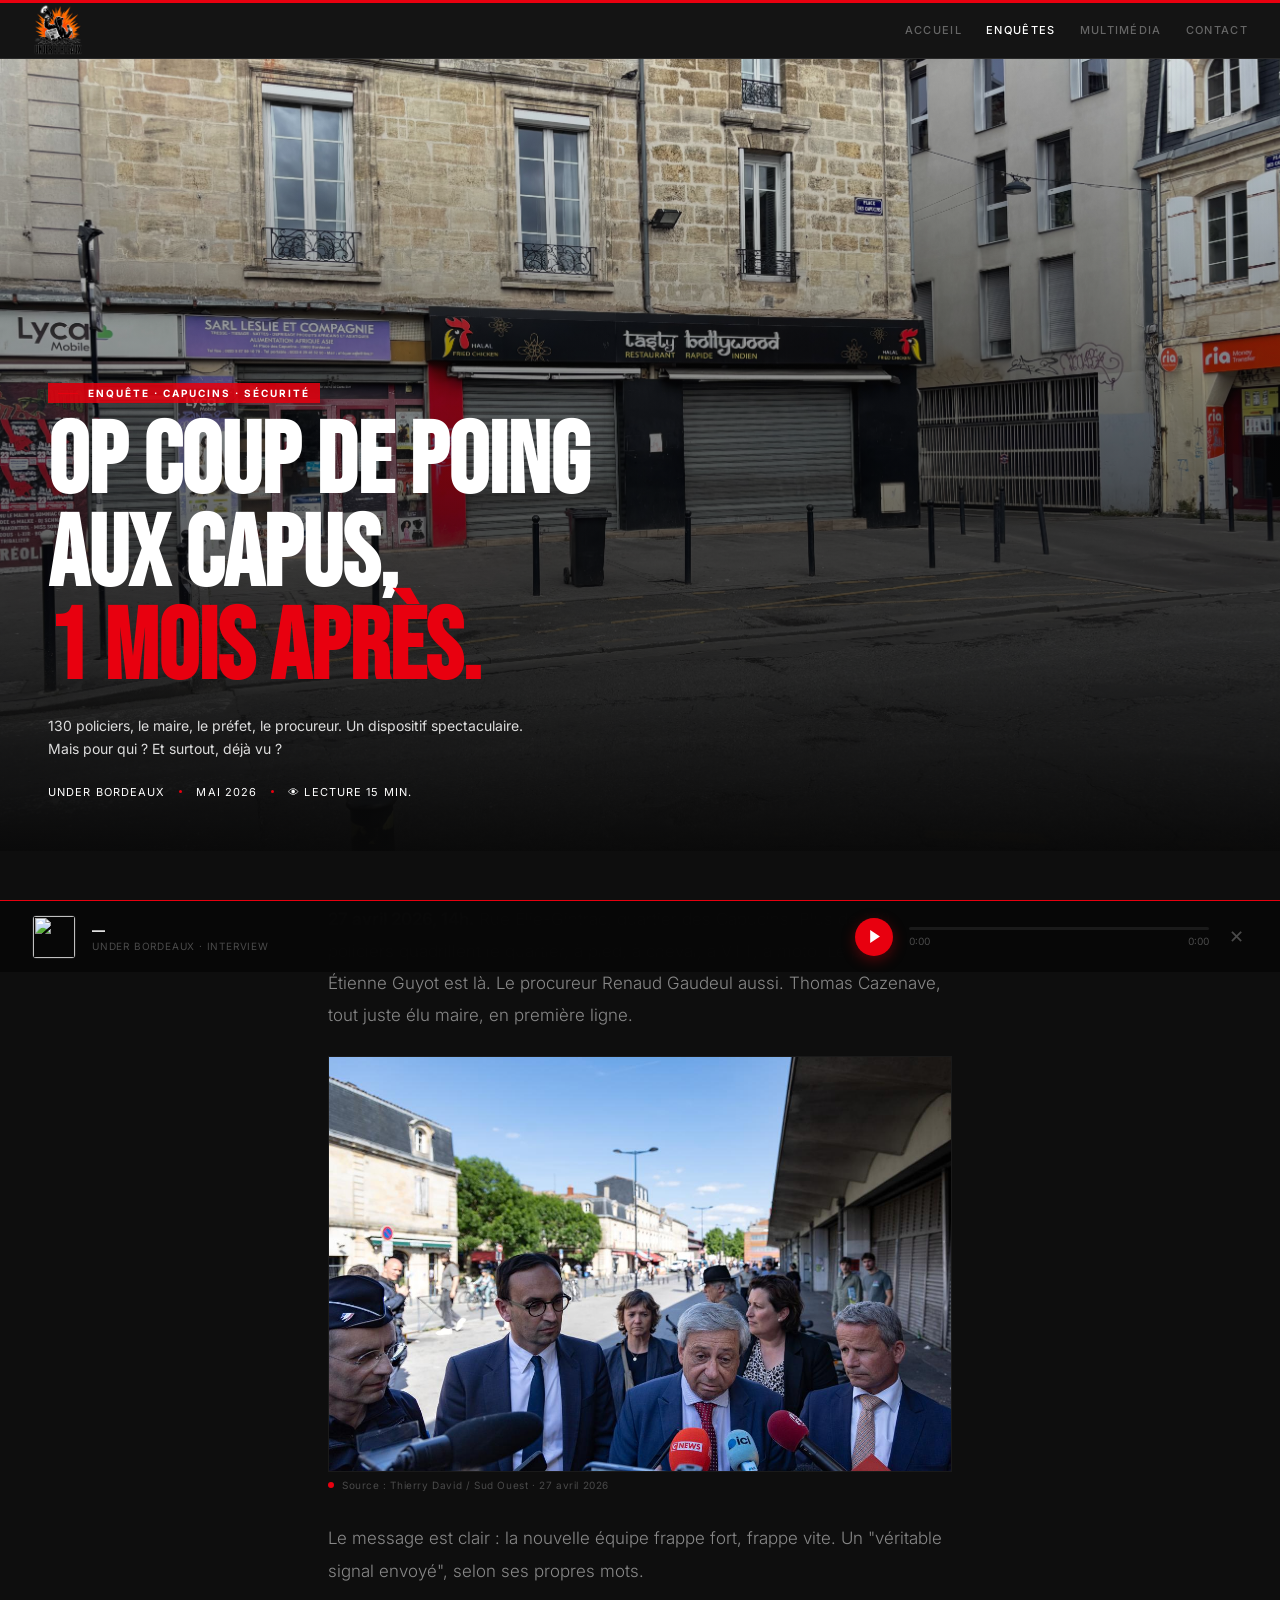
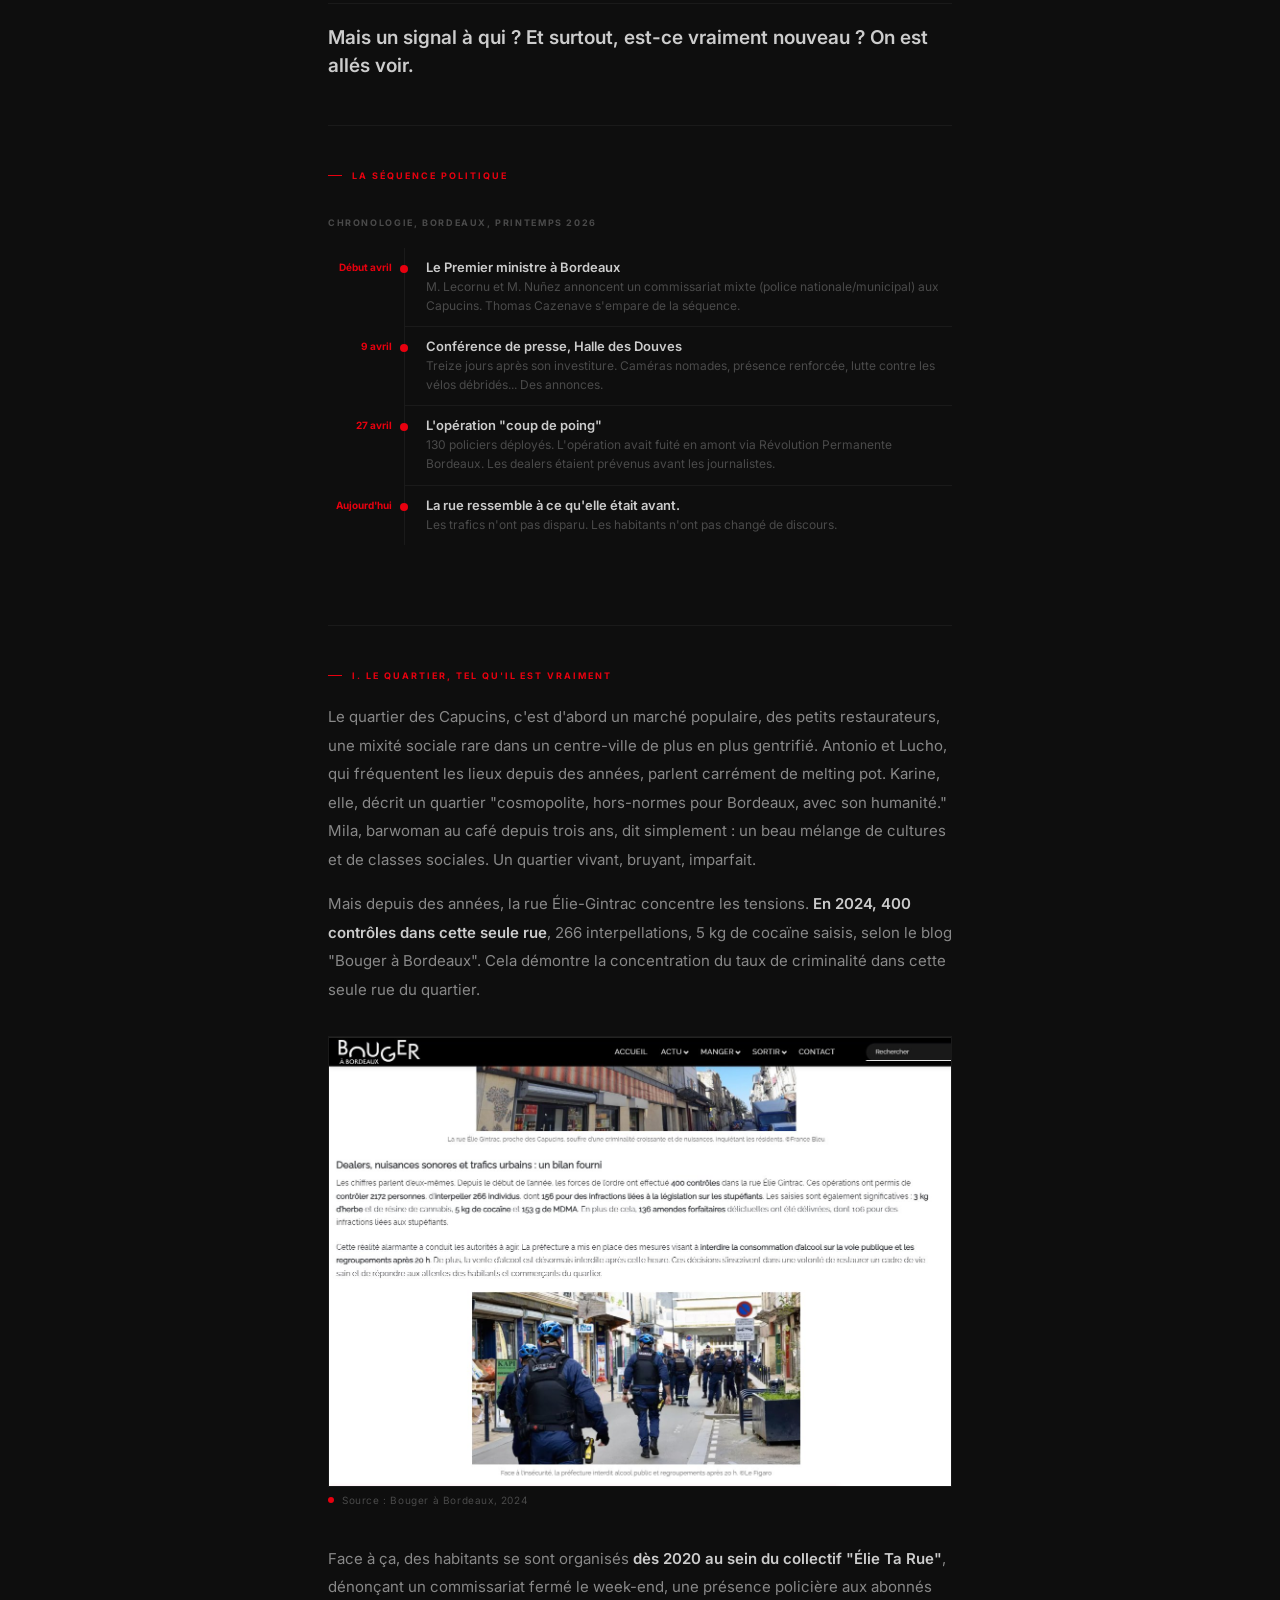
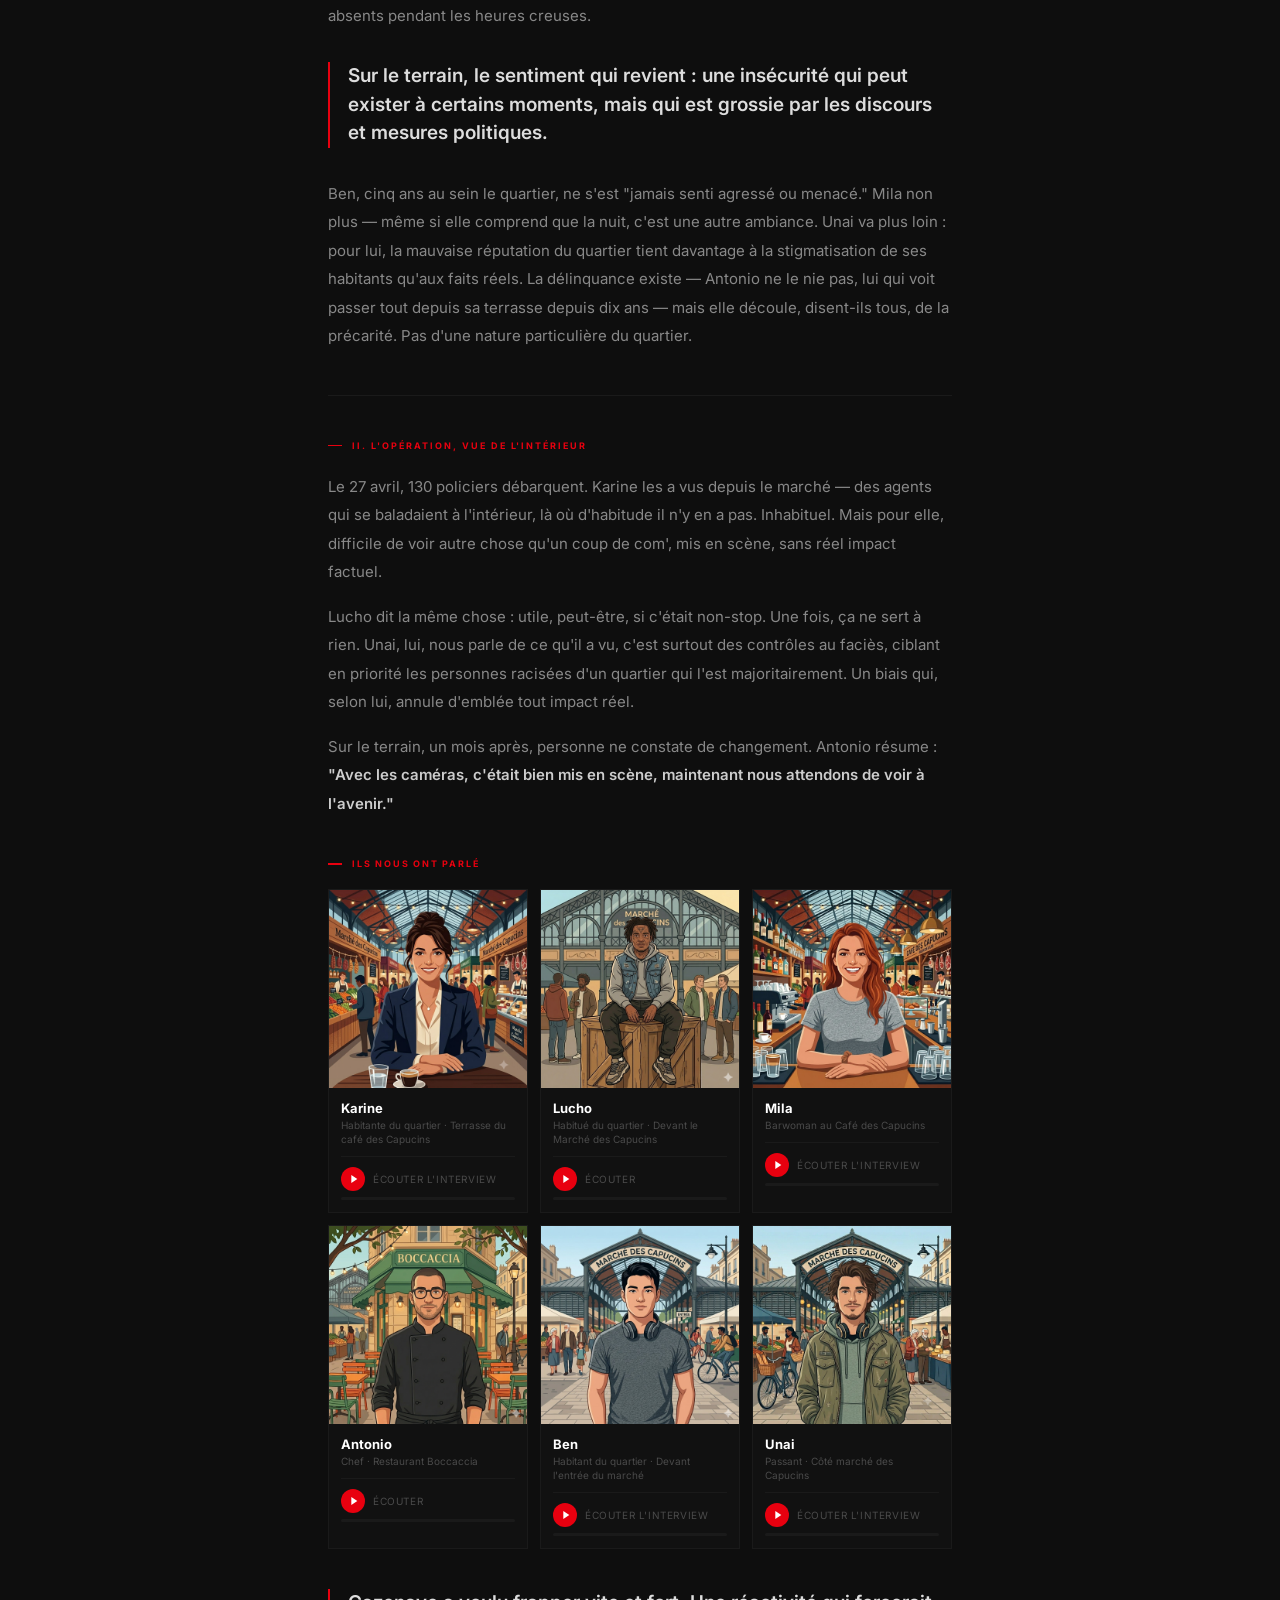
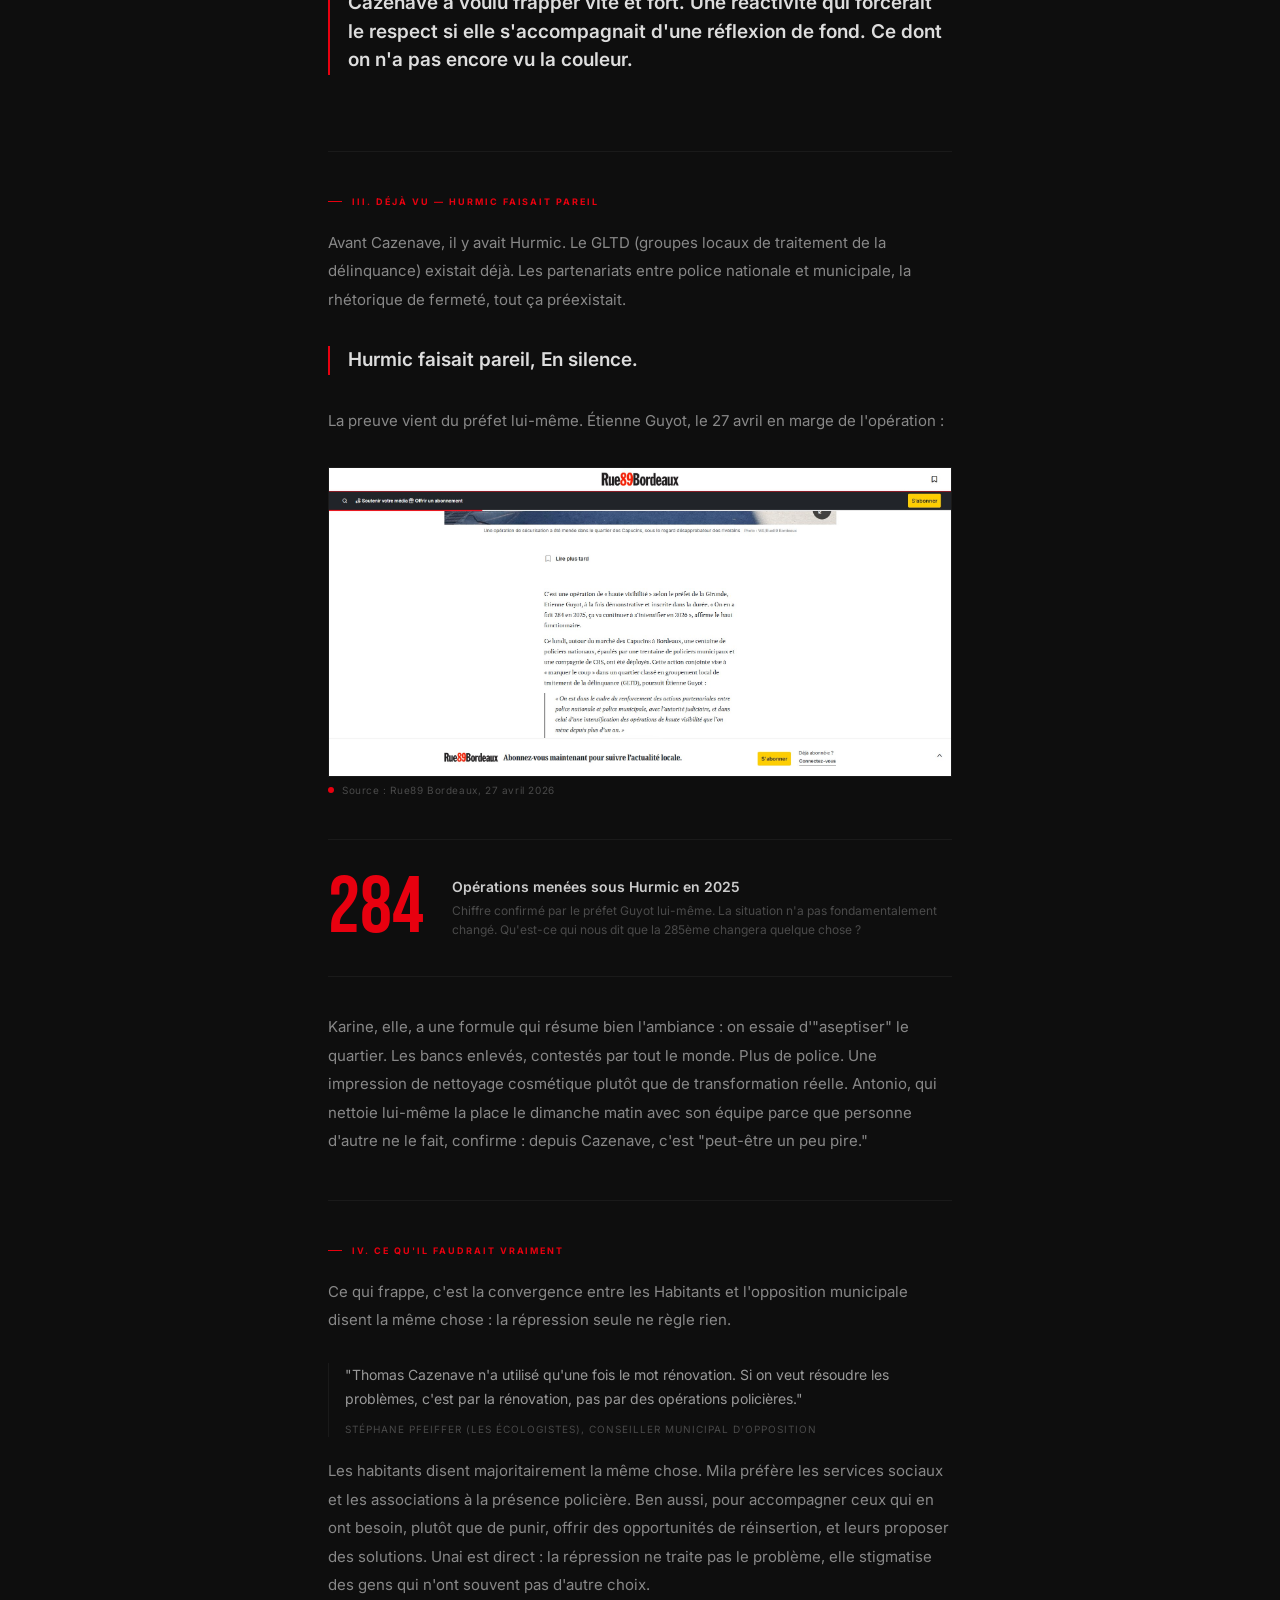
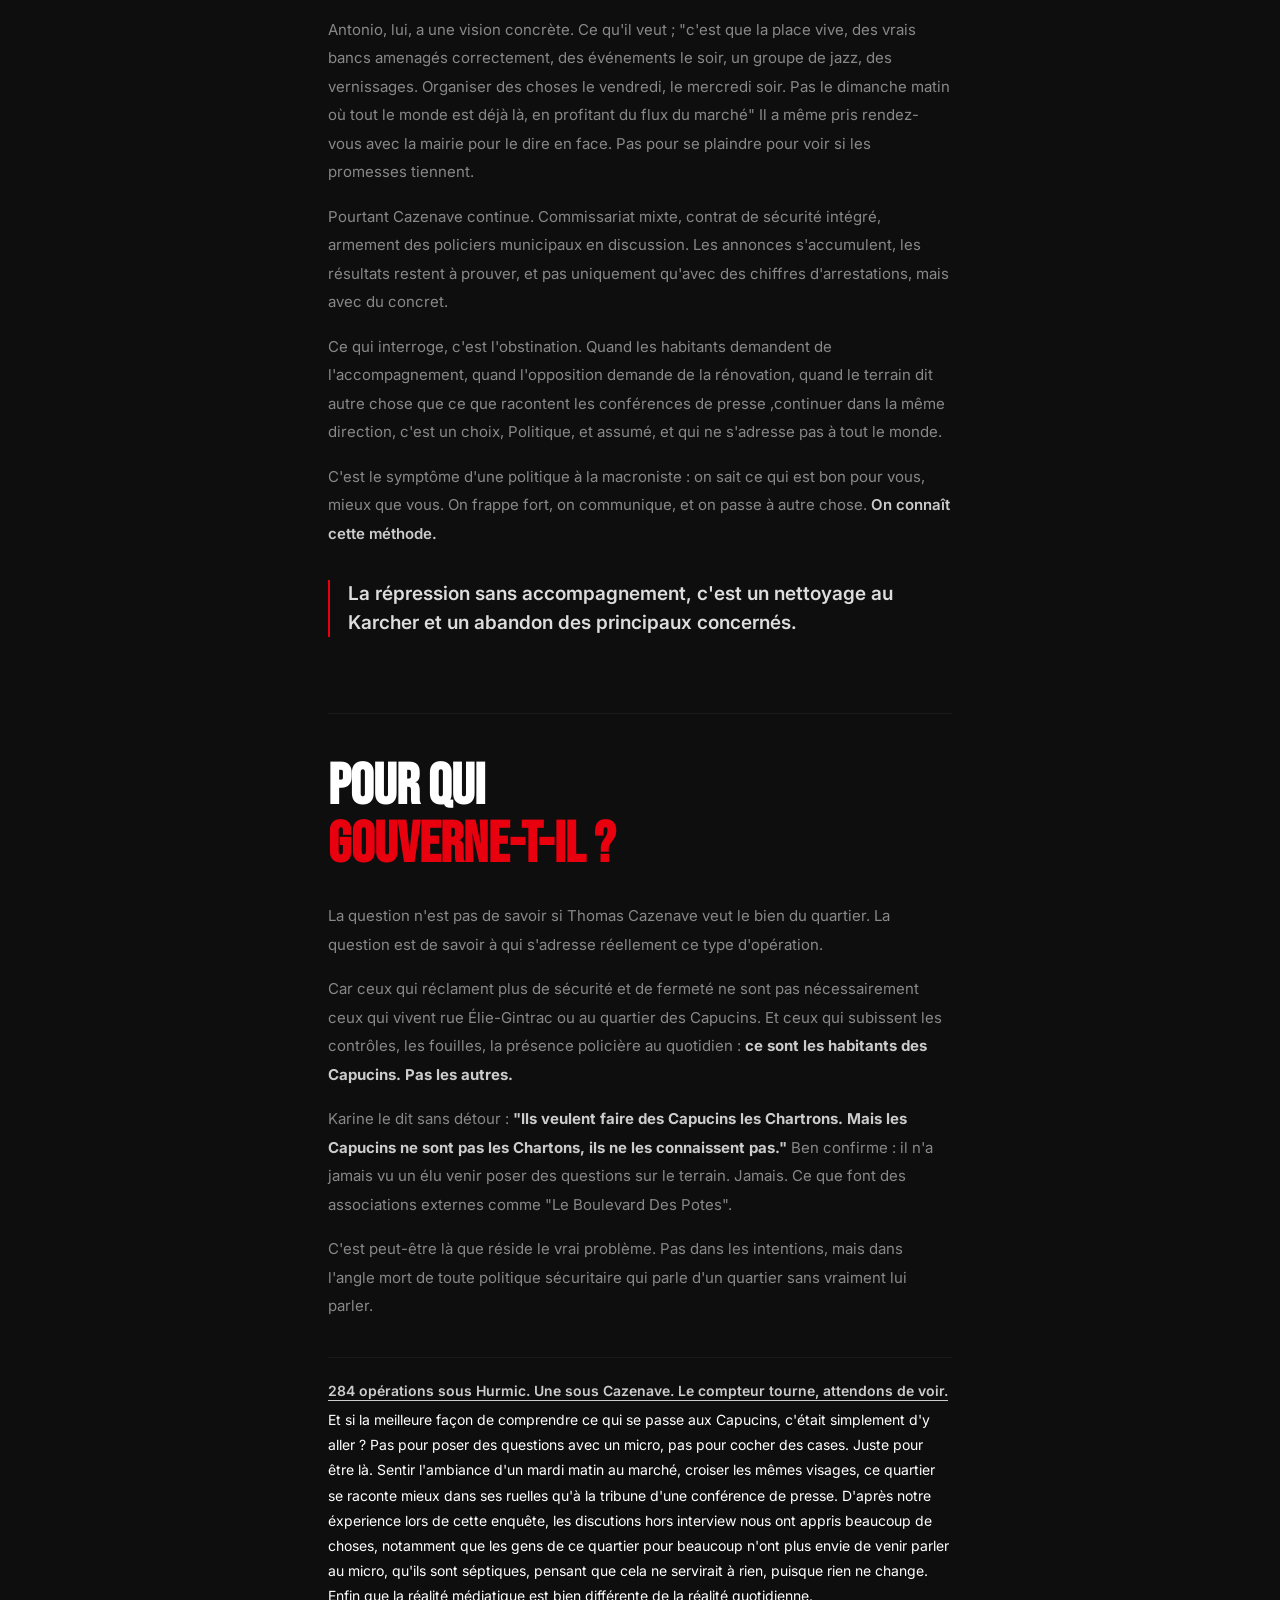
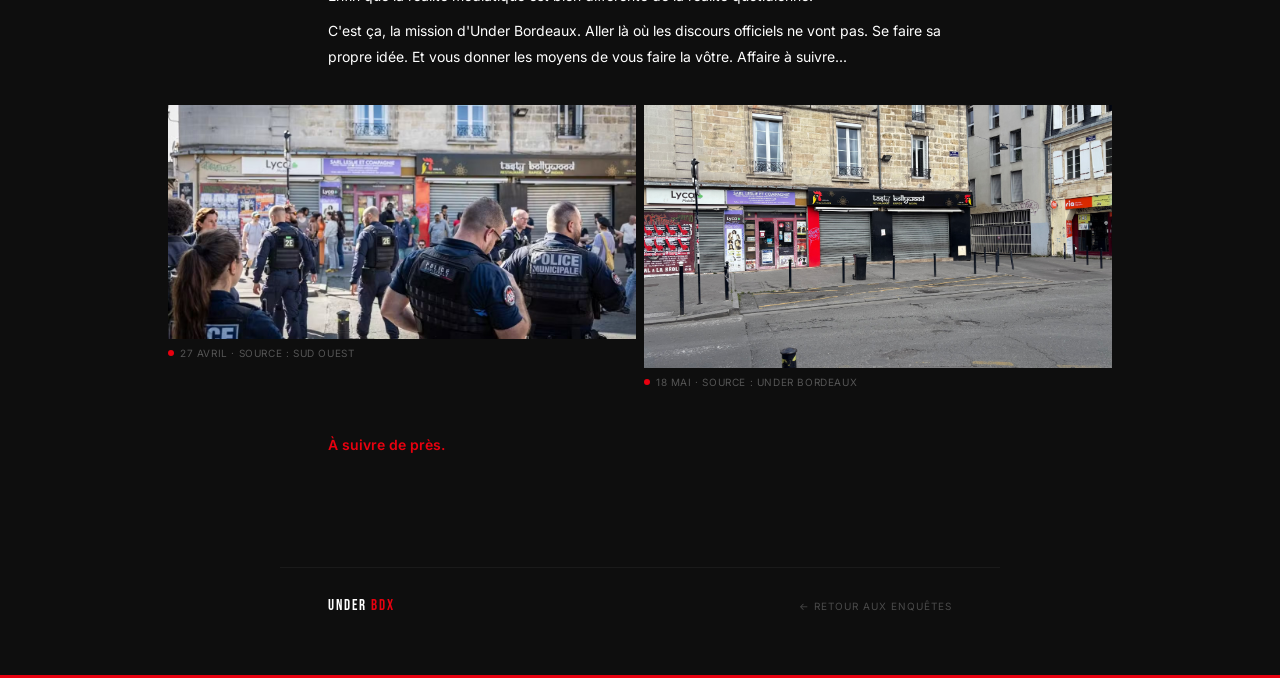
==== article1.html @ 9101a1bd "Update article1.html" ====
<!DOCTYPE html>
<html lang="fr">
<head>
<meta charset="utf-8"/>
<meta content="width=device-width, initial-scale=1.0" name="viewport"/>
<title>Op coup de poing aux Capus, 1 mois après, Under Bordeaux</title>
<link href="css/style.css" rel="stylesheet"/>
<link href="https://fonts.googleapis.com" rel="preconnect"/>
<link href="https://fonts.googleapis.com/css2?family=Bebas+Neue&family=Inter:wght@300;400;500;600;700&display=swap" rel="stylesheet"/>
<style>
    :root { --red: #E8000F; --bg: #0e0e0e; --border: #1a1a1a; --muted: #4a4a4a; --surface: #121212; }
    *, *::before, *::after { box-sizing: border-box; margin: 0; padding: 0; }
    body { background: var(--bg); color: #fff; font-family: 'Inter', sans-serif; }

    .hero { position: relative; height: 88vh; min-height: 520px; display: flex; align-items: flex-end; overflow: hidden; }
    .hero-bg { position: absolute; inset: 0; background: linear-gradient(to bottom, rgba(8,8,8,0.1) 0%, rgba(8,8,8,0.98) 100%), url('images/capucins-hero.jpg') center/cover no-repeat; }
    .hero-content { position: relative; z-index: 2; padding: 0 48px 52px; max-width: 860px; }
    .hero-tag { font-size: 10px; font-weight: 700; letter-spacing: 0.2em; text-transform: uppercase; color: #fff; margin-bottom: 14px; background: rgba(232,0,15,0.85); padding: 4px 10px; display: inline-flex; align-items: center; gap: 10px; }
    .hero-tag::before { content: ''; width: 20px; height: 1.5px; background: var(--red); display: block; }
    .hero-title { font-family: 'Bebas Neue', Impact, sans-serif; font-size: clamp(52px, 9vw, 100px); line-height: 0.93; color: #fff; margin-bottom: 18px; }
    .hero-title span { color: var(--red); }
    .hero-sub { font-size: 14px; color: #ddd; line-height: 1.65; max-width: 500px; margin-bottom: 24px; }
    .hero-meta { display: flex; align-items: center; gap: 14px; font-size: 11px; color: #fff; letter-spacing: 0.1em; text-transform: uppercase; }
    .dot { width: 3px; height: 3px; border-radius: 50%; background: var(--red); }

    .art { max-width: 720px; margin: 0 auto; padding: 0 48px 100px; }

    .art-intro { padding: 52px 0 44px; border-bottom: 0.5px solid var(--border); }
    .art-intro p { font-size: 17px; line-height: 1.9; color: #888; font-weight: 300; margin-bottom: 16px; }
    .art-intro p:last-child { margin: 0; }
    .art-intro strong { color: #ddd; font-weight: 600; }
    .art-intro .accroche { font-size: 19px; font-weight: 600; color: #ccc; line-height: 1.5; padding-top: 20px; margin-top: 4px; border-top: 0.5px solid var(--border); }

    .s { padding: 44px 0; border-bottom: 0.5px solid var(--border); }
    .s:last-child { border-bottom: none; }
    .s-label { font-size: 9px; font-weight: 700; letter-spacing: 0.22em; text-transform: uppercase; color: var(--red); margin-bottom: 22px; display: flex; align-items: center; gap: 10px; }
    .s-label::before { content: ''; width: 14px; height: 1.5px; background: var(--red); display: block; }
    .s p { font-size: 15px; line-height: 1.9; color: #888; margin-bottom: 16px; }
    .s p:last-child { margin: 0; }
    .s strong { color: #ccc; font-weight: 600; }

    .key { margin: 32px 0; padding-left: 18px; border-left: 2px solid var(--red); }
    .key p { font-size: 19px; font-weight: 600; color: #ddd; line-height: 1.5; margin: 0; }

    .timeline { margin: 36px 0; }
    .tl-head { font-size: 9px; font-weight: 700; letter-spacing: 0.18em; text-transform: uppercase; color: var(--muted); margin-bottom: 20px; }
    .tl-item { display: grid; grid-template-columns: 76px 1fr; position: relative; }
    .tl-item::after { content: ''; position: absolute; left: 75.5px; top: 0; bottom: 0; width: 0.5px; background: var(--border); }
    .tl-date { font-size: 10px; font-weight: 700; color: var(--red); padding: 13px 12px 13px 0; text-align: right; line-height: 1.3; }
    .tl-body { padding: 11px 0 11px 22px; border-bottom: 0.5px solid var(--border); position: relative; }
    .tl-body::before { content: ''; position: absolute; left: -4px; top: 17px; width: 8px; height: 8px; border-radius: 50%; background: var(--red); z-index: 1; }
    .tl-item:last-child .tl-body { border-bottom: none; }
    .tl-body strong { font-size: 13px; color: #ccc; display: block; margin-bottom: 3px; font-weight: 600; }
    .tl-body p { font-size: 12px; color: var(--muted); line-height: 1.55; margin: 0; }

    .src { margin: 32px 0; }
    .src img { width: 100%; display: block; border: 0.5px solid var(--border); }
    .src-cap { padding: 7px 0; font-size: 10px; color: var(--muted); letter-spacing: 0.06em; display: flex; align-items: center; gap: 8px; }
    .src-cap::before { content: ''; width: 6px; height: 6px; border-radius: 50%; background: var(--red); flex-shrink: 0; }

    .stat { margin: 36px 0; display: flex; align-items: center; gap: 28px; padding: 28px 0; border-top: 0.5px solid var(--border); border-bottom: 0.5px solid var(--border); }
    .stat-n { font-family: 'Bebas Neue', Impact, sans-serif; font-size: 80px; color: var(--red); line-height: 1; flex-shrink: 0; }
    .stat-t strong { font-size: 14px; color: #ccc; display: block; margin-bottom: 6px; font-weight: 600; }
    .stat-t p { font-size: 12px; color: var(--muted); line-height: 1.6; margin: 0; }

    .cite { margin: 28px 0 20px; padding-left: 16px; border-left: 0.5px solid var(--border); }
    .cite blockquote { font-size: 14px; color: #999; line-height: 1.7; margin-bottom: 7px; font-style: normal; }
    .cite cite { font-size: 10px; color: var(--muted); letter-spacing: 0.1em; text-transform: uppercase; font-style: normal; }

    .conclu { padding: 44px 0 0; }
    .conclu-title { font-family: 'Bebas Neue', Impact, sans-serif; font-size: clamp(38px, 6vw, 58px); line-height: 1; color: #fff; margin-bottom: 28px; }
    .conclu-title span { color: var(--red); }
    .conclu p { font-size: 15px; line-height: 1.9; color: #888; margin-bottom: 16px; }
    .conclu strong { color: #ccc; }
    .conclu-close { margin-top: 36px; padding-top: 24px; border-top: 0.5px solid var(--border); }
    .conclu-close strong { font-size: 14px; color: #ccc; display: block; margin-bottom: 8px; font-weight: 600; }
    .conclu-close p { font-size: 14px; color: #fff; line-height: 1.8; margin-bottom: 10px; }

    .profils { margin: 40px 0; }
    .profils-label { font-size: 9px; font-weight: 700; letter-spacing: 0.2em; text-transform: uppercase; color: var(--red); margin-bottom: 20px; display: flex; align-items: center; gap: 10px; }
    .profils-label::before { content: ''; width: 14px; height: 1.5px; background: var(--red); display: block; }
    .profils-grid { display: grid; grid-template-columns: repeat(3, 1fr); gap: 12px; }
    .profil-card { background: #111; border: 0.5px solid var(--border); cursor: pointer; transition: all 0.2s; overflow: hidden; }
    .profil-card:hover { border-color: var(--red); transform: translateY(-2px); }
    .profil-card.active { border-color: var(--red); }
    .profil-avatar { width: 100%; aspect-ratio: 1; overflow: hidden; position: relative; }
    .profil-avatar img { width: 100%; height: 100%; object-fit: cover; display: block; transition: transform 0.3s; }
    .profil-card:hover .profil-avatar img { transform: scale(1.04); }
    .profil-info { padding: 12px; }
    .profil-name { font-size: 13px; font-weight: 700; color: #fff; margin-bottom: 2px; }
    .profil-desc { font-size: 10px; color: var(--muted); line-height: 1.4; }
    .profil-play { display: flex; align-items: center; gap: 8px; margin-top: 10px; padding-top: 10px; border-top: 0.5px solid var(--border); }
    .profil-play-btn { width: 24px; height: 24px; border-radius: 50%; background: var(--red); border: none; display: flex; align-items: center; justify-content: center; cursor: pointer; flex-shrink: 0; transition: all 0.15s; }
    .profil-play-btn:hover { background: #c5000c; transform: scale(1.1); }
    .profil-play-btn svg { width: 8px; height: 8px; fill: #fff; margin-left: 1px; }
    .profil-play-label { font-size: 10px; color: var(--muted); letter-spacing: 0.06em; text-transform: uppercase; }
    .profil-card.active .profil-play-label { color: var(--red); }
    .profil-audio-bar { height: 3px; background: var(--border); margin-top: 6px; border-radius: 2px; overflow: hidden; display: block; cursor: pointer; }
    .profil-audio-bar:hover { height: 4px; }
    .profil-audio-fill { height: 100%; background: var(--red); width: 0%; transition: width 0.1s; border-radius: 2px; }
    @media (max-width: 640px) { .profils-grid { grid-template-columns: repeat(2, 1fr); } }

    .art-player { position: fixed; bottom: 0; left: 0; right: 0; height: 72px; background: rgba(8,8,8,0.98); backdrop-filter: blur(30px); border-top: 1px solid var(--red); display: flex; align-items: center; gap: 16px; padding: 0 32px; z-index: 100; transform: translateY(100%); transition: transform 0.3s cubic-bezier(0.4,0,0.2,1); }
    .art-player.visible { transform: translateY(0); }
    .art-player-avatar { width: 44px; height: 44px; border-radius: 4px; overflow: hidden; flex-shrink: 0; border: 0.5px solid var(--border); }
    .art-player-avatar img { width: 100%; height: 100%; object-fit: cover; display: block; }
    .art-player-info { flex: 1; min-width: 0; }
    .art-player-name { font-size: 13px; font-weight: 700; color: #fff; margin-bottom: 2px; white-space: nowrap; overflow: hidden; text-overflow: ellipsis; }
    .art-player-desc { font-size: 10px; color: var(--muted); text-transform: uppercase; letter-spacing: 0.08em; white-space: nowrap; overflow: hidden; text-overflow: ellipsis; }
    .art-player-btn { width: 38px; height: 38px; border-radius: 50%; background: var(--red); border: none; display: flex; align-items: center; justify-content: center; cursor: pointer; flex-shrink: 0; transition: all 0.18s; box-shadow: 0 4px 14px rgba(232,0,15,0.35); }
    .art-player-btn:hover { background: #c5000c; transform: scale(1.06); }
    .art-player-btn svg { width: 13px; height: 13px; fill: #fff; }
    .art-player-prog { flex: 1; max-width: 300px; }
    .art-player-bar { width: 100%; height: 3px; background: var(--border); cursor: pointer; border-radius: 2px; margin-bottom: 5px; }
    .art-player-bar:hover { height: 4px; }
    .art-player-fill { height: 100%; background: var(--red); border-radius: 2px; width: 0%; transition: width 0.1s; }
    .art-player-times { display: flex; justify-content: space-between; font-size: 10px; color: var(--muted); font-variant-numeric: tabular-nums; }
    .art-player-close { background: none; border: none; color: var(--muted); font-size: 18px; cursor: pointer; transition: color 0.15s; padding: 4px; flex-shrink: 0; }
    .art-player-close:hover { color: #fff; }

    .art-ft { max-width: 720px; margin: 0 auto; padding: 28px 48px 60px; border-top: 0.5px solid var(--border); display: flex; align-items: center; justify-content: space-between; }
    .art-ft-logo { font-family: 'Bebas Neue', Impact, sans-serif; font-size: 15px; letter-spacing: 2px; color: #fff; }
    .art-ft-logo span { color: var(--red); }
    .art-ft a { font-size: 10px; color: var(--muted); text-decoration: none; letter-spacing: 0.1em; text-transform: uppercase; transition: color 0.15s; }
    .art-ft a:hover { color: #fff; }

    @media (max-width: 640px) {
      .hero-content { padding: 0 20px 40px; }
      .art { padding: 0 20px 80px; }
      .stat { flex-direction: column; gap: 12px; align-items: flex-start; }
      .art-ft { padding: 24px 20px 40px; flex-direction: column; gap: 14px; align-items: flex-start; }
    }
</style>
</head>
<body>
<div class="ub-redline"></div>
<nav class="ub-nav">
<div class="ub-logo"><img alt="Under Bordeaux" src="images/logo.png" style="height:52px;width:auto;"/></div>
<div class="ub-nav-links">
<a href="index.html">Accueil</a>
<a href="enquetes.html" style="color:#fff;">Enquêtes</a>
<a href="podcasts.html">Multimédia</a>
<a href="index.html#contact">Contact</a>
</div>
<button aria-label="Menu" class="ub-hamburger"><span></span><span></span><span></span></button>
</nav>

<!-- HERO -->
<div class="hero">
<div class="hero-bg"></div>
<div class="hero-content">
<div class="hero-tag">Enquête · Capucins · Sécurité</div>
<h1 class="hero-title">Op coup de poing<br/>aux Capus,<br/><span>1 mois après.</span></h1>
<p class="hero-sub">130 policiers, le maire, le préfet, le procureur. Un dispositif spectaculaire. Mais pour qui ? Et surtout, déjà vu ?</p>
<div class="hero-meta">
<span>Under Bordeaux</span><div class="dot"></div>
<span>Mai 2026</span><div class="dot"></div>
<span>👁 Lecture 15 min.</span>
</div>
</div>
</div>

<div class="art">

<!-- INTRO -->
<div class="art-intro">
<p><strong>27 avril 2026, 14h.</strong> Rue Élie-Gintrac, quartier des Capucins. Plus de 130 policiers quadrillent le quartier, à pied, à cheval, à VTT, à moto. Le préfet Étienne Guyot est là. Le procureur Renaud Gaudeul aussi. Thomas Cazenave, tout juste élu maire, en première ligne.</p>
<div class="src" style="margin:24px 0;">
<img alt="Le préfet Guyot, le maire Cazenave et le procureur Gaudeul aux Capucins" src="images/3Antag.jpg" style="width:100%;display:block;border:0.5px solid var(--border);"/>
<div class="src-cap">Source : Thierry David / Sud Ouest · 27 avril 2026</div>
</div>
<p>Le message est clair : la nouvelle équipe frappe fort, frappe vite. Un "véritable signal envoyé", selon ses propres mots.</p>
<p class="accroche">Mais un signal à qui ? Et surtout, est-ce vraiment nouveau ? On est allés voir.</p>
</div>

<!-- SÉQUENCE POLITIQUE -->
<div class="s">
<div class="s-label">La séquence politique</div>
<div class="timeline">
<div class="tl-head">Chronologie, Bordeaux, printemps 2026</div>
<div class="tl-item">
<div class="tl-date">Début avril</div>
<div class="tl-body">
<strong>Le Premier ministre à Bordeaux</strong>
<p>M. Lecornu et M. Nuñez annoncent un commissariat mixte (police nationale/municipal) aux Capucins. Thomas Cazenave s'empare de la séquence.</p>
</div>
</div>
<div class="tl-item">
<div class="tl-date">9 avril</div>
<div class="tl-body">
<strong>Conférence de presse, Halle des Douves</strong>
<p>Treize jours après son investiture. Caméras nomades, présence renforcée, lutte contre les vélos débridés... Des annonces.</p>
</div>
</div>
<div class="tl-item">
<div class="tl-date">27 avril</div>
<div class="tl-body">
<strong>L'opération "coup de poing"</strong>
<p>130 policiers déployés. L'opération avait fuité en amont via Révolution Permanente Bordeaux. Les dealers étaient prévenus avant les journalistes.</p>
</div>
</div>
<div class="tl-item">
<div class="tl-date">Aujourd'hui</div>
<div class="tl-body">
<strong>La rue ressemble à ce qu'elle était avant.</strong>
<p>Les trafics n'ont pas disparu. Les habitants n'ont pas changé de discours.</p>
</div>
</div>
</div>
</div>

<!-- CHAPITRE I -->
<div class="s">
<div class="s-label">I. Le quartier, tel qu'il est vraiment</div>
<p>Le quartier des Capucins, c'est d'abord un marché populaire, des petits restaurateurs, une mixité sociale rare dans un centre-ville de plus en plus gentrifié. Antonio et Lucho, qui fréquentent les lieux depuis des années, parlent carrément de melting pot. Karine, elle, décrit un quartier "cosmopolite, hors-normes pour Bordeaux, avec son humanité." Mila, barwoman au café depuis trois ans, dit simplement : un beau mélange de cultures et de classes sociales. Un quartier vivant, bruyant, imparfait.</p>
<p>Mais depuis des années, la rue Élie-Gintrac concentre les tensions. <strong>En 2024, 400 contrôles dans cette seule rue</strong>, 266 interpellations, 5 kg de cocaïne saisis, selon le blog "Bouger à Bordeaux". Cela démontre la concentration du taux de criminalité dans cette seule rue du quartier.</p>
<div class="src">
<img alt="Chiffres Bouger à Bordeaux 2024" src="images/BougeraBDXchiffre.png"/>
<div class="src-cap">Source : Bouger à Bordeaux, 2024</div>
</div>
<p>Face à ça, des habitants se sont organisés <strong>dès 2020 au sein du collectif "Élie Ta Rue"</strong>, dénonçant un commissariat fermé le week-end, une présence policière aux abonnés absents pendant les heures creuses.</p>
<div class="key">
<p>Sur le terrain, le sentiment qui revient : une insécurité qui peut exister à certains moments, mais qui est grossie par les discours et mesures politiques.</p>
</div>
<p>Ben, cinq ans au sein le quartier, ne s'est "jamais senti agressé ou menacé." Mila non plus — même si elle comprend que la nuit, c'est une autre ambiance. Unai va plus loin : pour lui, la mauvaise réputation du quartier tient davantage à la stigmatisation de ses habitants qu'aux faits réels. La délinquance existe — Antonio ne le nie pas, lui qui voit passer tout depuis sa terrasse depuis dix ans — mais elle découle, disent-ils tous, de la précarité. Pas d'une nature particulière du quartier.</p>
</div>

<!-- CHAPITRE II -->
<div class="s">
<div class="s-label">II. L'opération, vue de l'intérieur</div>
<p>Le 27 avril, 130 policiers débarquent. Karine les a vus depuis le marché — des agents qui se baladaient à l'intérieur, là où d'habitude il n'y en a pas. Inhabituel. Mais pour elle, difficile de voir autre chose qu'un coup de com', mis en scène, sans réel impact factuel.</p>
<p>Lucho dit la même chose : utile, peut-être, si c'était non-stop. Une fois, ça ne sert à rien. Unai, lui, nous parle de ce qu'il a vu, c'est surtout des contrôles au faciès, ciblant en priorité les personnes racisées d'un quartier qui l'est majoritairement. Un biais qui, selon lui, annule d'emblée tout impact réel.</p>
<p>Sur le terrain, un mois après, personne ne constate de changement. Antonio résume : <strong>"Avec les caméras, c'était bien mis en scène, maintenant nous attendons de voir à l'avenir."</strong></p>

<div class="profils">
<div class="profils-label">Ils nous ont parlé</div>
<div class="profils-grid">
<div class="profil-card" id="profil-karine" onclick="toggleProfil('karine')">
<div class="profil-avatar"><img alt="Karine" src="images/interview-karine.jpg"/></div>
<div class="profil-info">
<div class="profil-name">Karine</div>
<div class="profil-desc">Habitante du quartier · Terrasse du café des Capucins</div>
<div class="profil-play">
<button class="profil-play-btn" id="btn-karine"><svg viewBox="0 0 10 12"><polygon points="1,0 10,6 1,12"></polygon></svg></button>
<div class="profil-play-label">Écouter l'interview</div>
</div>
<div class="profil-audio-bar" onclick="event.stopPropagation();seekProfil(event,'karine')"><div class="profil-audio-fill" id="fill-karine"></div></div>
</div>
</div>
<div class="profil-card" id="profil-lucho" onclick="toggleProfil('lucho')">
<div class="profil-avatar"><img alt="Lucho" src="images/interview-lucho.png"/></div>
<div class="profil-info">
<div class="profil-name">Lucho</div>
<div class="profil-desc">Habitué du quartier · Devant le Marché des Capucins</div>
<div class="profil-play">
<button class="profil-play-btn" id="btn-lucho" onclick="event.stopPropagation();toggleProfil('lucho')"><svg viewBox="0 0 10 12"><polygon points="1,0 10,6 1,12"></polygon></svg></button>
<span class="profil-play-label">Écouter</span>
</div>
<div class="profil-audio-bar" onclick="event.stopPropagation();seekProfil(event,'lucho')"><div class="profil-audio-fill" id="fill-lucho"></div></div>
</div>
</div>
<div class="profil-card" id="profil-mila" onclick="toggleProfil('mila')">
<div class="profil-avatar"><img alt="Mila" src="images/interview-mila.jpg"/></div>
<div class="profil-info">
<div class="profil-name">Mila</div>
<div class="profil-desc">Barwoman au Café des Capucins</div>
<div class="profil-play">
<button class="profil-play-btn" id="btn-mila"><svg viewBox="0 0 10 12"><polygon points="1,0 10,6 1,12"></polygon></svg></button>
<div class="profil-play-label">Écouter l'interview</div>
</div>
<div class="profil-audio-bar" onclick="event.stopPropagation();seekProfil(event,'mila')"><div class="profil-audio-fill" id="fill-mila"></div></div>
</div>
</div>
<div class="profil-card" id="profil-antonio" onclick="toggleProfil('antonio')">
<div class="profil-avatar"><img alt="Antonio" src="images/interview-antonio.png"/></div>
<div class="profil-info">
<div class="profil-name">Antonio</div>
<div class="profil-desc">Chef · Restaurant Boccaccia</div>
<div class="profil-play">
<button class="profil-play-btn" id="btn-antonio" onclick="event.stopPropagation();toggleProfil('antonio')"><svg viewBox="0 0 10 12"><polygon points="1,0 10,6 1,12"></polygon></svg></button>
<span class="profil-play-label">Écouter</span>
</div>
<div class="profil-audio-bar" onclick="event.stopPropagation();seekProfil(event,'antonio')"><div class="profil-audio-fill" id="fill-antonio"></div></div>
</div>
</div>
<div class="profil-card" id="profil-ben" onclick="toggleProfil('ben')">
<div class="profil-avatar"><img alt="Ben" src="images/interview-ben.jpg"/></div>
<div class="profil-info">
<div class="profil-name">Ben</div>
<div class="profil-desc">Habitant du quartier · Devant l'entrée du marché</div>
<div class="profil-play">
<button class="profil-play-btn" id="btn-ben"><svg viewBox="0 0 10 12"><polygon points="1,0 10,6 1,12"></polygon></svg></button>
<div class="profil-play-label">Écouter l'interview</div>
</div>
<div class="profil-audio-bar" onclick="event.stopPropagation();seekProfil(event,'ben')"><div class="profil-audio-fill" id="fill-ben"></div></div>
</div>
</div>
<div class="profil-card" id="profil-unai" onclick="toggleProfil('unai')">
<div class="profil-avatar"><img alt="Unai" src="images/interview-unai.jpg"/></div>
<div class="profil-info">
<div class="profil-name">Unai</div>
<div class="profil-desc">Passant · Côté marché des Capucins</div>
<div class="profil-play">
<button class="profil-play-btn" id="btn-unai"><svg viewBox="0 0 10 12"><polygon points="1,0 10,6 1,12"></polygon></svg></button>
<div class="profil-play-label">Écouter l'interview</div>
</div>
<div class="profil-audio-bar" onclick="event.stopPropagation();seekProfil(event,'unai')"><div class="profil-audio-fill" id="fill-unai"></div></div>
</div>
</div>
</div>
</div>

<div class="key">
<p>Cazenave a voulu frapper vite et fort. Une réactivité qui forcerait le respect si elle s'accompagnait d'une réflexion de fond. Ce dont on n'a pas encore vu la couleur.</p>
</div>
</div>

<!-- CHAPITRE III -->
<div class="s">
<div class="s-label">III. Déjà vu — Hurmic faisait pareil</div>
<p>Avant Cazenave, il y avait Hurmic. Le GLTD (groupes locaux de traitement de la délinquance) existait déjà. Les partenariats entre police nationale et municipale, la rhétorique de fermeté, tout ça préexistait.</p>
<div class="key">
<p>Hurmic faisait pareil, En silence.</p>
</div>
<p>La preuve vient du préfet lui-même. Étienne Guyot, le 27 avril en marge de l'opération :</p>
<div class="src">
<img alt="Citation Guyot, 284 opérations en 2025" src="images/284OPGUYOT.png"/>
<div class="src-cap">Source : Rue89 Bordeaux, 27 avril 2026</div>
</div>
<div class="stat">
<div class="stat-n">284</div>
<div class="stat-t">
<strong>Opérations menées sous Hurmic en 2025</strong>
<p>Chiffre confirmé par le préfet Guyot lui-même. La situation n'a pas fondamentalement changé. Qu'est-ce qui nous dit que la 285ème changera quelque chose ?</p>
</div>
</div>
<p>Karine, elle, a une formule qui résume bien l'ambiance : on essaie d'"aseptiser" le quartier. Les bancs enlevés, contestés par tout le monde. Plus de police. Une impression de nettoyage cosmétique plutôt que de transformation réelle. Antonio, qui nettoie lui-même la place le dimanche matin avec son équipe parce que personne d'autre ne le fait, confirme : depuis Cazenave, c'est "peut-être un peu pire."</p>
</div>

<!-- CHAPITRE IV -->
<div class="s">
<div class="s-label">IV. Ce qu'il faudrait vraiment</div>
<p>Ce qui frappe, c'est la convergence entre les Habitants et l'opposition municipale disent la même chose : la répression seule ne règle rien.</p>
<div class="cite">
<blockquote>"Thomas Cazenave n'a utilisé qu'une fois le mot rénovation. Si on veut résoudre les problèmes, c'est par la rénovation, pas par des opérations policières."</blockquote>
<cite>Stéphane Pfeiffer (Les écologistes), conseiller municipal d'opposition</cite>
</div>
<p>Les habitants disent majoritairement la même chose. Mila préfère les services sociaux et les associations à la présence policière. Ben aussi, pour accompagner ceux qui en ont besoin, plutôt que de punir, offrir des opportunités de réinsertion, et leurs proposer des solutions. Unai est direct : la répression ne traite pas le problème, elle stigmatise des gens qui n'ont souvent pas d'autre choix.</p>
<p>Antonio, lui, a une vision concrète. Ce qu'il veut ; "c'est que la place vive, des vrais bancs amenagés correctement, des événements le soir, un groupe de jazz, des vernissages. Organiser des choses le vendredi, le mercredi soir. Pas le dimanche matin où tout le monde est déjà là, en profitant du flux du marché" Il a même pris rendez-vous avec la mairie pour le dire en face. Pas pour se plaindre pour voir si les promesses tiennent.</p>
<p>Pourtant Cazenave continue. Commissariat mixte, contrat de sécurité intégré, armement des policiers municipaux en discussion. Les annonces s'accumulent, les résultats restent à prouver, et pas uniquement qu'avec des chiffres d'arrestations, mais avec du concret.</p>
<p>Ce qui interroge, c'est l'obstination. Quand les habitants demandent de l'accompagnement, quand l'opposition demande de la rénovation, quand le terrain dit autre chose que ce que racontent les conférences de presse ,continuer dans la même direction, c'est un choix, Politique, et assumé, et qui ne s'adresse pas à tout le monde.</p>
<p>C'est le symptôme d'une politique à la macroniste : on sait ce qui est bon pour vous, mieux que vous. On frappe fort, on communique, et on passe à autre chose. <strong>On connaît cette méthode.</strong></p>
<div class="key">
<p>La répression sans accompagnement, c'est un nettoyage au Karcher et un abandon des principaux concernés.  </p>
</div>
</div>

<!-- CONCLUSION -->
<div class="conclu">
<h2 class="conclu-title">Pour qui<br/><span>gouverne-t-il ?</span></h2>
<p>La question n'est pas de savoir si Thomas Cazenave veut le bien du quartier. La question est de savoir à qui s'adresse réellement ce type d'opération.</p>
<p>Car ceux qui réclament plus de sécurité et de fermeté ne sont pas nécessairement ceux qui vivent rue Élie-Gintrac ou au quartier des Capucins. Et ceux qui subissent les contrôles, les fouilles, la présence policière au quotidien : <strong>ce sont les habitants des Capucins. Pas les autres.</strong></p>
<p>Karine le dit sans détour : <strong>"Ils veulent faire des Capucins les Chartrons. Mais les Capucins ne sont pas les Chartons, ils ne les connaissent pas."</strong> Ben confirme : il n'a jamais vu un élu venir poser des questions sur le terrain. Jamais. Ce que font des associations externes comme "Le Boulevard Des Potes".</p>
<p>C'est peut-être là que réside le vrai problème. Pas dans les intentions, mais dans l'angle mort de toute politique sécuritaire qui parle d'un quartier sans vraiment lui parler.</p>
<div class="conclu-close">
<strong style="text-decoration:underline;text-underline-offset:4px;">284 opérations sous Hurmic. Une sous Cazenave. Le compteur tourne, attendons de voir.</strong>
<p>Et si la meilleure façon de comprendre ce qui se passe aux Capucins, c'était simplement d'y aller ? Pas pour poser des questions avec un micro, pas pour cocher des cases. Juste pour être là. Sentir l'ambiance d'un mardi matin au marché, croiser les mêmes visages, ce quartier se raconte mieux dans ses ruelles qu'à la tribune d'une conférence de presse. D'après notre éxperience lors de cette enquête, les discutions hors interview nous ont appris beaucoup de choses, notamment que les gens de ce quartier pour beaucoup n'ont plus envie de venir parler au micro, qu'ils sont séptiques, pensant que cela ne servirait à rien, puisque rien ne change. Enfin que la réalité médiatique est bien différente de la réalité quotidienne. </p>
<p>C'est ça, la mission d'Under Bordeaux. Aller là où les discours officiels ne vont pas. Se faire sa propre idée. Et vous donner les moyens de vous faire la vôtre. Affaire à suivre...</p>
<div style="margin:36px -160px;">
<div style="display:grid;grid-template-columns:1fr 1fr;gap:8px;">
<div>
<img alt="27 avril 2026" src="images/capucins-27avril.jpg" style="width:100%;display:block;"/>
<div style="padding:8px 0;font-size:10px;color:#555;letter-spacing:0.06em;text-transform:uppercase;display:flex;align-items:center;gap:6px;"><span style="display:block;width:6px;height:6px;border-radius:50%;background:#E8000F;flex-shrink:0;"></span>27 avril · Source : Sud Ouest</div>
</div>
<div>
<img alt="18 mai 2026" src="images/capucins-hero.jpg" style="width:100%;display:block;"/>
<div style="padding:8px 0;font-size:10px;color:#555;letter-spacing:0.06em;text-transform:uppercase;display:flex;align-items:center;gap:6px;"><span style="display:block;width:6px;height:6px;border-radius:50%;background:#E8000F;flex-shrink:0;"></span>18 mai · Source : Under Bordeaux</div>
</div>
</div>
</div>
<p style="margin-top:16px;color:#E8000F;font-weight:600;">À suivre de près.</p>
</div>
</div>
</div>

<!-- FOOTER -->
<div class="art-ft">
<div class="art-ft-logo">UNDER <span>BDX</span></div>
<a href="enquetes.html">← Retour aux enquêtes</a>
</div>
<div class="ub-redline"></div>

<!-- AUDIO HIDDEN -->
<audio id="aud-antonio"><source src="https://res.cloudinary.com/dvezrm3ds/video/upload/v1779972014/Interview-antonio_ljffy5.mp3" type="audio/mpeg"/></audio>
<audio id="aud-lucho"><source src="https://res.cloudinary.com/dvezrm3ds/video/upload/v1779972014/Interview-lucho_z4sm9v.mp3" type="audio/mpeg"/></audio>
<audio id="aud-karine"><source src="https://res.cloudinary.com/dvezrm3ds/video/upload/Interview_Karine.mp3.lnk_mmddtc" type="audio/mpeg"/></audio>
<audio id="aud-mila"><source src="https://res.cloudinary.com/dvezrm3ds/video/upload/Interview_Mila_xbaxbt" type="audio/mpeg"/></audio>
<audio id="aud-ben"><source src="https://res.cloudinary.com/dvezrm3ds/video/upload/Interview_Ben_vtupho" type="audio/mpeg"/></audio>
<audio id="aud-unai"><source src="https://res.cloudinary.com/dvezrm3ds/video/upload/Interview-unai_qqdc1w" type="audio/mpeg"/></audio>

<script src="js/main.js"></script>
<script>
    const profils = ['antonio', 'lucho', 'karine', 'mila', 'ben', 'unai'];
    let curProfil = null;

    function toggleProfil(id) {
      const aud = document.getElementById('aud-' + id);
      const card = document.getElementById('profil-' + id);
      const btn = document.getElementById('btn-' + id);
      const fill = document.getElementById('fill-' + id);

      if (curProfil && curProfil !== id) {
        const prevAud = document.getElementById('aud-' + curProfil);
        prevAud.pause(); prevAud.currentTime = 0;
        document.getElementById('profil-' + curProfil).classList.remove('active');
        document.getElementById('btn-' + curProfil).innerHTML = '<svg viewBox="0 0 10 12"><polygon points="1,0 10,6 1,12"/></svg>';
        document.getElementById('fill-' + curProfil).style.width = '0%';
      }

      if (curProfil === id && !aud.paused) {
        aud.pause();
        btn.innerHTML = '<svg viewBox="0 0 10 12"><polygon points="1,0 10,6 1,12"/></svg>';
        curProfil = null;
        card.classList.remove('active');
        updatePlayerIcon(false);
      } else {
        aud.play();
        btn.innerHTML = '<svg viewBox="0 0 8 10"><rect x="0" y="0" width="3" height="10"/><rect x="5" y="0" width="3" height="10"/></svg>';
        curProfil = id;
        card.classList.add('active');
        updatePlayer(id, true);

        aud.addEventListener('timeupdate', function() {
          if (!aud.duration) return;
          fill.style.width = (aud.currentTime / aud.duration * 100) + '%';
          document.getElementById('art-player-fill').style.width = (aud.currentTime / aud.duration * 100) + '%';
          document.getElementById('art-player-cur').textContent = fmtTime(aud.currentTime);
          document.getElementById('art-player-dur').textContent = fmtTime(aud.duration);
        });
        aud.addEventListener('ended', function() {
          btn.innerHTML = '<svg viewBox="0 0 10 12"><polygon points="1,0 10,6 1,12"/></svg>';
          fill.style.width = '0%';
          card.classList.remove('active');
          curProfil = null;
          updatePlayerIcon(false);
          document.getElementById('art-player-fill').style.width = '0%';
          document.getElementById('art-player-cur').textContent = '0:00';
        });
      }
    }

    const profilData = {
      antonio: { name: 'Antonio', desc: 'Chef · Restaurant Boccaccia' },
      lucho:   { name: 'Lucho',   desc: 'Habitué du quartier · Devant le Marché des Capucins' },
      karine:  { name: 'Karine',  desc: 'Habitante du quartier · Terrasse du café des Capucins' },
      mila:    { name: 'Mila',    desc: 'Barwoman · Café des Capucins' },
      ben:     { name: 'Ben',     desc: 'Habitué du marché · Devant l\'entrée' },
      unai:    { name: 'Unai',    desc: 'Passant · Côté marché des Capucins' },
    };

    function updatePlayer(id, playing) {
      const img = document.querySelector('#profil-' + id + ' .profil-avatar img');
      document.getElementById('art-player-img').src = img ? img.src : '';
      document.getElementById('art-player-name').textContent = profilData[id].name;
      document.getElementById('art-player-desc').textContent = profilData[id].desc;
      document.getElementById('art-player').classList.add('visible');
      updatePlayerIcon(playing);
    }

    function updatePlayerIcon(playing) {
      document.getElementById('art-player-icon').innerHTML = playing
        ? '<rect x="1" y="0" width="3" height="12"/><rect x="6" y="0" width="3" height="12"/>'
        : '<polygon points="1,0 10,6 1,12"/>';
    }

    function toggleFromPlayer() {
      if (!curProfil) return;
      const aud = document.getElementById('aud-' + curProfil);
      if (aud.paused) {
        aud.play(); updatePlayerIcon(true);
        document.getElementById('btn-' + curProfil).innerHTML = '<svg viewBox="0 0 8 10"><rect x="0" y="0" width="3" height="10"/><rect x="5" y="0" width="3" height="10"/></svg>';
      } else {
        aud.pause(); updatePlayerIcon(false);
        document.getElementById('btn-' + curProfil).innerHTML = '<svg viewBox="0 0 10 12"><polygon points="1,0 10,6 1,12"/></svg>';
      }
    }

    function seekPlayer(e) {
      if (!curProfil) return;
      const aud = document.getElementById('aud-' + curProfil);
      if (!aud.duration) return;
      const rect = e.currentTarget.getBoundingClientRect();
      const ratio = (e.clientX - rect.left) / rect.width;
      aud.currentTime = Math.max(0, Math.min(1, ratio)) * aud.duration;
    }

    function closePlayer() {
      if (curProfil) {
        const aud = document.getElementById('aud-' + curProfil);
        aud.pause(); aud.currentTime = 0;
        document.getElementById('profil-' + curProfil).classList.remove('active');
        document.getElementById('btn-' + curProfil).innerHTML = '<svg viewBox="0 0 10 12"><polygon points="1,0 10,6 1,12"/></svg>';
        document.getElementById('fill-' + curProfil).style.width = '0%';
        curProfil = null;
      }
      document.getElementById('art-player').classList.remove('visible');
    }

    function seekProfil(e, id) {
      const aud = document.getElementById('aud-' + id);
      if (!aud.duration) return;
      const rect = e.currentTarget.getBoundingClientRect();
      const ratio = (e.clientX - rect.left) / rect.width;
      aud.currentTime = Math.max(0, Math.min(1, ratio)) * aud.duration;
    }

    function fmtTime(s) { return Math.floor(s/60)+':'+String(Math.floor(s%60)).padStart(2,'0'); }
</script>

<!-- PLAYER FIXE -->
<div class="art-player" id="art-player">
<div class="art-player-avatar"><img alt="" id="art-player-img" src=""/></div>
<div class="art-player-info">
<div class="art-player-name" id="art-player-name">—</div>
<div class="art-player-desc" id="art-player-desc">Under Bordeaux · Interview</div>
</div>
<button class="art-player-btn" id="art-player-btn" onclick="toggleFromPlayer()">
<svg id="art-player-icon" viewBox="0 0 10 12"><polygon points="1,0 10,6 1,12"></polygon></svg>
</button>
<div class="art-player-prog">
<div class="art-player-bar" onclick="seekPlayer(event)">
<div class="art-player-fill" id="art-player-fill"></div>
</div>
<div class="art-player-times">
<span id="art-player-cur">0:00</span>
<span id="art-player-dur">0:00</span>
</div>
</div>
<button class="art-player-close" onclick="closePlayer()">✕</button>
</div>

</body>
</html>
---- css/style.css ----
/* ============================================
   UNDER BORDEAUX — Feuille de styles
   Couleurs : #E8000F (orange-rouge), #111111 (noir), #FFFFFF (blanc)
   ============================================ */

*, *::before, *::after { box-sizing: border-box; margin: 0; padding: 0; }

body {
  font-family: Arial, Helvetica, sans-serif;
  background: #141414;
  color: #fff;
}

/* ── NAV ── */
.ub-nav {
  position: sticky; top: 0; z-index: 100;
  background: #141414;
  border-bottom: 0.5px solid #2a2a2a;
  padding: 0 32px;
  display: flex; align-items: center; justify-content: space-between;
  height: 56px;
}
.ub-logo {
  font-family: Impact, Arial Black, sans-serif;
  font-size: 18px; letter-spacing: 2px; color: #fff;
}
.ub-logo b { color: #E8000F; }
.ub-logo img {
  height: 36px;
  width: auto;
  display: block;
}
.ub-nav-links { display: flex; gap: 24px; }
.ub-nav-links a {
  font-size: 11px; font-weight: 500; letter-spacing: 0.12em;
  text-transform: uppercase; color: #666; text-decoration: none;
  transition: color 0.15s;
}
.ub-nav-links a:hover { color: #fff; }
.ub-hamburger {
  display: none; flex-direction: column; gap: 5px;
  cursor: pointer; background: none; border: none; padding: 0;
}
.ub-hamburger span { display: block; width: 22px; height: 1.5px; background: #fff; }

/* ── HERO ── */
.ub-hero {
  padding: 72px 32px 64px;
  border-bottom: 0.5px solid #1e1e1e;
}
.ub-eyebrow { display: flex; align-items: center; gap: 10px; margin-bottom: 20px; }
.ub-eyebrow-dot { width: 7px; height: 7px; background: #E8000F; border-radius: 50%; }
.ub-eyebrow span {
  font-size: 11px; font-weight: 500; letter-spacing: 0.14em;
  text-transform: uppercase; color: #E8000F;
}
.ub-hero h1 {
  font-family: Impact, Arial Black, sans-serif;
  font-size: clamp(38px, 6vw, 72px);
  text-transform: uppercase; line-height: 1.0;
  color: #fff; margin-bottom: 24px;
}
.ub-hero h1 em { color: #E8000F; font-style: normal; display: block; }
.ub-hero-sub {
  font-size: 15px; color: #666; line-height: 1.75;
  max-width: 520px; margin-bottom: 36px;
}
.ub-hero-actions { display: flex; gap: 12px; flex-wrap: wrap; margin-bottom: 56px; }
.ub-btn-primary {
  font-size: 11px; font-weight: 700; letter-spacing: 0.12em;
  text-transform: uppercase; padding: 13px 24px;
  background: #E8000F; color: #fff; border: none; cursor: pointer;
  transition: background 0.15s;
}
.ub-btn-primary:hover { background: #c5000c; }
.ub-btn-secondary {
  font-size: 11px; font-weight: 700; letter-spacing: 0.12em;
  text-transform: uppercase; padding: 12px 24px;
  background: transparent; color: #666; border: 0.5px solid #333;
  cursor: pointer; transition: all 0.15s;
}
.ub-btn-secondary:hover { border-color: #666; color: #fff; }

/* ── ENCART ── */
.ub-encart {
  border-top: 0.5px solid #1e1e1e;
  padding-top: 40px;
  display: grid; grid-template-columns: 2px 1fr; gap: 24px; align-items: center;
}
.ub-encart-line { height: 100%; background: #E8000F; min-height: 60px; }
.ub-encart-content { display: flex; flex-direction: column; gap: 10px; }
.ub-encart-label {
  font-size: 10px; font-weight: 700; letter-spacing: 0.16em;
  text-transform: uppercase; color: #E8000F;
}
.ub-encart-text {
  font-family: Impact, Arial Black, sans-serif;
  font-size: clamp(18px, 3vw, 26px);
  text-transform: uppercase; color: #fff; line-height: 1.15;
}
.ub-encart-sub { font-size: 13px; color: #444; line-height: 1.6; max-width: 480px; }

/* ── SECTIONS ── */
.ub-section { padding: 56px 32px; border-bottom: 0.5px solid #1e1e1e; }
.ub-section-head {
  display: flex; align-items: center; justify-content: space-between;
  margin-bottom: 32px; padding-bottom: 16px; border-bottom: 0.5px solid #1e1e1e;
}
.ub-section-name {
  font-family: Impact, Arial Black, sans-serif;
  font-size: 13px; letter-spacing: 0.1em; text-transform: uppercase; color: #fff;
  display: flex; align-items: center; gap: 10px;
}
.ub-section-name::before { content: ''; display: block; width: 14px; height: 2px; background: #E8000F; }
.ub-section-all {
  font-size: 11px; color: #444; letter-spacing: 0.1em;
  text-transform: uppercase; cursor: pointer; transition: color 0.15s;
  text-decoration: none;
}
.ub-section-all:hover { color: #E8000F; }

/* ── ARTICLES ── */
.ub-articles-featured {
  display: grid; grid-template-columns: 3fr 2fr;
  gap: 1px; background: #1e1e1e; margin-bottom: 1px;
}
.ub-articles-row {
  display: grid; grid-template-columns: 1fr 1fr 1fr;
  gap: 1px; background: #1e1e1e;
}
.ub-art {
  background: #141414; padding: 24px;
  display: flex; flex-direction: column; gap: 8px;
  cursor: pointer; transition: background 0.12s;
  text-decoration: none;
}
.ub-art:hover { background: #141414; }
.ub-art-tag {
  font-size: 10px; font-weight: 700; letter-spacing: 0.14em;
  text-transform: uppercase; color: #E8000F;
}
.ub-art-title {
  font-family: Impact, Arial Black, sans-serif;
  font-size: 17px; text-transform: uppercase; color: #fff; line-height: 1.15;
}
.ub-art.big .ub-art-title { font-size: 24px; }
.ub-art-body { font-size: 13px; color: #555; line-height: 1.6; }
.ub-art-meta {
  font-size: 11px; color: #333; margin-top: auto;
  padding-top: 12px; border-top: 0.5px solid #1e1e1e;
}
.ub-art-bar { width: 32px; height: 2px; background: #E8000F; margin-bottom: 12px; }

/* ── PODCASTS ── */
.ub-pods { display: flex; flex-direction: column; gap: 1px; background: #1e1e1e; }
.ub-pod {
  background: #141414; padding: 20px 24px;
  display: flex; align-items: center; gap: 20px;
  cursor: pointer; transition: background 0.12s;
}
.ub-pod:hover { background: #141414; }
.ub-pod-index {
  font-family: Impact, Arial Black, sans-serif;
  font-size: 13px; color: #2a2a2a; min-width: 28px;
}
.ub-pod-info { flex: 1; }
.ub-pod-ep {
  font-size: 10px; font-weight: 700; letter-spacing: 0.12em;
  text-transform: uppercase; color: #E8000F; margin-bottom: 4px;
}
.ub-pod-title {
  font-family: Impact, Arial Black, sans-serif;
  font-size: 15px; text-transform: uppercase; color: #fff; margin-bottom: 3px;
}
.ub-pod-desc { font-size: 12px; color: #444; line-height: 1.5; }
.ub-pod-right { display: flex; align-items: center; gap: 16px; }
.ub-pod-dur { font-size: 11px; color: #333; }
.ub-play {
  width: 34px; height: 34px; border: 0.5px solid #2a2a2a;
  display: flex; align-items: center; justify-content: center;
  transition: border-color 0.15s; flex-shrink: 0; cursor: pointer;
  background: none;
}
.ub-play:hover { border-color: #E8000F; }
.ub-play svg { width: 10px; height: 10px; fill: #555; transition: fill 0.15s; }
.ub-play:hover svg { fill: #E8000F; }

/* ── CONTACT ── */
.ub-contact {
  padding: 56px 32px; background: #101010;
  border-bottom: 0.5px solid #1e1e1e;
  display: grid; grid-template-columns: 1fr 1fr; gap: 64px; align-items: start;
}
.ub-contact-l h2 {
  font-family: Impact, Arial Black, sans-serif;
  font-size: 28px; text-transform: uppercase; color: #fff;
  margin-bottom: 14px; line-height: 1.1;
}
.ub-contact-l h2 em { color: #E8000F; font-style: normal; }
.ub-contact-l p { font-size: 14px; color: #555; line-height: 1.75; margin-bottom: 28px; }
.ub-contact-socials { display: flex; flex-direction: column; gap: 12px; }
.ub-social {
  display: flex; align-items: center; gap: 12px;
  font-size: 12px; font-weight: 500; letter-spacing: 0.08em;
  text-transform: uppercase; color: #444; cursor: pointer;
  transition: color 0.15s; text-decoration: none;
}
.ub-social:hover { color: #fff; }
.ub-social::before {
  content: ''; display: block; width: 16px; height: 1.5px;
  background: #E8000F; transition: width 0.2s;
}
.ub-social:hover::before { width: 24px; }
.ub-form { display: flex; flex-direction: column; gap: 10px; }
.ub-field {
  background: #111; border: 0.5px solid #222; color: #fff;
  font-family: Arial, sans-serif; font-size: 13px;
  padding: 13px 16px; width: 100%; transition: border-color 0.15s;
}
.ub-field::placeholder { color: #333; }
.ub-field:focus { outline: none; border-color: #E8000F; }
textarea.ub-field { height: 110px; resize: none; }
.ub-submit {
  background: #E8000F; border: none; color: #fff;
  font-family: Arial, sans-serif; font-size: 11px; font-weight: 700;
  letter-spacing: 0.14em; text-transform: uppercase;
  padding: 15px; cursor: pointer; transition: background 0.15s;
}
.ub-submit:hover { background: #c5000c; }

/* ── FOOTER ── */
.ub-footer {
  padding: 24px 32px; background: #0e0e0e;
  display: flex; align-items: center; justify-content: space-between;
  flex-wrap: wrap; gap: 12px;
}
.ub-footer-logo {
  font-family: Impact, Arial Black, sans-serif;
  font-size: 14px; letter-spacing: 2px; color: #2a2a2a;
}
.ub-footer p { font-size: 11px; color: #2a2a2a; }
.ub-redline { height: 2.5px; background: #E8000F; width: 100%; }

/* ── RESPONSIVE MOBILE ── */
@media (max-width: 640px) {
  .ub-nav { padding: 0 20px; }
  .ub-nav-links { display: none; }
  .ub-hamburger { display: flex; }
  .ub-hero { padding: 48px 20px 40px; }
  .ub-section { padding: 40px 20px; }
  .ub-articles-featured { grid-template-columns: 1fr; }
  .ub-articles-row { grid-template-columns: 1fr; }
  .ub-pod-right { display: none; }
  .ub-contact { grid-template-columns: 1fr; gap: 40px; padding: 40px 20px; }
  .ub-footer { padding: 20px; flex-direction: column; align-items: flex-start; gap: 6px; }
}

/* ── CARTES ARTICLES À LA UNE ── */
.ub-cards-grid {
  display: grid;
  grid-template-columns: 2fr 1fr 1fr;
  gap: 16px;
}
.ub-card-art {
  display: flex; flex-direction: column;
  background: #1a1a1a; border: 0.5px solid #222;
  text-decoration: none; cursor: pointer;
  transition: all 0.2s; overflow: hidden;
}
.ub-card-art:hover { border-color: #333; transform: translateY(-2px); box-shadow: 0 8px 32px rgba(0,0,0,0.4); }
.ub-card-img { width: 100%; height: 200px; position: relative; overflow: hidden; background: #1a1a1a; }
.ub-card-img img { width: 100%; height: 100%; object-fit: cover; display: block; transition: transform 0.3s; }
.ub-card-art:hover .ub-card-img img { transform: scale(1.04); }
.ub-card-img.placeholder { height: 160px; background: #1a1a1a; }
.ub-card-overlay { position: absolute; inset: 0; background: linear-gradient(to top, rgba(0,0,0,0.7) 0%, transparent 60%); }
.ub-card-badge { position: absolute; top: 10px; left: 10px; background: #E8000F; font-size: 9px; font-weight: 700; letter-spacing: 0.12em; text-transform: uppercase; color: #fff; padding: 3px 8px; }
.ub-card-body { padding: 18px; display: flex; flex-direction: column; gap: 6px; flex: 1; }
.ub-card-tag { font-size: 9px; font-weight: 700; letter-spacing: 0.14em; text-transform: uppercase; color: #E8000F; }
.ub-card-title { font-family: Impact, Arial Black, sans-serif; font-size: 16px; text-transform: uppercase; color: #fff; line-height: 1.15; }
.ub-card-art.featured .ub-card-title { font-size: 20px; }
.ub-card-art:hover .ub-card-title { color: #E8000F; }
.ub-card-desc { font-size: 12px; color: #555; line-height: 1.6; }
.ub-card-meta { font-size: 10px; color: #333; margin-top: auto; padding-top: 10px; border-top: 0.5px solid #222; }

/* ── PODCASTS À LA UNE ── */
.ub-pods-grid { display: flex; flex-direction: column; gap: 1px; background: #1e1e1e; }
.ub-pod-card {
  display: flex; align-items: center; gap: 20px;
  background: #141414; padding: 18px 24px;
  text-decoration: none; transition: background 0.15s; cursor: pointer;
}
.ub-pod-card:hover { background: #1a1a1a; }
.ub-pod-card-left { display: flex; flex-direction: column; align-items: center; gap: 6px; flex-shrink: 0; width: 36px; }
.ub-pod-card-num { font-family: Impact, Arial Black, sans-serif; font-size: 11px; color: #2a2a2a; }
.ub-pod-card-icon { width: 36px; height: 36px; background: #1a1a1a; border: 0.5px solid #2a2a2a; display: flex; align-items: center; justify-content: center; border-radius: 4px; }
.ub-pod-card:hover .ub-pod-card-icon { border-color: #E8000F; }
.ub-pod-card-icon svg { width: 16px; height: 16px; fill: #333; }
.ub-pod-card:hover .ub-pod-card-icon svg { fill: #E8000F; }
.ub-pod-card-info { flex: 1; }
.ub-pod-card-tag { font-size: 9px; font-weight: 700; letter-spacing: 0.14em; text-transform: uppercase; color: #E8000F; margin-bottom: 4px; }
.ub-pod-card-title { font-family: Impact, Arial Black, sans-serif; font-size: 14px; text-transform: uppercase; color: #ccc; margin-bottom: 3px; }
.ub-pod-card:hover .ub-pod-card-title { color: #fff; }
.ub-pod-card-desc { font-size: 11px; color: #444; line-height: 1.5; }
.ub-pod-card-right { display: flex; align-items: center; gap: 14px; flex-shrink: 0; }
.ub-pod-card-dur { font-size: 11px; color: #333; }
.ub-pod-card-btn { width: 30px; height: 30px; border-radius: 50%; border: 0.5px solid #2a2a2a; display: flex; align-items: center; justify-content: center; transition: all 0.15s; }
.ub-pod-card:hover .ub-pod-card-btn { border-color: #E8000F; background: #E8000F; }
.ub-pod-card-btn svg { width: 9px; height: 9px; fill: #444; margin-left: 1px; }
.ub-pod-card:hover .ub-pod-card-btn svg { fill: #fff; }

@media (max-width: 640px) {
  .ub-cards-grid { grid-template-columns: 1fr; }
  .ub-pod-card-right { display: none; }
}
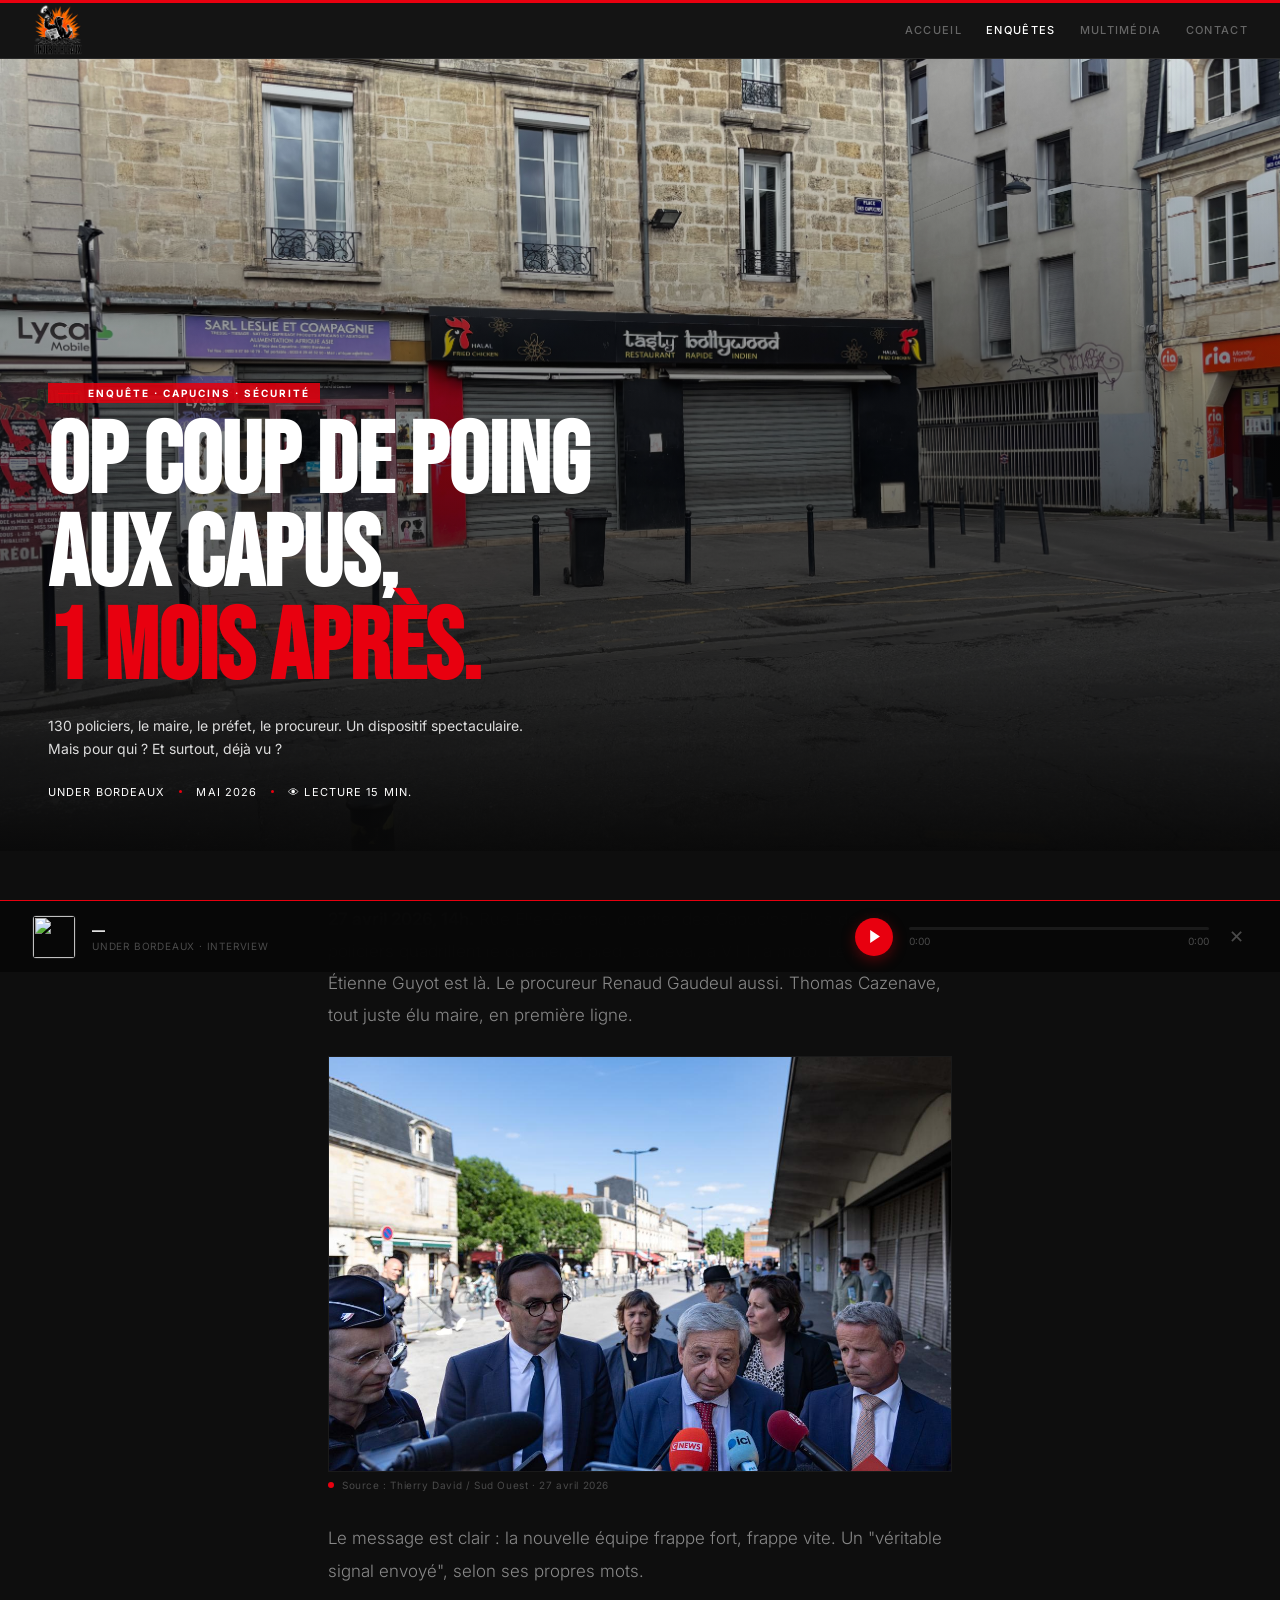
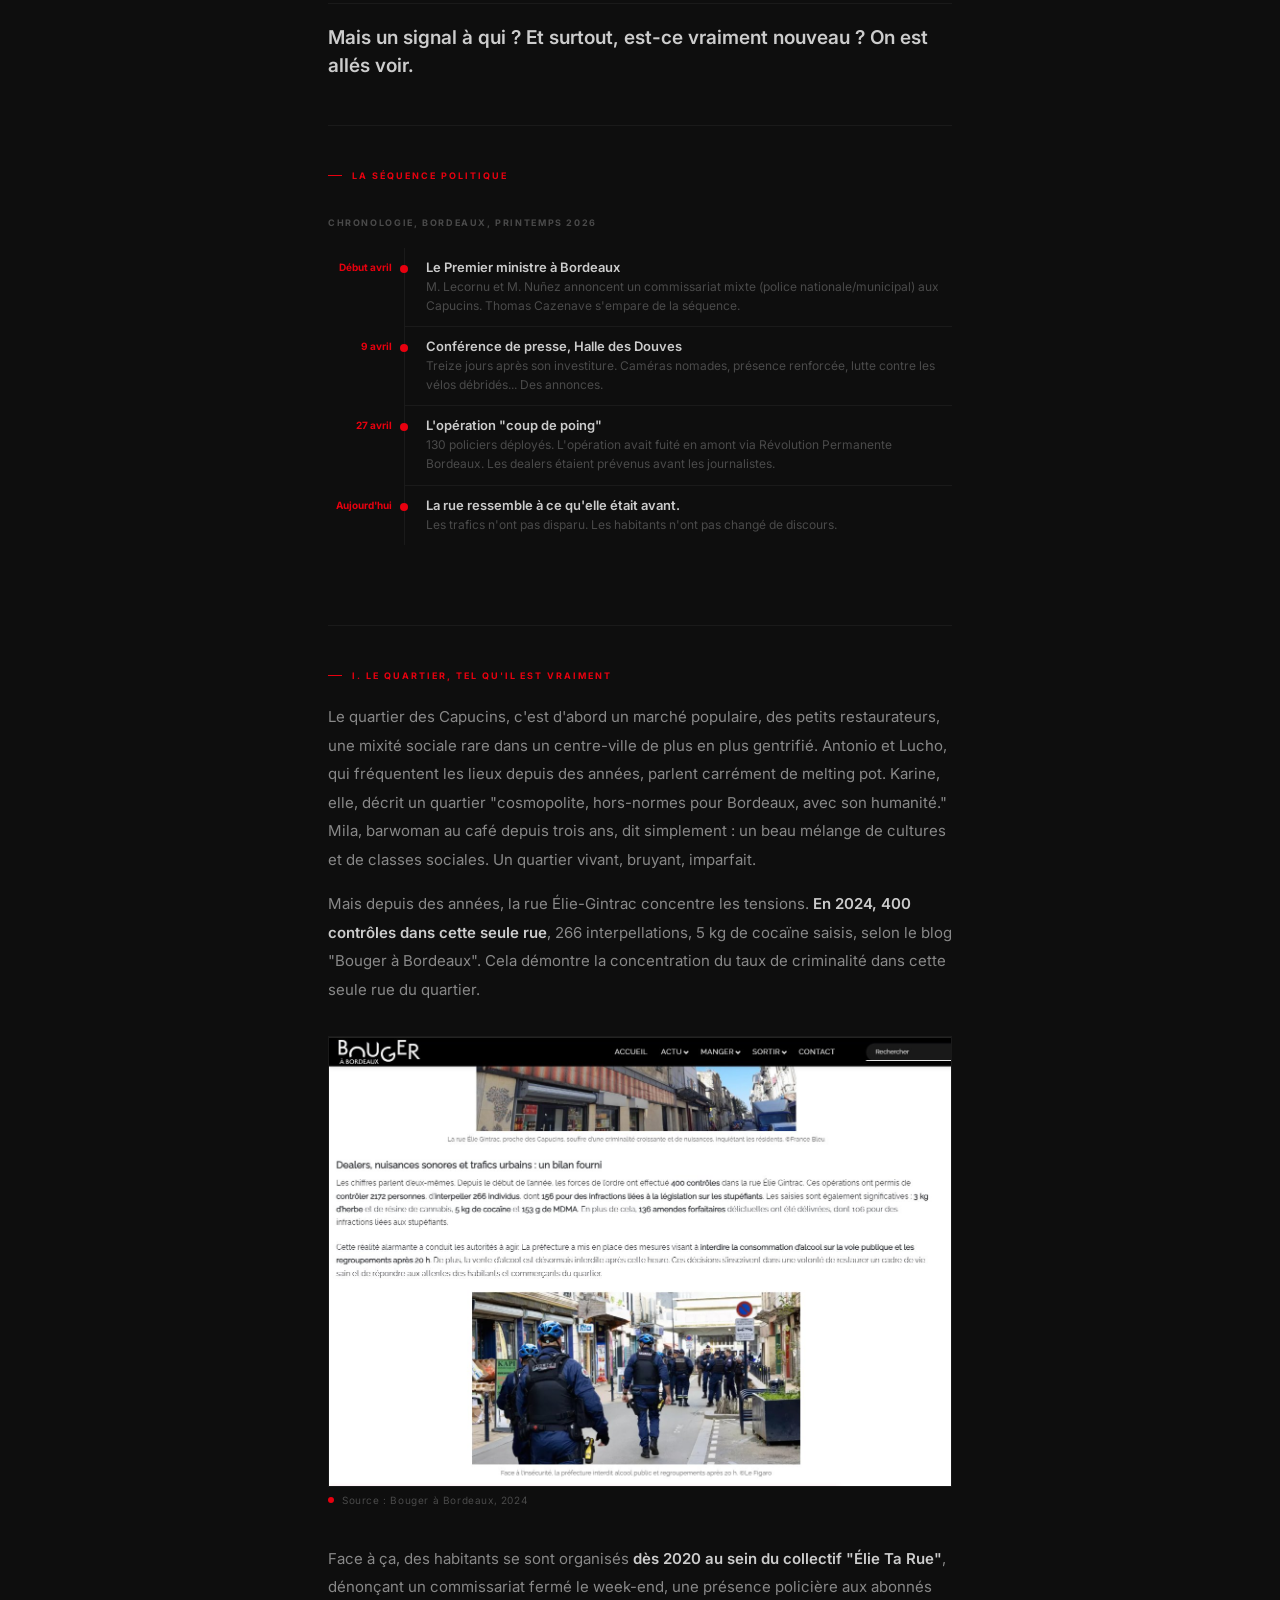
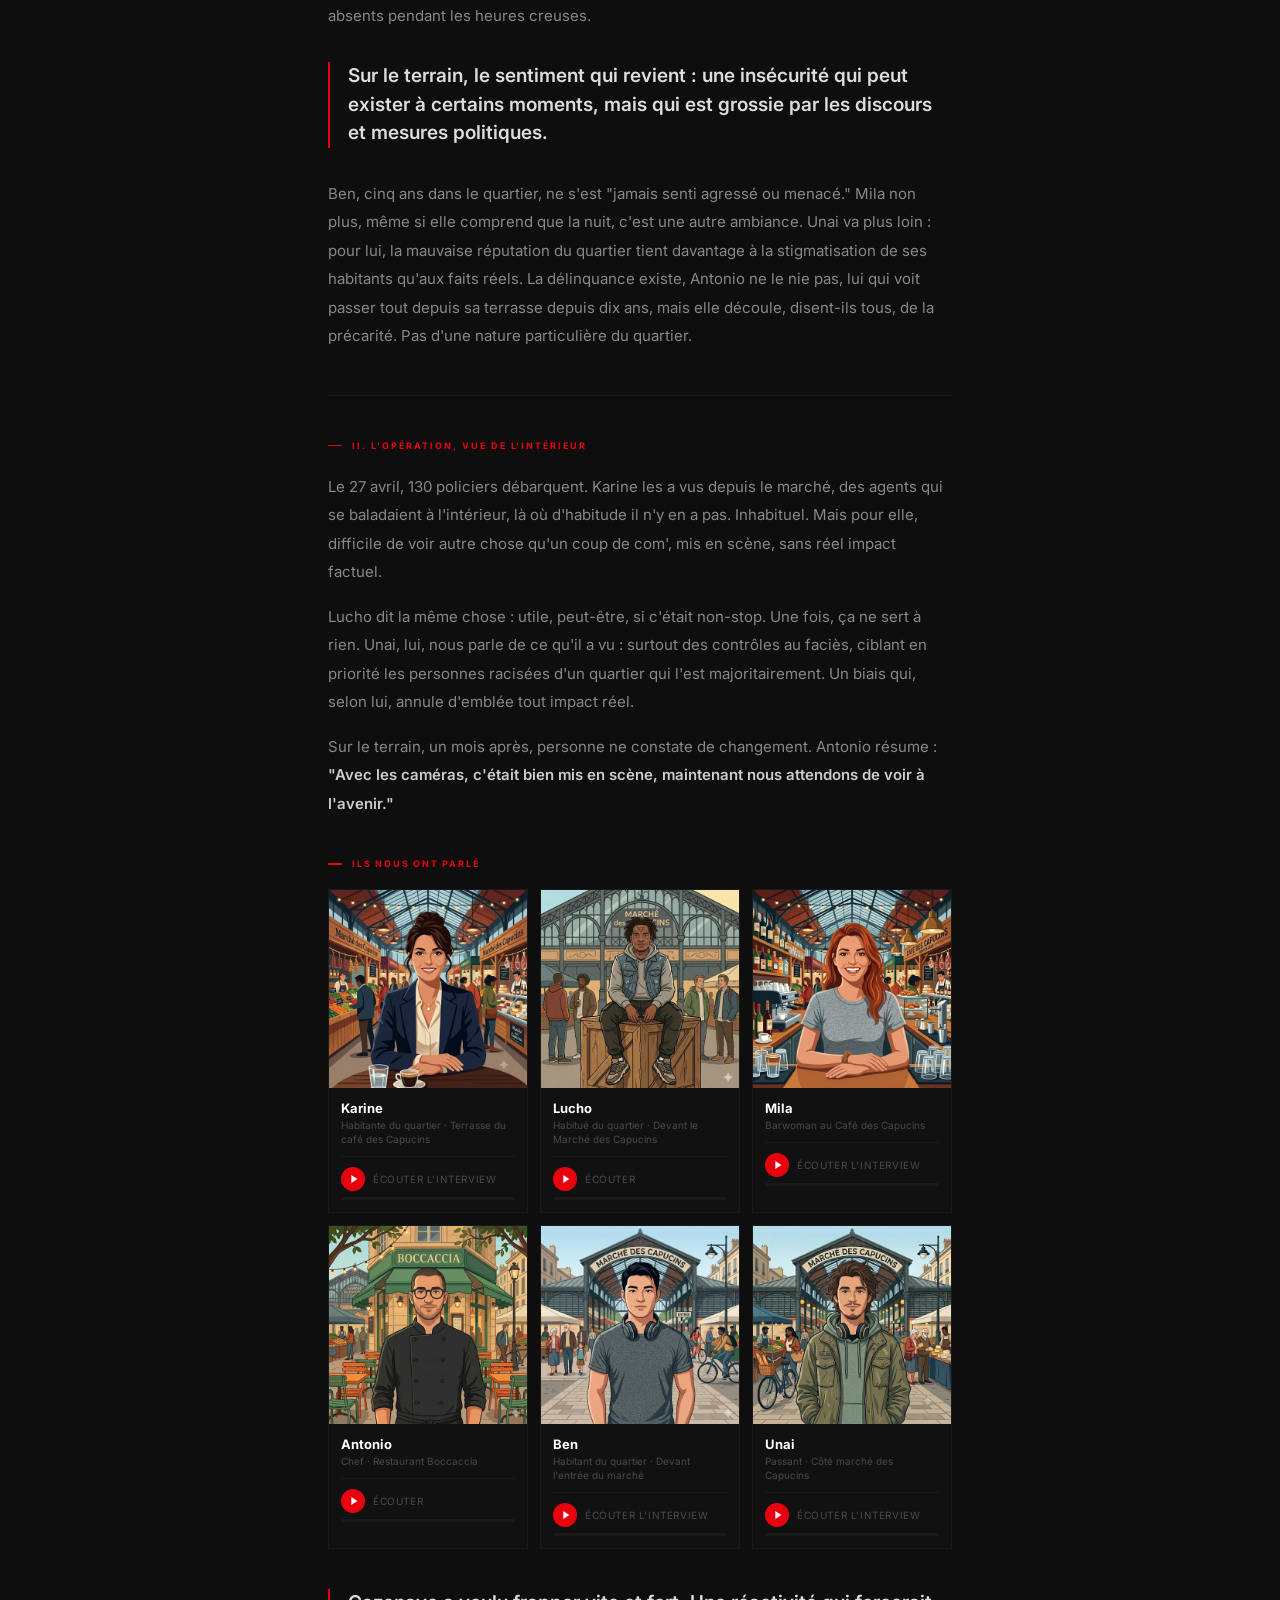
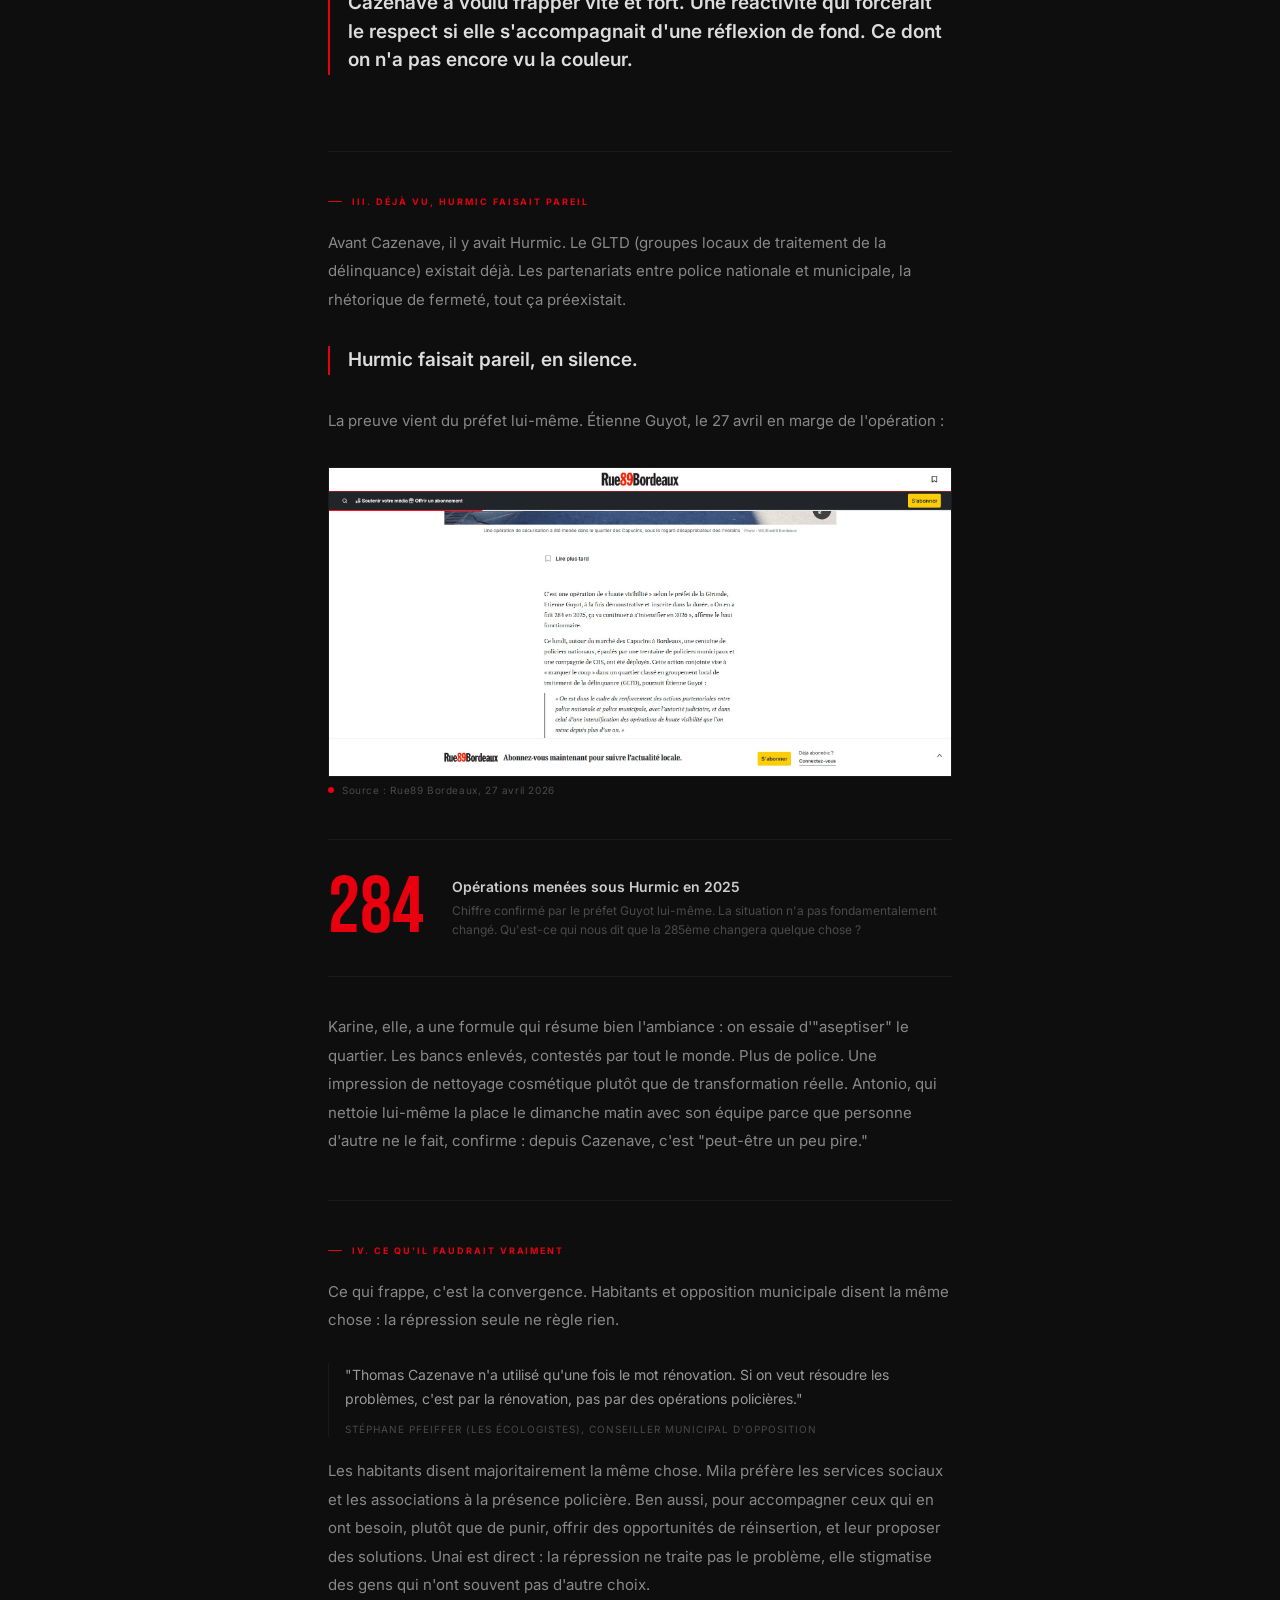
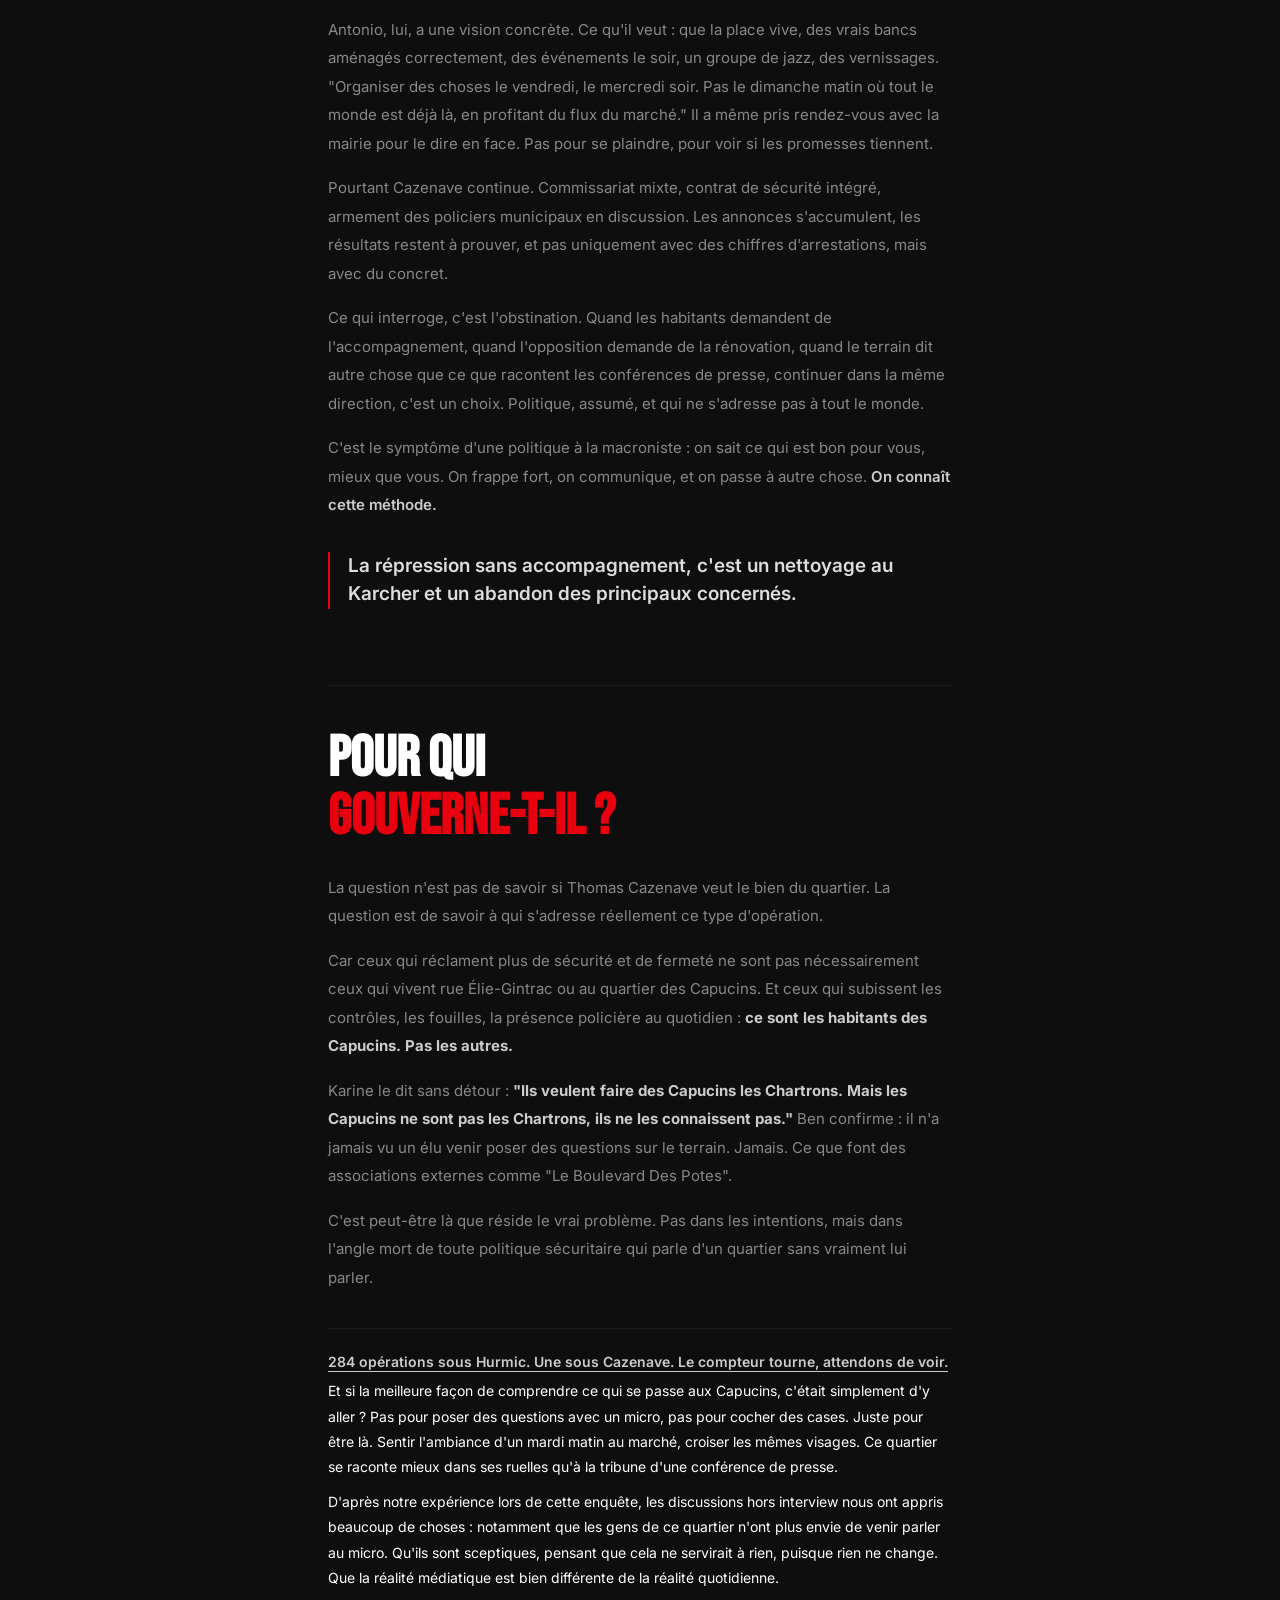
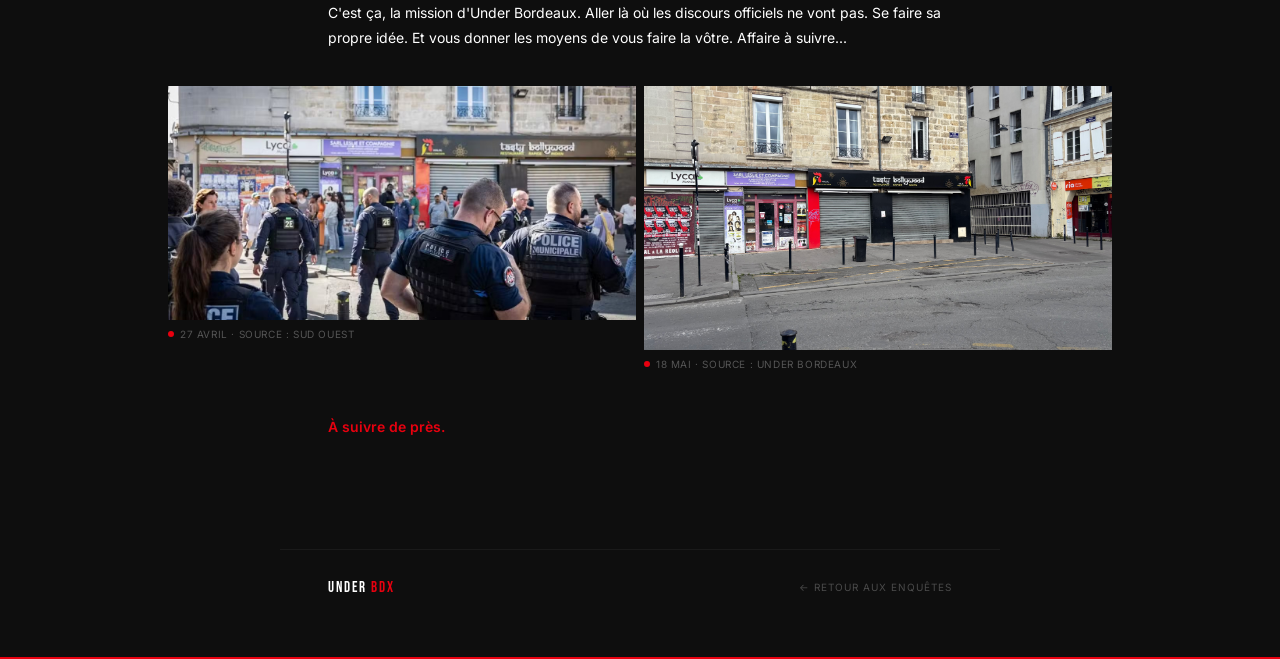
==== commit f7606959: "Update article1.html" ====
--- a/article1.html
+++ b/article1.html
@@ -222,14 +222,14 @@
 <div class="key">
 <p>Sur le terrain, le sentiment qui revient : une insécurité qui peut exister à certains moments, mais qui est grossie par les discours et mesures politiques.</p>
 </div>
-<p>Ben, cinq ans au sein le quartier, ne s'est "jamais senti agressé ou menacé." Mila non plus — même si elle comprend que la nuit, c'est une autre ambiance. Unai va plus loin : pour lui, la mauvaise réputation du quartier tient davantage à la stigmatisation de ses habitants qu'aux faits réels. La délinquance existe — Antonio ne le nie pas, lui qui voit passer tout depuis sa terrasse depuis dix ans — mais elle découle, disent-ils tous, de la précarité. Pas d'une nature particulière du quartier.</p>
+<p>Ben, cinq ans dans le quartier, ne s'est "jamais senti agressé ou menacé." Mila non plus, même si elle comprend que la nuit, c'est une autre ambiance. Unai va plus loin : pour lui, la mauvaise réputation du quartier tient davantage à la stigmatisation de ses habitants qu'aux faits réels. La délinquance existe, Antonio ne le nie pas, lui qui voit passer tout depuis sa terrasse depuis dix ans, mais elle découle, disent-ils tous, de la précarité. Pas d'une nature particulière du quartier.</p>
 </div>
 
 <!-- CHAPITRE II -->
 <div class="s">
 <div class="s-label">II. L'opération, vue de l'intérieur</div>
-<p>Le 27 avril, 130 policiers débarquent. Karine les a vus depuis le marché — des agents qui se baladaient à l'intérieur, là où d'habitude il n'y en a pas. Inhabituel. Mais pour elle, difficile de voir autre chose qu'un coup de com', mis en scène, sans réel impact factuel.</p>
-<p>Lucho dit la même chose : utile, peut-être, si c'était non-stop. Une fois, ça ne sert à rien. Unai, lui, nous parle de ce qu'il a vu, c'est surtout des contrôles au faciès, ciblant en priorité les personnes racisées d'un quartier qui l'est majoritairement. Un biais qui, selon lui, annule d'emblée tout impact réel.</p>
+<p>Le 27 avril, 130 policiers débarquent. Karine les a vus depuis le marché, des agents qui se baladaient à l'intérieur, là où d'habitude il n'y en a pas. Inhabituel. Mais pour elle, difficile de voir autre chose qu'un coup de com', mis en scène, sans réel impact factuel.</p>
+<p>Lucho dit la même chose : utile, peut-être, si c'était non-stop. Une fois, ça ne sert à rien. Unai, lui, nous parle de ce qu'il a vu : surtout des contrôles au faciès, ciblant en priorité les personnes racisées d'un quartier qui l'est majoritairement. Un biais qui, selon lui, annule d'emblée tout impact réel.</p>
 <p>Sur le terrain, un mois après, personne ne constate de changement. Antonio résume : <strong>"Avec les caméras, c'était bien mis en scène, maintenant nous attendons de voir à l'avenir."</strong></p>
 
 <div class="profils">
@@ -317,10 +317,10 @@
 
 <!-- CHAPITRE III -->
 <div class="s">
-<div class="s-label">III. Déjà vu — Hurmic faisait pareil</div>
+<div class="s-label">III. Déjà vu, Hurmic faisait pareil</div>
 <p>Avant Cazenave, il y avait Hurmic. Le GLTD (groupes locaux de traitement de la délinquance) existait déjà. Les partenariats entre police nationale et municipale, la rhétorique de fermeté, tout ça préexistait.</p>
 <div class="key">
-<p>Hurmic faisait pareil, En silence.</p>
+<p>Hurmic faisait pareil, en silence.</p>
 </div>
 <p>La preuve vient du préfet lui-même. Étienne Guyot, le 27 avril en marge de l'opération :</p>
 <div class="src">
@@ -340,18 +340,18 @@
 <!-- CHAPITRE IV -->
 <div class="s">
 <div class="s-label">IV. Ce qu'il faudrait vraiment</div>
-<p>Ce qui frappe, c'est la convergence entre les Habitants et l'opposition municipale disent la même chose : la répression seule ne règle rien.</p>
+<p>Ce qui frappe, c'est la convergence. Habitants et opposition municipale disent la même chose : la répression seule ne règle rien.</p>
 <div class="cite">
 <blockquote>"Thomas Cazenave n'a utilisé qu'une fois le mot rénovation. Si on veut résoudre les problèmes, c'est par la rénovation, pas par des opérations policières."</blockquote>
 <cite>Stéphane Pfeiffer (Les écologistes), conseiller municipal d'opposition</cite>
 </div>
-<p>Les habitants disent majoritairement la même chose. Mila préfère les services sociaux et les associations à la présence policière. Ben aussi, pour accompagner ceux qui en ont besoin, plutôt que de punir, offrir des opportunités de réinsertion, et leurs proposer des solutions. Unai est direct : la répression ne traite pas le problème, elle stigmatise des gens qui n'ont souvent pas d'autre choix.</p>
-<p>Antonio, lui, a une vision concrète. Ce qu'il veut ; "c'est que la place vive, des vrais bancs amenagés correctement, des événements le soir, un groupe de jazz, des vernissages. Organiser des choses le vendredi, le mercredi soir. Pas le dimanche matin où tout le monde est déjà là, en profitant du flux du marché" Il a même pris rendez-vous avec la mairie pour le dire en face. Pas pour se plaindre pour voir si les promesses tiennent.</p>
-<p>Pourtant Cazenave continue. Commissariat mixte, contrat de sécurité intégré, armement des policiers municipaux en discussion. Les annonces s'accumulent, les résultats restent à prouver, et pas uniquement qu'avec des chiffres d'arrestations, mais avec du concret.</p>
-<p>Ce qui interroge, c'est l'obstination. Quand les habitants demandent de l'accompagnement, quand l'opposition demande de la rénovation, quand le terrain dit autre chose que ce que racontent les conférences de presse ,continuer dans la même direction, c'est un choix, Politique, et assumé, et qui ne s'adresse pas à tout le monde.</p>
+<p>Les habitants disent majoritairement la même chose. Mila préfère les services sociaux et les associations à la présence policière. Ben aussi, pour accompagner ceux qui en ont besoin, plutôt que de punir, offrir des opportunités de réinsertion, et leur proposer des solutions. Unai est direct : la répression ne traite pas le problème, elle stigmatise des gens qui n'ont souvent pas d'autre choix.</p>
+<p>Antonio, lui, a une vision concrète. Ce qu'il veut : que la place vive, des vrais bancs aménagés correctement, des événements le soir, un groupe de jazz, des vernissages. "Organiser des choses le vendredi, le mercredi soir. Pas le dimanche matin où tout le monde est déjà là, en profitant du flux du marché." Il a même pris rendez-vous avec la mairie pour le dire en face. Pas pour se plaindre, pour voir si les promesses tiennent.</p>
+<p>Pourtant Cazenave continue. Commissariat mixte, contrat de sécurité intégré, armement des policiers municipaux en discussion. Les annonces s'accumulent, les résultats restent à prouver, et pas uniquement avec des chiffres d'arrestations, mais avec du concret.</p>
+<p>Ce qui interroge, c'est l'obstination. Quand les habitants demandent de l'accompagnement, quand l'opposition demande de la rénovation, quand le terrain dit autre chose que ce que racontent les conférences de presse, continuer dans la même direction, c'est un choix. Politique, assumé, et qui ne s'adresse pas à tout le monde.</p>
 <p>C'est le symptôme d'une politique à la macroniste : on sait ce qui est bon pour vous, mieux que vous. On frappe fort, on communique, et on passe à autre chose. <strong>On connaît cette méthode.</strong></p>
 <div class="key">
-<p>La répression sans accompagnement, c'est un nettoyage au Karcher et un abandon des principaux concernés.  </p>
+<p>La répression sans accompagnement, c'est un nettoyage au Karcher et un abandon des principaux concernés.</p>
 </div>
 </div>
 
@@ -360,11 +360,12 @@
 <h2 class="conclu-title">Pour qui<br/><span>gouverne-t-il ?</span></h2>
 <p>La question n'est pas de savoir si Thomas Cazenave veut le bien du quartier. La question est de savoir à qui s'adresse réellement ce type d'opération.</p>
 <p>Car ceux qui réclament plus de sécurité et de fermeté ne sont pas nécessairement ceux qui vivent rue Élie-Gintrac ou au quartier des Capucins. Et ceux qui subissent les contrôles, les fouilles, la présence policière au quotidien : <strong>ce sont les habitants des Capucins. Pas les autres.</strong></p>
-<p>Karine le dit sans détour : <strong>"Ils veulent faire des Capucins les Chartrons. Mais les Capucins ne sont pas les Chartons, ils ne les connaissent pas."</strong> Ben confirme : il n'a jamais vu un élu venir poser des questions sur le terrain. Jamais. Ce que font des associations externes comme "Le Boulevard Des Potes".</p>
+<p>Karine le dit sans détour : <strong>"Ils veulent faire des Capucins les Chartrons. Mais les Capucins ne sont pas les Chartrons, ils ne les connaissent pas."</strong> Ben confirme : il n'a jamais vu un élu venir poser des questions sur le terrain. Jamais. Ce que font des associations externes comme "Le Boulevard Des Potes".</p>
 <p>C'est peut-être là que réside le vrai problème. Pas dans les intentions, mais dans l'angle mort de toute politique sécuritaire qui parle d'un quartier sans vraiment lui parler.</p>
 <div class="conclu-close">
 <strong style="text-decoration:underline;text-underline-offset:4px;">284 opérations sous Hurmic. Une sous Cazenave. Le compteur tourne, attendons de voir.</strong>
-<p>Et si la meilleure façon de comprendre ce qui se passe aux Capucins, c'était simplement d'y aller ? Pas pour poser des questions avec un micro, pas pour cocher des cases. Juste pour être là. Sentir l'ambiance d'un mardi matin au marché, croiser les mêmes visages, ce quartier se raconte mieux dans ses ruelles qu'à la tribune d'une conférence de presse. D'après notre éxperience lors de cette enquête, les discutions hors interview nous ont appris beaucoup de choses, notamment que les gens de ce quartier pour beaucoup n'ont plus envie de venir parler au micro, qu'ils sont séptiques, pensant que cela ne servirait à rien, puisque rien ne change. Enfin que la réalité médiatique est bien différente de la réalité quotidienne. </p>
+<p>Et si la meilleure façon de comprendre ce qui se passe aux Capucins, c'était simplement d'y aller ? Pas pour poser des questions avec un micro, pas pour cocher des cases. Juste pour être là. Sentir l'ambiance d'un mardi matin au marché, croiser les mêmes visages. Ce quartier se raconte mieux dans ses ruelles qu'à la tribune d'une conférence de presse.</p>
+<p>D'après notre expérience lors de cette enquête, les discussions hors interview nous ont appris beaucoup de choses : notamment que les gens de ce quartier n'ont plus envie de venir parler au micro. Qu'ils sont sceptiques, pensant que cela ne servirait à rien, puisque rien ne change. Que la réalité médiatique est bien différente de la réalité quotidienne.</p>
 <p>C'est ça, la mission d'Under Bordeaux. Aller là où les discours officiels ne vont pas. Se faire sa propre idée. Et vous donner les moyens de vous faire la vôtre. Affaire à suivre...</p>
 <div style="margin:36px -160px;">
 <div style="display:grid;grid-template-columns:1fr 1fr;gap:8px;">
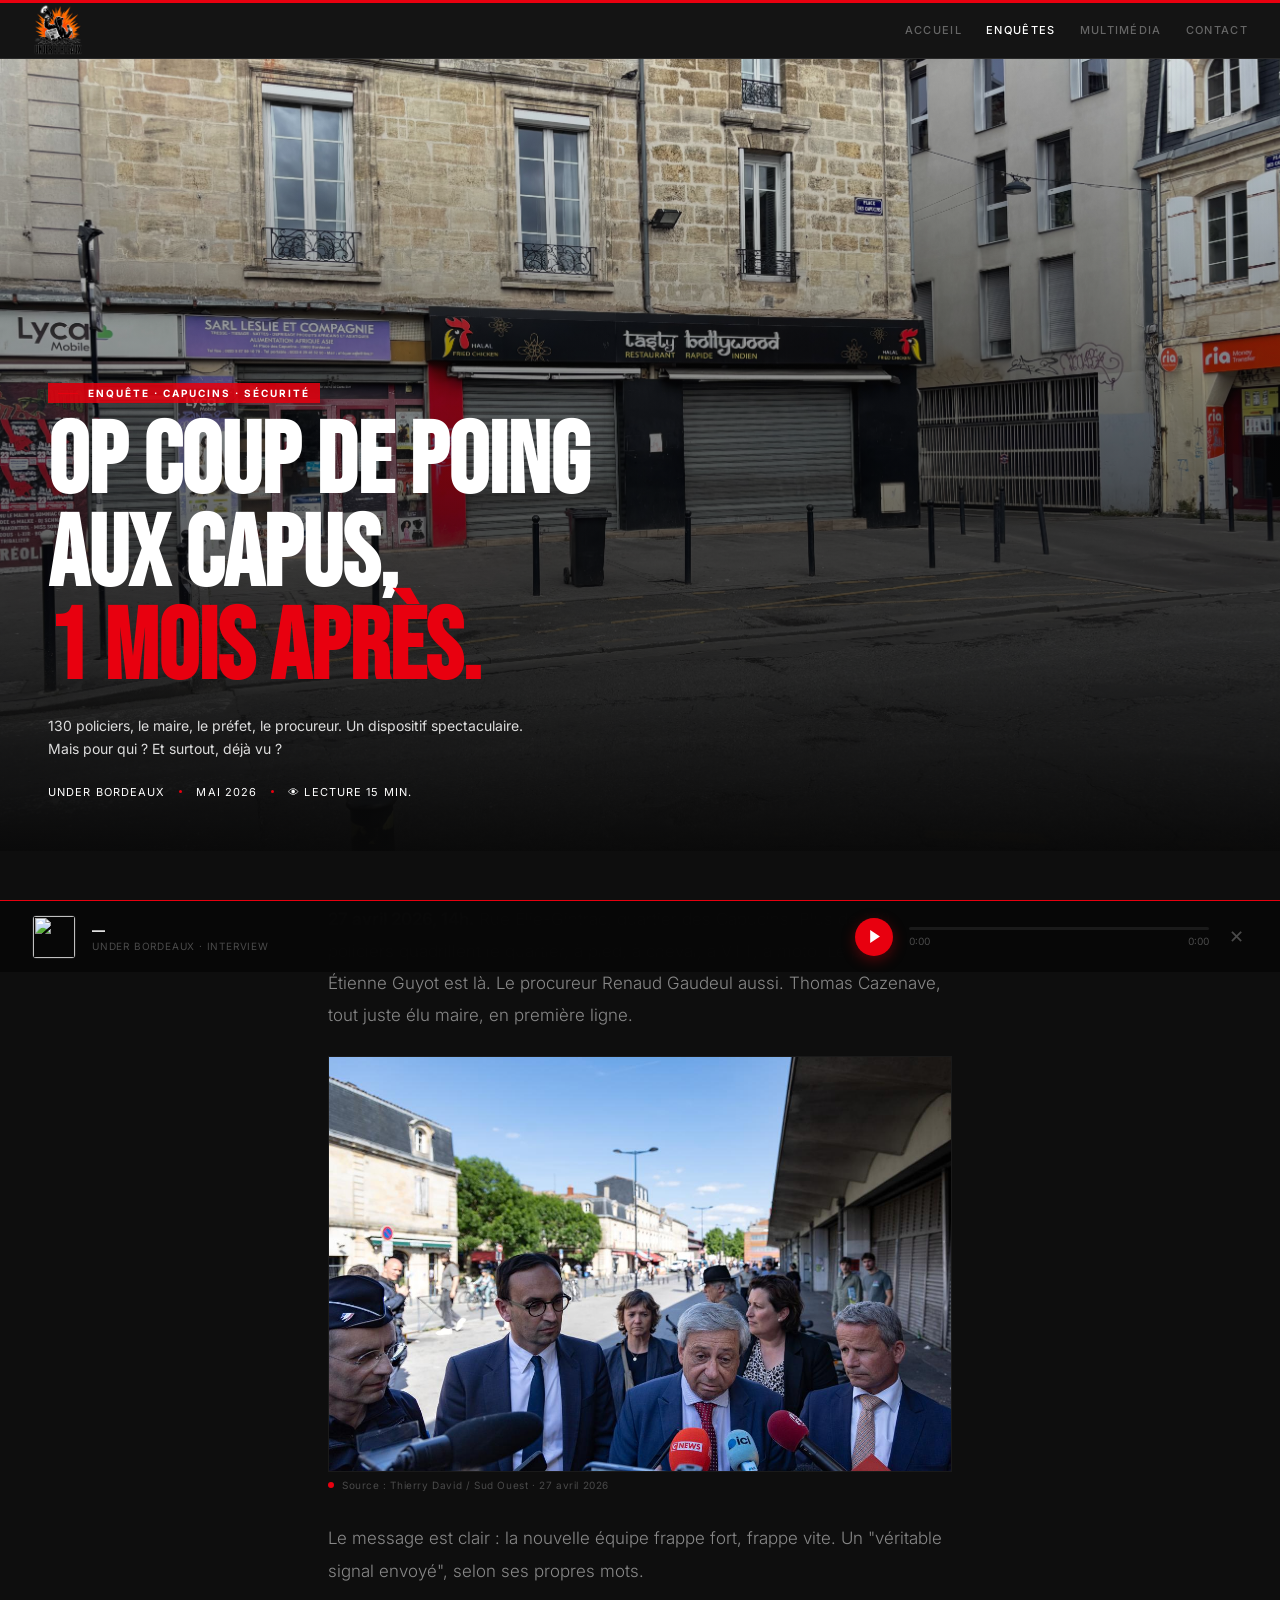
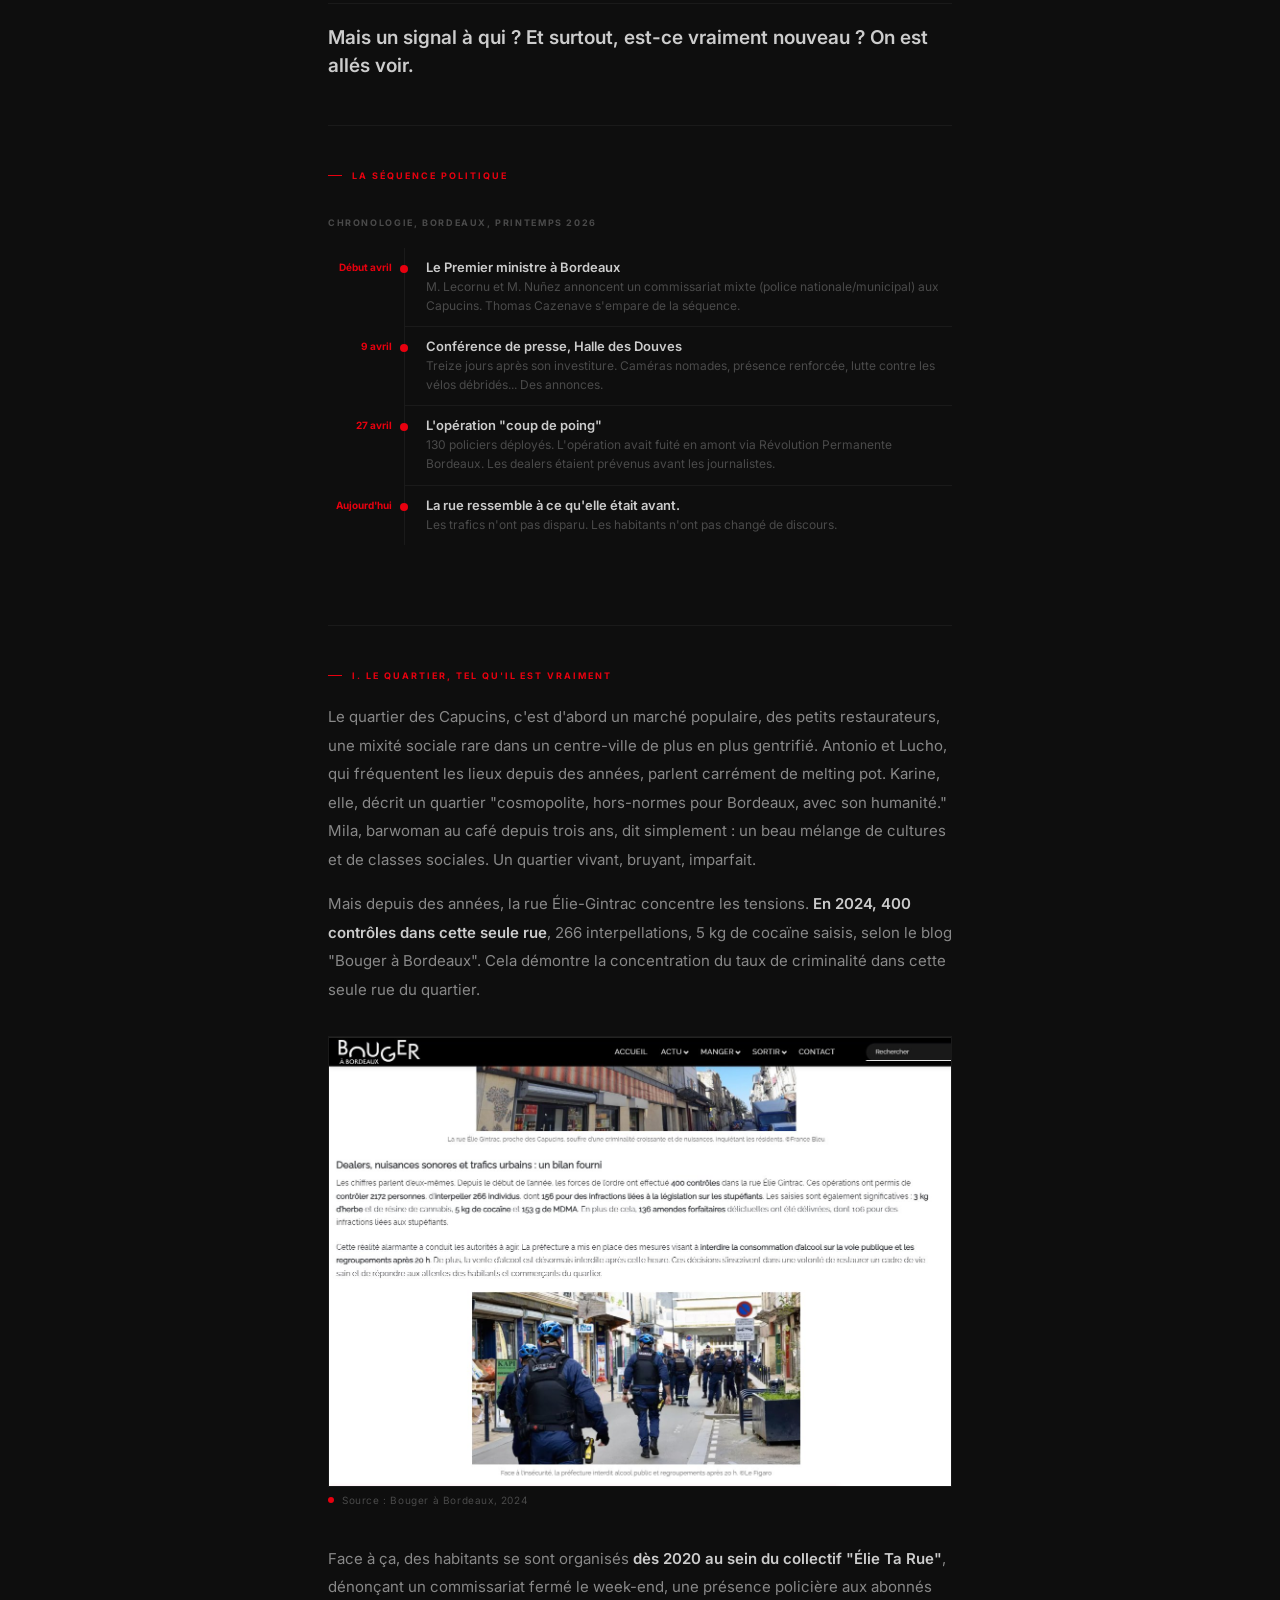
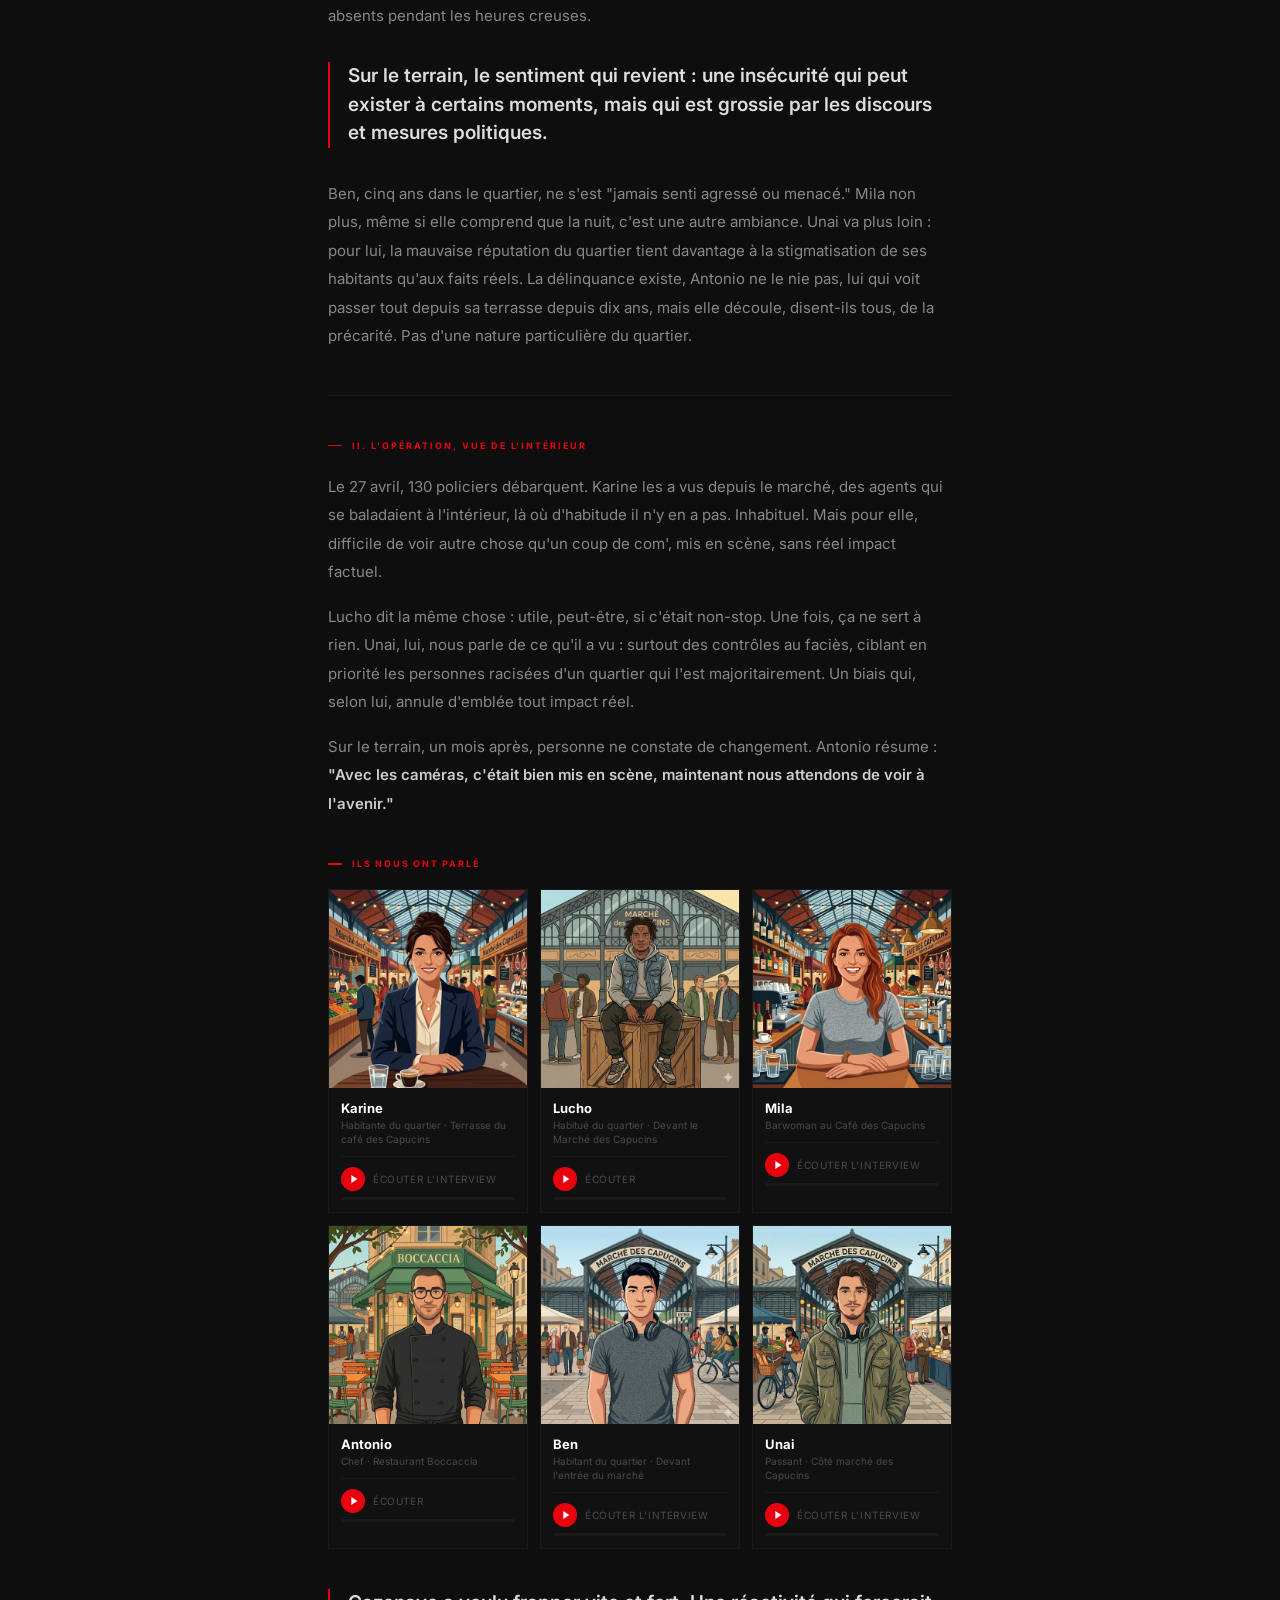
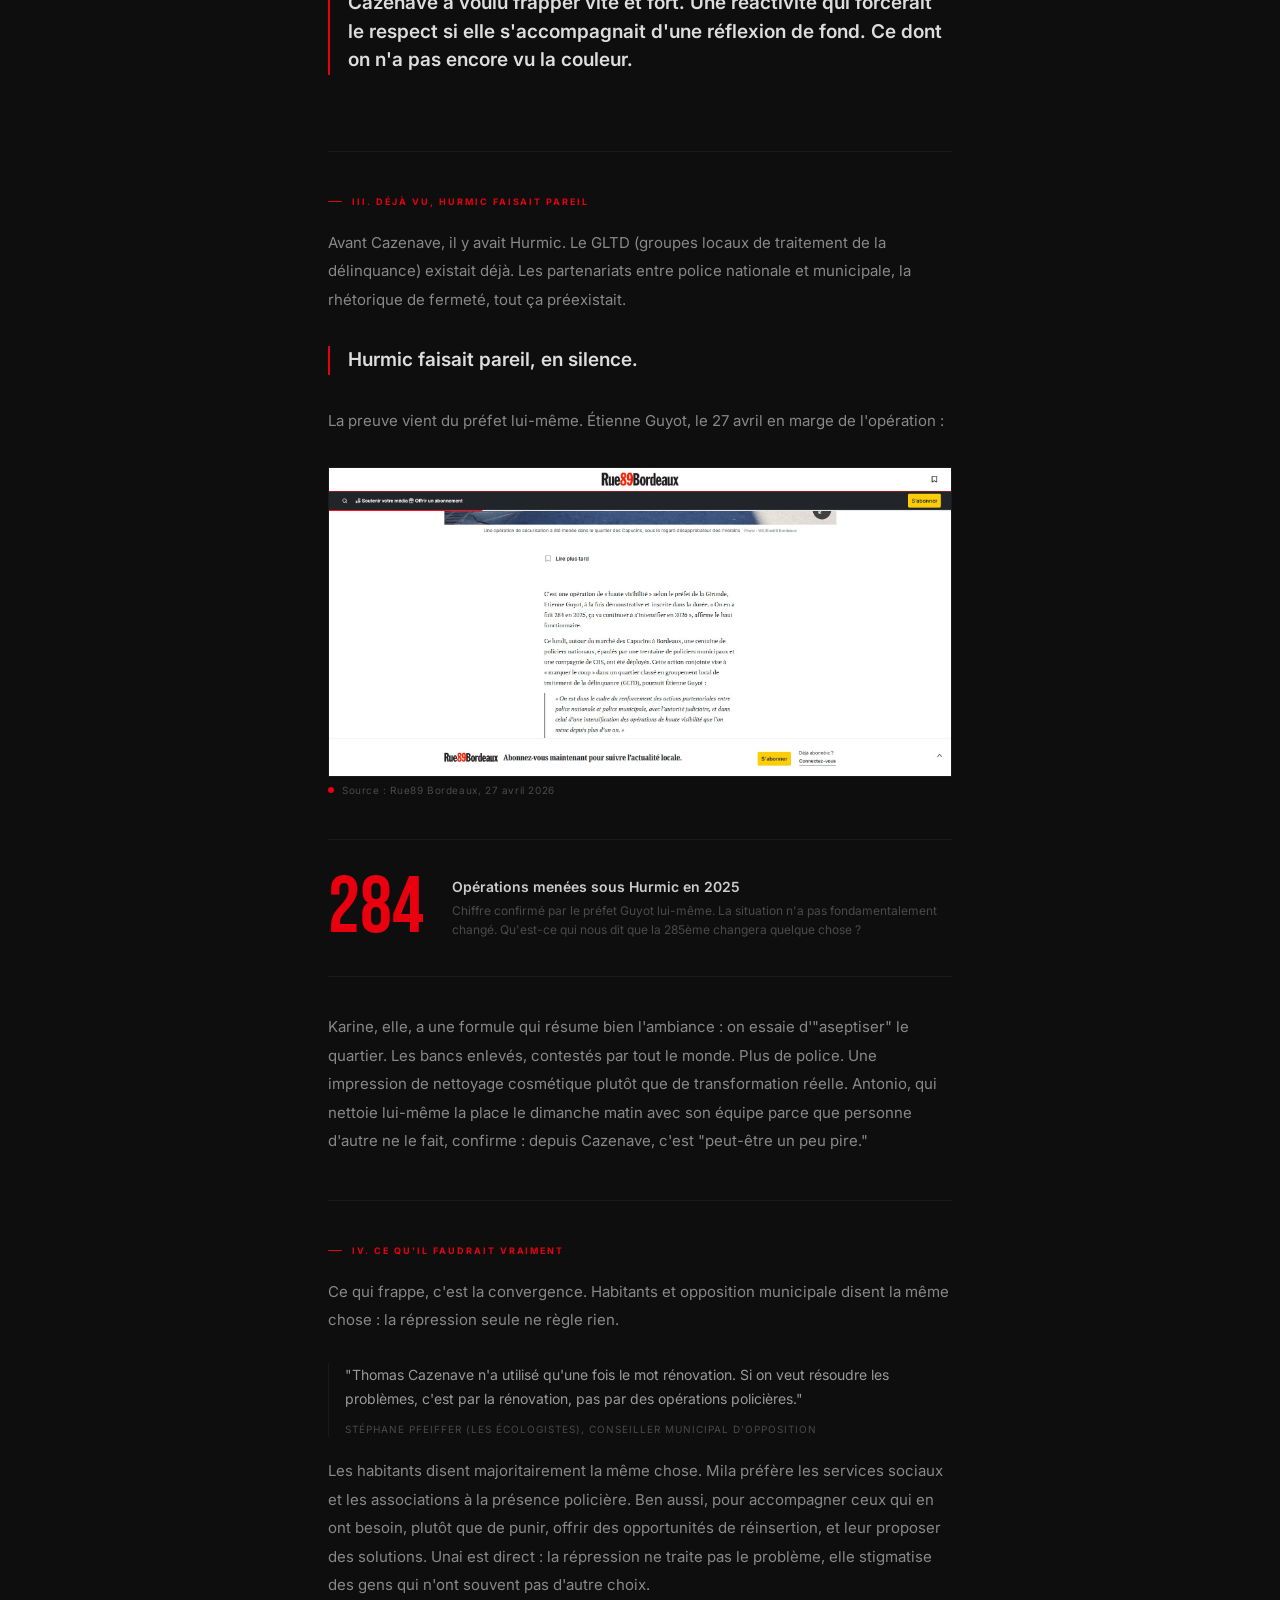
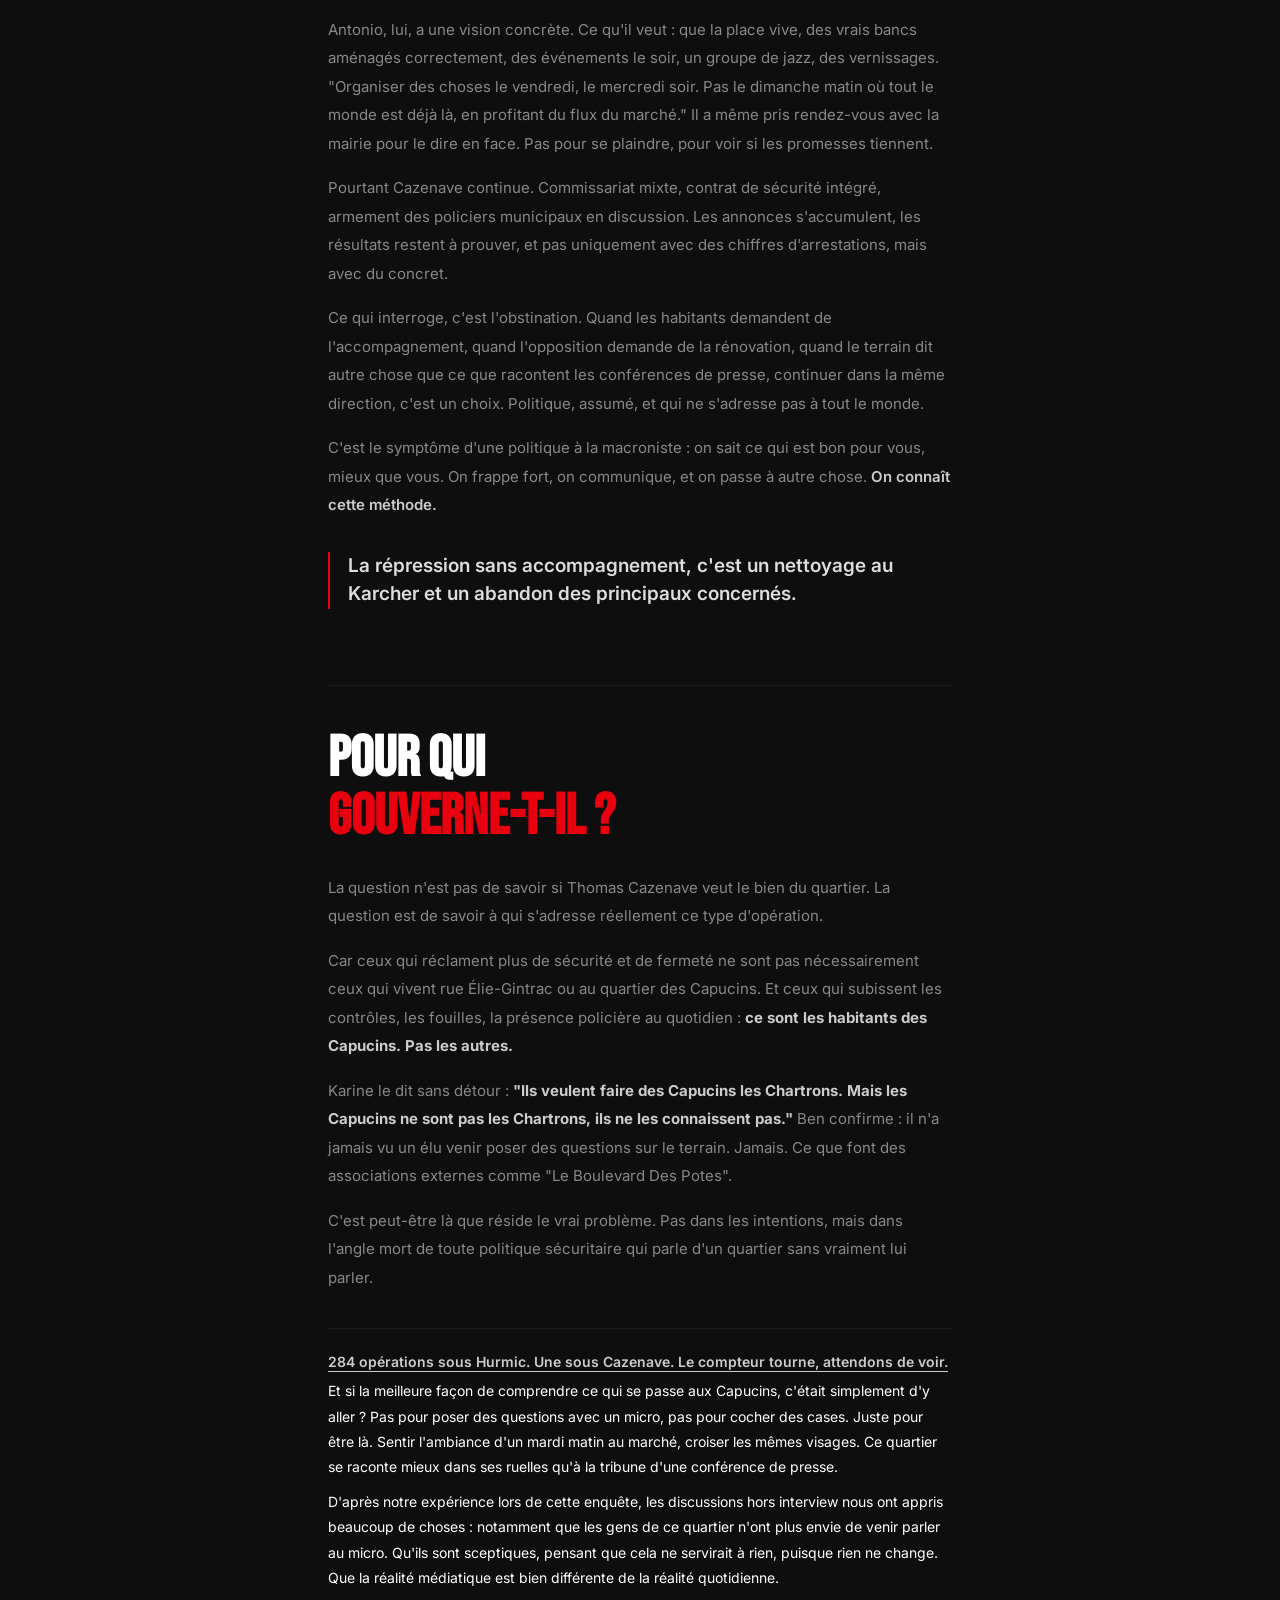
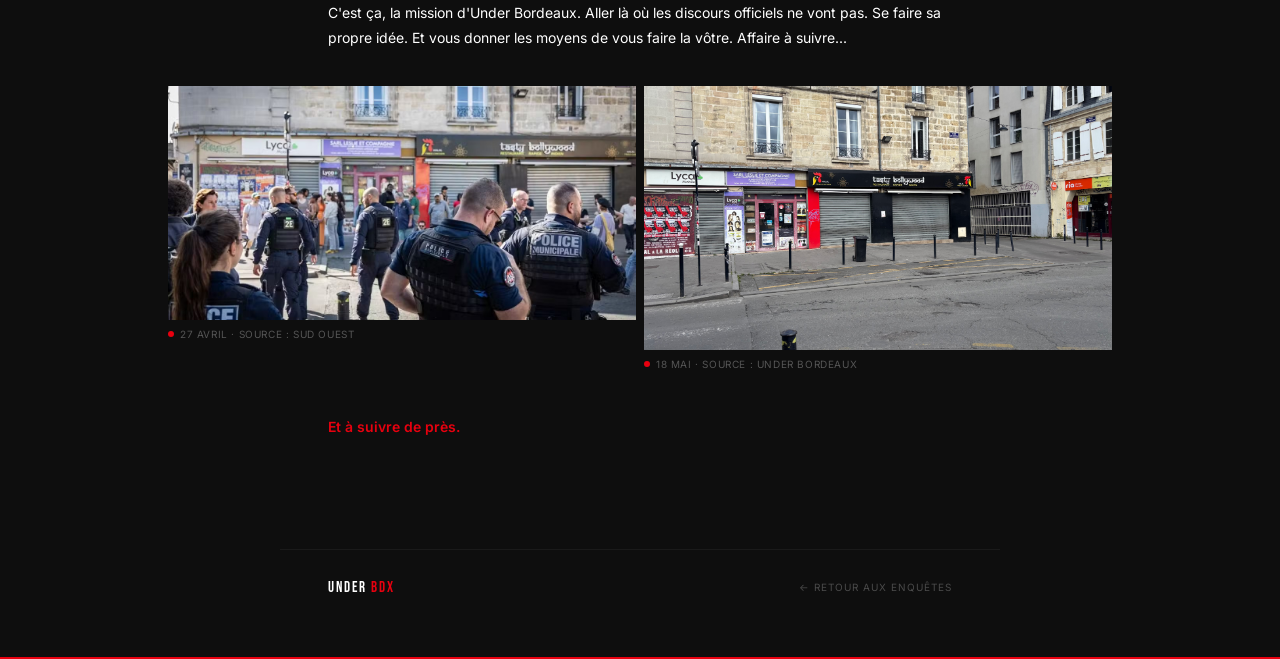
==== commit 7c8362c0: "Update article1.html" ====
--- a/article1.html
+++ b/article1.html
@@ -379,7 +379,7 @@
 </div>
 </div>
 </div>
-<p style="margin-top:16px;color:#E8000F;font-weight:600;">À suivre de près.</p>
+<p style="margin-top:16px;color:#E8000F;font-weight:600;">Et à suivre de près.</p>
 </div>
 </div>
 </div>
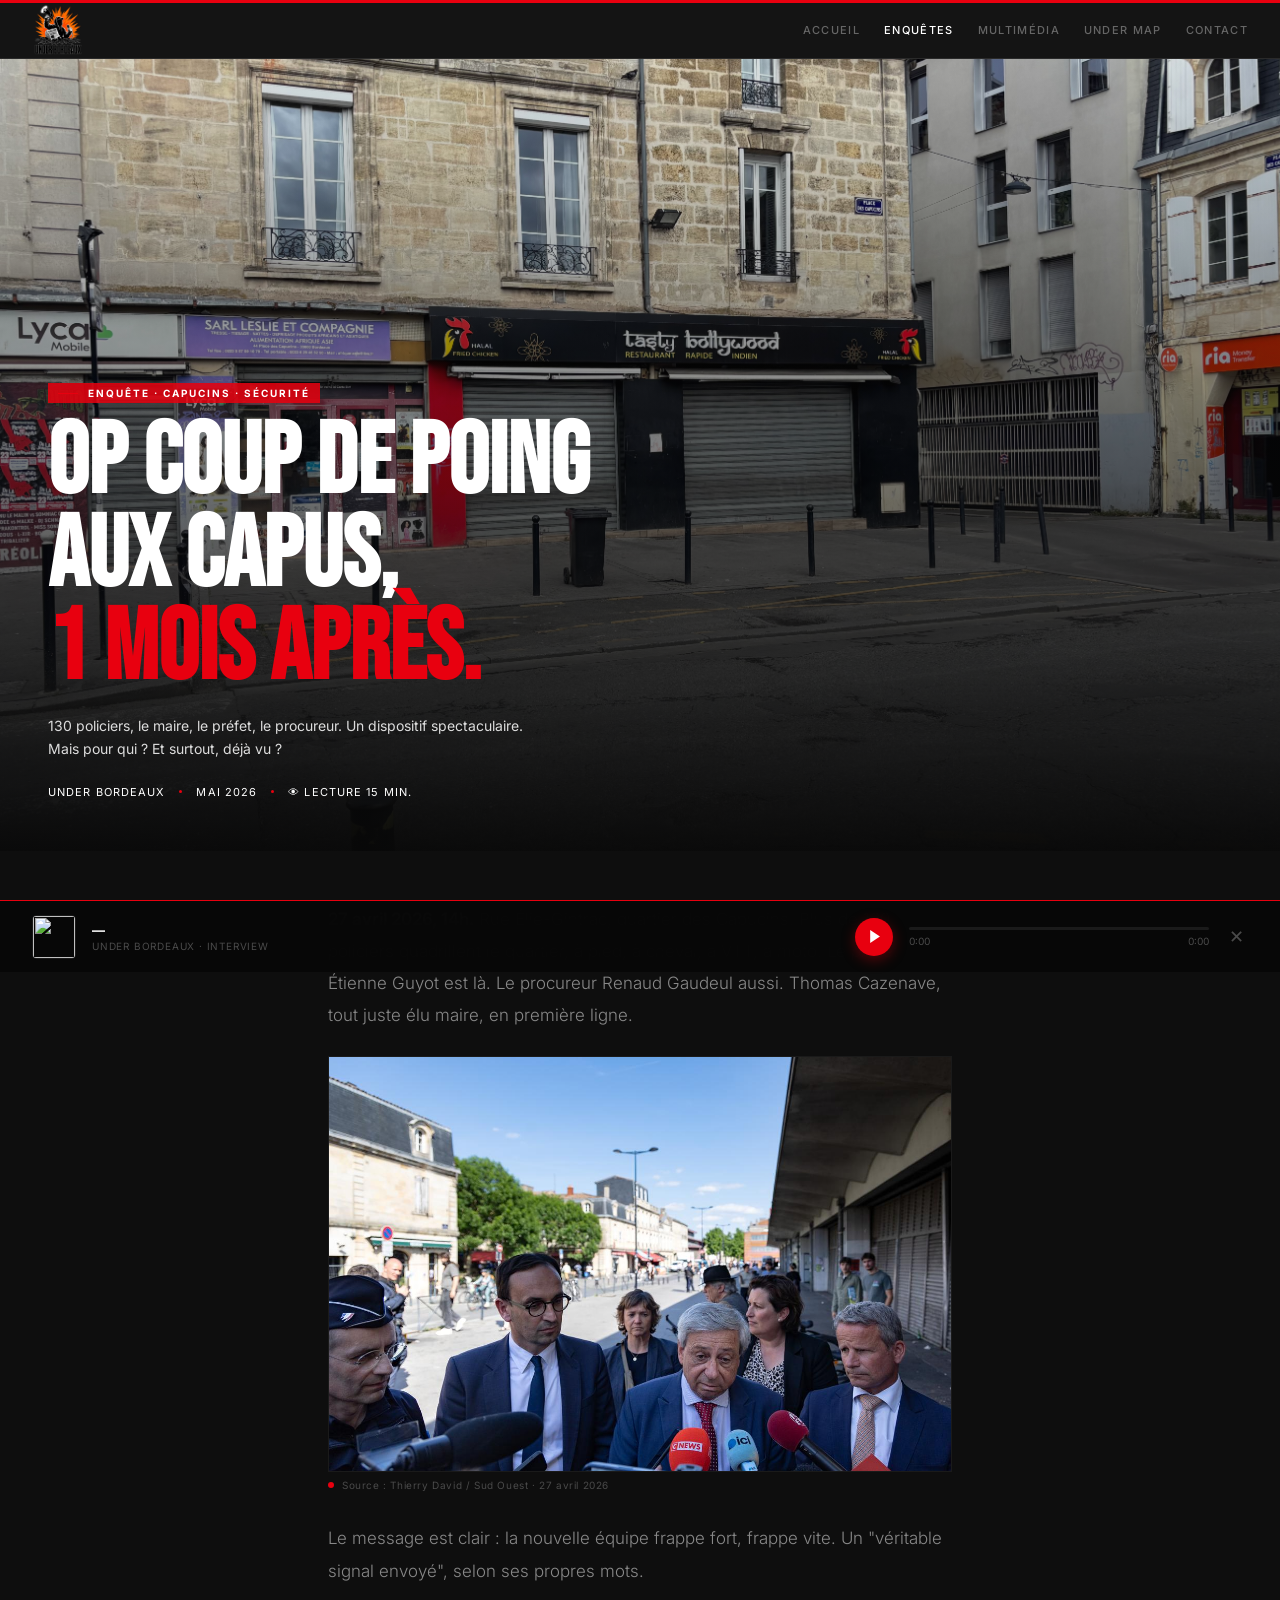
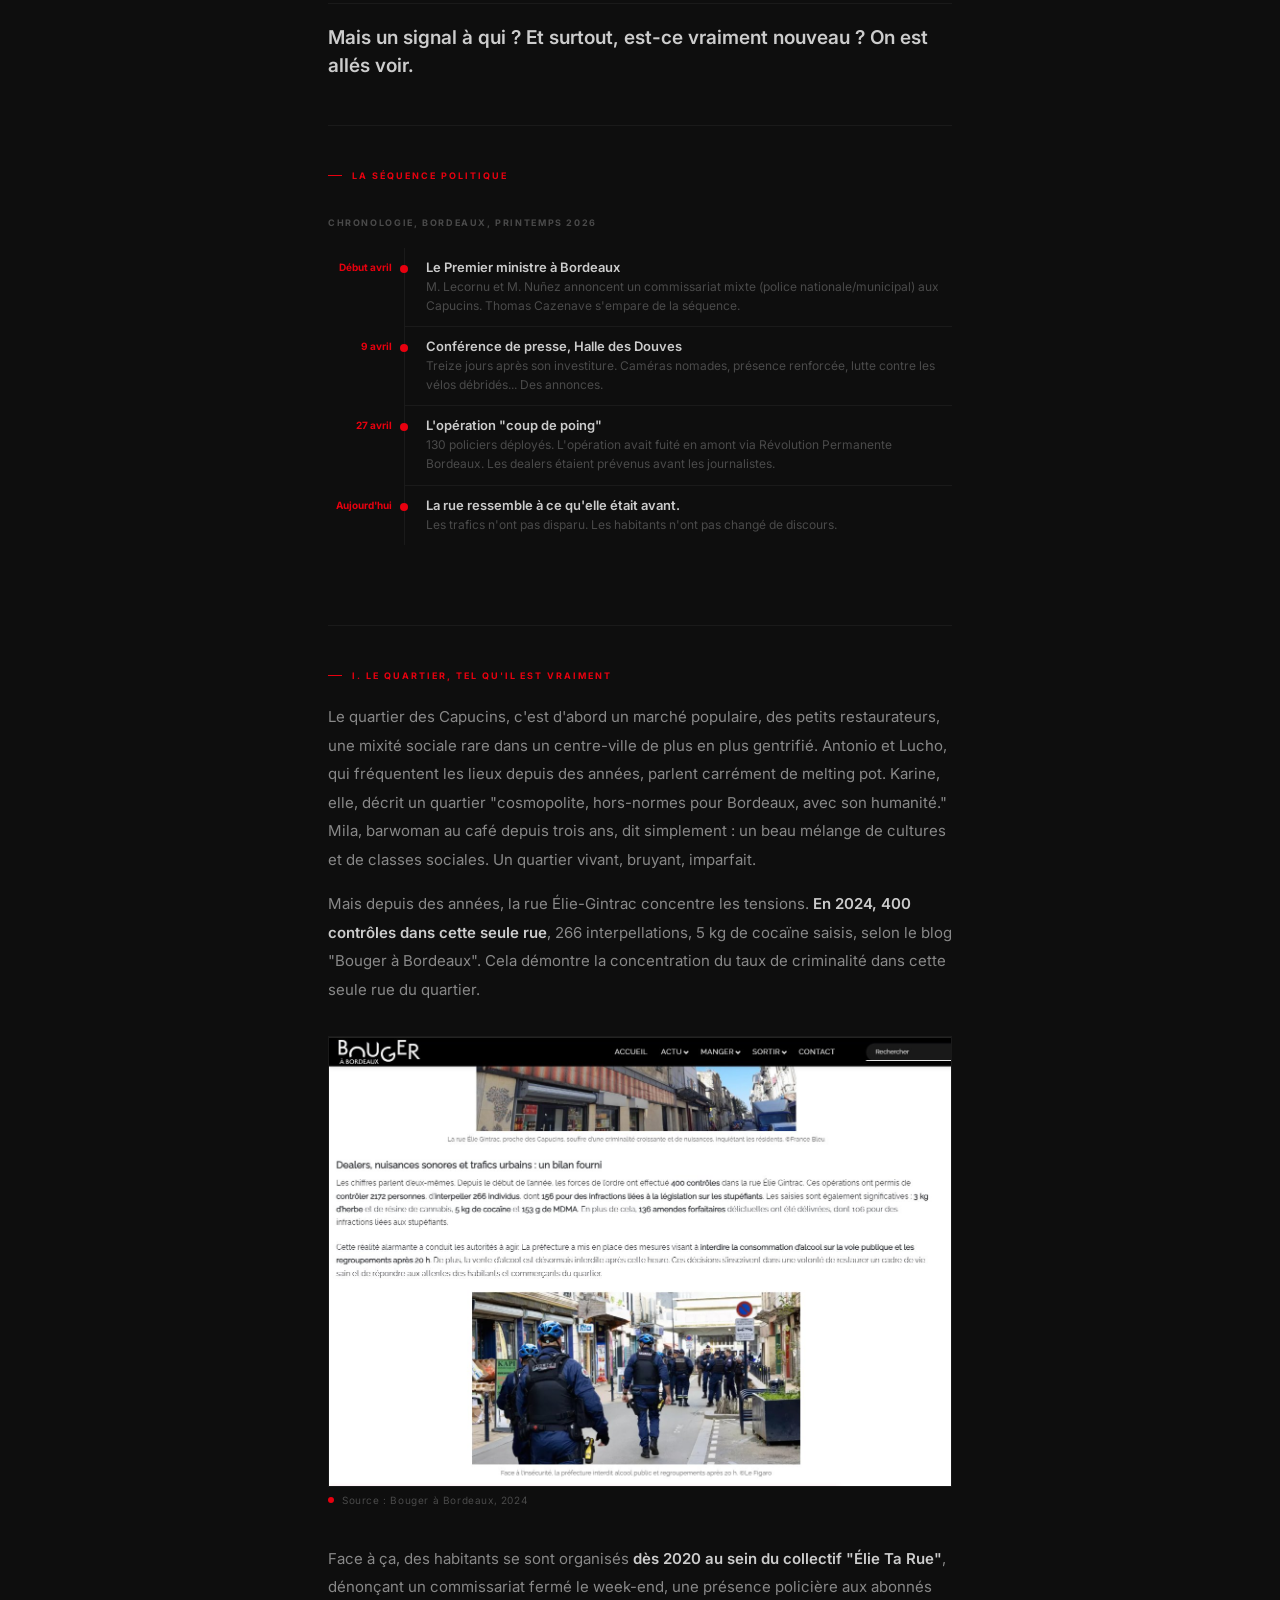
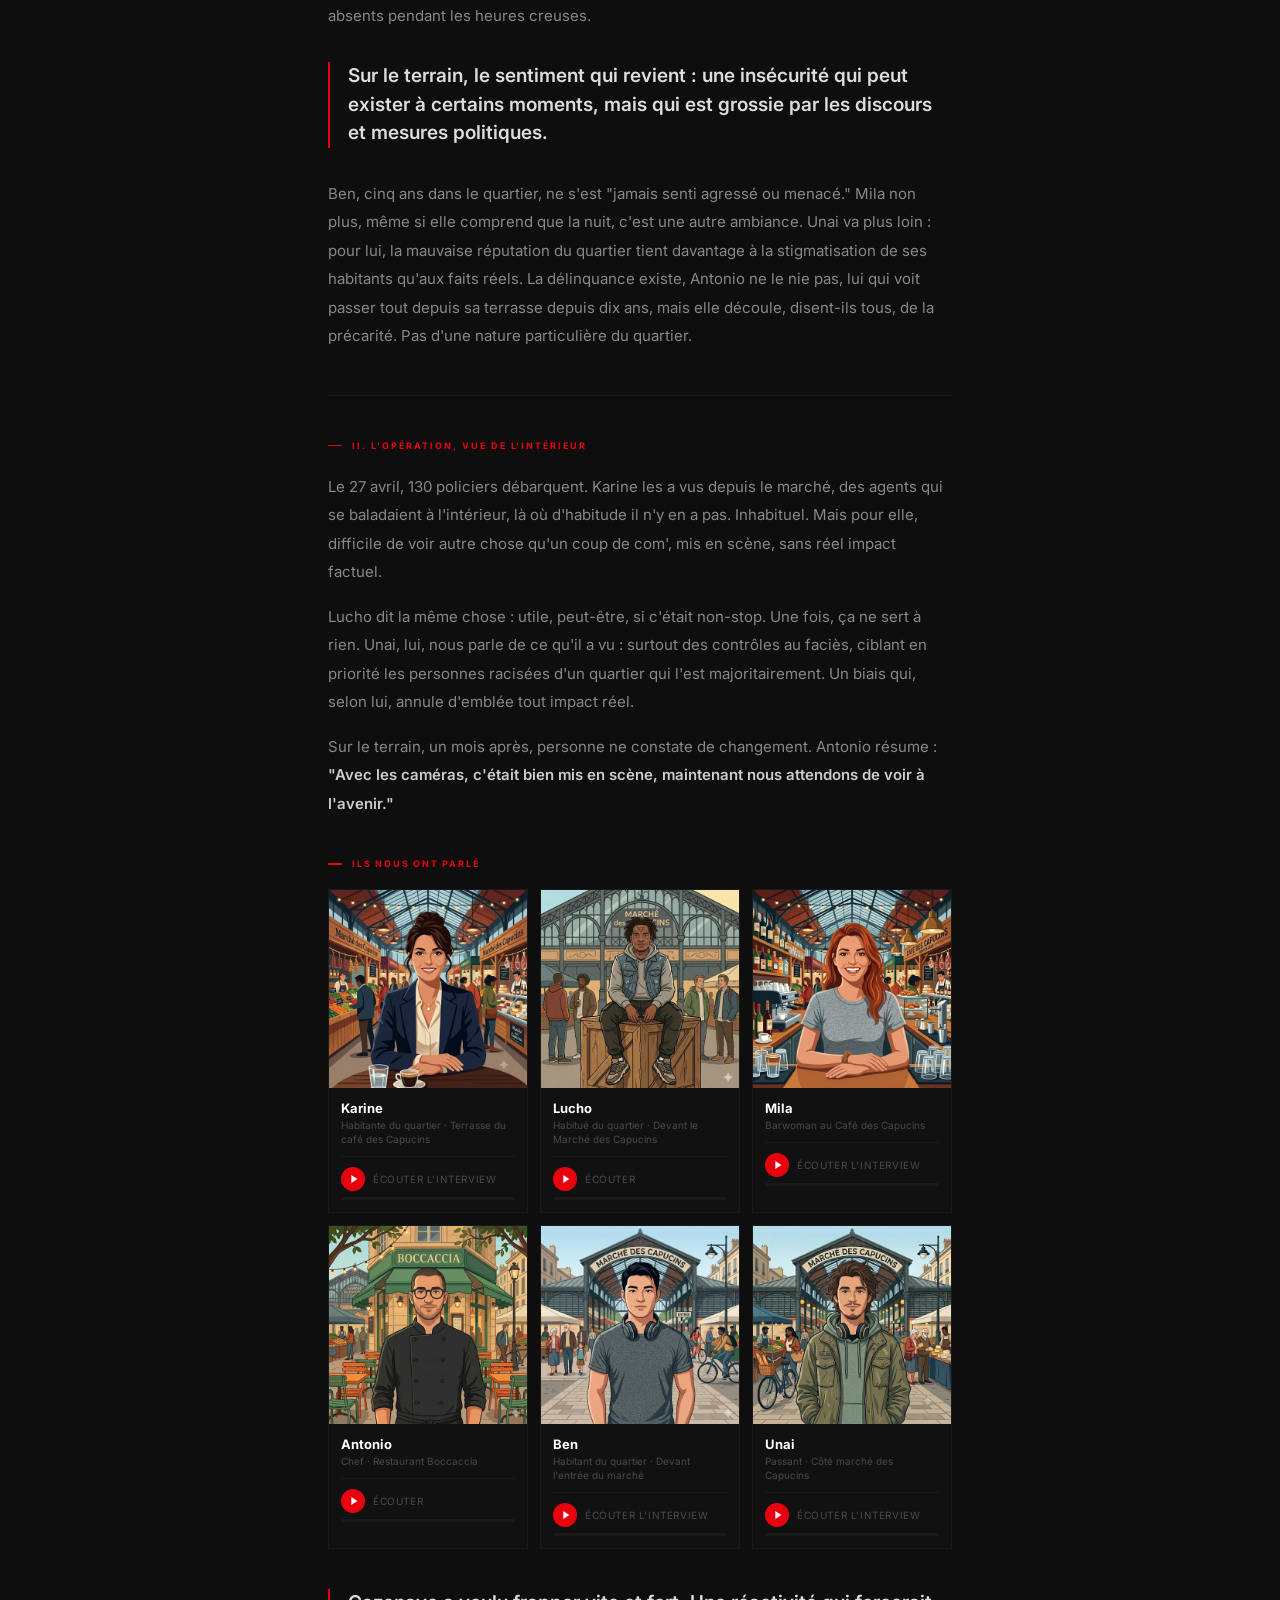
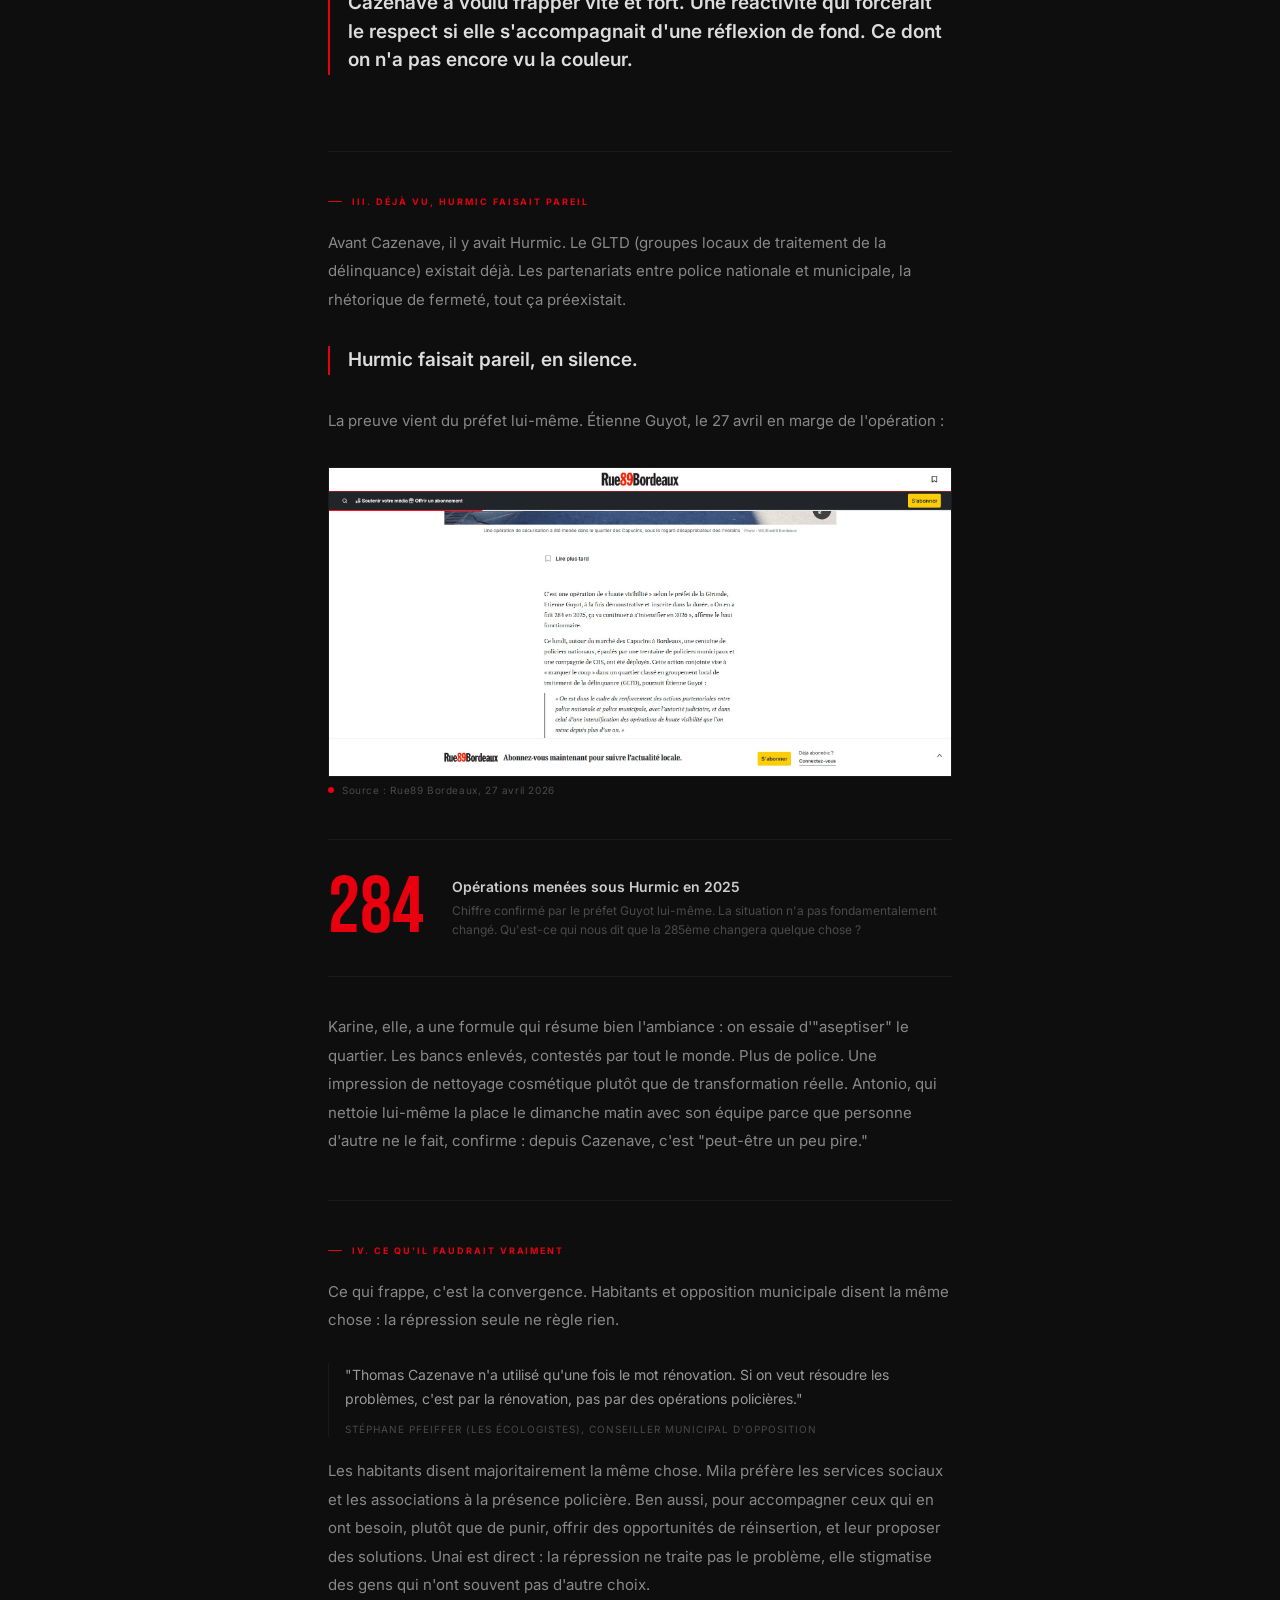
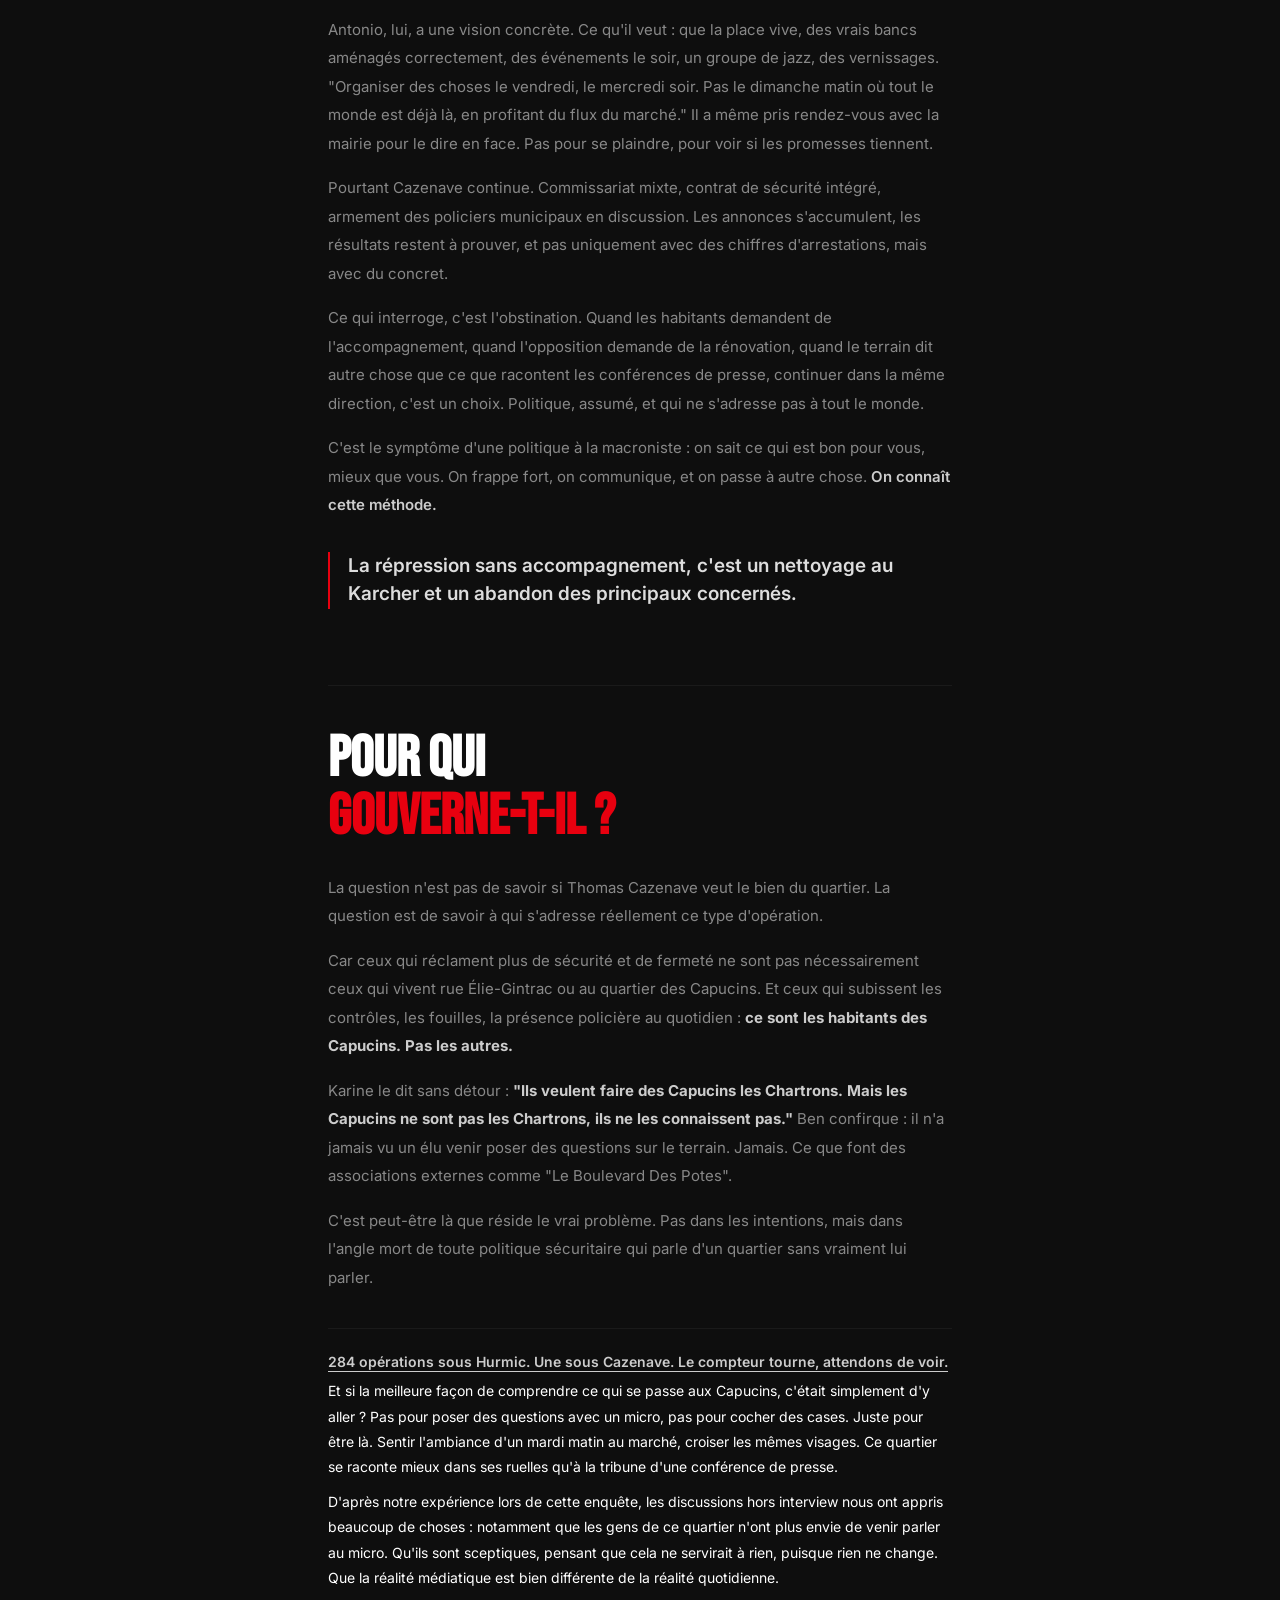
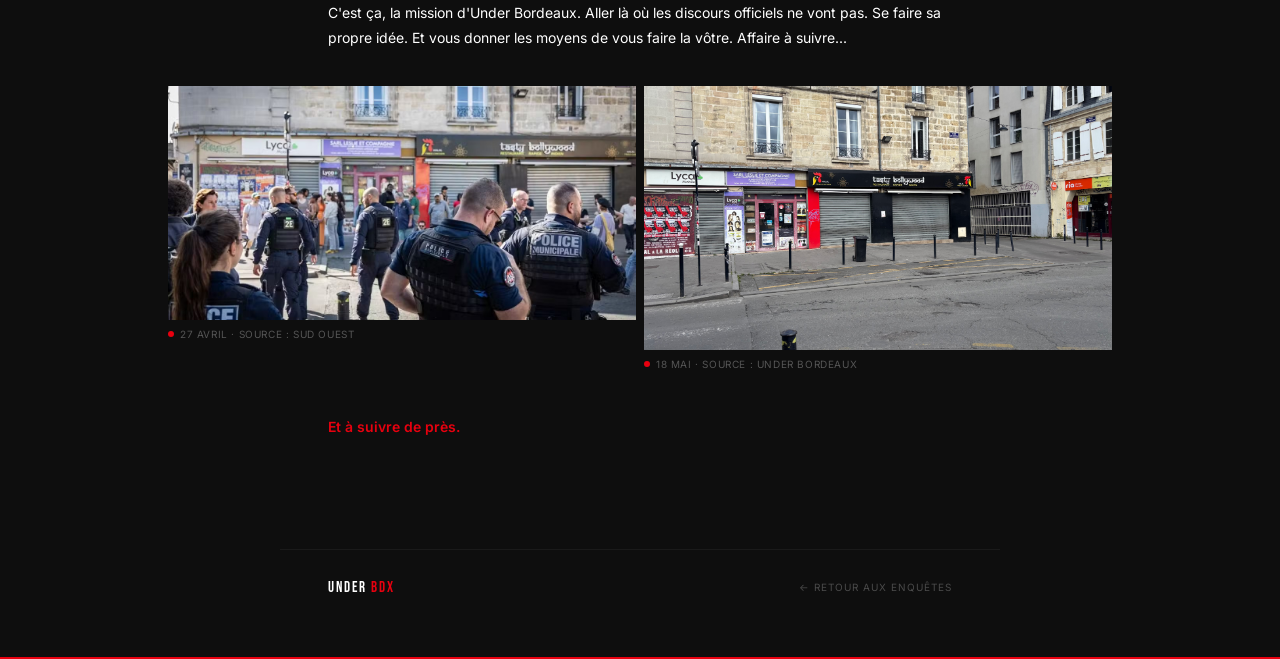
==== commit e771bb84: "Update article1.html" ====
--- a/article1.html
+++ b/article1.html
@@ -98,7 +98,6 @@
     .profil-audio-bar { height: 3px; background: var(--border); margin-top: 6px; border-radius: 2px; overflow: hidden; display: block; cursor: pointer; }
     .profil-audio-bar:hover { height: 4px; }
     .profil-audio-fill { height: 100%; background: var(--red); width: 0%; transition: width 0.1s; border-radius: 2px; }
-    @media (max-width: 640px) { .profils-grid { grid-template-columns: repeat(2, 1fr); } }
 
     .art-player { position: fixed; bottom: 0; left: 0; right: 0; height: 72px; background: rgba(8,8,8,0.98); backdrop-filter: blur(30px); border-top: 1px solid var(--red); display: flex; align-items: center; gap: 16px; padding: 0 32px; z-index: 100; transform: translateY(100%); transition: transform 0.3s cubic-bezier(0.4,0,0.2,1); }
     .art-player.visible { transform: translateY(0); }
@@ -124,11 +123,16 @@
     .art-ft a { font-size: 10px; color: var(--muted); text-decoration: none; letter-spacing: 0.1em; text-transform: uppercase; transition: color 0.15s; }
     .art-ft a:hover { color: #fff; }
 
+    /* Photo compare responsive */
+    .photo-compare { margin: 36px -160px; }
+
     @media (max-width: 640px) {
       .hero-content { padding: 0 20px 40px; }
       .art { padding: 0 20px 80px; }
       .stat { flex-direction: column; gap: 12px; align-items: flex-start; }
       .art-ft { padding: 24px 20px 40px; flex-direction: column; gap: 14px; align-items: flex-start; }
+      .profils-grid { grid-template-columns: repeat(2, 1fr); }
+      .photo-compare { margin: 32px 0; }
     }
 </style>
 </head>
@@ -140,6 +144,7 @@
 <a href="index.html">Accueil</a>
 <a href="enquetes.html" style="color:#fff;">Enquêtes</a>
 <a href="podcasts.html">Multimédia</a>
+<a href="undermap.html">Under Map</a>
 <a href="index.html#contact">Contact</a>
 </div>
 <button aria-label="Menu" class="ub-hamburger"><span></span><span></span><span></span></button>
@@ -360,14 +365,14 @@
 <h2 class="conclu-title">Pour qui<br/><span>gouverne-t-il ?</span></h2>
 <p>La question n'est pas de savoir si Thomas Cazenave veut le bien du quartier. La question est de savoir à qui s'adresse réellement ce type d'opération.</p>
 <p>Car ceux qui réclament plus de sécurité et de fermeté ne sont pas nécessairement ceux qui vivent rue Élie-Gintrac ou au quartier des Capucins. Et ceux qui subissent les contrôles, les fouilles, la présence policière au quotidien : <strong>ce sont les habitants des Capucins. Pas les autres.</strong></p>
-<p>Karine le dit sans détour : <strong>"Ils veulent faire des Capucins les Chartrons. Mais les Capucins ne sont pas les Chartrons, ils ne les connaissent pas."</strong> Ben confirme : il n'a jamais vu un élu venir poser des questions sur le terrain. Jamais. Ce que font des associations externes comme "Le Boulevard Des Potes".</p>
+<p>Karine le dit sans détour : <strong>"Ils veulent faire des Capucins les Chartrons. Mais les Capucins ne sont pas les Chartrons, ils ne les connaissent pas."</strong> Ben confirque : il n'a jamais vu un élu venir poser des questions sur le terrain. Jamais. Ce que font des associations externes comme "Le Boulevard Des Potes".</p>
 <p>C'est peut-être là que réside le vrai problème. Pas dans les intentions, mais dans l'angle mort de toute politique sécuritaire qui parle d'un quartier sans vraiment lui parler.</p>
 <div class="conclu-close">
 <strong style="text-decoration:underline;text-underline-offset:4px;">284 opérations sous Hurmic. Une sous Cazenave. Le compteur tourne, attendons de voir.</strong>
 <p>Et si la meilleure façon de comprendre ce qui se passe aux Capucins, c'était simplement d'y aller ? Pas pour poser des questions avec un micro, pas pour cocher des cases. Juste pour être là. Sentir l'ambiance d'un mardi matin au marché, croiser les mêmes visages. Ce quartier se raconte mieux dans ses ruelles qu'à la tribune d'une conférence de presse.</p>
 <p>D'après notre expérience lors de cette enquête, les discussions hors interview nous ont appris beaucoup de choses : notamment que les gens de ce quartier n'ont plus envie de venir parler au micro. Qu'ils sont sceptiques, pensant que cela ne servirait à rien, puisque rien ne change. Que la réalité médiatique est bien différente de la réalité quotidienne.</p>
 <p>C'est ça, la mission d'Under Bordeaux. Aller là où les discours officiels ne vont pas. Se faire sa propre idée. Et vous donner les moyens de vous faire la vôtre. Affaire à suivre...</p>
-<div style="margin:36px -160px;">
+<div class="photo-compare">
 <div style="display:grid;grid-template-columns:1fr 1fr;gap:8px;">
 <div>
 <img alt="27 avril 2026" src="images/capucins-27avril.jpg" style="width:100%;display:block;"/>
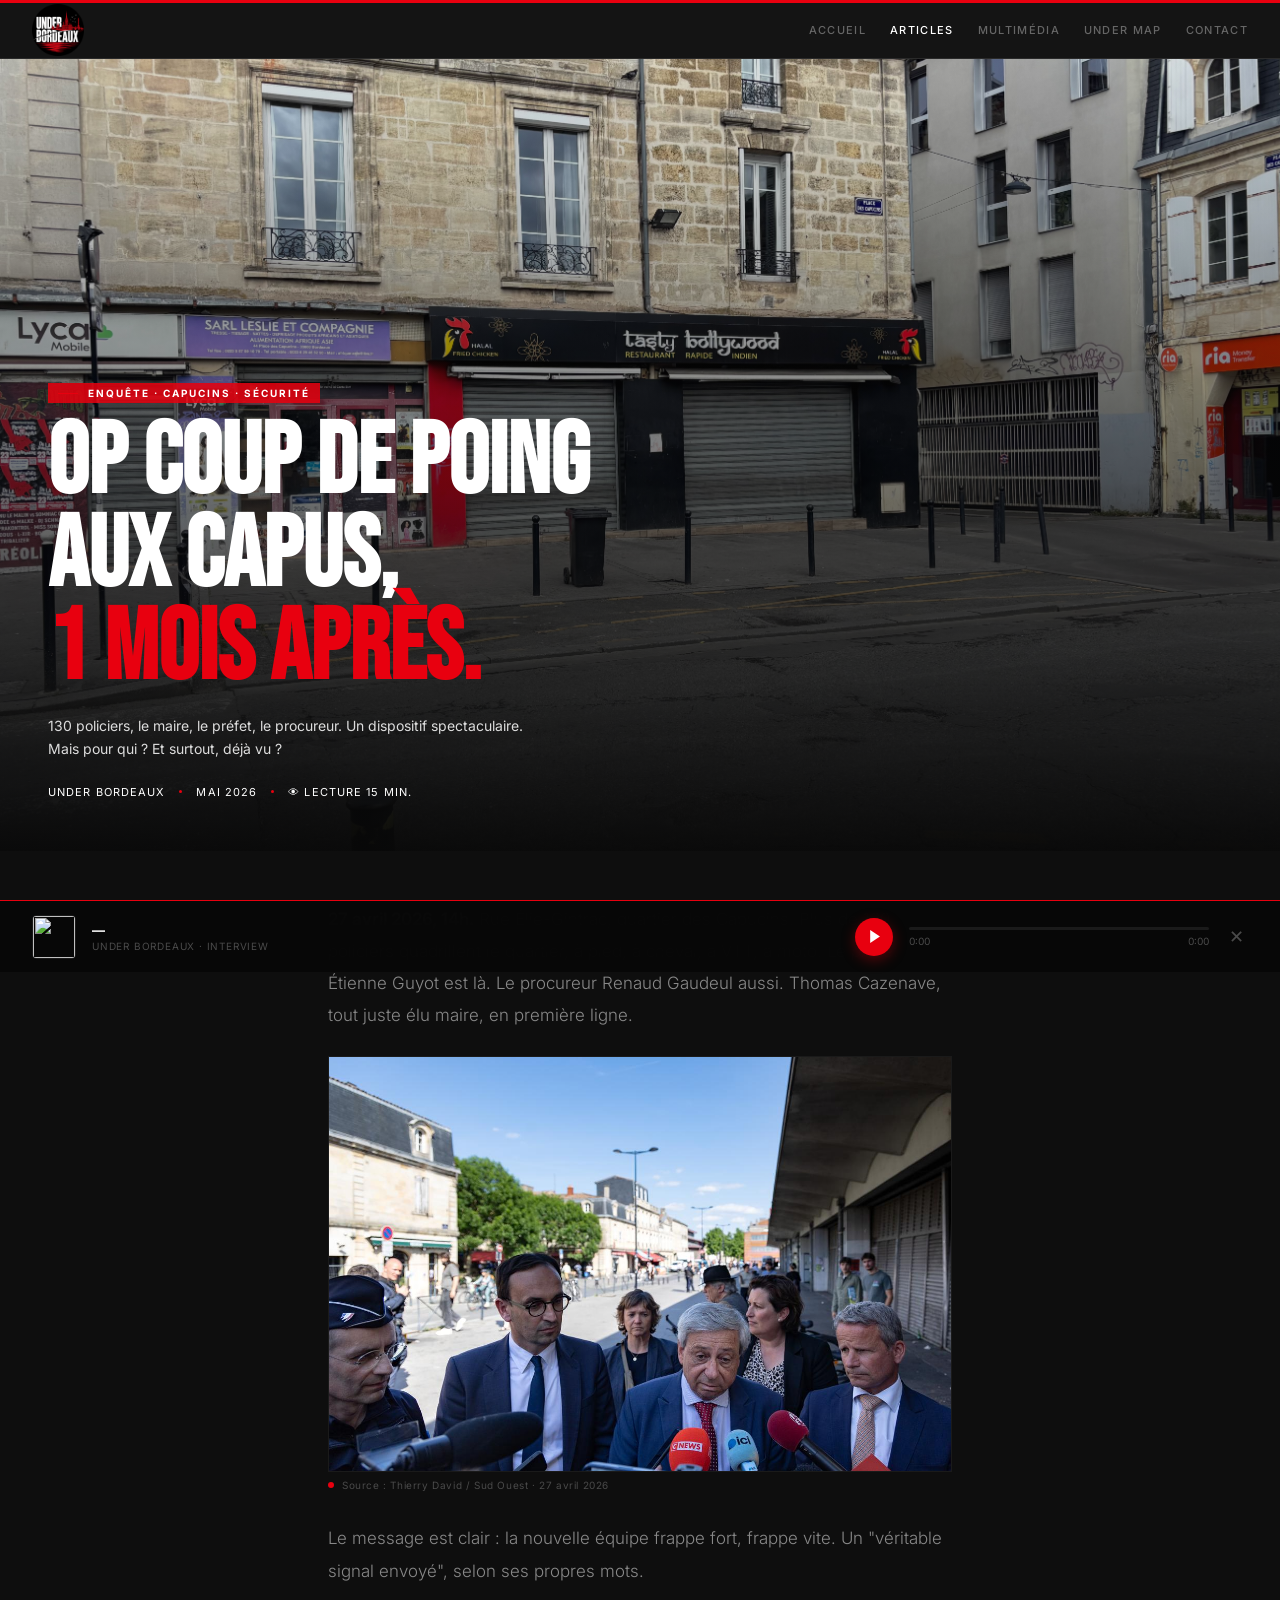
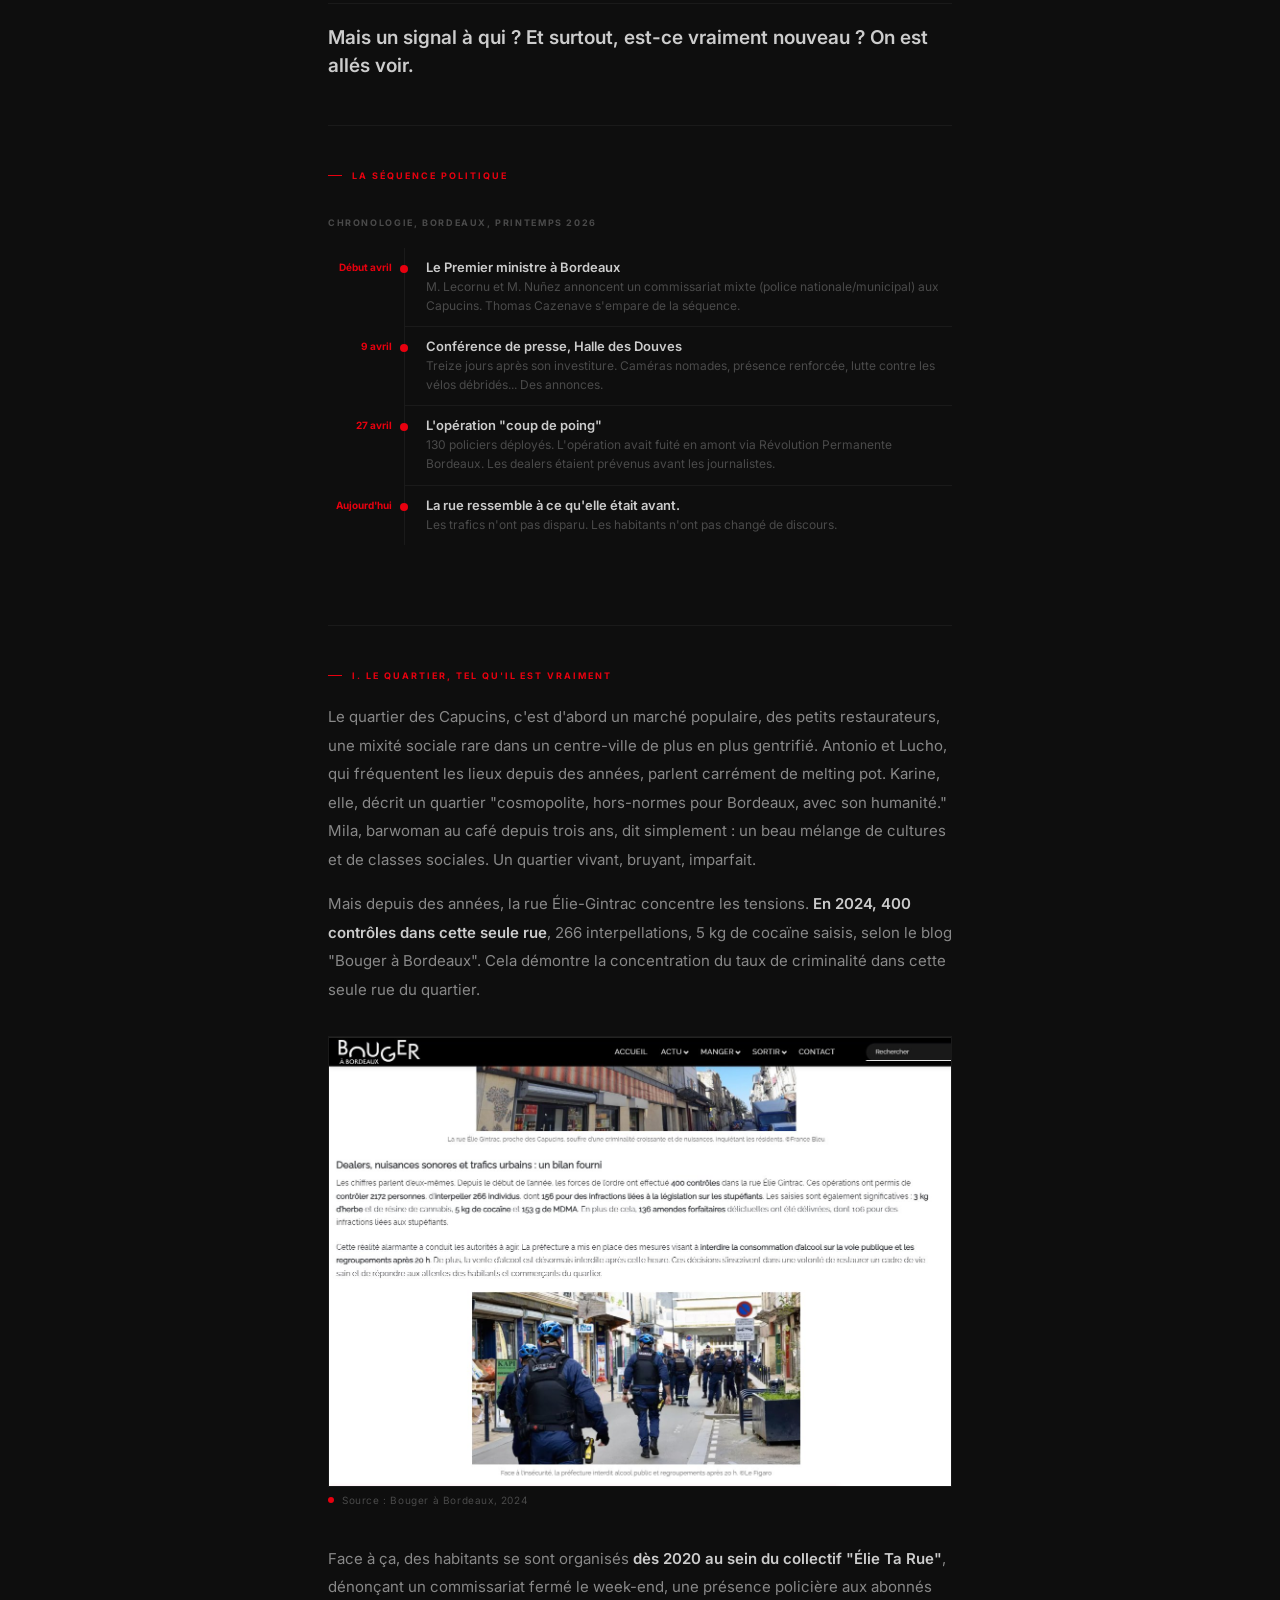
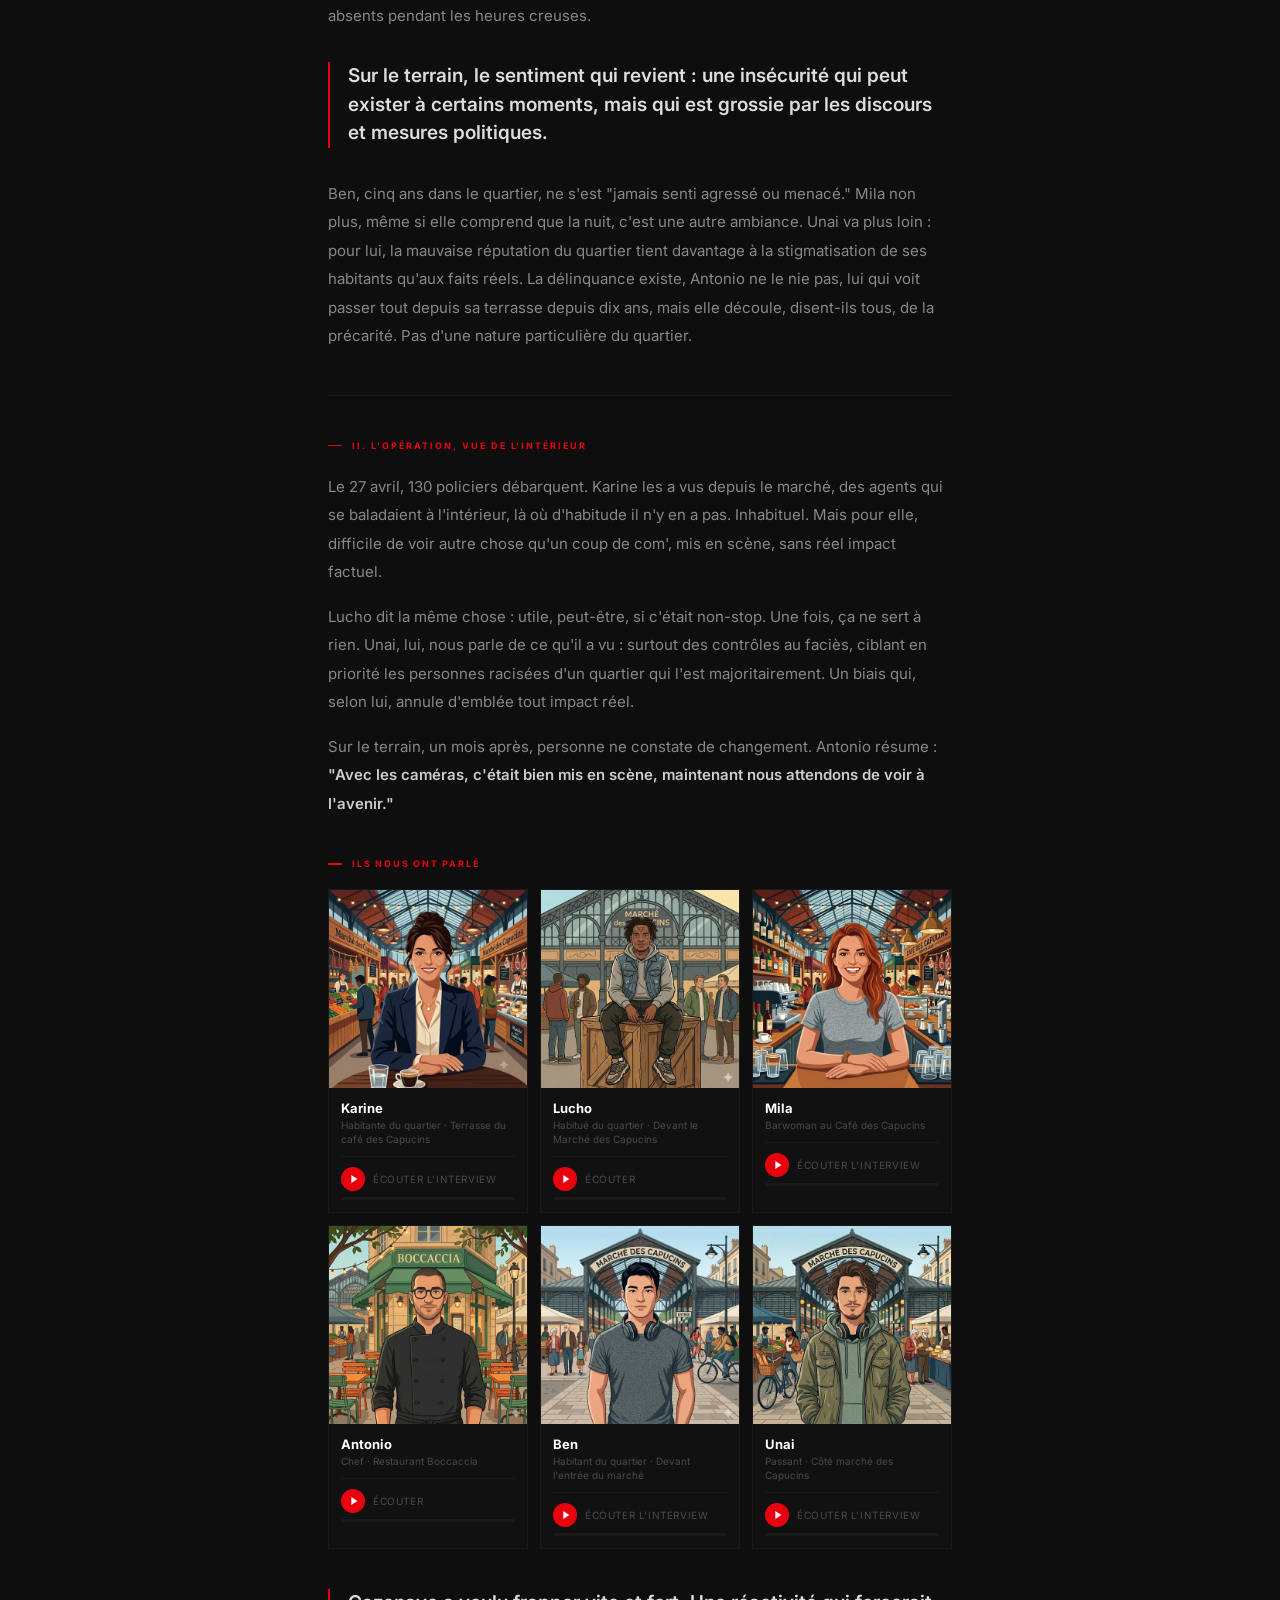
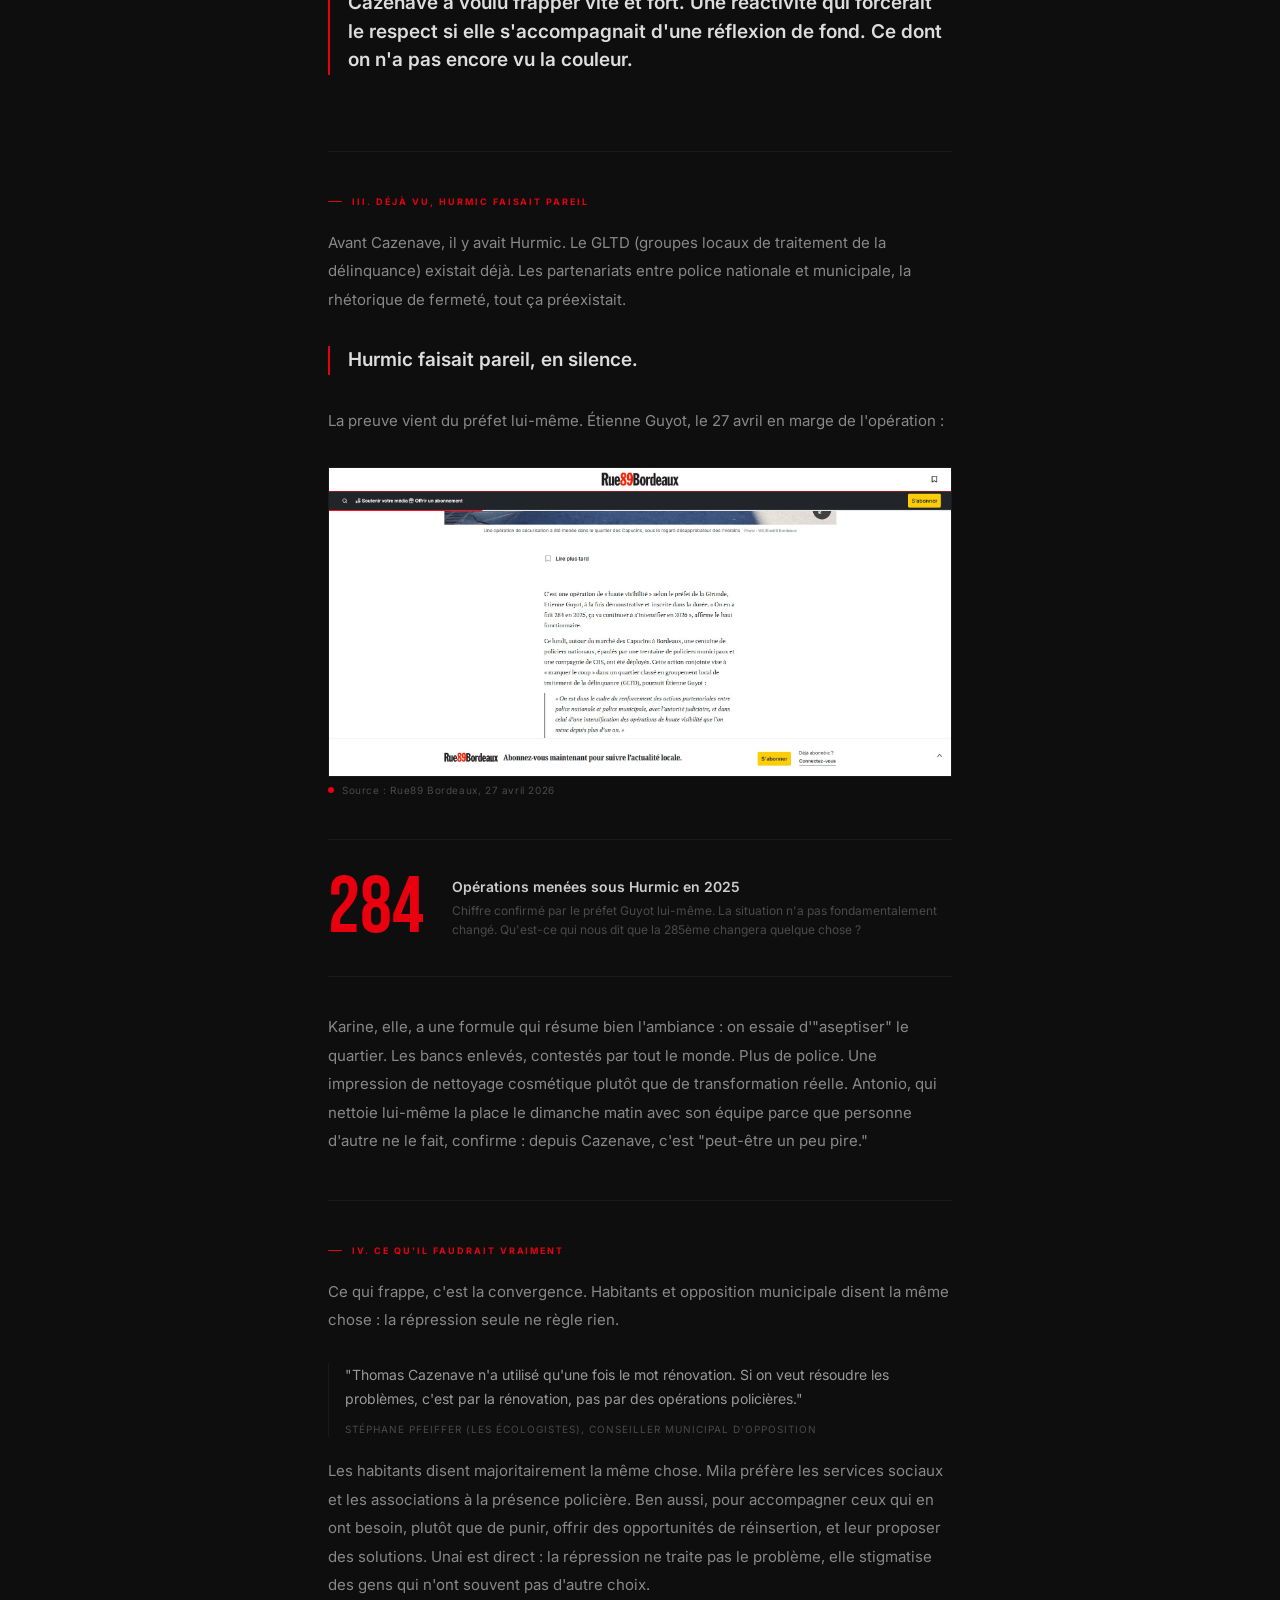
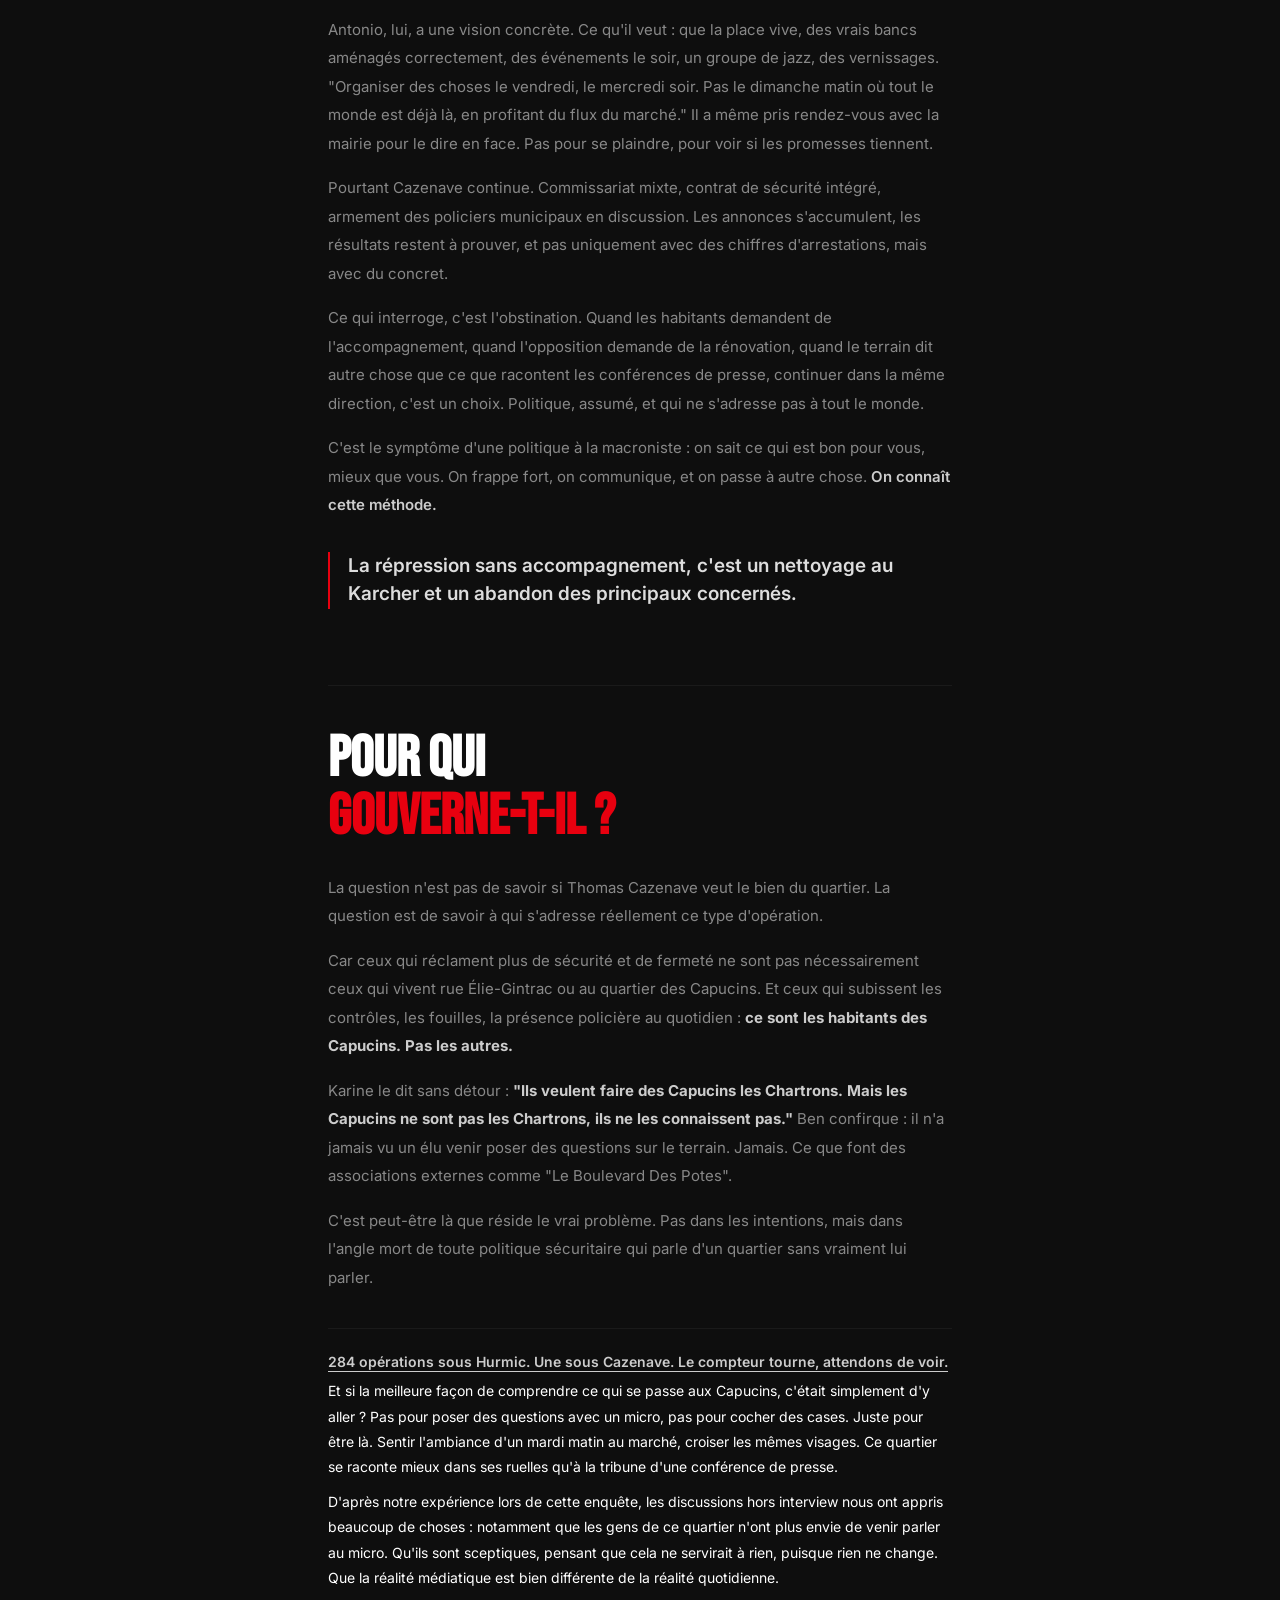
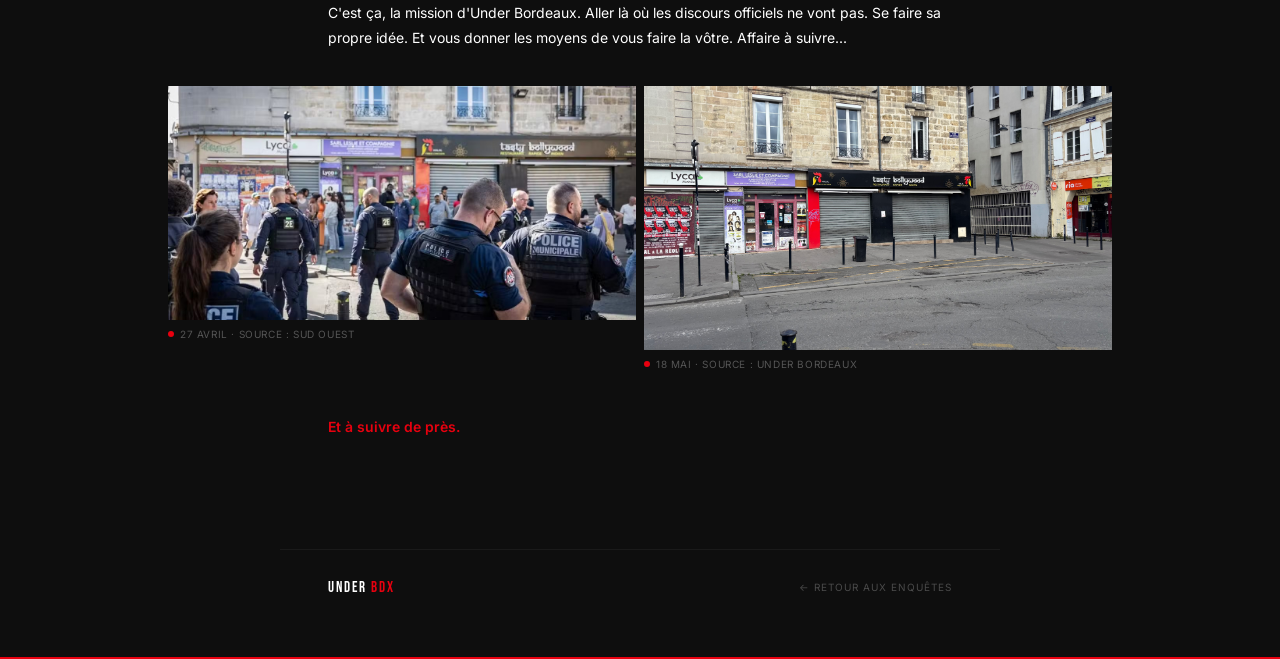
==== commit e7855e1f: "Update article1.html" ====
--- a/article1.html
+++ b/article1.html
@@ -142,7 +142,7 @@
 <div class="ub-logo"><img alt="Under Bordeaux" src="images/logo.png" style="height:52px;width:auto;"/></div>
 <div class="ub-nav-links">
 <a href="index.html">Accueil</a>
-<a href="enquetes.html" style="color:#fff;">Enquêtes</a>
+<a href="articles.html" style="color:#fff;">Articles</a>
 <a href="podcasts.html">Multimédia</a>
 <a href="undermap.html">Under Map</a>
 <a href="index.html#contact">Contact</a>
@@ -392,7 +392,7 @@
 <!-- FOOTER -->
 <div class="art-ft">
 <div class="art-ft-logo">UNDER <span>BDX</span></div>
-<a href="enquetes.html">← Retour aux enquêtes</a>
+<a href="articles.html">← Retour aux enquêtes</a>
 </div>
 <div class="ub-redline"></div>
 
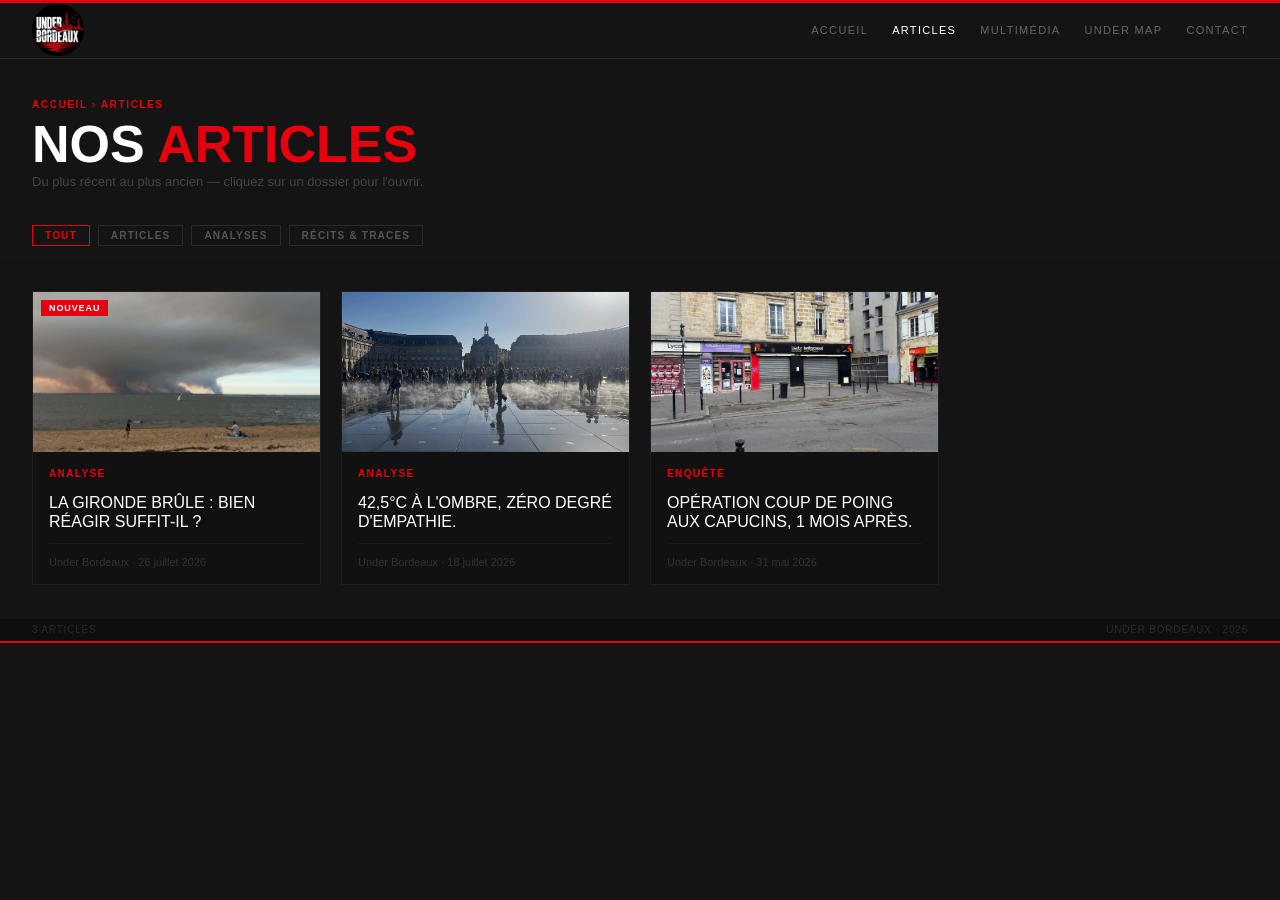
==== commit 50556026: "Update article1.html" ====
--- a/article1.html
+++ b/article1.html
@@ -1,549 +1,192 @@
 <!DOCTYPE html>
 <html lang="fr">
 <head>
-<meta charset="utf-8"/>
-<meta content="width=device-width, initial-scale=1.0" name="viewport"/>
-<title>Op coup de poing aux Capus, 1 mois après, Under Bordeaux</title>
-<link href="css/style.css" rel="stylesheet"/>
-<link href="https://fonts.googleapis.com" rel="preconnect"/>
-<link href="https://fonts.googleapis.com/css2?family=Bebas+Neue&family=Inter:wght@300;400;500;600;700&display=swap" rel="stylesheet"/>
-<style>
-    :root { --red: #E8000F; --bg: #0e0e0e; --border: #1a1a1a; --muted: #4a4a4a; --surface: #121212; }
-    *, *::before, *::after { box-sizing: border-box; margin: 0; padding: 0; }
-    body { background: var(--bg); color: #fff; font-family: 'Inter', sans-serif; }
+  <meta charset="UTF-8" />
+  <meta name="viewport" content="width=device-width, initial-scale=1.0" />
+  <title>Articles — Under Bordeaux</title>
+  <link rel="stylesheet" href="css/style.css" />
+  <style>
+    .ub-lib-filters { display: flex; gap: 8px; padding: 12px 32px; border-bottom: 0.5px solid #1a1a1a; }
+    .ub-filter { background: none; border: 0.5px solid #2a2a2a; color: #555; font-size: 10px; font-weight: 700; letter-spacing: 0.12em; text-transform: uppercase; padding: 4px 12px; cursor: pointer; transition: all 0.15s; }
+    .ub-filter:hover, .ub-filter.active { border-color: #E8000F; color: #E8000F; }
+    .ub-lib-grid { display: grid; grid-template-columns: repeat(auto-fill, minmax(260px, 1fr)); gap: 20px; padding: 32px; }
+    .ub-card { background: #111; border: 0.5px solid #1e1e1e; cursor: pointer; transition: all 0.15s; }
+    .ub-card:hover { border-color: #333; transform: translateY(-2px); }
+    .ub-card:hover .ub-card-title { color: #E8000F; }
+    .ub-card-img { width: 100%; height: 160px; object-fit: cover; display: block; background: #1a1a1a; position: relative; overflow: hidden; }
+    .ub-card-img img { width: 100%; height: 100%; object-fit: cover; display: block; }
+    .ub-card-img-placeholder { width: 100%; height: 160px; background: #1a1a1a; display: flex; align-items: center; justify-content: center; position: relative; }
+    .ub-card-badge { position: absolute; top: 8px; left: 8px; background: #E8000F; font-size: 9px; font-weight: 700; letter-spacing: 0.1em; text-transform: uppercase; color: #fff; padding: 3px 8px; }
+    .ub-card-body { padding: 16px; }
+    .ub-card-tag { font-size: 10px; font-weight: 700; letter-spacing: 0.14em; text-transform: uppercase; color: #E8000F; margin-bottom: 8px; }
+    .ub-card-title { font-family: Impact, Arial Black, sans-serif; font-size: 16px; text-transform: uppercase; color: #fff; line-height: 1.2; margin-bottom: 6px; transition: color 0.15s; }
+    .ub-card-meta { font-size: 11px; color: #333; padding-top: 12px; border-top: 0.5px solid #1a1a1a; }
+    .ub-statusbar { background: #0e0e0e; border-top: 0.5px solid #1a1a1a; padding: 6px 32px; display: flex; justify-content: space-between; font-size: 10px; color: #2a2a2a; letter-spacing: 0.08em; text-transform: uppercase; }
+    .ub-overlay { position: fixed; inset: 0; background: rgba(0,0,0,0.88); display: flex; align-items: center; justify-content: center; z-index: 100; padding: 20px; }
+    .ub-overlay.hidden { display: none; }
+    .ub-modal { background: #111; border: 0.5px solid #333; width: 420px; max-width: 100%; }
+    .ub-modal-head { background: #121212; border-bottom: 0.5px solid #222; padding: 10px 14px; display: flex; align-items: center; justify-content: space-between; }
+    .ub-modal-head-title { font-size: 10px; font-weight: 700; letter-spacing: 0.14em; text-transform: uppercase; color: #E8000F; }
+    .ub-modal-close { background: none; border: none; color: #555; font-size: 16px; cursor: pointer; }
+    .ub-modal-close:hover { color: #fff; }
+    .ub-modal-body { padding: 16px; }
+    .ub-modal-title { font-family: Impact, Arial Black, sans-serif; font-size: 18px; text-transform: uppercase; color: #fff; line-height: 1.15; margin-bottom: 6px; }
+    .ub-modal-meta { font-size: 11px; color: #444; margin-bottom: 10px; }
+    .ub-modal-desc { font-size: 13px; color: #666; line-height: 1.65; }
+    .ub-modal-foot { display: flex; gap: 8px; padding: 12px 16px; border-top: 0.5px solid #1e1e1e; }
+    .ub-modal-open { flex: 1; background: #E8000F; border: none; color: #fff; font-size: 11px; font-weight: 700; letter-spacing: 0.12em; text-transform: uppercase; padding: 10px; cursor: pointer; transition: background 0.15s; }
+    .ub-modal-open:hover { background: #c5000c; }
+    .ub-modal-cancel { background: none; border: 0.5px solid #2a2a2a; color: #555; font-size: 11px; font-weight: 700; letter-spacing: 0.12em; text-transform: uppercase; padding: 10px 14px; cursor: pointer; transition: all 0.15s; }
+    .ub-modal-cancel:hover { border-color: #555; color: #fff; }
+    .ub-lib-empty { padding: 60px 32px; text-align: center; color: #333; font-size: 13px; }
+    @media (max-width: 640px) {
+      .ub-lib-filters { padding: 12px 20px; flex-wrap: wrap; }
+      .ub-lib-grid { grid-template-columns: 1fr; padding: 20px; gap: 16px; }
+      .ub-lib-header { padding: 32px 20px 0 !important; }
+    }
+  </style>
+</head>
+<body style="background:#141414;color:#fff;margin:0;">
 
-    .hero { position: relative; height: 88vh; min-height: 520px; display: flex; align-items: flex-end; overflow: hidden; }
-    .hero-bg { position: absolute; inset: 0; background: linear-gradient(to bottom, rgba(8,8,8,0.1) 0%, rgba(8,8,8,0.98) 100%), url('images/capucins-hero.jpg') center/cover no-repeat; }
-    .hero-content { position: relative; z-index: 2; padding: 0 48px 52px; max-width: 860px; }
-    .hero-tag { font-size: 10px; font-weight: 700; letter-spacing: 0.2em; text-transform: uppercase; color: #fff; margin-bottom: 14px; background: rgba(232,0,15,0.85); padding: 4px 10px; display: inline-flex; align-items: center; gap: 10px; }
-    .hero-tag::before { content: ''; width: 20px; height: 1.5px; background: var(--red); display: block; }
-    .hero-title { font-family: 'Bebas Neue', Impact, sans-serif; font-size: clamp(52px, 9vw, 100px); line-height: 0.93; color: #fff; margin-bottom: 18px; }
-    .hero-title span { color: var(--red); }
-    .hero-sub { font-size: 14px; color: #ddd; line-height: 1.65; max-width: 500px; margin-bottom: 24px; }
-    .hero-meta { display: flex; align-items: center; gap: 14px; font-size: 11px; color: #fff; letter-spacing: 0.1em; text-transform: uppercase; }
-    .dot { width: 3px; height: 3px; border-radius: 50%; background: var(--red); }
+  <div class="ub-redline"></div>
 
-    .art { max-width: 720px; margin: 0 auto; padding: 0 48px 100px; }
+  <nav class="ub-nav">
+    <div class="ub-logo"><img src="images/logo.png" alt="Under Bordeaux" style="height:52px;width:auto;" /></div>
+    <div class="ub-nav-links">
+      <a href="index.html">Accueil</a>
+      <a href="articles.html" style="color:#fff;">Articles</a>
+      <a href="podcasts.html">Multimédia</a>
+       <a href="undermap.html">Under Map</a>
+      <a href="index.html#contact">Contact</a>
+    </div>
+    <button class="ub-hamburger" aria-label="Menu">
+      <span></span><span></span><span></span>
+    </button>
+  </nav>
 
-    .art-intro { padding: 52px 0 44px; border-bottom: 0.5px solid var(--border); }
-    .art-intro p { font-size: 17px; line-height: 1.9; color: #888; font-weight: 300; margin-bottom: 16px; }
-    .art-intro p:last-child { margin: 0; }
-    .art-intro strong { color: #ddd; font-weight: 600; }
-    .art-intro .accroche { font-size: 19px; font-weight: 600; color: #ccc; line-height: 1.5; padding-top: 20px; margin-top: 4px; border-top: 0.5px solid var(--border); }
+  <!-- EN-TÊTE PAGE -->
+  <div class="ub-lib-header" style="padding:40px 32px 0;">
+    <div style="font-size:10px;font-weight:700;letter-spacing:0.16em;text-transform:uppercase;color:#E8000F;margin-bottom:8px;">Accueil › Articles</div>
+    <h1 style="font-family:Impact,Arial Black,sans-serif;font-size:clamp(28px,5vw,52px);text-transform:uppercase;line-height:1;color:#fff;margin-bottom:4px;">Nos <span style="color:#E8000F;">Articles</span></h1>
+    <p style="font-size:13px;color:#444;margin-bottom:0;">Du plus récent au plus ancien — cliquez sur un dossier pour l'ouvrir.</p>
+  </div>
 
-    .s { padding: 44px 0; border-bottom: 0.5px solid var(--border); }
-    .s:last-child { border-bottom: none; }
-    .s-label { font-size: 9px; font-weight: 700; letter-spacing: 0.22em; text-transform: uppercase; color: var(--red); margin-bottom: 22px; display: flex; align-items: center; gap: 10px; }
-    .s-label::before { content: ''; width: 14px; height: 1.5px; background: var(--red); display: block; }
-    .s p { font-size: 15px; line-height: 1.9; color: #888; margin-bottom: 16px; }
-    .s p:last-child { margin: 0; }
-    .s strong { color: #ccc; font-weight: 600; }
+  <!-- FILTRES -->
+  <div class="ub-lib-filters" style="margin-top:24px;">
+    <button class="ub-filter active" onclick="filter('all',this)">Tout</button>
+    <button class="ub-filter" onclick="filter('enquete',this)">Articles</button>
+    <button class="ub-filter" onclick="filter('analyse',this)">Analyses</button>
+    <button class="ub-filter" onclick="filter('article',this)">Récits & Traces</button>
+  </div>
 
-    .key { margin: 32px 0; padding-left: 18px; border-left: 2px solid var(--red); }
-    .key p { font-size: 19px; font-weight: 600; color: #ddd; line-height: 1.5; margin: 0; }
+  <!-- GRILLE -->
+  <div class="ub-lib-grid" id="grid"></div>
 
-    .timeline { margin: 36px 0; }
-    .tl-head { font-size: 9px; font-weight: 700; letter-spacing: 0.18em; text-transform: uppercase; color: var(--muted); margin-bottom: 20px; }
-    .tl-item { display: grid; grid-template-columns: 76px 1fr; position: relative; }
-    .tl-item::after { content: ''; position: absolute; left: 75.5px; top: 0; bottom: 0; width: 0.5px; background: var(--border); }
-    .tl-date { font-size: 10px; font-weight: 700; color: var(--red); padding: 13px 12px 13px 0; text-align: right; line-height: 1.3; }
-    .tl-body { padding: 11px 0 11px 22px; border-bottom: 0.5px solid var(--border); position: relative; }
-    .tl-body::before { content: ''; position: absolute; left: -4px; top: 17px; width: 8px; height: 8px; border-radius: 50%; background: var(--red); z-index: 1; }
-    .tl-item:last-child .tl-body { border-bottom: none; }
-    .tl-body strong { font-size: 13px; color: #ccc; display: block; margin-bottom: 3px; font-weight: 600; }
-    .tl-body p { font-size: 12px; color: var(--muted); line-height: 1.55; margin: 0; }
+  <!-- STATUSBAR -->
+  <div class="ub-statusbar">
+    <span id="count">0 articles</span>
+    <span>Under Bordeaux · 2026</span>
+  </div>
 
-    .src { margin: 32px 0; }
-    .src img { width: 100%; display: block; border: 0.5px solid var(--border); }
-    .src-cap { padding: 7px 0; font-size: 10px; color: var(--muted); letter-spacing: 0.06em; display: flex; align-items: center; gap: 8px; }
-    .src-cap::before { content: ''; width: 6px; height: 6px; border-radius: 50%; background: var(--red); flex-shrink: 0; }
+  <div class="ub-redline"></div>
 
-    .stat { margin: 36px 0; display: flex; align-items: center; gap: 28px; padding: 28px 0; border-top: 0.5px solid var(--border); border-bottom: 0.5px solid var(--border); }
-    .stat-n { font-family: 'Bebas Neue', Impact, sans-serif; font-size: 80px; color: var(--red); line-height: 1; flex-shrink: 0; }
-    .stat-t strong { font-size: 14px; color: #ccc; display: block; margin-bottom: 6px; font-weight: 600; }
-    .stat-t p { font-size: 12px; color: var(--muted); line-height: 1.6; margin: 0; }
+  <!-- MODAL -->
+  <div class="ub-overlay hidden" id="overlay">
+    <div class="ub-modal">
+      <div class="ub-modal-head">
+        <div class="ub-modal-head-title" id="m-tag">—</div>
+        <button class="ub-modal-close" onclick="closeModal()">✕</button>
+      </div>
+      <div id="m-img" style="width:100%;height:180px;background:#1a1a1a;display:flex;align-items:center;justify-content:center;font-size:48px;">📁</div>
+      <div class="ub-modal-body">
+        <div class="ub-modal-title" id="m-title">—</div>
+        <div class="ub-modal-meta" id="m-meta">—</div>
+        <div class="ub-modal-desc" id="m-desc">—</div>
+      </div>
+      <div class="ub-modal-foot">
+        <button class="ub-modal-open" id="m-open-btn">Ouvrir l'article →</button>
+        <button class="ub-modal-cancel" onclick="closeModal()">Fermer</button>
+      </div>
+    </div>
+  </div>
 
-    .cite { margin: 28px 0 20px; padding-left: 16px; border-left: 0.5px solid var(--border); }
-    .cite blockquote { font-size: 14px; color: #999; line-height: 1.7; margin-bottom: 7px; font-style: normal; }
-    .cite cite { font-size: 10px; color: var(--muted); letter-spacing: 0.1em; text-transform: uppercase; font-style: normal; }
+  <script src="js/main.js"></script>
+  <script>
+    /*
+    ✏️ AJOUTER VOS ARTICLES ICI
+    Copiez-collez un bloc { } pour chaque nouvel article.
+    Les champs :
+      - id      : numéro unique (1, 2, 3...)
+      - tag     : 'enquete', 'analyse' ou 'microtrottoir'
+      - label   : texte affiché ('Enquête', 'Analyse', 'Micro-trottoir')
+      - title   : titre de l'article
+      - date    : date de publication
+      - auteur  : nom(s) de l'auteur
+      - desc    : courte description
+      - nouveau : true si récent, false sinon
+      - img     : chemin vers la photo (ex: 'images/enquete1.jpg') ou null
+      - href    : lien vers la page de l'article (ex: 'article1.html')
+    */
+    const articles = [
+      { id:1, tag:'analyse', label:'Analyse', title:'La Gironde brûle : bien réagir suffit-il ?', date:'26 juillet 2026', auteur:'Under Bordeaux', desc:'Face aux incendies, Bordeaux a ouvert ses portes aux sinistrés. Une réaction à saluer. Mais les moyens de secours ont-ils été à la hauteur des choix passés ?', nouveau:true, img:'images/incendie-hero.jpeg', href:'incendie.html' },
+      { id:2, tag:'analyse', label:'Analyse', title:'42,5°C à l\'ombre, zéro degré d\'empathie.', date:'18 juillet 2026', auteur:'Under Bordeaux', desc:'Chronique d\'une canicule à deux vitesses. Records de chaleur, transports à l\'arrêt et discours déconnectés : à Bordeaux, tout le monde n\'a pas chaud de la même manière.', nouveau:false, img:'images/canicule-miroir-eau.webp', href:'canicule.html' },
+      { id:3, tag:'enquete', label:'Enquête', title:'Opération coup de poing aux Capucins, 1 mois après.', date:'31 mai 2026', auteur:'Under Bordeaux', desc:'Investigations sur les méthodes répressives des équipes municipales à Bordeaux, au sein du quartier des Capucins.', nouveau:false, img:'images/capucins.jpg', href:'article1.html' },
+    ];
 
-    .conclu { padding: 44px 0 0; }
-    .conclu-title { font-family: 'Bebas Neue', Impact, sans-serif; font-size: clamp(38px, 6vw, 58px); line-height: 1; color: #fff; margin-bottom: 28px; }
-    .conclu-title span { color: var(--red); }
-    .conclu p { font-size: 15px; line-height: 1.9; color: #888; margin-bottom: 16px; }
-    .conclu strong { color: #ccc; }
-    .conclu-close { margin-top: 36px; padding-top: 24px; border-top: 0.5px solid var(--border); }
-    .conclu-close strong { font-size: 14px; color: #ccc; display: block; margin-bottom: 8px; font-weight: 600; }
-    .conclu-close p { font-size: 14px; color: #fff; line-height: 1.8; margin-bottom: 10px; }
+    let current = null;
 
-    .profils { margin: 40px 0; }
-    .profils-label { font-size: 9px; font-weight: 700; letter-spacing: 0.2em; text-transform: uppercase; color: var(--red); margin-bottom: 20px; display: flex; align-items: center; gap: 10px; }
-    .profils-label::before { content: ''; width: 14px; height: 1.5px; background: var(--red); display: block; }
-    .profils-grid { display: grid; grid-template-columns: repeat(3, 1fr); gap: 12px; }
-    .profil-card { background: #111; border: 0.5px solid var(--border); cursor: pointer; transition: all 0.2s; overflow: hidden; }
-    .profil-card:hover { border-color: var(--red); transform: translateY(-2px); }
-    .profil-card.active { border-color: var(--red); }
-    .profil-avatar { width: 100%; aspect-ratio: 1; overflow: hidden; position: relative; }
-    .profil-avatar img { width: 100%; height: 100%; object-fit: cover; display: block; transition: transform 0.3s; }
-    .profil-card:hover .profil-avatar img { transform: scale(1.04); }
-    .profil-info { padding: 12px; }
-    .profil-name { font-size: 13px; font-weight: 700; color: #fff; margin-bottom: 2px; }
-    .profil-desc { font-size: 10px; color: var(--muted); line-height: 1.4; }
-    .profil-play { display: flex; align-items: center; gap: 8px; margin-top: 10px; padding-top: 10px; border-top: 0.5px solid var(--border); }
-    .profil-play-btn { width: 24px; height: 24px; border-radius: 50%; background: var(--red); border: none; display: flex; align-items: center; justify-content: center; cursor: pointer; flex-shrink: 0; transition: all 0.15s; }
-    .profil-play-btn:hover { background: #c5000c; transform: scale(1.1); }
-    .profil-play-btn svg { width: 8px; height: 8px; fill: #fff; margin-left: 1px; }
-    .profil-play-label { font-size: 10px; color: var(--muted); letter-spacing: 0.06em; text-transform: uppercase; }
-    .profil-card.active .profil-play-label { color: var(--red); }
-    .profil-audio-bar { height: 3px; background: var(--border); margin-top: 6px; border-radius: 2px; overflow: hidden; display: block; cursor: pointer; }
-    .profil-audio-bar:hover { height: 4px; }
-    .profil-audio-fill { height: 100%; background: var(--red); width: 0%; transition: width 0.1s; border-radius: 2px; }
-
-    .art-player { position: fixed; bottom: 0; left: 0; right: 0; height: 72px; background: rgba(8,8,8,0.98); backdrop-filter: blur(30px); border-top: 1px solid var(--red); display: flex; align-items: center; gap: 16px; padding: 0 32px; z-index: 100; transform: translateY(100%); transition: transform 0.3s cubic-bezier(0.4,0,0.2,1); }
-    .art-player.visible { transform: translateY(0); }
-    .art-player-avatar { width: 44px; height: 44px; border-radius: 4px; overflow: hidden; flex-shrink: 0; border: 0.5px solid var(--border); }
-    .art-player-avatar img { width: 100%; height: 100%; object-fit: cover; display: block; }
-    .art-player-info { flex: 1; min-width: 0; }
-    .art-player-name { font-size: 13px; font-weight: 700; color: #fff; margin-bottom: 2px; white-space: nowrap; overflow: hidden; text-overflow: ellipsis; }
-    .art-player-desc { font-size: 10px; color: var(--muted); text-transform: uppercase; letter-spacing: 0.08em; white-space: nowrap; overflow: hidden; text-overflow: ellipsis; }
-    .art-player-btn { width: 38px; height: 38px; border-radius: 50%; background: var(--red); border: none; display: flex; align-items: center; justify-content: center; cursor: pointer; flex-shrink: 0; transition: all 0.18s; box-shadow: 0 4px 14px rgba(232,0,15,0.35); }
-    .art-player-btn:hover { background: #c5000c; transform: scale(1.06); }
-    .art-player-btn svg { width: 13px; height: 13px; fill: #fff; }
-    .art-player-prog { flex: 1; max-width: 300px; }
-    .art-player-bar { width: 100%; height: 3px; background: var(--border); cursor: pointer; border-radius: 2px; margin-bottom: 5px; }
-    .art-player-bar:hover { height: 4px; }
-    .art-player-fill { height: 100%; background: var(--red); border-radius: 2px; width: 0%; transition: width 0.1s; }
-    .art-player-times { display: flex; justify-content: space-between; font-size: 10px; color: var(--muted); font-variant-numeric: tabular-nums; }
-    .art-player-close { background: none; border: none; color: var(--muted); font-size: 18px; cursor: pointer; transition: color 0.15s; padding: 4px; flex-shrink: 0; }
-    .art-player-close:hover { color: #fff; }
-
-    .art-ft { max-width: 720px; margin: 0 auto; padding: 28px 48px 60px; border-top: 0.5px solid var(--border); display: flex; align-items: center; justify-content: space-between; }
-    .art-ft-logo { font-family: 'Bebas Neue', Impact, sans-serif; font-size: 15px; letter-spacing: 2px; color: #fff; }
-    .art-ft-logo span { color: var(--red); }
-    .art-ft a { font-size: 10px; color: var(--muted); text-decoration: none; letter-spacing: 0.1em; text-transform: uppercase; transition: color 0.15s; }
-    .art-ft a:hover { color: #fff; }
-
-    /* Photo compare responsive */
-    .photo-compare { margin: 36px -160px; }
-
-    @media (max-width: 640px) {
-      .hero-content { padding: 0 20px 40px; }
-      .art { padding: 0 20px 80px; }
-      .stat { flex-direction: column; gap: 12px; align-items: flex-start; }
-      .art-ft { padding: 24px 20px 40px; flex-direction: column; gap: 14px; align-items: flex-start; }
-      .profils-grid { grid-template-columns: repeat(2, 1fr); }
-      .photo-compare { margin: 32px 0; }
-    }
-</style>
-</head>
-<body>
-<div class="ub-redline"></div>
-<nav class="ub-nav">
-<div class="ub-logo"><img alt="Under Bordeaux" src="images/logo.png" style="height:52px;width:auto;"/></div>
-<div class="ub-nav-links">
-<a href="index.html">Accueil</a>
-<a href="articles.html" style="color:#fff;">Articles</a>
-<a href="podcasts.html">Multimédia</a>
-<a href="undermap.html">Under Map</a>
-<a href="index.html#contact">Contact</a>
-</div>
-<button aria-label="Menu" class="ub-hamburger"><span></span><span></span><span></span></button>
-</nav>
-
-<!-- HERO -->
-<div class="hero">
-<div class="hero-bg"></div>
-<div class="hero-content">
-<div class="hero-tag">Enquête · Capucins · Sécurité</div>
-<h1 class="hero-title">Op coup de poing<br/>aux Capus,<br/><span>1 mois après.</span></h1>
-<p class="hero-sub">130 policiers, le maire, le préfet, le procureur. Un dispositif spectaculaire. Mais pour qui ? Et surtout, déjà vu ?</p>
-<div class="hero-meta">
-<span>Under Bordeaux</span><div class="dot"></div>
-<span>Mai 2026</span><div class="dot"></div>
-<span>👁 Lecture 15 min.</span>
-</div>
-</div>
-</div>
-
-<div class="art">
-
-<!-- INTRO -->
-<div class="art-intro">
-<p><strong>27 avril 2026, 14h.</strong> Rue Élie-Gintrac, quartier des Capucins. Plus de 130 policiers quadrillent le quartier, à pied, à cheval, à VTT, à moto. Le préfet Étienne Guyot est là. Le procureur Renaud Gaudeul aussi. Thomas Cazenave, tout juste élu maire, en première ligne.</p>
-<div class="src" style="margin:24px 0;">
-<img alt="Le préfet Guyot, le maire Cazenave et le procureur Gaudeul aux Capucins" src="images/3Antag.jpg" style="width:100%;display:block;border:0.5px solid var(--border);"/>
-<div class="src-cap">Source : Thierry David / Sud Ouest · 27 avril 2026</div>
-</div>
-<p>Le message est clair : la nouvelle équipe frappe fort, frappe vite. Un "véritable signal envoyé", selon ses propres mots.</p>
-<p class="accroche">Mais un signal à qui ? Et surtout, est-ce vraiment nouveau ? On est allés voir.</p>
-</div>
-
-<!-- SÉQUENCE POLITIQUE -->
-<div class="s">
-<div class="s-label">La séquence politique</div>
-<div class="timeline">
-<div class="tl-head">Chronologie, Bordeaux, printemps 2026</div>
-<div class="tl-item">
-<div class="tl-date">Début avril</div>
-<div class="tl-body">
-<strong>Le Premier ministre à Bordeaux</strong>
-<p>M. Lecornu et M. Nuñez annoncent un commissariat mixte (police nationale/municipal) aux Capucins. Thomas Cazenave s'empare de la séquence.</p>
-</div>
-</div>
-<div class="tl-item">
-<div class="tl-date">9 avril</div>
-<div class="tl-body">
-<strong>Conférence de presse, Halle des Douves</strong>
-<p>Treize jours après son investiture. Caméras nomades, présence renforcée, lutte contre les vélos débridés... Des annonces.</p>
-</div>
-</div>
-<div class="tl-item">
-<div class="tl-date">27 avril</div>
-<div class="tl-body">
-<strong>L'opération "coup de poing"</strong>
-<p>130 policiers déployés. L'opération avait fuité en amont via Révolution Permanente Bordeaux. Les dealers étaient prévenus avant les journalistes.</p>
-</div>
-</div>
-<div class="tl-item">
-<div class="tl-date">Aujourd'hui</div>
-<div class="tl-body">
-<strong>La rue ressemble à ce qu'elle était avant.</strong>
-<p>Les trafics n'ont pas disparu. Les habitants n'ont pas changé de discours.</p>
-</div>
-</div>
-</div>
-</div>
-
-<!-- CHAPITRE I -->
-<div class="s">
-<div class="s-label">I. Le quartier, tel qu'il est vraiment</div>
-<p>Le quartier des Capucins, c'est d'abord un marché populaire, des petits restaurateurs, une mixité sociale rare dans un centre-ville de plus en plus gentrifié. Antonio et Lucho, qui fréquentent les lieux depuis des années, parlent carrément de melting pot. Karine, elle, décrit un quartier "cosmopolite, hors-normes pour Bordeaux, avec son humanité." Mila, barwoman au café depuis trois ans, dit simplement : un beau mélange de cultures et de classes sociales. Un quartier vivant, bruyant, imparfait.</p>
-<p>Mais depuis des années, la rue Élie-Gintrac concentre les tensions. <strong>En 2024, 400 contrôles dans cette seule rue</strong>, 266 interpellations, 5 kg de cocaïne saisis, selon le blog "Bouger à Bordeaux". Cela démontre la concentration du taux de criminalité dans cette seule rue du quartier.</p>
-<div class="src">
-<img alt="Chiffres Bouger à Bordeaux 2024" src="images/BougeraBDXchiffre.png"/>
-<div class="src-cap">Source : Bouger à Bordeaux, 2024</div>
-</div>
-<p>Face à ça, des habitants se sont organisés <strong>dès 2020 au sein du collectif "Élie Ta Rue"</strong>, dénonçant un commissariat fermé le week-end, une présence policière aux abonnés absents pendant les heures creuses.</p>
-<div class="key">
-<p>Sur le terrain, le sentiment qui revient : une insécurité qui peut exister à certains moments, mais qui est grossie par les discours et mesures politiques.</p>
-</div>
-<p>Ben, cinq ans dans le quartier, ne s'est "jamais senti agressé ou menacé." Mila non plus, même si elle comprend que la nuit, c'est une autre ambiance. Unai va plus loin : pour lui, la mauvaise réputation du quartier tient davantage à la stigmatisation de ses habitants qu'aux faits réels. La délinquance existe, Antonio ne le nie pas, lui qui voit passer tout depuis sa terrasse depuis dix ans, mais elle découle, disent-ils tous, de la précarité. Pas d'une nature particulière du quartier.</p>
-</div>
-
-<!-- CHAPITRE II -->
-<div class="s">
-<div class="s-label">II. L'opération, vue de l'intérieur</div>
-<p>Le 27 avril, 130 policiers débarquent. Karine les a vus depuis le marché, des agents qui se baladaient à l'intérieur, là où d'habitude il n'y en a pas. Inhabituel. Mais pour elle, difficile de voir autre chose qu'un coup de com', mis en scène, sans réel impact factuel.</p>
-<p>Lucho dit la même chose : utile, peut-être, si c'était non-stop. Une fois, ça ne sert à rien. Unai, lui, nous parle de ce qu'il a vu : surtout des contrôles au faciès, ciblant en priorité les personnes racisées d'un quartier qui l'est majoritairement. Un biais qui, selon lui, annule d'emblée tout impact réel.</p>
-<p>Sur le terrain, un mois après, personne ne constate de changement. Antonio résume : <strong>"Avec les caméras, c'était bien mis en scène, maintenant nous attendons de voir à l'avenir."</strong></p>
-
-<div class="profils">
-<div class="profils-label">Ils nous ont parlé</div>
-<div class="profils-grid">
-<div class="profil-card" id="profil-karine" onclick="toggleProfil('karine')">
-<div class="profil-avatar"><img alt="Karine" src="images/interview-karine.jpg"/></div>
-<div class="profil-info">
-<div class="profil-name">Karine</div>
-<div class="profil-desc">Habitante du quartier · Terrasse du café des Capucins</div>
-<div class="profil-play">
-<button class="profil-play-btn" id="btn-karine"><svg viewBox="0 0 10 12"><polygon points="1,0 10,6 1,12"></polygon></svg></button>
-<div class="profil-play-label">Écouter l'interview</div>
-</div>
-<div class="profil-audio-bar" onclick="event.stopPropagation();seekProfil(event,'karine')"><div class="profil-audio-fill" id="fill-karine"></div></div>
-</div>
-</div>
-<div class="profil-card" id="profil-lucho" onclick="toggleProfil('lucho')">
-<div class="profil-avatar"><img alt="Lucho" src="images/interview-lucho.png"/></div>
-<div class="profil-info">
-<div class="profil-name">Lucho</div>
-<div class="profil-desc">Habitué du quartier · Devant le Marché des Capucins</div>
-<div class="profil-play">
-<button class="profil-play-btn" id="btn-lucho" onclick="event.stopPropagation();toggleProfil('lucho')"><svg viewBox="0 0 10 12"><polygon points="1,0 10,6 1,12"></polygon></svg></button>
-<span class="profil-play-label">Écouter</span>
-</div>
-<div class="profil-audio-bar" onclick="event.stopPropagation();seekProfil(event,'lucho')"><div class="profil-audio-fill" id="fill-lucho"></div></div>
-</div>
-</div>
-<div class="profil-card" id="profil-mila" onclick="toggleProfil('mila')">
-<div class="profil-avatar"><img alt="Mila" src="images/interview-mila.jpg"/></div>
-<div class="profil-info">
-<div class="profil-name">Mila</div>
-<div class="profil-desc">Barwoman au Café des Capucins</div>
-<div class="profil-play">
-<button class="profil-play-btn" id="btn-mila"><svg viewBox="0 0 10 12"><polygon points="1,0 10,6 1,12"></polygon></svg></button>
-<div class="profil-play-label">Écouter l'interview</div>
-</div>
-<div class="profil-audio-bar" onclick="event.stopPropagation();seekProfil(event,'mila')"><div class="profil-audio-fill" id="fill-mila"></div></div>
-</div>
-</div>
-<div class="profil-card" id="profil-antonio" onclick="toggleProfil('antonio')">
-<div class="profil-avatar"><img alt="Antonio" src="images/interview-antonio.png"/></div>
-<div class="profil-info">
-<div class="profil-name">Antonio</div>
-<div class="profil-desc">Chef · Restaurant Boccaccia</div>
-<div class="profil-play">
-<button class="profil-play-btn" id="btn-antonio" onclick="event.stopPropagation();toggleProfil('antonio')"><svg viewBox="0 0 10 12"><polygon points="1,0 10,6 1,12"></polygon></svg></button>
-<span class="profil-play-label">Écouter</span>
-</div>
-<div class="profil-audio-bar" onclick="event.stopPropagation();seekProfil(event,'antonio')"><div class="profil-audio-fill" id="fill-antonio"></div></div>
-</div>
-</div>
-<div class="profil-card" id="profil-ben" onclick="toggleProfil('ben')">
-<div class="profil-avatar"><img alt="Ben" src="images/interview-ben.jpg"/></div>
-<div class="profil-info">
-<div class="profil-name">Ben</div>
-<div class="profil-desc">Habitant du quartier · Devant l'entrée du marché</div>
-<div class="profil-play">
-<button class="profil-play-btn" id="btn-ben"><svg viewBox="0 0 10 12"><polygon points="1,0 10,6 1,12"></polygon></svg></button>
-<div class="profil-play-label">Écouter l'interview</div>
-</div>
-<div class="profil-audio-bar" onclick="event.stopPropagation();seekProfil(event,'ben')"><div class="profil-audio-fill" id="fill-ben"></div></div>
-</div>
-</div>
-<div class="profil-card" id="profil-unai" onclick="toggleProfil('unai')">
-<div class="profil-avatar"><img alt="Unai" src="images/interview-unai.jpg"/></div>
-<div class="profil-info">
-<div class="profil-name">Unai</div>
-<div class="profil-desc">Passant · Côté marché des Capucins</div>
-<div class="profil-play">
-<button class="profil-play-btn" id="btn-unai"><svg viewBox="0 0 10 12"><polygon points="1,0 10,6 1,12"></polygon></svg></button>
-<div class="profil-play-label">Écouter l'interview</div>
-</div>
-<div class="profil-audio-bar" onclick="event.stopPropagation();seekProfil(event,'unai')"><div class="profil-audio-fill" id="fill-unai"></div></div>
-</div>
-</div>
-</div>
-</div>
-
-<div class="key">
-<p>Cazenave a voulu frapper vite et fort. Une réactivité qui forcerait le respect si elle s'accompagnait d'une réflexion de fond. Ce dont on n'a pas encore vu la couleur.</p>
-</div>
-</div>
-
-<!-- CHAPITRE III -->
-<div class="s">
-<div class="s-label">III. Déjà vu, Hurmic faisait pareil</div>
-<p>Avant Cazenave, il y avait Hurmic. Le GLTD (groupes locaux de traitement de la délinquance) existait déjà. Les partenariats entre police nationale et municipale, la rhétorique de fermeté, tout ça préexistait.</p>
-<div class="key">
-<p>Hurmic faisait pareil, en silence.</p>
-</div>
-<p>La preuve vient du préfet lui-même. Étienne Guyot, le 27 avril en marge de l'opération :</p>
-<div class="src">
-<img alt="Citation Guyot, 284 opérations en 2025" src="images/284OPGUYOT.png"/>
-<div class="src-cap">Source : Rue89 Bordeaux, 27 avril 2026</div>
-</div>
-<div class="stat">
-<div class="stat-n">284</div>
-<div class="stat-t">
-<strong>Opérations menées sous Hurmic en 2025</strong>
-<p>Chiffre confirmé par le préfet Guyot lui-même. La situation n'a pas fondamentalement changé. Qu'est-ce qui nous dit que la 285ème changera quelque chose ?</p>
-</div>
-</div>
-<p>Karine, elle, a une formule qui résume bien l'ambiance : on essaie d'"aseptiser" le quartier. Les bancs enlevés, contestés par tout le monde. Plus de police. Une impression de nettoyage cosmétique plutôt que de transformation réelle. Antonio, qui nettoie lui-même la place le dimanche matin avec son équipe parce que personne d'autre ne le fait, confirme : depuis Cazenave, c'est "peut-être un peu pire."</p>
-</div>
-
-<!-- CHAPITRE IV -->
-<div class="s">
-<div class="s-label">IV. Ce qu'il faudrait vraiment</div>
-<p>Ce qui frappe, c'est la convergence. Habitants et opposition municipale disent la même chose : la répression seule ne règle rien.</p>
-<div class="cite">
-<blockquote>"Thomas Cazenave n'a utilisé qu'une fois le mot rénovation. Si on veut résoudre les problèmes, c'est par la rénovation, pas par des opérations policières."</blockquote>
-<cite>Stéphane Pfeiffer (Les écologistes), conseiller municipal d'opposition</cite>
-</div>
-<p>Les habitants disent majoritairement la même chose. Mila préfère les services sociaux et les associations à la présence policière. Ben aussi, pour accompagner ceux qui en ont besoin, plutôt que de punir, offrir des opportunités de réinsertion, et leur proposer des solutions. Unai est direct : la répression ne traite pas le problème, elle stigmatise des gens qui n'ont souvent pas d'autre choix.</p>
-<p>Antonio, lui, a une vision concrète. Ce qu'il veut : que la place vive, des vrais bancs aménagés correctement, des événements le soir, un groupe de jazz, des vernissages. "Organiser des choses le vendredi, le mercredi soir. Pas le dimanche matin où tout le monde est déjà là, en profitant du flux du marché." Il a même pris rendez-vous avec la mairie pour le dire en face. Pas pour se plaindre, pour voir si les promesses tiennent.</p>
-<p>Pourtant Cazenave continue. Commissariat mixte, contrat de sécurité intégré, armement des policiers municipaux en discussion. Les annonces s'accumulent, les résultats restent à prouver, et pas uniquement avec des chiffres d'arrestations, mais avec du concret.</p>
-<p>Ce qui interroge, c'est l'obstination. Quand les habitants demandent de l'accompagnement, quand l'opposition demande de la rénovation, quand le terrain dit autre chose que ce que racontent les conférences de presse, continuer dans la même direction, c'est un choix. Politique, assumé, et qui ne s'adresse pas à tout le monde.</p>
-<p>C'est le symptôme d'une politique à la macroniste : on sait ce qui est bon pour vous, mieux que vous. On frappe fort, on communique, et on passe à autre chose. <strong>On connaît cette méthode.</strong></p>
-<div class="key">
-<p>La répression sans accompagnement, c'est un nettoyage au Karcher et un abandon des principaux concernés.</p>
-</div>
-</div>
-
-<!-- CONCLUSION -->
-<div class="conclu">
-<h2 class="conclu-title">Pour qui<br/><span>gouverne-t-il ?</span></h2>
-<p>La question n'est pas de savoir si Thomas Cazenave veut le bien du quartier. La question est de savoir à qui s'adresse réellement ce type d'opération.</p>
-<p>Car ceux qui réclament plus de sécurité et de fermeté ne sont pas nécessairement ceux qui vivent rue Élie-Gintrac ou au quartier des Capucins. Et ceux qui subissent les contrôles, les fouilles, la présence policière au quotidien : <strong>ce sont les habitants des Capucins. Pas les autres.</strong></p>
-<p>Karine le dit sans détour : <strong>"Ils veulent faire des Capucins les Chartrons. Mais les Capucins ne sont pas les Chartrons, ils ne les connaissent pas."</strong> Ben confirque : il n'a jamais vu un élu venir poser des questions sur le terrain. Jamais. Ce que font des associations externes comme "Le Boulevard Des Potes".</p>
-<p>C'est peut-être là que réside le vrai problème. Pas dans les intentions, mais dans l'angle mort de toute politique sécuritaire qui parle d'un quartier sans vraiment lui parler.</p>
-<div class="conclu-close">
-<strong style="text-decoration:underline;text-underline-offset:4px;">284 opérations sous Hurmic. Une sous Cazenave. Le compteur tourne, attendons de voir.</strong>
-<p>Et si la meilleure façon de comprendre ce qui se passe aux Capucins, c'était simplement d'y aller ? Pas pour poser des questions avec un micro, pas pour cocher des cases. Juste pour être là. Sentir l'ambiance d'un mardi matin au marché, croiser les mêmes visages. Ce quartier se raconte mieux dans ses ruelles qu'à la tribune d'une conférence de presse.</p>
-<p>D'après notre expérience lors de cette enquête, les discussions hors interview nous ont appris beaucoup de choses : notamment que les gens de ce quartier n'ont plus envie de venir parler au micro. Qu'ils sont sceptiques, pensant que cela ne servirait à rien, puisque rien ne change. Que la réalité médiatique est bien différente de la réalité quotidienne.</p>
-<p>C'est ça, la mission d'Under Bordeaux. Aller là où les discours officiels ne vont pas. Se faire sa propre idée. Et vous donner les moyens de vous faire la vôtre. Affaire à suivre...</p>
-<div class="photo-compare">
-<div style="display:grid;grid-template-columns:1fr 1fr;gap:8px;">
-<div>
-<img alt="27 avril 2026" src="images/capucins-27avril.jpg" style="width:100%;display:block;"/>
-<div style="padding:8px 0;font-size:10px;color:#555;letter-spacing:0.06em;text-transform:uppercase;display:flex;align-items:center;gap:6px;"><span style="display:block;width:6px;height:6px;border-radius:50%;background:#E8000F;flex-shrink:0;"></span>27 avril · Source : Sud Ouest</div>
-</div>
-<div>
-<img alt="18 mai 2026" src="images/capucins-hero.jpg" style="width:100%;display:block;"/>
-<div style="padding:8px 0;font-size:10px;color:#555;letter-spacing:0.06em;text-transform:uppercase;display:flex;align-items:center;gap:6px;"><span style="display:block;width:6px;height:6px;border-radius:50%;background:#E8000F;flex-shrink:0;"></span>18 mai · Source : Under Bordeaux</div>
-</div>
-</div>
-</div>
-<p style="margin-top:16px;color:#E8000F;font-weight:600;">Et à suivre de près.</p>
-</div>
-</div>
-</div>
-
-<!-- FOOTER -->
-<div class="art-ft">
-<div class="art-ft-logo">UNDER <span>BDX</span></div>
-<a href="articles.html">← Retour aux enquêtes</a>
-</div>
-<div class="ub-redline"></div>
-
-<!-- AUDIO HIDDEN -->
-<audio id="aud-antonio"><source src="https://res.cloudinary.com/dvezrm3ds/video/upload/v1779972014/Interview-antonio_ljffy5.mp3" type="audio/mpeg"/></audio>
-<audio id="aud-lucho"><source src="https://res.cloudinary.com/dvezrm3ds/video/upload/v1779972014/Interview-lucho_z4sm9v.mp3" type="audio/mpeg"/></audio>
-<audio id="aud-karine"><source src="https://res.cloudinary.com/dvezrm3ds/video/upload/Interview_Karine.mp3.lnk_mmddtc" type="audio/mpeg"/></audio>
-<audio id="aud-mila"><source src="https://res.cloudinary.com/dvezrm3ds/video/upload/Interview_Mila_xbaxbt" type="audio/mpeg"/></audio>
-<audio id="aud-ben"><source src="https://res.cloudinary.com/dvezrm3ds/video/upload/Interview_Ben_vtupho" type="audio/mpeg"/></audio>
-<audio id="aud-unai"><source src="https://res.cloudinary.com/dvezrm3ds/video/upload/Interview-unai_qqdc1w" type="audio/mpeg"/></audio>
-
-<script src="js/main.js"></script>
-<script>
-    const profils = ['antonio', 'lucho', 'karine', 'mila', 'ben', 'unai'];
-    let curProfil = null;
-
-    function toggleProfil(id) {
-      const aud = document.getElementById('aud-' + id);
-      const card = document.getElementById('profil-' + id);
-      const btn = document.getElementById('btn-' + id);
-      const fill = document.getElementById('fill-' + id);
-
-      if (curProfil && curProfil !== id) {
-        const prevAud = document.getElementById('aud-' + curProfil);
-        prevAud.pause(); prevAud.currentTime = 0;
-        document.getElementById('profil-' + curProfil).classList.remove('active');
-        document.getElementById('btn-' + curProfil).innerHTML = '<svg viewBox="0 0 10 12"><polygon points="1,0 10,6 1,12"/></svg>';
-        document.getElementById('fill-' + curProfil).style.width = '0%';
+    function renderGrid(items) {
+      const grid = document.getElementById('grid');
+      document.getElementById('count').textContent = items.length + ' article' + (items.length > 1 ? 's' : '');
+      if (items.length === 0) {
+        grid.innerHTML = '<div class="ub-lib-empty">Aucun article dans cette catégorie pour l\'instant.</div>';
+        return;
       }
-
-      if (curProfil === id && !aud.paused) {
-        aud.pause();
-        btn.innerHTML = '<svg viewBox="0 0 10 12"><polygon points="1,0 10,6 1,12"/></svg>';
-        curProfil = null;
-        card.classList.remove('active');
-        updatePlayerIcon(false);
-      } else {
-        aud.play();
-        btn.innerHTML = '<svg viewBox="0 0 8 10"><rect x="0" y="0" width="3" height="10"/><rect x="5" y="0" width="3" height="10"/></svg>';
-        curProfil = id;
-        card.classList.add('active');
-        updatePlayer(id, true);
-
-        aud.addEventListener('timeupdate', function() {
-          if (!aud.duration) return;
-          fill.style.width = (aud.currentTime / aud.duration * 100) + '%';
-          document.getElementById('art-player-fill').style.width = (aud.currentTime / aud.duration * 100) + '%';
-          document.getElementById('art-player-cur').textContent = fmtTime(aud.currentTime);
-          document.getElementById('art-player-dur').textContent = fmtTime(aud.duration);
-        });
-        aud.addEventListener('ended', function() {
-          btn.innerHTML = '<svg viewBox="0 0 10 12"><polygon points="1,0 10,6 1,12"/></svg>';
-          fill.style.width = '0%';
-          card.classList.remove('active');
-          curProfil = null;
-          updatePlayerIcon(false);
-          document.getElementById('art-player-fill').style.width = '0%';
-          document.getElementById('art-player-cur').textContent = '0:00';
-        });
-      }
+      grid.innerHTML = items.map(a => `
+        <div class="ub-card" onclick="openModal(${a.id})">
+          ${a.img
+            ? `<div class="ub-card-img" style="position:relative;"><img src="${a.img}" alt="${a.title}" />${a.nouveau ? '<div class="ub-card-badge">Nouveau</div>' : ''}</div>`
+            : `<div class="ub-card-img-placeholder">${a.nouveau ? '<div class="ub-card-badge">Nouveau</div>' : ''}<span style="font-size:28px;color:#2a2a2a;">📁</span></div>`}
+          <div class="ub-card-body">
+            <div class="ub-card-tag">${a.label}</div>
+            <div class="ub-card-title">${a.title}</div>
+            <div class="ub-card-meta">${a.auteur} · ${a.date}</div>
+          </div>
+        </div>
+      `).join('');
     }
 
-    const profilData = {
-      antonio: { name: 'Antonio', desc: 'Chef · Restaurant Boccaccia' },
-      lucho:   { name: 'Lucho',   desc: 'Habitué du quartier · Devant le Marché des Capucins' },
-      karine:  { name: 'Karine',  desc: 'Habitante du quartier · Terrasse du café des Capucins' },
-      mila:    { name: 'Mila',    desc: 'Barwoman · Café des Capucins' },
-      ben:     { name: 'Ben',     desc: 'Habitué du marché · Devant l\'entrée' },
-      unai:    { name: 'Unai',    desc: 'Passant · Côté marché des Capucins' },
-    };
-
-    function updatePlayer(id, playing) {
-      const img = document.querySelector('#profil-' + id + ' .profil-avatar img');
-      document.getElementById('art-player-img').src = img ? img.src : '';
-      document.getElementById('art-player-name').textContent = profilData[id].name;
-      document.getElementById('art-player-desc').textContent = profilData[id].desc;
-      document.getElementById('art-player').classList.add('visible');
-      updatePlayerIcon(playing);
+    function filter(tag, btn) {
+      document.querySelectorAll('.ub-filter').forEach(b => b.classList.remove('active'));
+      btn.classList.add('active');
+      renderGrid(tag === 'all' ? articles : articles.filter(a => a.tag === tag));
     }
 
-    function updatePlayerIcon(playing) {
-      document.getElementById('art-player-icon').innerHTML = playing
-        ? '<rect x="1" y="0" width="3" height="12"/><rect x="6" y="0" width="3" height="12"/>'
-        : '<polygon points="1,0 10,6 1,12"/>';
+    function openModal(id) {
+      const a = articles.find(x => x.id === id);
+      current = a;
+      document.getElementById('m-tag').textContent = a.label;
+      document.getElementById('m-title').textContent = a.title;
+      document.getElementById('m-meta').textContent = a.date + ' · ' + a.auteur;
+      document.getElementById('m-desc').textContent = a.desc;
+      document.getElementById('m-img').innerHTML = a.img
+        ? `<img src="${a.img}" alt="${a.title}" style="width:100%;height:180px;object-fit:cover;display:block;" />`
+        : `<div style="width:100%;height:180px;background:#1a1a1a;display:flex;align-items:center;justify-content:center;font-size:48px;">📁</div>`;
+      document.getElementById('m-open-btn').onclick = () => { window.location.href = a.href; };
+      document.getElementById('overlay').classList.remove('hidden');
     }
 
-    function toggleFromPlayer() {
-      if (!curProfil) return;
-      const aud = document.getElementById('aud-' + curProfil);
-      if (aud.paused) {
-        aud.play(); updatePlayerIcon(true);
-        document.getElementById('btn-' + curProfil).innerHTML = '<svg viewBox="0 0 8 10"><rect x="0" y="0" width="3" height="10"/><rect x="5" y="0" width="3" height="10"/></svg>';
-      } else {
-        aud.pause(); updatePlayerIcon(false);
-        document.getElementById('btn-' + curProfil).innerHTML = '<svg viewBox="0 0 10 12"><polygon points="1,0 10,6 1,12"/></svg>';
-      }
+    function closeModal() {
+      document.getElementById('overlay').classList.add('hidden');
+      current = null;
     }
 
-    function seekPlayer(e) {
-      if (!curProfil) return;
-      const aud = document.getElementById('aud-' + curProfil);
-      if (!aud.duration) return;
-      const rect = e.currentTarget.getBoundingClientRect();
-      const ratio = (e.clientX - rect.left) / rect.width;
-      aud.currentTime = Math.max(0, Math.min(1, ratio)) * aud.duration;
-    }
+    document.getElementById('overlay').addEventListener('click', e => {
+      if (e.target.id === 'overlay') closeModal();
+    });
 
-    function closePlayer() {
-      if (curProfil) {
-        const aud = document.getElementById('aud-' + curProfil);
-        aud.pause(); aud.currentTime = 0;
-        document.getElementById('profil-' + curProfil).classList.remove('active');
-        document.getElementById('btn-' + curProfil).innerHTML = '<svg viewBox="0 0 10 12"><polygon points="1,0 10,6 1,12"/></svg>';
-        document.getElementById('fill-' + curProfil).style.width = '0%';
-        curProfil = null;
-      }
-      document.getElementById('art-player').classList.remove('visible');
-    }
-
-    function seekProfil(e, id) {
-      const aud = document.getElementById('aud-' + id);
-      if (!aud.duration) return;
-      const rect = e.currentTarget.getBoundingClientRect();
-      const ratio = (e.clientX - rect.left) / rect.width;
-      aud.currentTime = Math.max(0, Math.min(1, ratio)) * aud.duration;
-    }
-
-    function fmtTime(s) { return Math.floor(s/60)+':'+String(Math.floor(s%60)).padStart(2,'0'); }
-</script>
-
-<!-- PLAYER FIXE -->
-<div class="art-player" id="art-player">
-<div class="art-player-avatar"><img alt="" id="art-player-img" src=""/></div>
-<div class="art-player-info">
-<div class="art-player-name" id="art-player-name">—</div>
-<div class="art-player-desc" id="art-player-desc">Under Bordeaux · Interview</div>
-</div>
-<button class="art-player-btn" id="art-player-btn" onclick="toggleFromPlayer()">
-<svg id="art-player-icon" viewBox="0 0 10 12"><polygon points="1,0 10,6 1,12"></polygon></svg>
-</button>
-<div class="art-player-prog">
-<div class="art-player-bar" onclick="seekPlayer(event)">
-<div class="art-player-fill" id="art-player-fill"></div>
-</div>
-<div class="art-player-times">
-<span id="art-player-cur">0:00</span>
-<span id="art-player-dur">0:00</span>
-</div>
-</div>
-<button class="art-player-close" onclick="closePlayer()">✕</button>
-</div>
+    renderGrid(articles);
+  </script>
 
 </body>
 </html>
--- a/css/style.css
+++ b/css/style.css
@@ -241,18 +241,38 @@
 .ub-footer p { font-size: 11px; color: #2a2a2a; }
 .ub-redline { height: 2.5px; background: #E8000F; width: 100%; }
 
+/* ── RESPONSIVE TABLETTE ── */
+@media (max-width: 900px) {
+  .ub-nav-links { display: none; }
+  .ub-hamburger { display: flex; }
+  .ub-contact { grid-template-columns: 1fr; gap: 40px; }
+  .ub-articles-featured { grid-template-columns: 1fr; }
+  .ub-articles-row { grid-template-columns: 1fr 1fr; }
+}
+
 /* ── RESPONSIVE MOBILE ── */
 @media (max-width: 640px) {
   .ub-nav { padding: 0 20px; }
   .ub-nav-links { display: none; }
   .ub-hamburger { display: flex; }
   .ub-hero { padding: 48px 20px 40px; }
+  .ub-hero h1 { font-size: clamp(32px, 11vw, 48px); margin-bottom: 18px; }
+  .ub-hero-sub { font-size: 14px; margin-bottom: 28px; }
   .ub-section { padding: 40px 20px; }
+  .ub-section-head { margin-bottom: 24px; }
   .ub-articles-featured { grid-template-columns: 1fr; }
   .ub-articles-row { grid-template-columns: 1fr; }
   .ub-pod-right { display: none; }
   .ub-contact { grid-template-columns: 1fr; gap: 40px; padding: 40px 20px; }
+  .ub-contact-l h2 { font-size: 24px; }
   .ub-footer { padding: 20px; flex-direction: column; align-items: flex-start; gap: 6px; }
+}
+
+/* ── TRÈS PETITS ÉCRANS ── */
+@media (max-width: 400px) {
+  .ub-hero { padding: 40px 16px 32px; }
+  .ub-section { padding: 32px 16px; }
+  .ub-hero h1 { font-size: clamp(28px, 10vw, 40px); }
 }
 
 /* ── CARTES ARTICLES À LA UNE ── */
@@ -308,7 +328,13 @@
 .ub-pod-card-btn svg { width: 9px; height: 9px; fill: #444; margin-left: 1px; }
 .ub-pod-card:hover .ub-pod-card-btn svg { fill: #fff; }
 
+@media (max-width: 900px) {
+  .ub-cards-grid { grid-template-columns: 1fr 1fr; }
+}
 @media (max-width: 640px) {
   .ub-cards-grid { grid-template-columns: 1fr; }
   .ub-pod-card-right { display: none; }
-}
+  .ub-card-img { height: 180px; }
+  .ub-card-art.featured .ub-card-title { font-size: 18px; }
+  .ub-pod-card { padding: 16px 18px; gap: 14px; }
+}
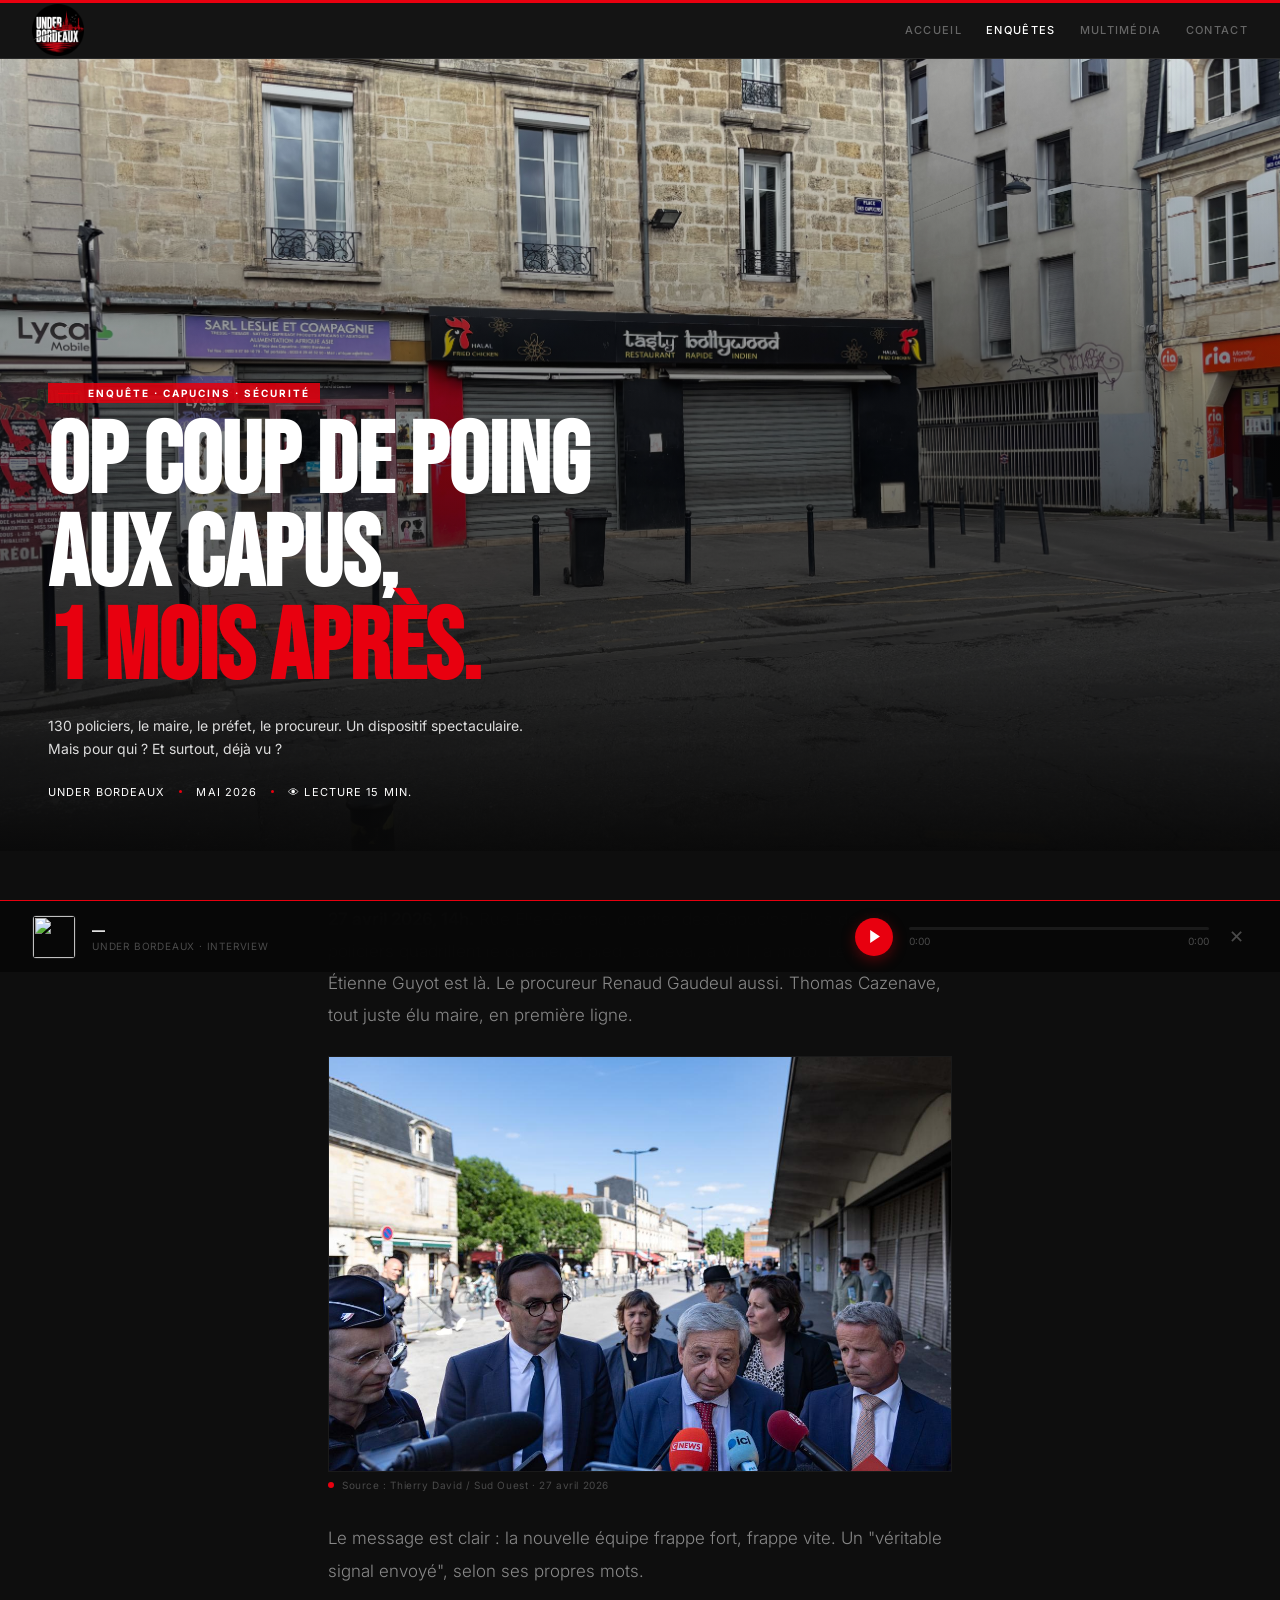
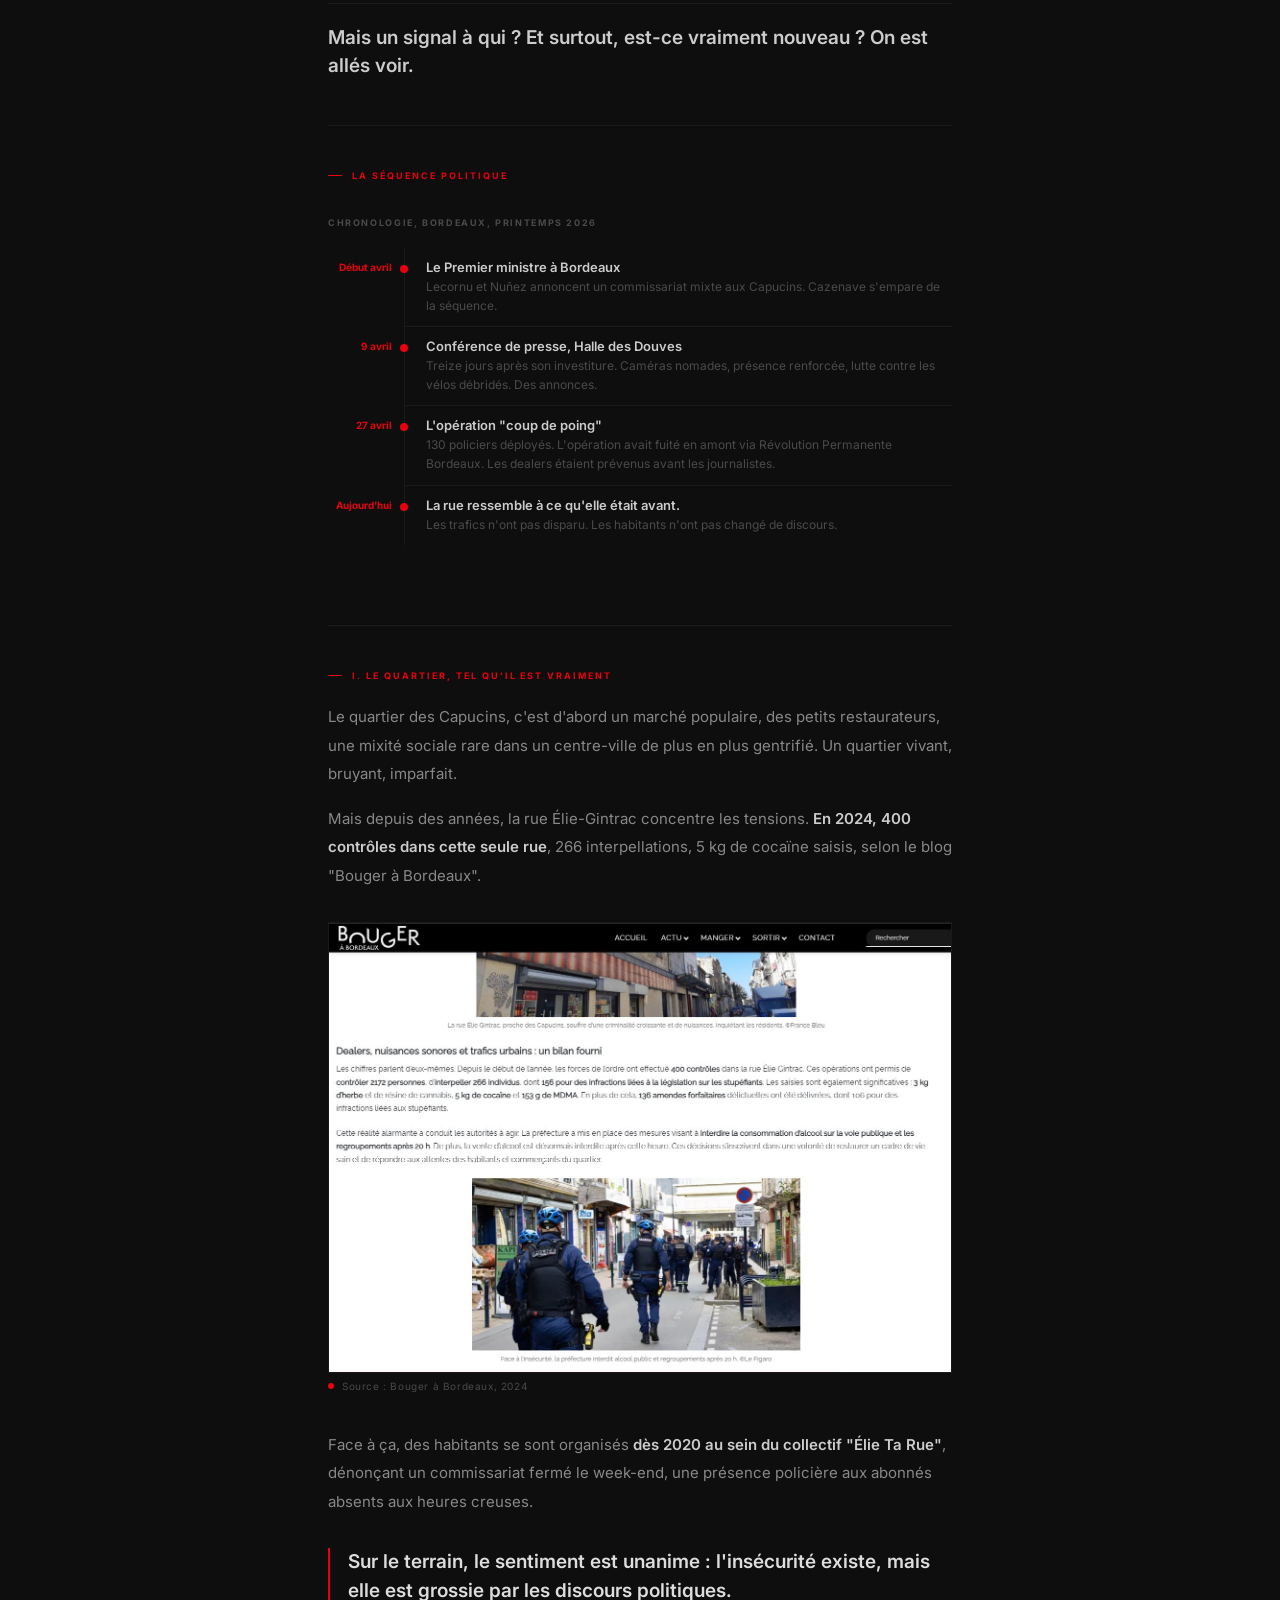
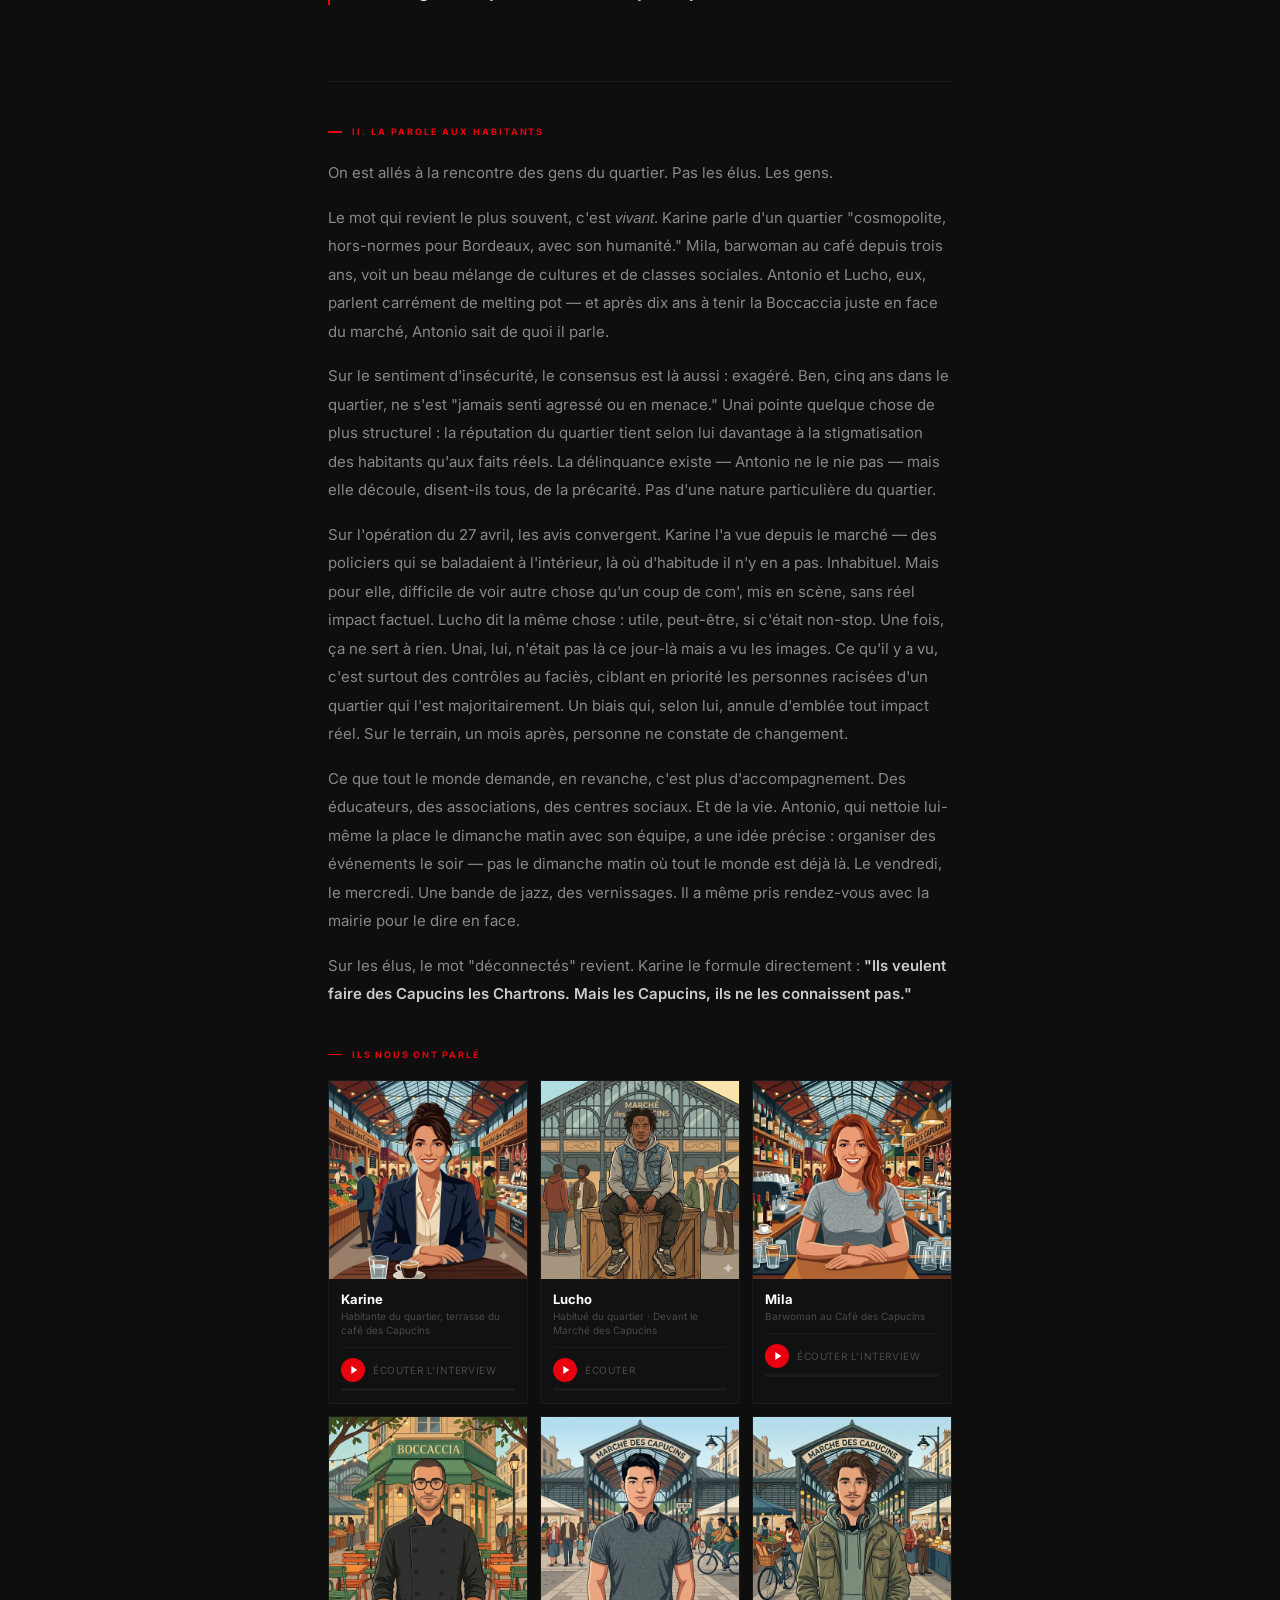
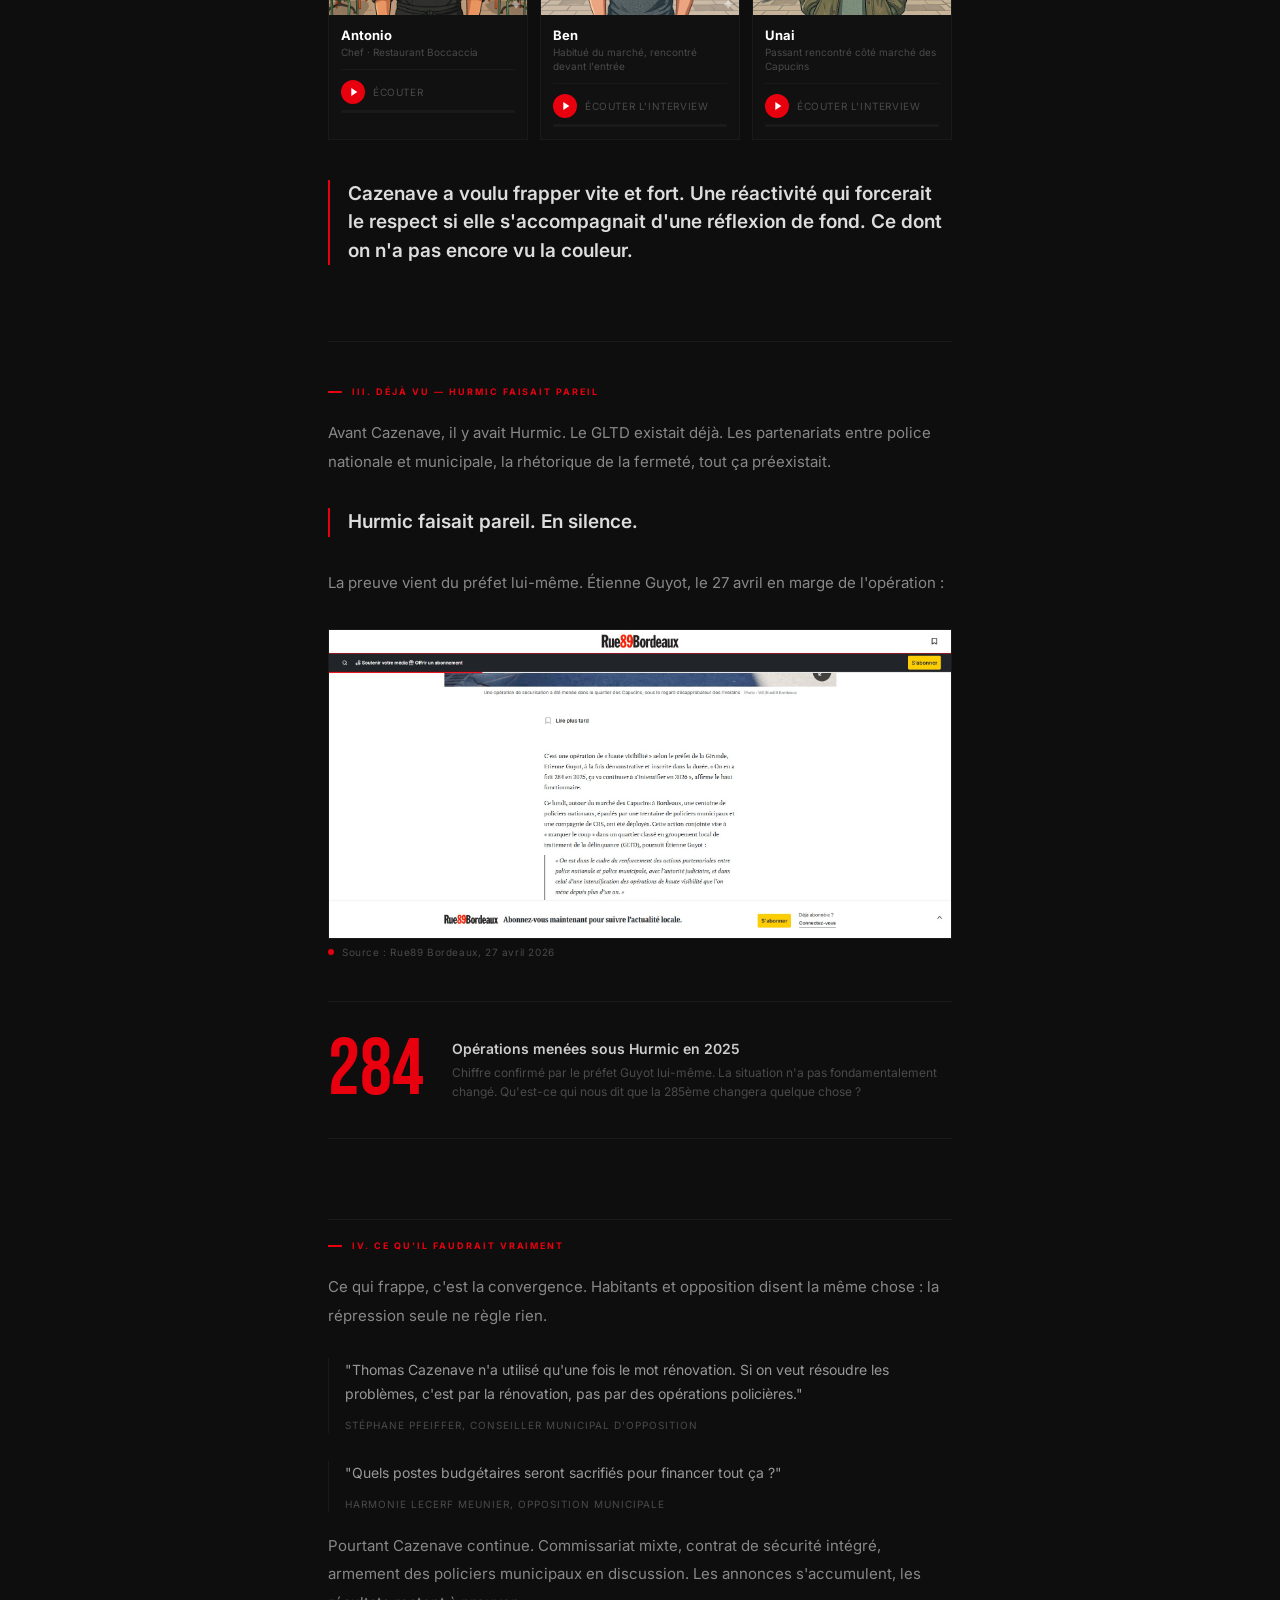
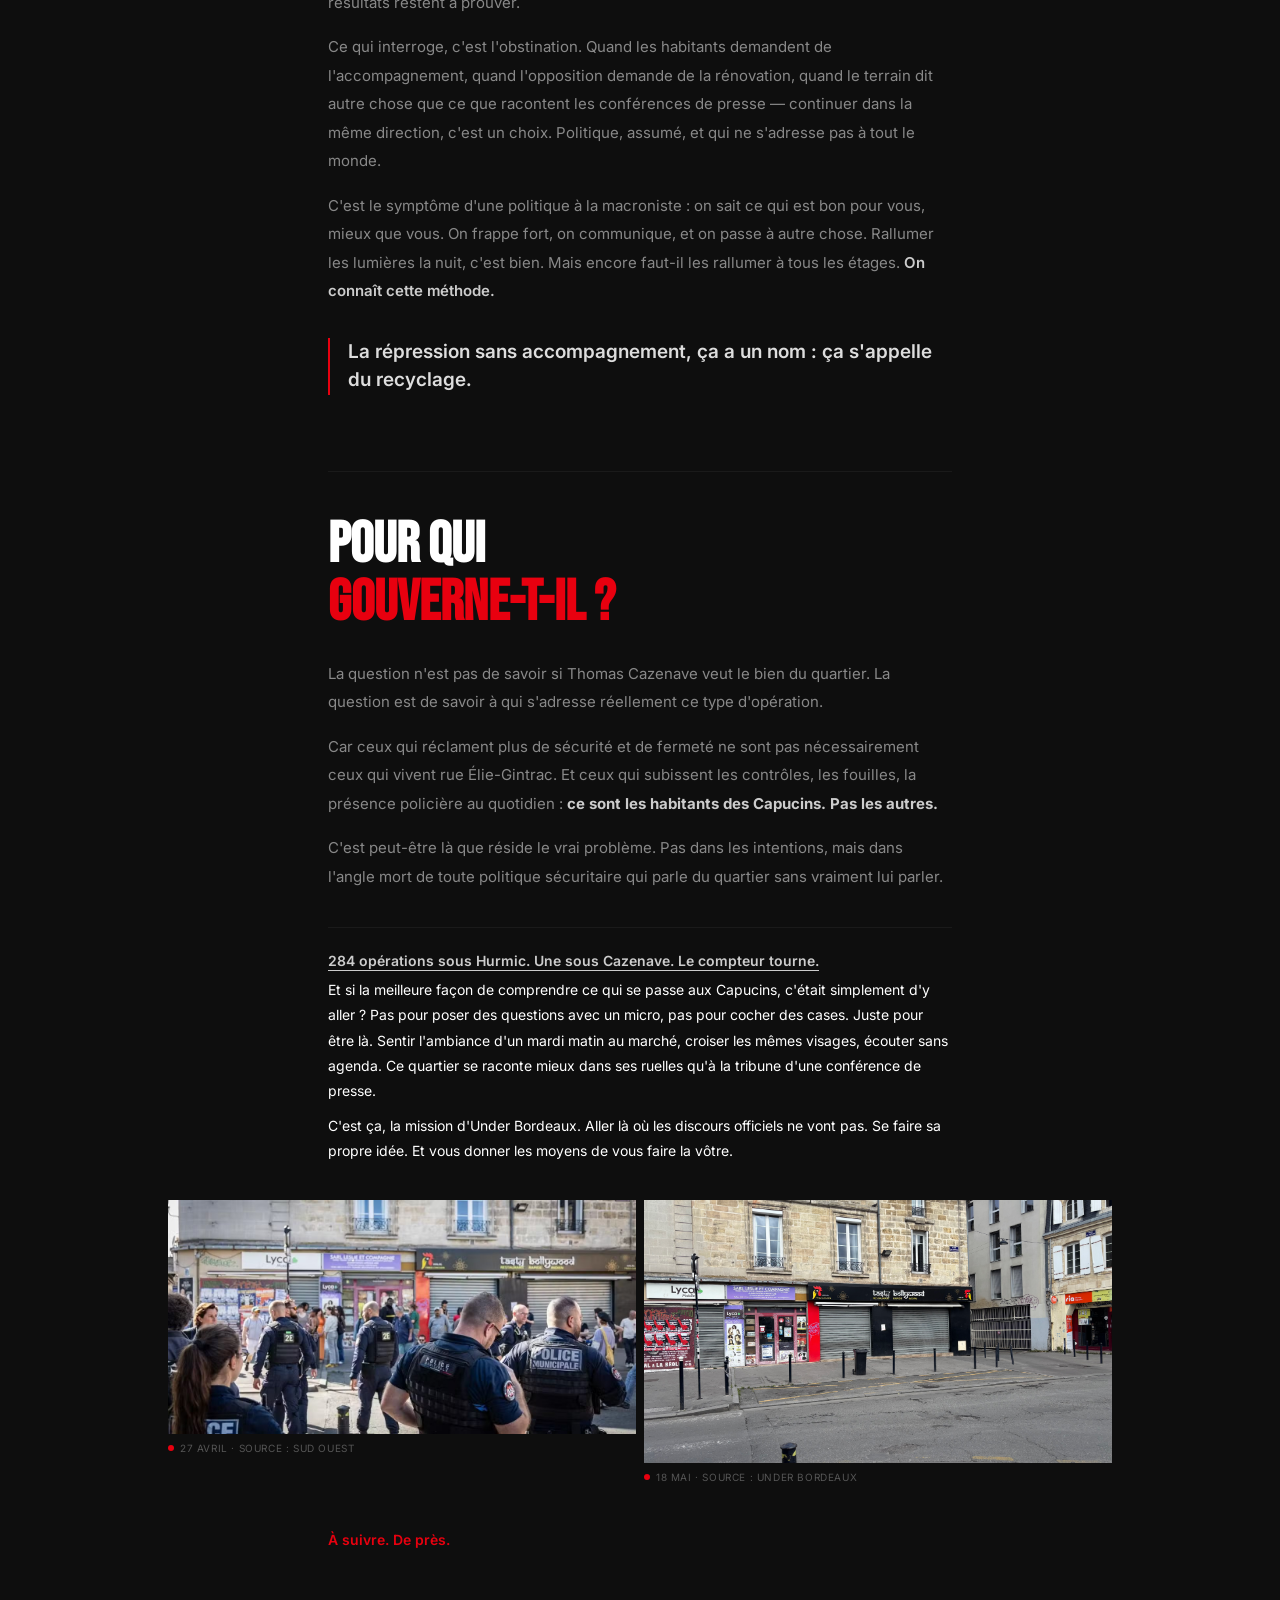
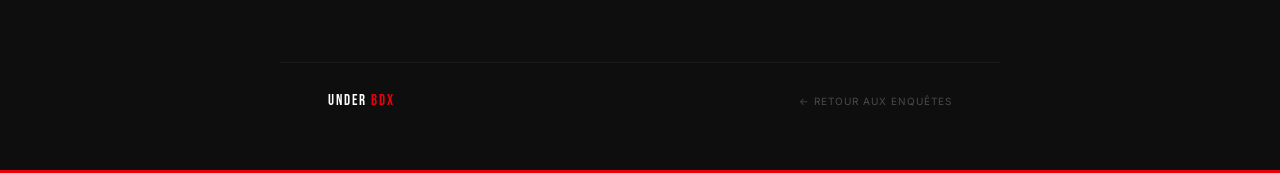
==== commit 01bfd9cd: "Update article1.html" ====
--- a/article1.html
+++ b/article1.html
@@ -1,192 +1,567 @@
 <!DOCTYPE html>
 <html lang="fr">
 <head>
-  <meta charset="UTF-8" />
-  <meta name="viewport" content="width=device-width, initial-scale=1.0" />
-  <title>Articles — Under Bordeaux</title>
-  <link rel="stylesheet" href="css/style.css" />
-  <style>
-    .ub-lib-filters { display: flex; gap: 8px; padding: 12px 32px; border-bottom: 0.5px solid #1a1a1a; }
-    .ub-filter { background: none; border: 0.5px solid #2a2a2a; color: #555; font-size: 10px; font-weight: 700; letter-spacing: 0.12em; text-transform: uppercase; padding: 4px 12px; cursor: pointer; transition: all 0.15s; }
-    .ub-filter:hover, .ub-filter.active { border-color: #E8000F; color: #E8000F; }
-    .ub-lib-grid { display: grid; grid-template-columns: repeat(auto-fill, minmax(260px, 1fr)); gap: 20px; padding: 32px; }
-    .ub-card { background: #111; border: 0.5px solid #1e1e1e; cursor: pointer; transition: all 0.15s; }
-    .ub-card:hover { border-color: #333; transform: translateY(-2px); }
-    .ub-card:hover .ub-card-title { color: #E8000F; }
-    .ub-card-img { width: 100%; height: 160px; object-fit: cover; display: block; background: #1a1a1a; position: relative; overflow: hidden; }
-    .ub-card-img img { width: 100%; height: 100%; object-fit: cover; display: block; }
-    .ub-card-img-placeholder { width: 100%; height: 160px; background: #1a1a1a; display: flex; align-items: center; justify-content: center; position: relative; }
-    .ub-card-badge { position: absolute; top: 8px; left: 8px; background: #E8000F; font-size: 9px; font-weight: 700; letter-spacing: 0.1em; text-transform: uppercase; color: #fff; padding: 3px 8px; }
-    .ub-card-body { padding: 16px; }
-    .ub-card-tag { font-size: 10px; font-weight: 700; letter-spacing: 0.14em; text-transform: uppercase; color: #E8000F; margin-bottom: 8px; }
-    .ub-card-title { font-family: Impact, Arial Black, sans-serif; font-size: 16px; text-transform: uppercase; color: #fff; line-height: 1.2; margin-bottom: 6px; transition: color 0.15s; }
-    .ub-card-meta { font-size: 11px; color: #333; padding-top: 12px; border-top: 0.5px solid #1a1a1a; }
-    .ub-statusbar { background: #0e0e0e; border-top: 0.5px solid #1a1a1a; padding: 6px 32px; display: flex; justify-content: space-between; font-size: 10px; color: #2a2a2a; letter-spacing: 0.08em; text-transform: uppercase; }
-    .ub-overlay { position: fixed; inset: 0; background: rgba(0,0,0,0.88); display: flex; align-items: center; justify-content: center; z-index: 100; padding: 20px; }
-    .ub-overlay.hidden { display: none; }
-    .ub-modal { background: #111; border: 0.5px solid #333; width: 420px; max-width: 100%; }
-    .ub-modal-head { background: #121212; border-bottom: 0.5px solid #222; padding: 10px 14px; display: flex; align-items: center; justify-content: space-between; }
-    .ub-modal-head-title { font-size: 10px; font-weight: 700; letter-spacing: 0.14em; text-transform: uppercase; color: #E8000F; }
-    .ub-modal-close { background: none; border: none; color: #555; font-size: 16px; cursor: pointer; }
-    .ub-modal-close:hover { color: #fff; }
-    .ub-modal-body { padding: 16px; }
-    .ub-modal-title { font-family: Impact, Arial Black, sans-serif; font-size: 18px; text-transform: uppercase; color: #fff; line-height: 1.15; margin-bottom: 6px; }
-    .ub-modal-meta { font-size: 11px; color: #444; margin-bottom: 10px; }
-    .ub-modal-desc { font-size: 13px; color: #666; line-height: 1.65; }
-    .ub-modal-foot { display: flex; gap: 8px; padding: 12px 16px; border-top: 0.5px solid #1e1e1e; }
-    .ub-modal-open { flex: 1; background: #E8000F; border: none; color: #fff; font-size: 11px; font-weight: 700; letter-spacing: 0.12em; text-transform: uppercase; padding: 10px; cursor: pointer; transition: background 0.15s; }
-    .ub-modal-open:hover { background: #c5000c; }
-    .ub-modal-cancel { background: none; border: 0.5px solid #2a2a2a; color: #555; font-size: 11px; font-weight: 700; letter-spacing: 0.12em; text-transform: uppercase; padding: 10px 14px; cursor: pointer; transition: all 0.15s; }
-    .ub-modal-cancel:hover { border-color: #555; color: #fff; }
-    .ub-lib-empty { padding: 60px 32px; text-align: center; color: #333; font-size: 13px; }
+<meta charset="utf-8"/>
+<meta content="width=device-width, initial-scale=1.0" name="viewport"/>
+<title>Op coup de poing aux Capus, 1 mois après, Under Bordeaux</title>
+<link href="css/style.css" rel="stylesheet"/>
+<link href="https://fonts.googleapis.com" rel="preconnect"/>
+<link href="https://fonts.googleapis.com/css2?family=Bebas+Neue&family=Inter:wght@300;400;500;600;700&display=swap" rel="stylesheet"/>
+<style>
+    :root { --red: #E8000F; --bg: #0e0e0e; --border: #1a1a1a; --muted: #4a4a4a; --surface: #121212; }
+    *, *::before, *::after { box-sizing: border-box; margin: 0; padding: 0; }
+    body { background: var(--bg); color: #fff; font-family: 'Inter', sans-serif; }
+
+    /* HERO */
+    .hero { position: relative; height: 88vh; min-height: 520px; display: flex; align-items: flex-end; overflow: hidden; }
+    .hero-bg { position: absolute; inset: 0; background: linear-gradient(to bottom, rgba(8,8,8,0.1) 0%, rgba(8,8,8,0.98) 100%), url('images/capucins-hero.jpg') center/cover no-repeat; }
+    .hero-content { position: relative; z-index: 2; padding: 0 48px 52px; max-width: 860px; }
+    .hero-tag { font-size: 10px; font-weight: 700; letter-spacing: 0.2em; text-transform: uppercase; color: #fff; margin-bottom: 14px; display: flex; align-items: center; gap: 10px; background: rgba(232,0,15,0.85); padding: 4px 10px; display: inline-flex; }
+    .hero-tag::before { content: ''; width: 20px; height: 1.5px; background: var(--red); display: block; }
+    .hero-title { font-family: 'Bebas Neue', Impact, sans-serif; font-size: clamp(52px, 9vw, 100px); line-height: 0.93; color: #fff; margin-bottom: 18px; }
+    .hero-title span { color: var(--red); }
+    .hero-sub { font-size: 14px; color: #ddd; line-height: 1.65; max-width: 500px; margin-bottom: 24px; }
+    .hero-meta { display: flex; align-items: center; gap: 14px; font-size: 11px; color: #fff; letter-spacing: 0.1em; text-transform: uppercase; }
+    .dot { width: 3px; height: 3px; border-radius: 50%; background: var(--red); }
+
+    /* ARTICLE BODY */
+    .art { max-width: 720px; margin: 0 auto; padding: 0 48px 100px; }
+
+    /* INTRO */
+    .art-intro { padding: 52px 0 44px; border-bottom: 0.5px solid var(--border); }
+    .art-intro p { font-size: 17px; line-height: 1.9; color: #888; font-weight: 300; margin-bottom: 16px; }
+    .art-intro p:last-child { margin: 0; }
+    .art-intro strong { color: #ddd; font-weight: 600; }
+    .art-intro .accroche { font-size: 19px; font-weight: 600; color: #ccc; line-height: 1.5; padding-top: 20px; margin-top: 4px; border-top: 0.5px solid var(--border); }
+
+    /* SECTION */
+    .s { padding: 44px 0; border-bottom: 0.5px solid var(--border); }
+    .s:last-child { border-bottom: none; }
+    .s-label { font-size: 9px; font-weight: 700; letter-spacing: 0.22em; text-transform: uppercase; color: var(--red); margin-bottom: 22px; display: flex; align-items: center; gap: 10px; }
+    .s-label::before { content: ''; width: 14px; height: 1.5px; background: var(--red); display: block; }
+    .s p { font-size: 15px; line-height: 1.9; color: #888; margin-bottom: 16px; }
+    .s p:last-child { margin: 0; }
+    .s strong { color: #ccc; font-weight: 600; }
+
+    /* PHRASE CLÉ */
+    .key { margin: 32px 0; padding-left: 18px; border-left: 2px solid var(--red); }
+    .key p { font-size: 19px; font-weight: 600; color: #ddd; line-height: 1.5; margin: 0; }
+
+    /* FRISE CHRONOLOGIQUE */
+    .timeline { margin: 36px 0; }
+    .tl-head { font-size: 9px; font-weight: 700; letter-spacing: 0.18em; text-transform: uppercase; color: var(--muted); margin-bottom: 20px; }
+    .tl-item { display: grid; grid-template-columns: 76px 1fr; position: relative; }
+    .tl-item::after { content: ''; position: absolute; left: 75.5px; top: 0; bottom: 0; width: 0.5px; background: var(--border); }
+    .tl-date { font-size: 10px; font-weight: 700; color: var(--red); padding: 13px 12px 13px 0; text-align: right; line-height: 1.3; }
+    .tl-body { padding: 11px 0 11px 22px; border-bottom: 0.5px solid var(--border); position: relative; }
+    .tl-body::before { content: ''; position: absolute; left: -4px; top: 17px; width: 8px; height: 8px; border-radius: 50%; background: var(--red); z-index: 1; }
+    .tl-item:last-child .tl-body { border-bottom: none; }
+    .tl-body strong { font-size: 13px; color: #ccc; display: block; margin-bottom: 3px; font-weight: 600; }
+    .tl-body p { font-size: 12px; color: var(--muted); line-height: 1.55; margin: 0; }
+
+    /* SCREENSHOT */
+    .src { margin: 32px 0; }
+    .src img { width: 100%; display: block; border: 0.5px solid var(--border); }
+    .src-cap { padding: 7px 0; font-size: 10px; color: var(--muted); letter-spacing: 0.06em; display: flex; align-items: center; gap: 8px; }
+    .src-cap::before { content: ''; width: 6px; height: 6px; border-radius: 50%; background: var(--red); flex-shrink: 0; }
+
+    /* STAT */
+    .stat { margin: 36px 0; display: flex; align-items: center; gap: 28px; padding: 28px 0; border-top: 0.5px solid var(--border); border-bottom: 0.5px solid var(--border); }
+    .stat-n { font-family: 'Bebas Neue', Impact, sans-serif; font-size: 80px; color: var(--red); line-height: 1; flex-shrink: 0; }
+    .stat-t strong { font-size: 14px; color: #ccc; display: block; margin-bottom: 6px; font-weight: 600; }
+    .stat-t p { font-size: 12px; color: var(--muted); line-height: 1.6; margin: 0; }
+
+    /* CITATIONS */
+    .cite { margin: 28px 0 20px; padding-left: 16px; border-left: 0.5px solid var(--border); }
+    .cite blockquote { font-size: 14px; color: #999; line-height: 1.7; margin-bottom: 7px; font-style: normal; }
+    .cite cite { font-size: 10px; color: var(--muted); letter-spacing: 0.1em; text-transform: uppercase; font-style: normal; }
+
+    /* CONCLUSION */
+    .conclu { padding: 44px 0 0; }
+    .conclu-title { font-family: 'Bebas Neue', Impact, sans-serif; font-size: clamp(38px, 6vw, 58px); line-height: 1; color: #fff; margin-bottom: 28px; }
+    .conclu-title span { color: var(--red); }
+    .conclu p { font-size: 15px; line-height: 1.9; color: #888; margin-bottom: 16px; }
+    .conclu strong { color: #ccc; }
+    .conclu-close { margin-top: 36px; padding-top: 24px; border-top: 0.5px solid var(--border); }
+    .conclu-close strong { font-size: 14px; color: #ccc; display: block; margin-bottom: 8px; font-weight: 600; }
+    .conclu-close p { font-size: 14px; color: #fff; line-height: 1.8; margin-bottom: 10px; }
+
+    /* BLOC PROFILS */
+    .profils { margin: 40px 0; }
+    .profils-label { font-size: 9px; font-weight: 700; letter-spacing: 0.2em; text-transform: uppercase; color: var(--red); margin-bottom: 20px; display: flex; align-items: center; gap: 10px; }
+    .profils-label::before { content: ''; width: 14px; height: 1.5px; background: var(--red); display: block; }
+    .profils-grid { display: grid; grid-template-columns: repeat(3, 1fr); gap: 12px; }
+    .profil-card { background: #111; border: 0.5px solid var(--border); cursor: pointer; transition: all 0.2s; overflow: hidden; }
+    .profil-card:hover { border-color: var(--red); transform: translateY(-2px); }
+    .profil-card.active { border-color: var(--red); }
+    .profil-avatar { width: 100%; aspect-ratio: 1; overflow: hidden; position: relative; }
+    .profil-avatar img { width: 100%; height: 100%; object-fit: cover; display: block; transition: transform 0.3s; }
+    .profil-card:hover .profil-avatar img { transform: scale(1.04); }
+    .profil-info { padding: 12px; }
+    .profil-name { font-size: 13px; font-weight: 700; color: #fff; margin-bottom: 2px; }
+    .profil-desc { font-size: 10px; color: var(--muted); line-height: 1.4; }
+    .profil-play { display: flex; align-items: center; gap: 8px; margin-top: 10px; padding-top: 10px; border-top: 0.5px solid var(--border); }
+    .profil-play-btn { width: 24px; height: 24px; border-radius: 50%; background: var(--red); border: none; display: flex; align-items: center; justify-content: center; cursor: pointer; flex-shrink: 0; transition: all 0.15s; }
+    .profil-play-btn:hover { background: #c5000c; transform: scale(1.1); }
+    .profil-play-btn svg { width: 8px; height: 8px; fill: #fff; margin-left: 1px; }
+    .profil-play-label { font-size: 10px; color: var(--muted); letter-spacing: 0.06em; text-transform: uppercase; }
+    .profil-card.active .profil-play-label { color: var(--red); }
+    .profil-audio-bar { height: 3px; background: var(--border); margin-top: 6px; border-radius: 2px; overflow: hidden; display: block; cursor: pointer; }
+    .profil-audio-bar:hover { height: 4px; }
+    .profil-audio-fill { height: 100%; background: var(--red); width: 0%; transition: width 0.1s; border-radius: 2px; }
+    @media (max-width: 640px) { .profils-grid { grid-template-columns: repeat(2, 1fr); } }
+
+    /* PLAYER FIXE */
+    .art-player { position: fixed; bottom: 0; left: 0; right: 0; height: 72px; background: rgba(8,8,8,0.98); backdrop-filter: blur(30px); border-top: 1px solid var(--red); display: flex; align-items: center; gap: 16px; padding: 0 32px; z-index: 100; transform: translateY(100%); transition: transform 0.3s cubic-bezier(0.4,0,0.2,1); }
+    .art-player.visible { transform: translateY(0); }
+    .art-player-avatar { width: 44px; height: 44px; border-radius: 4px; overflow: hidden; flex-shrink: 0; border: 0.5px solid var(--border); }
+    .art-player-avatar img { width: 100%; height: 100%; object-fit: cover; display: block; }
+    .art-player-info { flex: 1; min-width: 0; }
+    .art-player-name { font-size: 13px; font-weight: 700; color: #fff; margin-bottom: 2px; white-space: nowrap; overflow: hidden; text-overflow: ellipsis; }
+    .art-player-desc { font-size: 10px; color: var(--muted); text-transform: uppercase; letter-spacing: 0.08em; white-space: nowrap; overflow: hidden; text-overflow: ellipsis; }
+    .art-player-btn { width: 38px; height: 38px; border-radius: 50%; background: var(--red); border: none; display: flex; align-items: center; justify-content: center; cursor: pointer; flex-shrink: 0; transition: all 0.18s; box-shadow: 0 4px 14px rgba(232,0,15,0.35); }
+    .art-player-btn:hover { background: #c5000c; transform: scale(1.06); }
+    .art-player-btn svg { width: 13px; height: 13px; fill: #fff; }
+    .art-player-prog { flex: 1; max-width: 300px; }
+    .art-player-bar { width: 100%; height: 3px; background: var(--border); cursor: pointer; border-radius: 2px; margin-bottom: 5px; }
+    .art-player-bar:hover { height: 4px; }
+    .art-player-fill { height: 100%; background: var(--red); border-radius: 2px; width: 0%; transition: width 0.1s; }
+    .art-player-times { display: flex; justify-content: space-between; font-size: 10px; color: var(--muted); font-variant-numeric: tabular-nums; }
+    .art-player-close { background: none; border: none; color: var(--muted); font-size: 18px; cursor: pointer; transition: color 0.15s; padding: 4px; flex-shrink: 0; }
+    .art-player-close:hover { color: #fff; }
+
+    /* FOOTER */
+    .art-ft { max-width: 720px; margin: 0 auto; padding: 28px 48px 60px; border-top: 0.5px solid var(--border); display: flex; align-items: center; justify-content: space-between; }
+    .art-ft-logo { font-family: 'Bebas Neue', Impact, sans-serif; font-size: 15px; letter-spacing: 2px; color: #fff; }
+    .art-ft-logo span { color: var(--red); }
+    .art-ft a { font-size: 10px; color: var(--muted); text-decoration: none; letter-spacing: 0.1em; text-transform: uppercase; transition: color 0.15s; }
+    .art-ft a:hover { color: #fff; }
+
     @media (max-width: 640px) {
-      .ub-lib-filters { padding: 12px 20px; flex-wrap: wrap; }
-      .ub-lib-grid { grid-template-columns: 1fr; padding: 20px; gap: 16px; }
-      .ub-lib-header { padding: 32px 20px 0 !important; }
+      .hero-content { padding: 0 20px 40px; }
+      .art { padding: 0 20px 80px; }
+      .stat { flex-direction: column; gap: 12px; align-items: flex-start; }
+      .art-ft { padding: 24px 20px 40px; flex-direction: column; gap: 14px; align-items: flex-start; }
     }
   </style>
 </head>
-<body style="background:#141414;color:#fff;margin:0;">
-
-  <div class="ub-redline"></div>
-
-  <nav class="ub-nav">
-    <div class="ub-logo"><img src="images/logo.png" alt="Under Bordeaux" style="height:52px;width:auto;" /></div>
-    <div class="ub-nav-links">
-      <a href="index.html">Accueil</a>
-      <a href="articles.html" style="color:#fff;">Articles</a>
-      <a href="podcasts.html">Multimédia</a>
-       <a href="undermap.html">Under Map</a>
-      <a href="index.html#contact">Contact</a>
-    </div>
-    <button class="ub-hamburger" aria-label="Menu">
-      <span></span><span></span><span></span>
-    </button>
-  </nav>
-
-  <!-- EN-TÊTE PAGE -->
-  <div class="ub-lib-header" style="padding:40px 32px 0;">
-    <div style="font-size:10px;font-weight:700;letter-spacing:0.16em;text-transform:uppercase;color:#E8000F;margin-bottom:8px;">Accueil › Articles</div>
-    <h1 style="font-family:Impact,Arial Black,sans-serif;font-size:clamp(28px,5vw,52px);text-transform:uppercase;line-height:1;color:#fff;margin-bottom:4px;">Nos <span style="color:#E8000F;">Articles</span></h1>
-    <p style="font-size:13px;color:#444;margin-bottom:0;">Du plus récent au plus ancien — cliquez sur un dossier pour l'ouvrir.</p>
-  </div>
-
-  <!-- FILTRES -->
-  <div class="ub-lib-filters" style="margin-top:24px;">
-    <button class="ub-filter active" onclick="filter('all',this)">Tout</button>
-    <button class="ub-filter" onclick="filter('enquete',this)">Articles</button>
-    <button class="ub-filter" onclick="filter('analyse',this)">Analyses</button>
-    <button class="ub-filter" onclick="filter('article',this)">Récits & Traces</button>
-  </div>
-
-  <!-- GRILLE -->
-  <div class="ub-lib-grid" id="grid"></div>
-
-  <!-- STATUSBAR -->
-  <div class="ub-statusbar">
-    <span id="count">0 articles</span>
-    <span>Under Bordeaux · 2026</span>
-  </div>
-
-  <div class="ub-redline"></div>
-
-  <!-- MODAL -->
-  <div class="ub-overlay hidden" id="overlay">
-    <div class="ub-modal">
-      <div class="ub-modal-head">
-        <div class="ub-modal-head-title" id="m-tag">—</div>
-        <button class="ub-modal-close" onclick="closeModal()">✕</button>
-      </div>
-      <div id="m-img" style="width:100%;height:180px;background:#1a1a1a;display:flex;align-items:center;justify-content:center;font-size:48px;">📁</div>
-      <div class="ub-modal-body">
-        <div class="ub-modal-title" id="m-title">—</div>
-        <div class="ub-modal-meta" id="m-meta">—</div>
-        <div class="ub-modal-desc" id="m-desc">—</div>
-      </div>
-      <div class="ub-modal-foot">
-        <button class="ub-modal-open" id="m-open-btn">Ouvrir l'article →</button>
-        <button class="ub-modal-cancel" onclick="closeModal()">Fermer</button>
-      </div>
-    </div>
-  </div>
-
-  <script src="js/main.js"></script>
-  <script>
-    /*
-    ✏️ AJOUTER VOS ARTICLES ICI
-    Copiez-collez un bloc { } pour chaque nouvel article.
-    Les champs :
-      - id      : numéro unique (1, 2, 3...)
-      - tag     : 'enquete', 'analyse' ou 'microtrottoir'
-      - label   : texte affiché ('Enquête', 'Analyse', 'Micro-trottoir')
-      - title   : titre de l'article
-      - date    : date de publication
-      - auteur  : nom(s) de l'auteur
-      - desc    : courte description
-      - nouveau : true si récent, false sinon
-      - img     : chemin vers la photo (ex: 'images/enquete1.jpg') ou null
-      - href    : lien vers la page de l'article (ex: 'article1.html')
-    */
-    const articles = [
-      { id:1, tag:'analyse', label:'Analyse', title:'La Gironde brûle : bien réagir suffit-il ?', date:'26 juillet 2026', auteur:'Under Bordeaux', desc:'Face aux incendies, Bordeaux a ouvert ses portes aux sinistrés. Une réaction à saluer. Mais les moyens de secours ont-ils été à la hauteur des choix passés ?', nouveau:true, img:'images/incendie-hero.jpeg', href:'incendie.html' },
-      { id:2, tag:'analyse', label:'Analyse', title:'42,5°C à l\'ombre, zéro degré d\'empathie.', date:'18 juillet 2026', auteur:'Under Bordeaux', desc:'Chronique d\'une canicule à deux vitesses. Records de chaleur, transports à l\'arrêt et discours déconnectés : à Bordeaux, tout le monde n\'a pas chaud de la même manière.', nouveau:false, img:'images/canicule-miroir-eau.webp', href:'canicule.html' },
-      { id:3, tag:'enquete', label:'Enquête', title:'Opération coup de poing aux Capucins, 1 mois après.', date:'31 mai 2026', auteur:'Under Bordeaux', desc:'Investigations sur les méthodes répressives des équipes municipales à Bordeaux, au sein du quartier des Capucins.', nouveau:false, img:'images/capucins.jpg', href:'article1.html' },
-    ];
-
-    let current = null;
-
-    function renderGrid(items) {
-      const grid = document.getElementById('grid');
-      document.getElementById('count').textContent = items.length + ' article' + (items.length > 1 ? 's' : '');
-      if (items.length === 0) {
-        grid.innerHTML = '<div class="ub-lib-empty">Aucun article dans cette catégorie pour l\'instant.</div>';
-        return;
+<body>
+<div class="ub-redline"></div>
+<nav class="ub-nav">
+<div class="ub-logo"><img alt="Under Bordeaux" src="images/logo.png" style="height:52px;width:auto;"/></div>
+<div class="ub-nav-links">
+<a href="index.html">Accueil</a>
+<a href="enquetes.html" style="color:#fff;">Enquêtes</a>
+<a href="podcasts.html">Multimédia</a>
+<a href="index.html#contact">Contact</a>
+</div>
+<button aria-label="Menu" class="ub-hamburger"><span></span><span></span><span></span></button>
+</nav>
+
+<!-- HERO -->
+<div class="hero">
+<div class="hero-bg"></div>
+<div class="hero-content">
+<div class="hero-tag">Enquête · Capucins · Sécurité</div>
+<h1 class="hero-title">Op coup de poing<br/>aux Capus,<br/><span>1 mois après.</span></h1>
+<p class="hero-sub">130 policiers, le maire, le préfet, le procureur. Un dispositif spectaculaire. Mais pour qui ? Et surtout, déjà vu ?</p>
+<div class="hero-meta">
+<span>Under Bordeaux</span><div class="dot"></div>
+<span>Mai 2026</span><div class="dot"></div>
+<span>👁 Lecture 15 min.</span>
+</div>
+</div>
+</div>
+
+<div class="art">
+<!-- INTRO -->
+<div class="art-intro">
+<p><strong>27 avril 2026, 14h.</strong> Rue Élie-Gintrac, quartier des Capucins. Plus de 130 policiers quadrillent le quartier, à pied, à cheval, à VTT, à moto. Le préfet Étienne Guyot est là. Le procureur Renaud Gaudeul aussi. Thomas Cazenave, tout juste élu maire, en première ligne.</p>
+<div class="src" style="margin:24px 0;">
+<img alt="Le préfet Guyot, le maire Cazenave et le procureur Gaudeul aux Capucins" src="images/3Antag.jpg" style="width:100%;display:block;border:0.5px solid var(--border);"/>
+<div class="src-cap">Source : Thierry David / Sud Ouest · 27 avril 2026</div>
+</div>
+<p>Le message est clair : la nouvelle équipe frappe fort, frappe vite. Un "véritable signal envoyé", selon ses propres mots.</p>
+<p class="accroche">Mais un signal à qui ? Et surtout, est-ce vraiment nouveau ? On est allés voir.</p>
+</div>
+
+<!-- SÉQUENCE POLITIQUE -->
+<div class="s">
+<div class="s-label">La séquence politique</div>
+<div class="timeline">
+<div class="tl-head">Chronologie, Bordeaux, printemps 2026</div>
+<div class="tl-item">
+<div class="tl-date">Début avril</div>
+<div class="tl-body">
+<strong>Le Premier ministre à Bordeaux</strong>
+<p>Lecornu et Nuñez annoncent un commissariat mixte aux Capucins. Cazenave s'empare de la séquence.</p>
+</div>
+</div>
+<div class="tl-item">
+<div class="tl-date">9 avril</div>
+<div class="tl-body">
+<strong>Conférence de presse, Halle des Douves</strong>
+<p>Treize jours après son investiture. Caméras nomades, présence renforcée, lutte contre les vélos débridés. Des annonces.</p>
+</div>
+</div>
+<div class="tl-item">
+<div class="tl-date">27 avril</div>
+<div class="tl-body">
+<strong>L'opération "coup de poing"</strong>
+<p>130 policiers déployés. L'opération avait fuité en amont via Révolution Permanente Bordeaux. Les dealers étaient prévenus avant les journalistes.</p>
+</div>
+</div>
+<div class="tl-item">
+<div class="tl-date">Aujourd'hui</div>
+<div class="tl-body">
+<strong>La rue ressemble à ce qu'elle était avant.</strong>
+<p>Les trafics n'ont pas disparu. Les habitants n'ont pas changé de discours.</p>
+</div>
+</div>
+</div>
+</div>
+
+<!-- CHAPITRE I -->
+<div class="s">
+<div class="s-label">I. Le quartier, tel qu'il est vraiment</div>
+<p>Le quartier des Capucins, c'est d'abord un marché populaire, des petits restaurateurs, une mixité sociale rare dans un centre-ville de plus en plus gentrifié. Un quartier vivant, bruyant, imparfait.</p>
+<p>Mais depuis des années, la rue Élie-Gintrac concentre les tensions. <strong>En 2024, 400 contrôles dans cette seule rue</strong>, 266 interpellations, 5 kg de cocaïne saisis, selon le blog "Bouger à Bordeaux".</p>
+<div class="src">
+<img alt="Chiffres Bouger à Bordeaux 2024" src="images/BougeraBDXchiffre.png"/>
+<div class="src-cap">Source : Bouger à Bordeaux, 2024</div>
+</div>
+<p>Face à ça, des habitants se sont organisés <strong>dès 2020 au sein du collectif "Élie Ta Rue"</strong>, dénonçant un commissariat fermé le week-end, une présence policière aux abonnés absents aux heures creuses.</p>
+<div class="key">
+<p>Sur le terrain, le sentiment est unanime : l'insécurité existe, mais elle est grossie par les discours politiques.</p>
+</div>
+</div>
+
+<!-- CHAPITRE II -->
+<div class="s">
+<div class="s-label">II. La parole aux habitants</div>
+<p>On est allés à la rencontre des gens du quartier. Pas les élus. Les gens.</p>
+
+<p>Le mot qui revient le plus souvent, c'est <em>vivant</em>. Karine parle d'un quartier "cosmopolite, hors-normes pour Bordeaux, avec son humanité." Mila, barwoman au café depuis trois ans, voit un beau mélange de cultures et de classes sociales. Antonio et Lucho, eux, parlent carrément de melting pot — et après dix ans à tenir la Boccaccia juste en face du marché, Antonio sait de quoi il parle.</p>
+
+<p>Sur le sentiment d'insécurité, le consensus est là aussi : exagéré. Ben, cinq ans dans le quartier, ne s'est "jamais senti agressé ou en menace." Unai pointe quelque chose de plus structurel : la réputation du quartier tient selon lui davantage à la stigmatisation des habitants qu'aux faits réels. La délinquance existe — Antonio ne le nie pas — mais elle découle, disent-ils tous, de la précarité. Pas d'une nature particulière du quartier.</p>
+
+<p>Sur l'opération du 27 avril, les avis convergent. Karine l'a vue depuis le marché — des policiers qui se baladaient à l'intérieur, là où d'habitude il n'y en a pas. Inhabituel. Mais pour elle, difficile de voir autre chose qu'un coup de com', mis en scène, sans réel impact factuel. Lucho dit la même chose : utile, peut-être, si c'était non-stop. Une fois, ça ne sert à rien. Unai, lui, n'était pas là ce jour-là mais a vu les images. Ce qu'il y a vu, c'est surtout des contrôles au faciès, ciblant en priorité les personnes racisées d'un quartier qui l'est majoritairement. Un biais qui, selon lui, annule d'emblée tout impact réel. Sur le terrain, un mois après, personne ne constate de changement.</p>
+
+<p>Ce que tout le monde demande, en revanche, c'est plus d'accompagnement. Des éducateurs, des associations, des centres sociaux. Et de la vie. Antonio, qui nettoie lui-même la place le dimanche matin avec son équipe, a une idée précise : organiser des événements le soir — pas le dimanche matin où tout le monde est déjà là. Le vendredi, le mercredi. Une bande de jazz, des vernissages. Il a même pris rendez-vous avec la mairie pour le dire en face.</p>
+
+<p>Sur les élus, le mot "déconnectés" revient. Karine le formule directement : <strong>"Ils veulent faire des Capucins les Chartrons. Mais les Capucins, ils ne les connaissent pas."</strong></p>
+
+<div class="profils">
+<div class="profils-label">Ils nous ont parlé</div>
+<div class="profils-grid"><div class="profil-card" id="profil-karine" onclick="toggleProfil('karine')">
+<div class="profil-avatar"><img alt="Karine" src="images/interview-karine.jpg"/></div>
+<div class="profil-info">
+<div class="profil-name">Karine</div>
+<div class="profil-desc">Habitante du quartier, terrasse du café des Capucins</div>
+<div class="profil-play">
+<button class="profil-play-btn" id="btn-karine"><svg viewBox="0 0 10 12"><polygon points="1,0 10,6 1,12"></polygon></svg></button>
+<div class="profil-play-label">Écouter l'interview</div>
+</div>
+<div class="profil-audio-bar" onclick="event.stopPropagation();seekProfil(event,'karine')"><div class="profil-audio-fill" id="fill-karine"></div></div>
+</div>
+</div><div class="profil-card" id="profil-lucho" onclick="toggleProfil('lucho')">
+<div class="profil-avatar">
+<img alt="Lucho" src="images/interview-lucho.png"/>
+</div>
+<div class="profil-info">
+<div class="profil-name">Lucho</div>
+<div class="profil-desc">Habitué du quartier · Devant le Marché des Capucins</div>
+<div class="profil-play">
+<button class="profil-play-btn" id="btn-lucho" onclick="event.stopPropagation();toggleProfil('lucho')">
+<svg viewBox="0 0 10 12"><polygon points="1,0 10,6 1,12"></polygon></svg>
+</button>
+<span class="profil-play-label">Écouter</span>
+</div>
+<div class="profil-audio-bar" onclick="event.stopPropagation();seekProfil(event,'lucho')"><div class="profil-audio-fill" id="fill-lucho"></div></div>
+</div>
+</div><div class="profil-card" id="profil-mila" onclick="toggleProfil('mila')">
+<div class="profil-avatar"><img alt="Mila" src="images/interview-mila.jpg"/></div>
+<div class="profil-info">
+<div class="profil-name">Mila</div>
+<div class="profil-desc">Barwoman au Café des Capucins</div>
+<div class="profil-play">
+<button class="profil-play-btn" id="btn-mila"><svg viewBox="0 0 10 12"><polygon points="1,0 10,6 1,12"></polygon></svg></button>
+<div class="profil-play-label">Écouter l'interview</div>
+</div>
+<div class="profil-audio-bar" onclick="event.stopPropagation();seekProfil(event,'mila')"><div class="profil-audio-fill" id="fill-mila"></div></div>
+</div>
+</div><div class="profil-card" id="profil-antonio" onclick="toggleProfil('antonio')">
+<div class="profil-avatar">
+<img alt="Antonio" src="images/interview-antonio.png"/>
+</div>
+<div class="profil-info">
+<div class="profil-name">Antonio</div>
+<div class="profil-desc">Chef · Restaurant Boccaccia</div>
+<div class="profil-play">
+<button class="profil-play-btn" id="btn-antonio" onclick="event.stopPropagation();toggleProfil('antonio')">
+<svg viewBox="0 0 10 12"><polygon points="1,0 10,6 1,12"></polygon></svg>
+</button>
+<span class="profil-play-label">Écouter</span>
+</div>
+<div class="profil-audio-bar" onclick="event.stopPropagation();seekProfil(event,'antonio')"><div class="profil-audio-fill" id="fill-antonio"></div></div>
+</div>
+</div><div class="profil-card" id="profil-ben" onclick="toggleProfil('ben')">
+<div class="profil-avatar"><img alt="Ben" src="images/interview-ben.jpg"/></div>
+<div class="profil-info">
+<div class="profil-name">Ben</div>
+<div class="profil-desc">Habitué du marché, rencontré devant l'entrée</div>
+<div class="profil-play">
+<button class="profil-play-btn" id="btn-ben"><svg viewBox="0 0 10 12"><polygon points="1,0 10,6 1,12"></polygon></svg></button>
+<div class="profil-play-label">Écouter l'interview</div>
+</div>
+<div class="profil-audio-bar" onclick="event.stopPropagation();seekProfil(event,'ben')"><div class="profil-audio-fill" id="fill-ben"></div></div>
+</div>
+</div><div class="profil-card" id="profil-unai" onclick="toggleProfil('unai')">
+<div class="profil-avatar"><img alt="Unai" src="images/interview-unai.jpg"/></div>
+<div class="profil-info">
+<div class="profil-name">Unai</div>
+<div class="profil-desc">Passant rencontré côté marché des Capucins</div>
+<div class="profil-play">
+<button class="profil-play-btn" id="btn-unai"><svg viewBox="0 0 10 12"><polygon points="1,0 10,6 1,12"></polygon></svg></button>
+<div class="profil-play-label">Écouter l'interview</div>
+</div>
+<div class="profil-audio-bar" onclick="event.stopPropagation();seekProfil(event,'unai')"><div class="profil-audio-fill" id="fill-unai"></div></div>
+</div>
+</div></div>
+</div>
+
+<!-- AUDIO HIDDEN -->
+<audio id="aud-antonio"><source src="https://res.cloudinary.com/dvezrm3ds/video/upload/v1779972014/Interview-antonio_ljffy5.mp3" type="audio/mpeg"/></audio>
+<audio id="aud-lucho"><source src="https://res.cloudinary.com/dvezrm3ds/video/upload/v1779972014/Interview-lucho_z4sm9v.mp3" type="audio/mpeg"/></audio>
+<audio id="aud-karine"><source src="https://res.cloudinary.com/dvezrm3ds/video/upload/Interview_Karine.mp3.lnk_mmddtc" type="audio/mpeg"/></audio>
+<audio id="aud-mila"><source src="https://res.cloudinary.com/dvezrm3ds/video/upload/Interview_Mila_xbaxbt" type="audio/mpeg"/></audio>
+<audio id="aud-ben"><source src="https://res.cloudinary.com/dvezrm3ds/video/upload/Interview_Ben_vtupho" type="audio/mpeg"/></audio>
+<audio id="aud-unai"><source src="https://res.cloudinary.com/dvezrm3ds/video/upload/Interview-unai_qqdc1w" type="audio/mpeg"/></audio>
+
+<div class="key">
+<p>Cazenave a voulu frapper vite et fort. Une réactivité qui forcerait le respect si elle s'accompagnait d'une réflexion de fond. Ce dont on n'a pas encore vu la couleur.</p>
+</div>
+</div>
+
+<!-- CHAPITRE III -->
+<div class="s">
+<div class="s-label">III. Déjà vu — Hurmic faisait pareil</div>
+<p>Avant Cazenave, il y avait Hurmic. Le GLTD existait déjà. Les partenariats entre police nationale et municipale, la rhétorique de la fermeté, tout ça préexistait.</p>
+<div class="key">
+<p>Hurmic faisait pareil. En silence.</p>
+</div>
+<p>La preuve vient du préfet lui-même. Étienne Guyot, le 27 avril en marge de l'opération :</p>
+<div class="src">
+<img alt="Citation Guyot, 284 opérations en 2025" src="images/284OPGUYOT.png"/>
+<div class="src-cap">Source : Rue89 Bordeaux, 27 avril 2026</div>
+</div>
+<div class="stat">
+<div class="stat-n">284</div>
+<div class="stat-t">
+<strong>Opérations menées sous Hurmic en 2025</strong>
+<p>Chiffre confirmé par le préfet Guyot lui-même. La situation n'a pas fondamentalement changé. Qu'est-ce qui nous dit que la 285ème changera quelque chose ?</p>
+</div>
+</div>
+</div>
+
+<!-- CHAPITRE IV -->
+<div class="s" style="padding-top:20px;">
+<div class="s-label">IV. Ce qu'il faudrait vraiment</div>
+<p>Ce qui frappe, c'est la convergence. Habitants et opposition disent la même chose : la répression seule ne règle rien.</p>
+<div class="cite">
+<blockquote>"Thomas Cazenave n'a utilisé qu'une fois le mot rénovation. Si on veut résoudre les problèmes, c'est par la rénovation, pas par des opérations policières."</blockquote>
+<cite>Stéphane Pfeiffer, conseiller municipal d'opposition</cite>
+</div>
+<div class="cite">
+<blockquote>"Quels postes budgétaires seront sacrifiés pour financer tout ça ?"</blockquote>
+<cite>Harmonie Lecerf Meunier, opposition municipale</cite>
+</div>
+<p>Pourtant Cazenave continue. Commissariat mixte, contrat de sécurité intégré, armement des policiers municipaux en discussion. Les annonces s'accumulent, les résultats restent à prouver.</p>
+<p>Ce qui interroge, c'est l'obstination. Quand les habitants demandent de l'accompagnement, quand l'opposition demande de la rénovation, quand le terrain dit autre chose que ce que racontent les conférences de presse — continuer dans la même direction, c'est un choix. Politique, assumé, et qui ne s'adresse pas à tout le monde.</p>
+<p>C'est le symptôme d'une politique à la macroniste : on sait ce qui est bon pour vous, mieux que vous. On frappe fort, on communique, et on passe à autre chose. Rallumer les lumières la nuit, c'est bien. Mais encore faut-il les rallumer à tous les étages. <strong>On connaît cette méthode.</strong></p>
+<div class="key">
+<p>La répression sans accompagnement, ça a un nom : ça s'appelle du recyclage.</p>
+</div>
+</div>
+
+<!-- CONCLUSION -->
+<div class="conclu">
+<h2 class="conclu-title">Pour qui<br/><span>gouverne-t-il ?</span></h2>
+<p>La question n'est pas de savoir si Thomas Cazenave veut le bien du quartier. La question est de savoir à qui s'adresse réellement ce type d'opération.</p>
+<p>Car ceux qui réclament plus de sécurité et de fermeté ne sont pas nécessairement ceux qui vivent rue Élie-Gintrac. Et ceux qui subissent les contrôles, les fouilles, la présence policière au quotidien : <strong>ce sont les habitants des Capucins. Pas les autres.</strong></p>
+<p>C'est peut-être là que réside le vrai problème. Pas dans les intentions, mais dans l'angle mort de toute politique sécuritaire qui parle du quartier sans vraiment lui parler.</p>
+<div class="conclu-close">
+<strong style="text-decoration:underline;text-underline-offset:4px;">284 opérations sous Hurmic. Une sous Cazenave. Le compteur tourne.</strong>
+<p>Et si la meilleure façon de comprendre ce qui se passe aux Capucins, c'était simplement d'y aller ? Pas pour poser des questions avec un micro, pas pour cocher des cases. Juste pour être là. Sentir l'ambiance d'un mardi matin au marché, croiser les mêmes visages, écouter sans agenda. Ce quartier se raconte mieux dans ses ruelles qu'à la tribune d'une conférence de presse.</p>
+<p>C'est ça, la mission d'Under Bordeaux. Aller là où les discours officiels ne vont pas. Se faire sa propre idée. Et vous donner les moyens de vous faire la vôtre.</p>
+<!-- COMPARAISON PHOTOS -->
+<div style="margin:36px -160px;">
+<div style="display:grid;grid-template-columns:1fr 1fr;gap:8px;">
+<div>
+<img alt="27 avril 2026" src="images/capucins-27avril.jpg" style="width:100%;display:block;"/>
+<div style="padding:8px 0;font-size:10px;color:#555;letter-spacing:0.06em;text-transform:uppercase;display:flex;align-items:center;gap:6px;"><span style="display:block;width:6px;height:6px;border-radius:50%;background:#E8000F;flex-shrink:0;"></span>27 avril · Source : Sud Ouest</div>
+</div>
+<div>
+<img alt="18 mai 2026" src="images/capucins-hero.jpg" style="width:100%;display:block;"/>
+<div style="padding:8px 0;font-size:10px;color:#555;letter-spacing:0.06em;text-transform:uppercase;display:flex;align-items:center;gap:6px;"><span style="display:block;width:6px;height:6px;border-radius:50%;background:#E8000F;flex-shrink:0;"></span>18 mai · Source : Under Bordeaux</div>
+</div>
+</div>
+</div>
+<p style="margin-top:16px;color:#E8000F;font-weight:600;">À suivre. De près.</p>
+</div>
+</div>
+</div>
+
+<!-- FOOTER -->
+<div class="art-ft">
+<div class="art-ft-logo">UNDER <span>BDX</span></div>
+<a href="enquetes.html">← Retour aux enquêtes</a>
+</div>
+<div class="ub-redline"></div>
+<script src="js/main.js"></script>
+<script>
+    const profils = ['antonio', 'lucho', 'karine', 'mila', 'ben', 'unai'];
+    let curProfil = null;
+
+    function toggleProfil(id) {
+      const aud = document.getElementById('aud-' + id);
+      const card = document.getElementById('profil-' + id);
+      const btn = document.getElementById('btn-' + id);
+      const fill = document.getElementById('fill-' + id);
+
+      if (curProfil && curProfil !== id) {
+        const prevAud = document.getElementById('aud-' + curProfil);
+        prevAud.pause();
+        prevAud.currentTime = 0;
+        document.getElementById('profil-' + curProfil).classList.remove('active');
+        document.getElementById('btn-' + curProfil).innerHTML = '<svg viewBox="0 0 10 12"><polygon points="1,0 10,6 1,12"/></svg>';
+        document.getElementById('fill-' + curProfil).style.width = '0%';
       }
-      grid.innerHTML = items.map(a => `
-        <div class="ub-card" onclick="openModal(${a.id})">
-          ${a.img
-            ? `<div class="ub-card-img" style="position:relative;"><img src="${a.img}" alt="${a.title}" />${a.nouveau ? '<div class="ub-card-badge">Nouveau</div>' : ''}</div>`
-            : `<div class="ub-card-img-placeholder">${a.nouveau ? '<div class="ub-card-badge">Nouveau</div>' : ''}<span style="font-size:28px;color:#2a2a2a;">📁</span></div>`}
-          <div class="ub-card-body">
-            <div class="ub-card-tag">${a.label}</div>
-            <div class="ub-card-title">${a.title}</div>
-            <div class="ub-card-meta">${a.auteur} · ${a.date}</div>
-          </div>
-        </div>
-      `).join('');
-    }
-
-    function filter(tag, btn) {
-      document.querySelectorAll('.ub-filter').forEach(b => b.classList.remove('active'));
-      btn.classList.add('active');
-      renderGrid(tag === 'all' ? articles : articles.filter(a => a.tag === tag));
-    }
-
-    function openModal(id) {
-      const a = articles.find(x => x.id === id);
-      current = a;
-      document.getElementById('m-tag').textContent = a.label;
-      document.getElementById('m-title').textContent = a.title;
-      document.getElementById('m-meta').textContent = a.date + ' · ' + a.auteur;
-      document.getElementById('m-desc').textContent = a.desc;
-      document.getElementById('m-img').innerHTML = a.img
-        ? `<img src="${a.img}" alt="${a.title}" style="width:100%;height:180px;object-fit:cover;display:block;" />`
-        : `<div style="width:100%;height:180px;background:#1a1a1a;display:flex;align-items:center;justify-content:center;font-size:48px;">📁</div>`;
-      document.getElementById('m-open-btn').onclick = () => { window.location.href = a.href; };
-      document.getElementById('overlay').classList.remove('hidden');
-    }
-
-    function closeModal() {
-      document.getElementById('overlay').classList.add('hidden');
-      current = null;
-    }
-
-    document.getElementById('overlay').addEventListener('click', e => {
-      if (e.target.id === 'overlay') closeModal();
-    });
-
-    renderGrid(articles);
-  </script>
-
+
+      if (curProfil === id && !aud.paused) {
+        aud.pause();
+        btn.innerHTML = '<svg viewBox="0 0 10 12"><polygon points="1,0 10,6 1,12"/></svg>';
+        curProfil = null;
+        card.classList.remove('active');
+        updatePlayerIcon(false);
+      } else {
+        aud.play();
+        btn.innerHTML = '<svg viewBox="0 0 8 10"><rect x="0" y="0" width="3" height="10"/><rect x="5" y="0" width="3" height="10"/></svg>';
+        curProfil = id;
+        card.classList.add('active');
+        updatePlayer(id, true);
+
+        aud.addEventListener('timeupdate', function() {
+          if (!aud.duration) return;
+          fill.style.width = (aud.currentTime / aud.duration * 100) + '%';
+          document.getElementById('art-player-fill').style.width = (aud.currentTime / aud.duration * 100) + '%';
+          document.getElementById('art-player-cur').textContent = fmtTime(aud.currentTime);
+          document.getElementById('art-player-dur').textContent = fmtTime(aud.duration);
+        });
+        aud.addEventListener('ended', function() {
+          btn.innerHTML = '<svg viewBox="0 0 10 12"><polygon points="1,0 10,6 1,12"/></svg>';
+          fill.style.width = '0%';
+          card.classList.remove('active');
+          curProfil = null;
+          updatePlayerIcon(false);
+          document.getElementById('art-player-fill').style.width = '0%';
+          document.getElementById('art-player-cur').textContent = '0:00';
+        });
+      }
+    }
+</script>
+
+<!-- PLAYER FIXE -->
+<div class="art-player" id="art-player">
+<div class="art-player-avatar">
+<img alt="" id="art-player-img" src=""/>
+</div>
+<div class="art-player-info">
+<div class="art-player-name" id="art-player-name">—</div>
+<div class="art-player-desc" id="art-player-desc">Under Bordeaux · Interview</div>
+</div>
+<button class="art-player-btn" id="art-player-btn" onclick="toggleFromPlayer()">
+<svg id="art-player-icon" viewBox="0 0 10 12"><polygon points="1,0 10,6 1,12"></polygon></svg>
+</button>
+<div class="art-player-prog">
+<div class="art-player-bar" onclick="seekPlayer(event)">
+<div class="art-player-fill" id="art-player-fill"></div>
+</div>
+<div class="art-player-times">
+<span id="art-player-cur">0:00</span>
+<span id="art-player-dur">0:00</span>
+</div>
+</div>
+<button class="art-player-close" onclick="closePlayer()">✕</button>
+</div>
+
+<script>
+    const profilData = {
+      antonio: { name: 'Antonio', desc: 'Chef · Restaurant Boccaccia' },
+      lucho:   { name: 'Lucho',   desc: 'Habitué du quartier · Devant le Marché des Capucins' },
+      karine: { name: 'Karine', desc: 'Habitante du quartier · Terrasse du café des Capucins' },
+      mila:   { name: 'Mila',   desc: 'Barwoman · Café des Capucins' },
+      ben:    { name: 'Ben',    desc: 'Habitué du marché · Devant l\'entrée' },
+      unai:   { name: 'Unai',   desc: 'Passant · Côté marché des Capucins' },
+    };
+
+    function updatePlayer(id, playing) {
+      const img = document.querySelector('#profil-' + id + ' .profil-avatar img');
+      document.getElementById('art-player-img').src = img ? img.src : '';
+      document.getElementById('art-player-name').textContent = profilData[id].name;
+      document.getElementById('art-player-desc').textContent = profilData[id].desc;
+      document.getElementById('art-player').classList.add('visible');
+      updatePlayerIcon(playing);
+    }
+
+    function updatePlayerIcon(playing) {
+      document.getElementById('art-player-icon').innerHTML = playing
+        ? '<rect x="1" y="0" width="3" height="12"/><rect x="6" y="0" width="3" height="12"/>'
+        : '<polygon points="1,0 10,6 1,12"/>';
+    }
+
+    function toggleFromPlayer() {
+      if (!curProfil) return;
+      const aud = document.getElementById('aud-' + curProfil);
+      if (aud.paused) {
+        aud.play(); updatePlayerIcon(true);
+        document.getElementById('btn-' + curProfil).innerHTML = '<svg viewBox="0 0 8 10"><rect x="0" y="0" width="3" height="10"/><rect x="5" y="0" width="3" height="10"/></svg>';
+      } else {
+        aud.pause(); updatePlayerIcon(false);
+        document.getElementById('btn-' + curProfil).innerHTML = '<svg viewBox="0 0 10 12"><polygon points="1,0 10,6 1,12"/></svg>';
+      }
+    }
+
+    function seekPlayer(e) {
+      if (!curProfil) return;
+      const aud = document.getElementById('aud-' + curProfil);
+      if (!aud.duration) return;
+      const rect = e.currentTarget.getBoundingClientRect();
+      const ratio = (e.clientX - rect.left) / rect.width;
+      aud.currentTime = Math.max(0, Math.min(1, ratio)) * aud.duration;
+    }
+
+    function closePlayer() {
+      if (curProfil) {
+        const aud = document.getElementById('aud-' + curProfil);
+        aud.pause(); aud.currentTime = 0;
+        document.getElementById('profil-' + curProfil).classList.remove('active');
+        document.getElementById('btn-' + curProfil).innerHTML = '<svg viewBox="0 0 10 12"><polygon points="1,0 10,6 1,12"/></svg>';
+        document.getElementById('fill-' + curProfil).style.width = '0%';
+        curProfil = null;
+      }
+      document.getElementById('art-player').classList.remove('visible');
+    }
+
+    function seekProfil(e, id) {
+      const aud = document.getElementById('aud-' + id);
+      if (!aud.duration) return;
+      const rect = e.currentTarget.getBoundingClientRect();
+      const ratio = (e.clientX - rect.left) / rect.width;
+      aud.currentTime = Math.max(0, Math.min(1, ratio)) * aud.duration;
+    }
+    function fmtTime(s) { return Math.floor(s/60)+':'+String(Math.floor(s%60)).padStart(2,'0'); }
+</script>
 </body>
 </html>
+
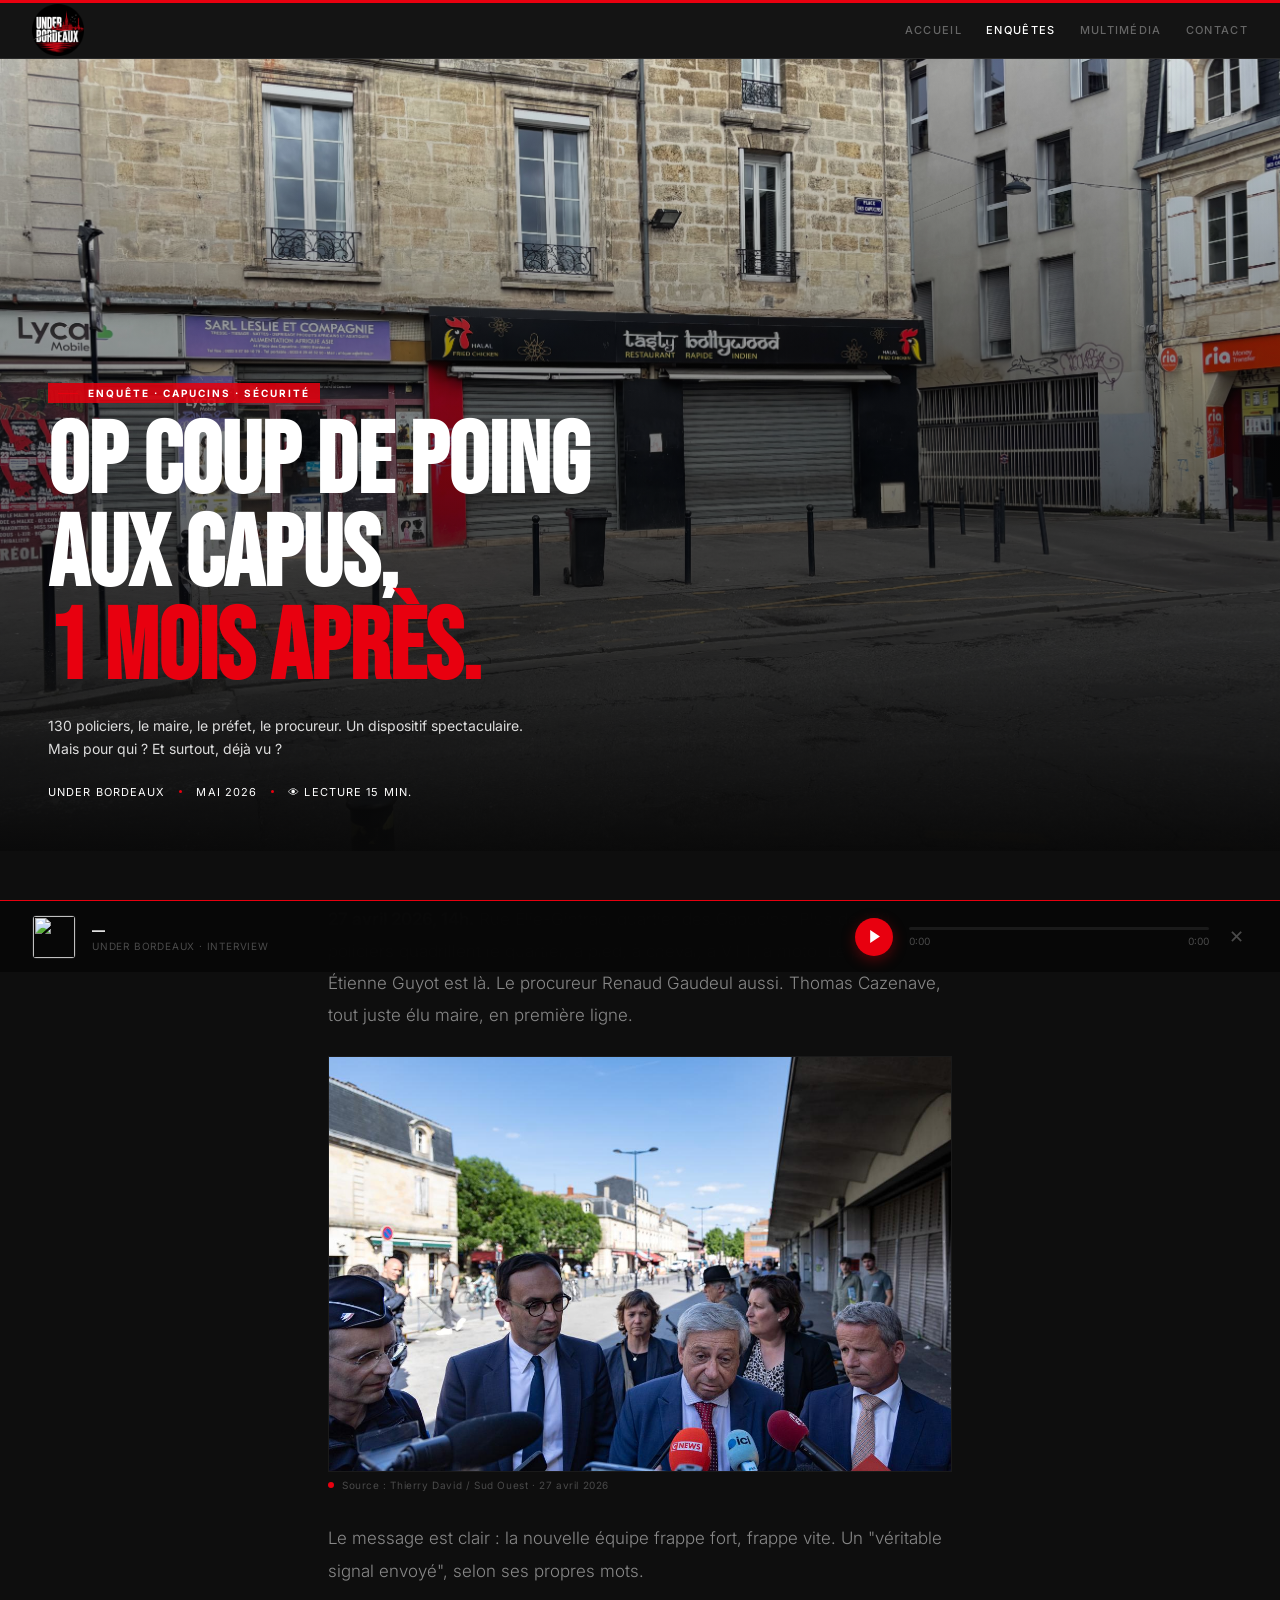
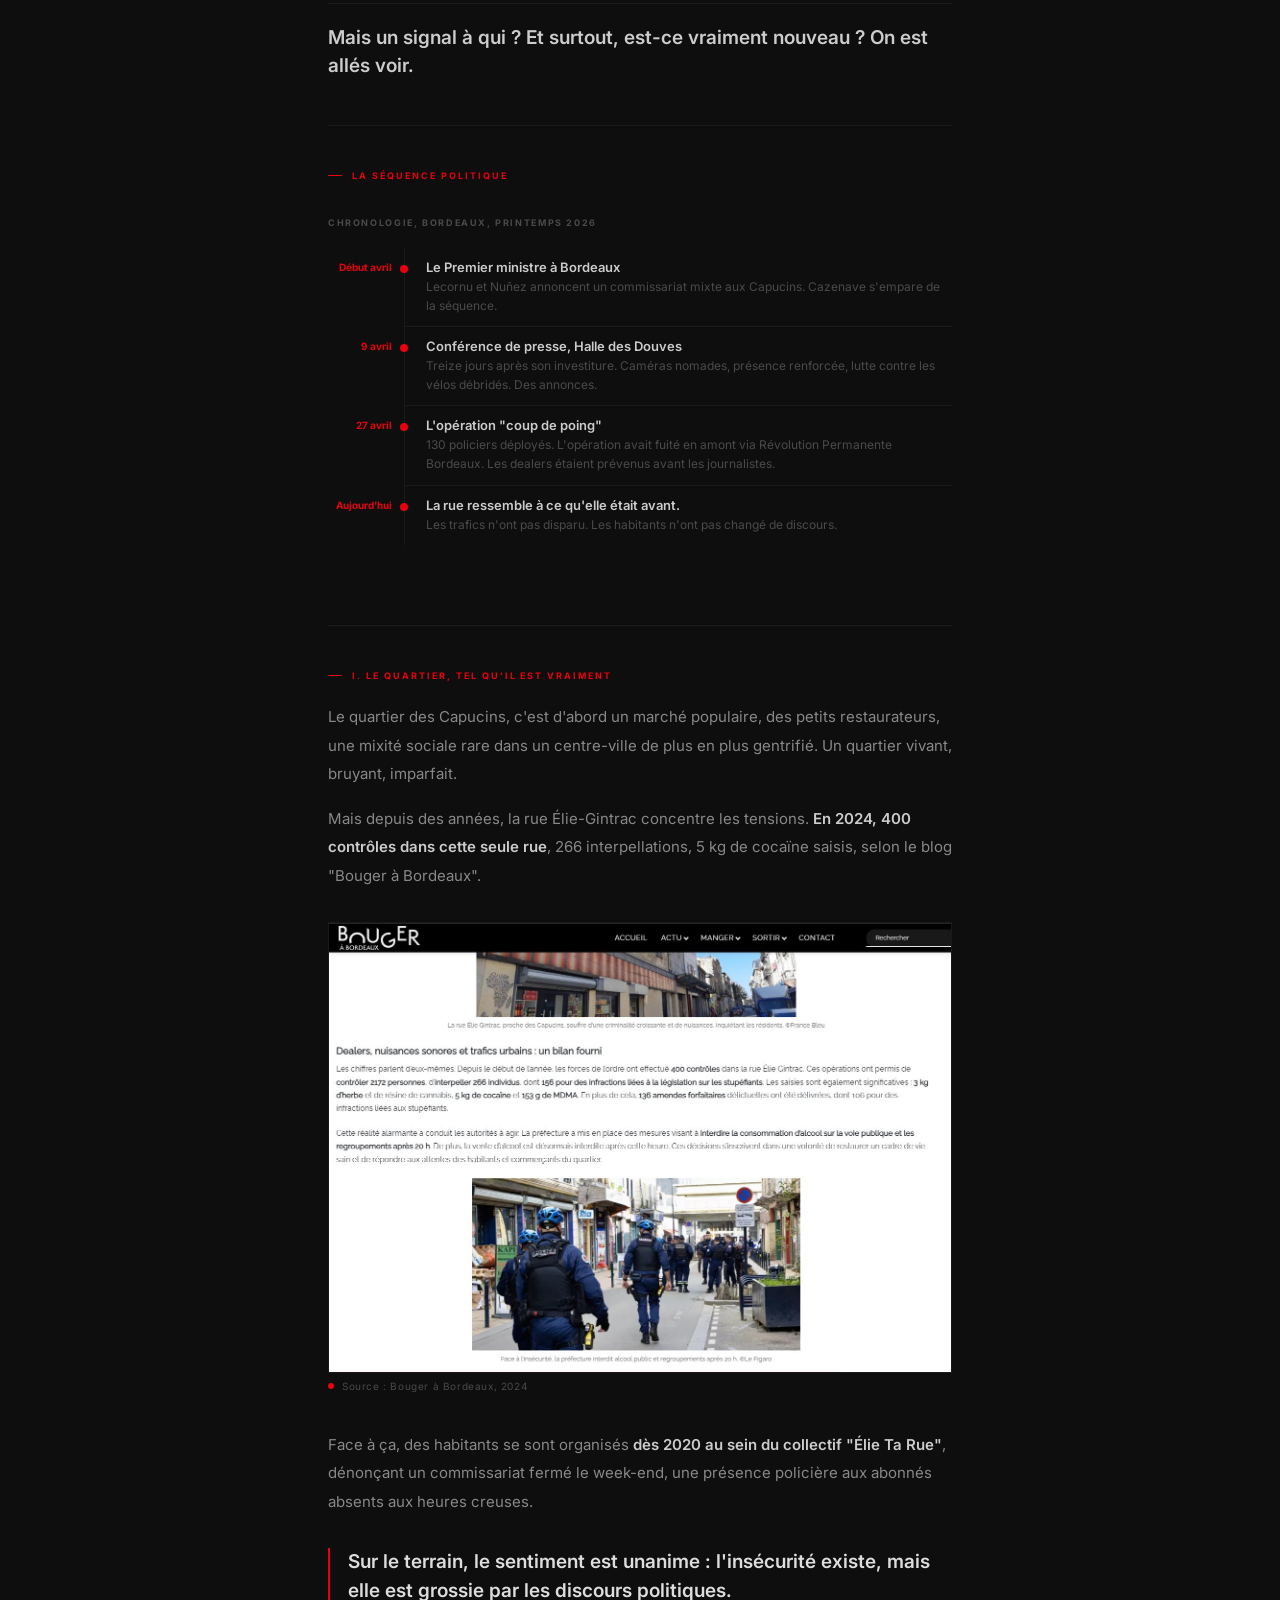
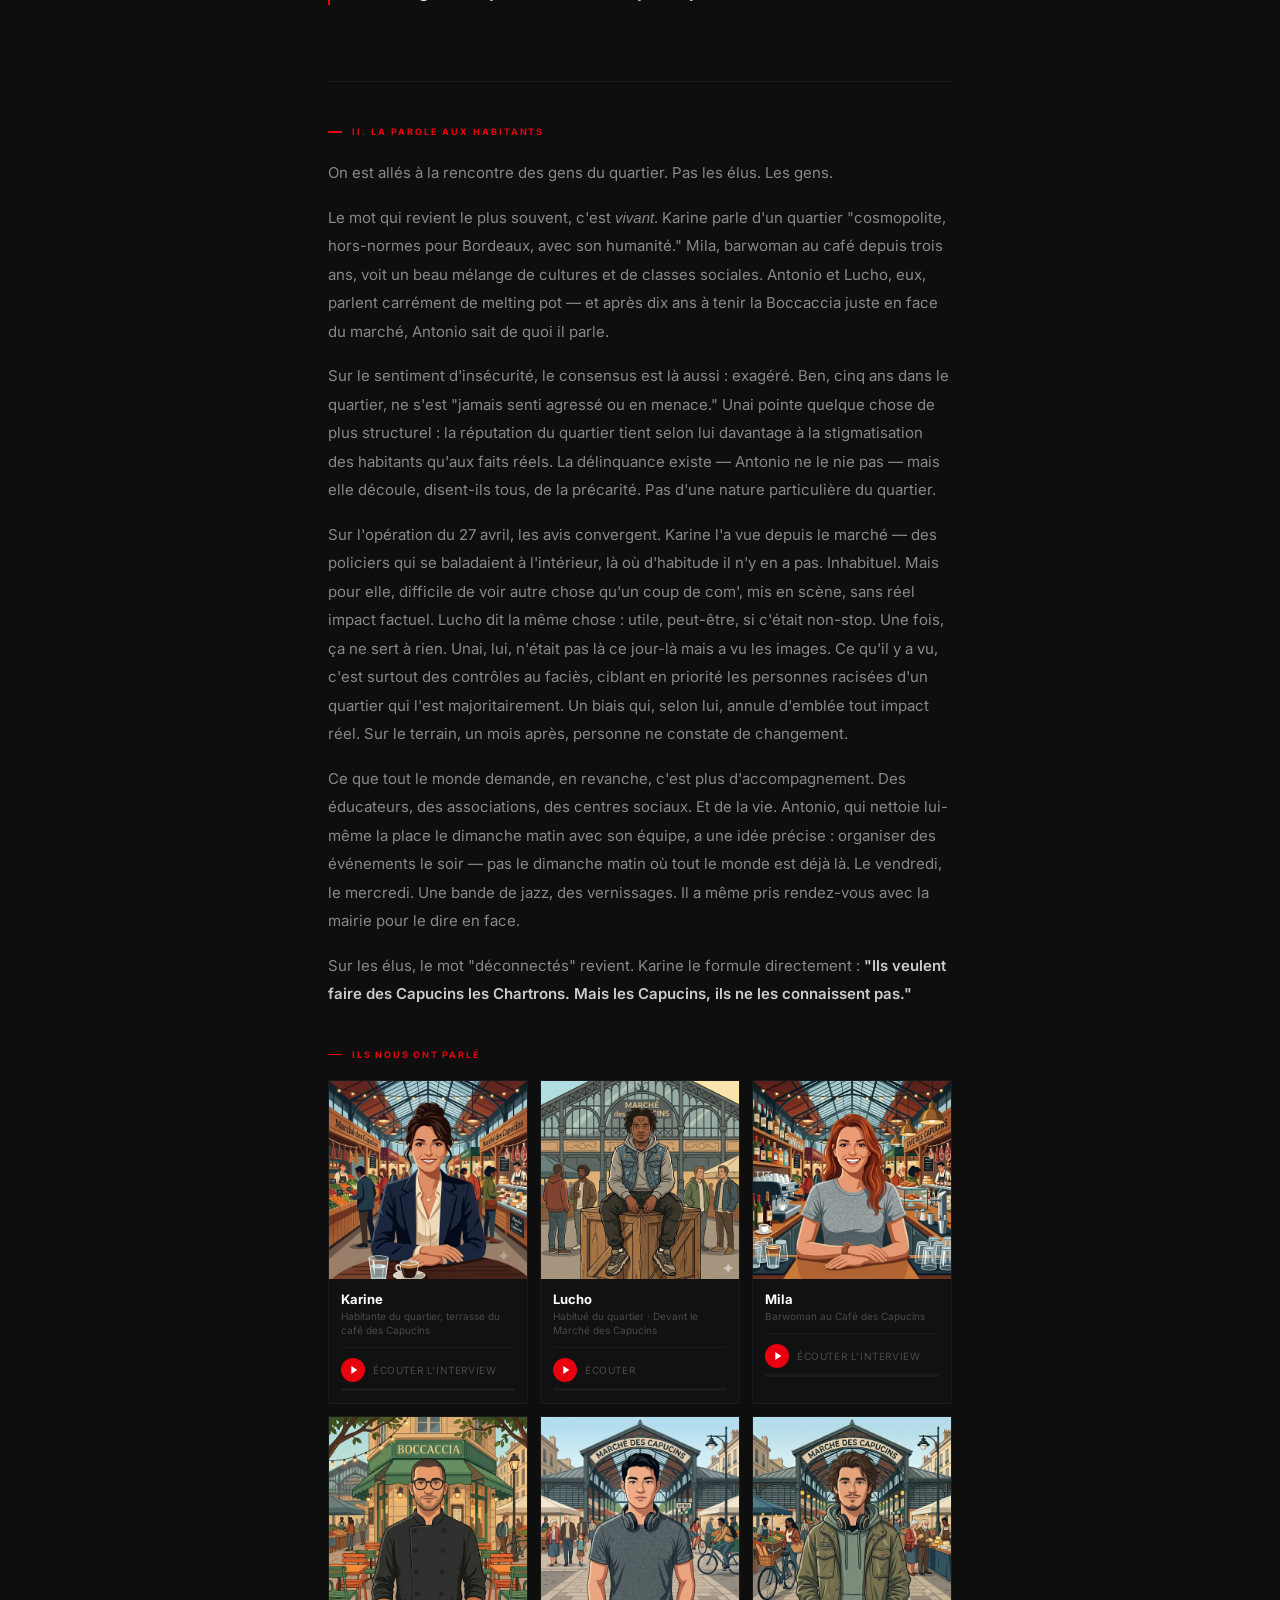
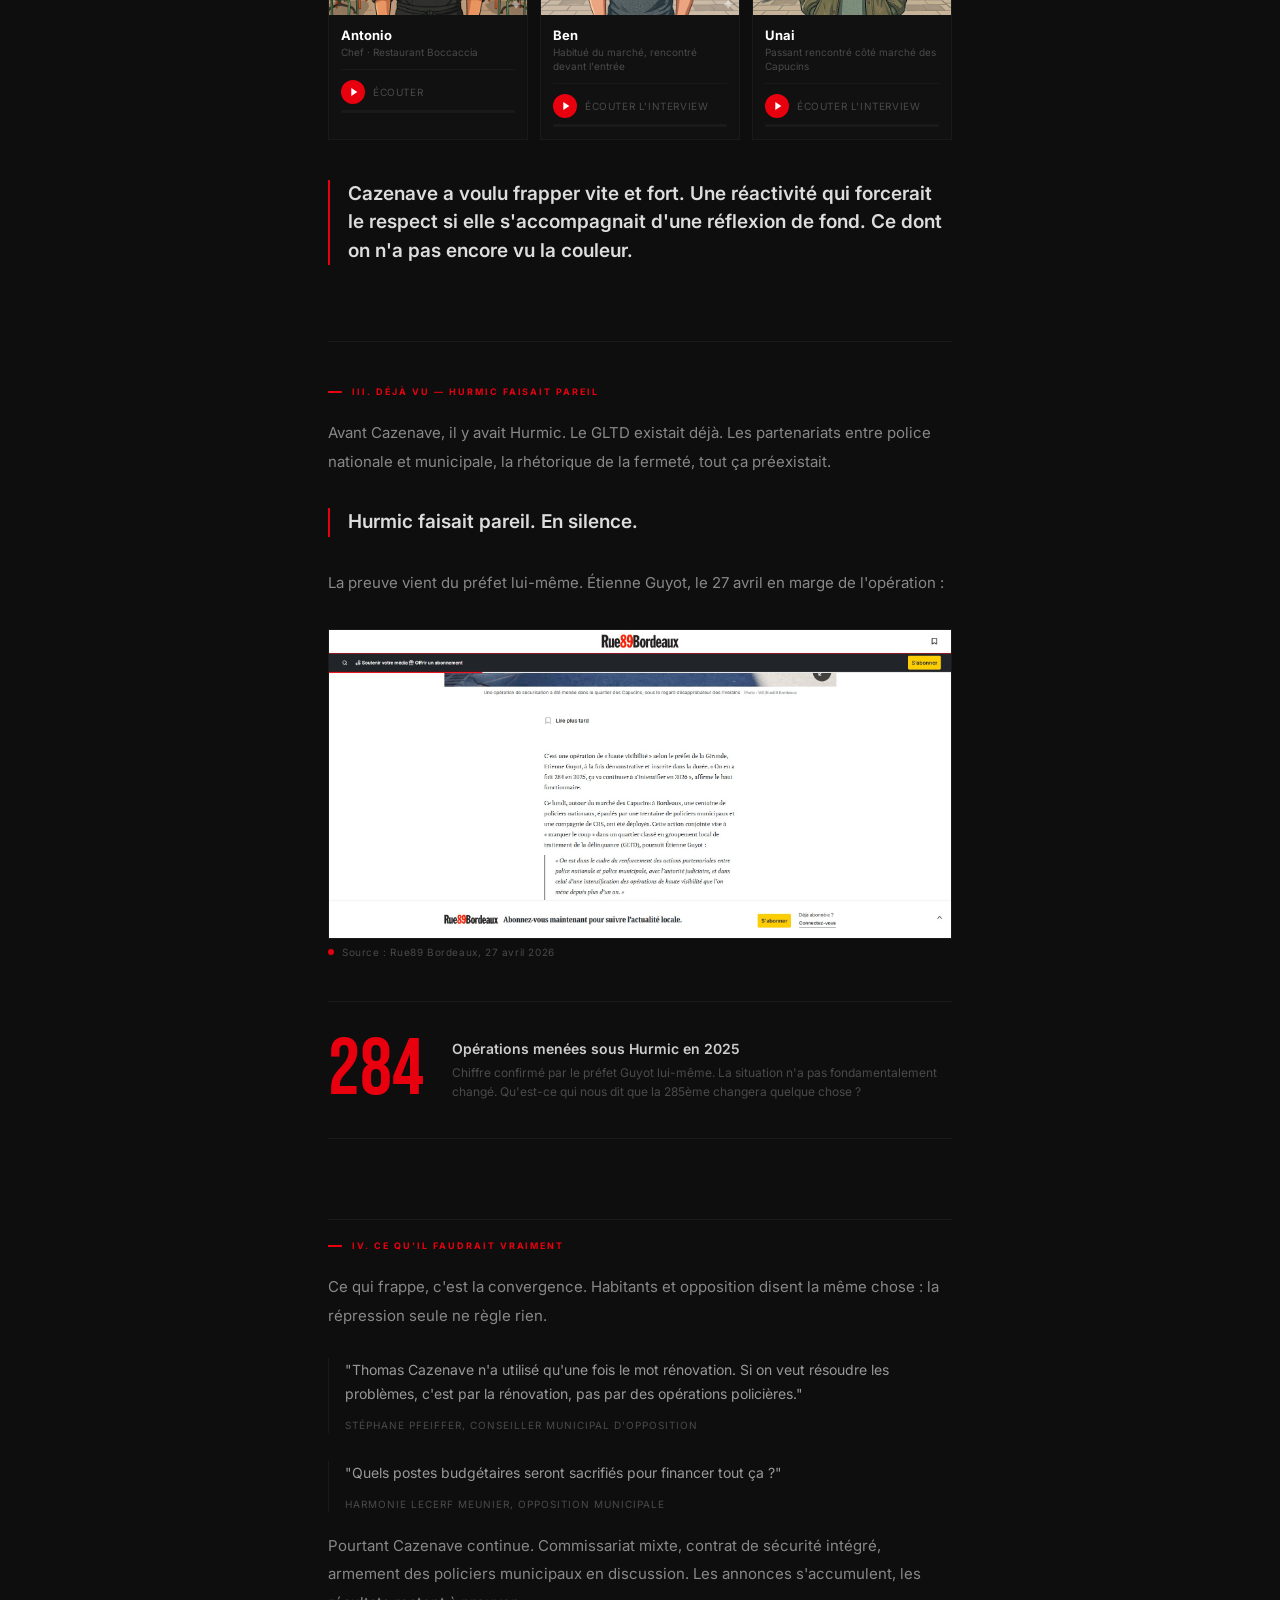
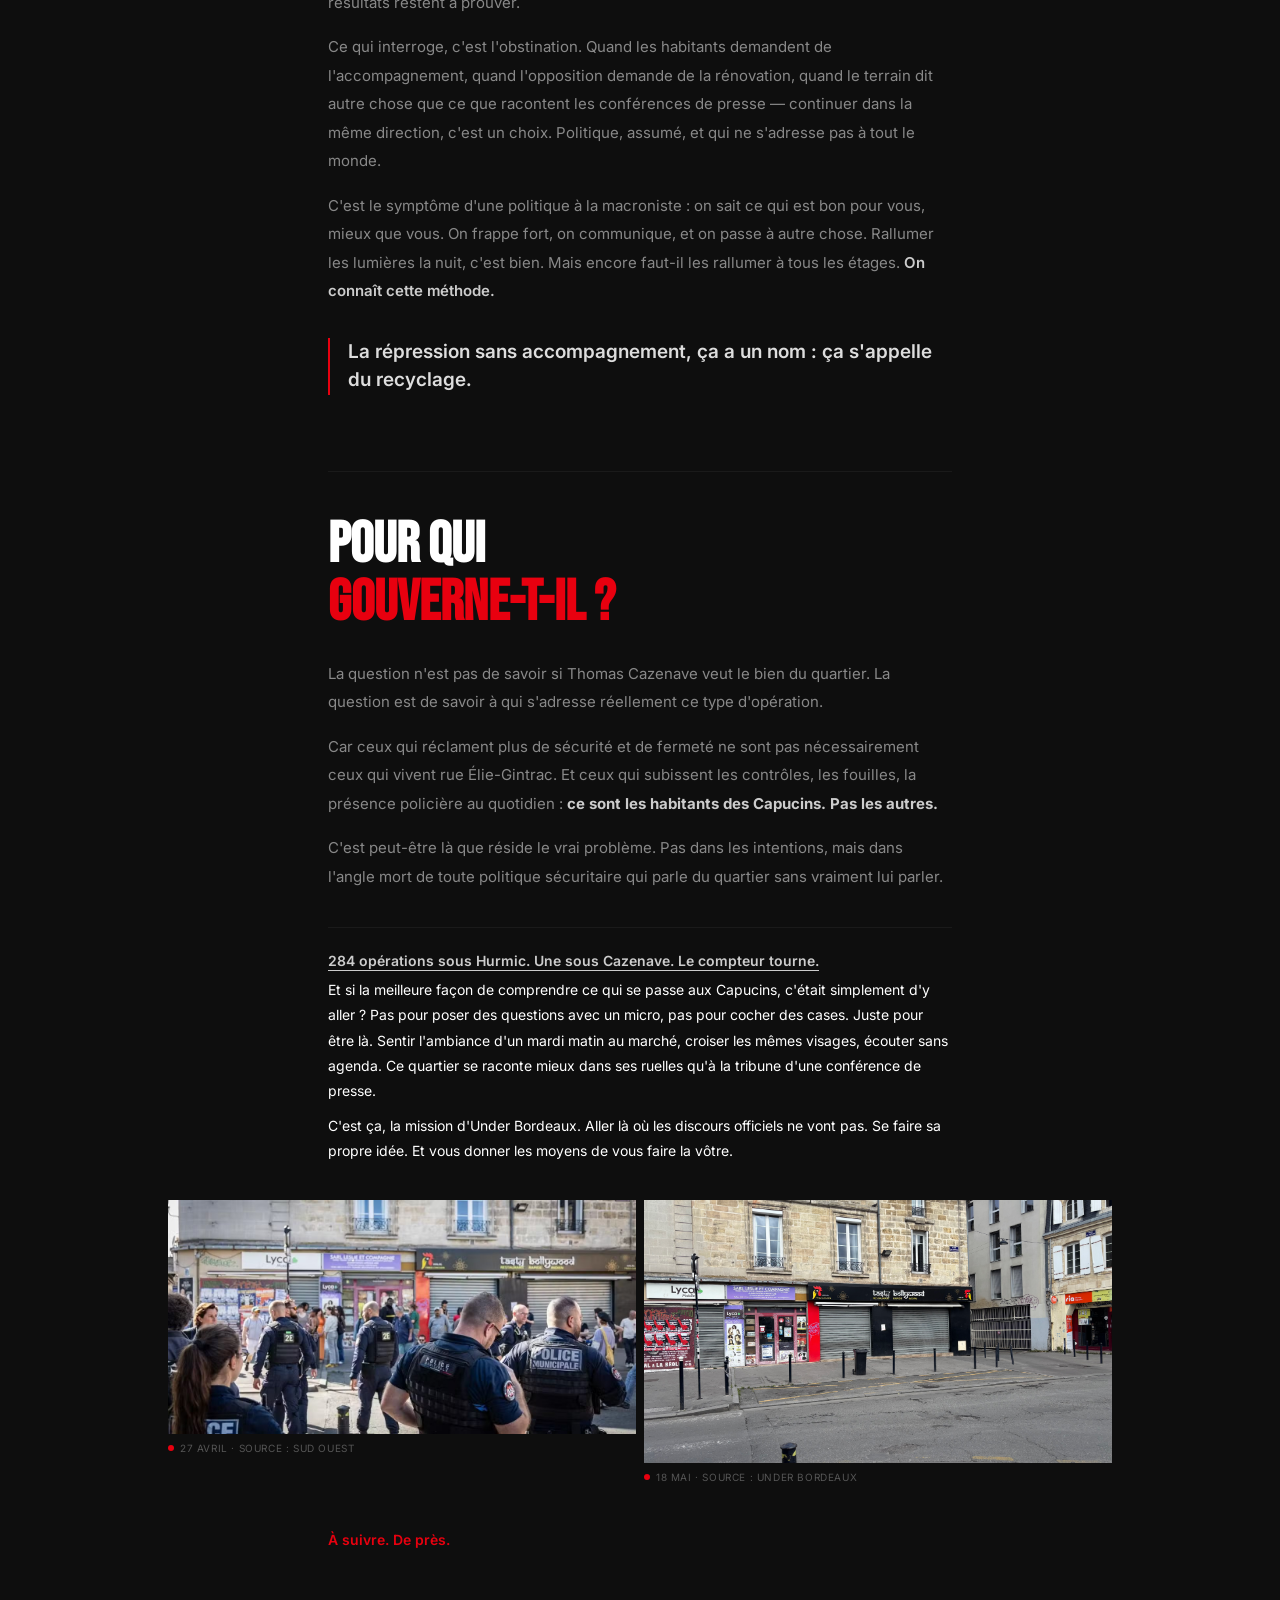
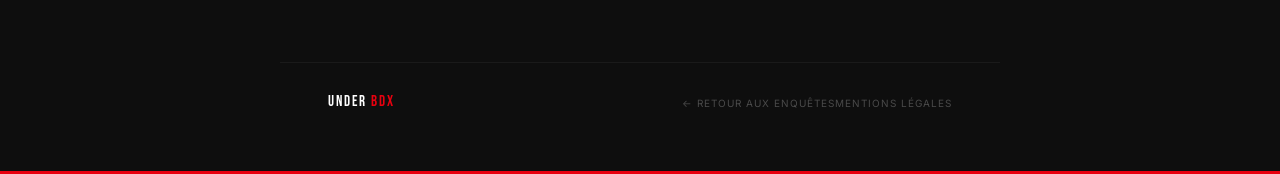
==== commit 11b586f9: "Add files via upload" ====
--- a/article1.html
+++ b/article1.html
@@ -1,567 +1,567 @@
-<!DOCTYPE html>
-<html lang="fr">
-<head>
-<meta charset="utf-8"/>
-<meta content="width=device-width, initial-scale=1.0" name="viewport"/>
-<title>Op coup de poing aux Capus, 1 mois après, Under Bordeaux</title>
-<link href="css/style.css" rel="stylesheet"/>
-<link href="https://fonts.googleapis.com" rel="preconnect"/>
-<link href="https://fonts.googleapis.com/css2?family=Bebas+Neue&family=Inter:wght@300;400;500;600;700&display=swap" rel="stylesheet"/>
-<style>
-    :root { --red: #E8000F; --bg: #0e0e0e; --border: #1a1a1a; --muted: #4a4a4a; --surface: #121212; }
-    *, *::before, *::after { box-sizing: border-box; margin: 0; padding: 0; }
-    body { background: var(--bg); color: #fff; font-family: 'Inter', sans-serif; }
-
-    /* HERO */
-    .hero { position: relative; height: 88vh; min-height: 520px; display: flex; align-items: flex-end; overflow: hidden; }
-    .hero-bg { position: absolute; inset: 0; background: linear-gradient(to bottom, rgba(8,8,8,0.1) 0%, rgba(8,8,8,0.98) 100%), url('images/capucins-hero.jpg') center/cover no-repeat; }
-    .hero-content { position: relative; z-index: 2; padding: 0 48px 52px; max-width: 860px; }
-    .hero-tag { font-size: 10px; font-weight: 700; letter-spacing: 0.2em; text-transform: uppercase; color: #fff; margin-bottom: 14px; display: flex; align-items: center; gap: 10px; background: rgba(232,0,15,0.85); padding: 4px 10px; display: inline-flex; }
-    .hero-tag::before { content: ''; width: 20px; height: 1.5px; background: var(--red); display: block; }
-    .hero-title { font-family: 'Bebas Neue', Impact, sans-serif; font-size: clamp(52px, 9vw, 100px); line-height: 0.93; color: #fff; margin-bottom: 18px; }
-    .hero-title span { color: var(--red); }
-    .hero-sub { font-size: 14px; color: #ddd; line-height: 1.65; max-width: 500px; margin-bottom: 24px; }
-    .hero-meta { display: flex; align-items: center; gap: 14px; font-size: 11px; color: #fff; letter-spacing: 0.1em; text-transform: uppercase; }
-    .dot { width: 3px; height: 3px; border-radius: 50%; background: var(--red); }
-
-    /* ARTICLE BODY */
-    .art { max-width: 720px; margin: 0 auto; padding: 0 48px 100px; }
-
-    /* INTRO */
-    .art-intro { padding: 52px 0 44px; border-bottom: 0.5px solid var(--border); }
-    .art-intro p { font-size: 17px; line-height: 1.9; color: #888; font-weight: 300; margin-bottom: 16px; }
-    .art-intro p:last-child { margin: 0; }
-    .art-intro strong { color: #ddd; font-weight: 600; }
-    .art-intro .accroche { font-size: 19px; font-weight: 600; color: #ccc; line-height: 1.5; padding-top: 20px; margin-top: 4px; border-top: 0.5px solid var(--border); }
-
-    /* SECTION */
-    .s { padding: 44px 0; border-bottom: 0.5px solid var(--border); }
-    .s:last-child { border-bottom: none; }
-    .s-label { font-size: 9px; font-weight: 700; letter-spacing: 0.22em; text-transform: uppercase; color: var(--red); margin-bottom: 22px; display: flex; align-items: center; gap: 10px; }
-    .s-label::before { content: ''; width: 14px; height: 1.5px; background: var(--red); display: block; }
-    .s p { font-size: 15px; line-height: 1.9; color: #888; margin-bottom: 16px; }
-    .s p:last-child { margin: 0; }
-    .s strong { color: #ccc; font-weight: 600; }
-
-    /* PHRASE CLÉ */
-    .key { margin: 32px 0; padding-left: 18px; border-left: 2px solid var(--red); }
-    .key p { font-size: 19px; font-weight: 600; color: #ddd; line-height: 1.5; margin: 0; }
-
-    /* FRISE CHRONOLOGIQUE */
-    .timeline { margin: 36px 0; }
-    .tl-head { font-size: 9px; font-weight: 700; letter-spacing: 0.18em; text-transform: uppercase; color: var(--muted); margin-bottom: 20px; }
-    .tl-item { display: grid; grid-template-columns: 76px 1fr; position: relative; }
-    .tl-item::after { content: ''; position: absolute; left: 75.5px; top: 0; bottom: 0; width: 0.5px; background: var(--border); }
-    .tl-date { font-size: 10px; font-weight: 700; color: var(--red); padding: 13px 12px 13px 0; text-align: right; line-height: 1.3; }
-    .tl-body { padding: 11px 0 11px 22px; border-bottom: 0.5px solid var(--border); position: relative; }
-    .tl-body::before { content: ''; position: absolute; left: -4px; top: 17px; width: 8px; height: 8px; border-radius: 50%; background: var(--red); z-index: 1; }
-    .tl-item:last-child .tl-body { border-bottom: none; }
-    .tl-body strong { font-size: 13px; color: #ccc; display: block; margin-bottom: 3px; font-weight: 600; }
-    .tl-body p { font-size: 12px; color: var(--muted); line-height: 1.55; margin: 0; }
-
-    /* SCREENSHOT */
-    .src { margin: 32px 0; }
-    .src img { width: 100%; display: block; border: 0.5px solid var(--border); }
-    .src-cap { padding: 7px 0; font-size: 10px; color: var(--muted); letter-spacing: 0.06em; display: flex; align-items: center; gap: 8px; }
-    .src-cap::before { content: ''; width: 6px; height: 6px; border-radius: 50%; background: var(--red); flex-shrink: 0; }
-
-    /* STAT */
-    .stat { margin: 36px 0; display: flex; align-items: center; gap: 28px; padding: 28px 0; border-top: 0.5px solid var(--border); border-bottom: 0.5px solid var(--border); }
-    .stat-n { font-family: 'Bebas Neue', Impact, sans-serif; font-size: 80px; color: var(--red); line-height: 1; flex-shrink: 0; }
-    .stat-t strong { font-size: 14px; color: #ccc; display: block; margin-bottom: 6px; font-weight: 600; }
-    .stat-t p { font-size: 12px; color: var(--muted); line-height: 1.6; margin: 0; }
-
-    /* CITATIONS */
-    .cite { margin: 28px 0 20px; padding-left: 16px; border-left: 0.5px solid var(--border); }
-    .cite blockquote { font-size: 14px; color: #999; line-height: 1.7; margin-bottom: 7px; font-style: normal; }
-    .cite cite { font-size: 10px; color: var(--muted); letter-spacing: 0.1em; text-transform: uppercase; font-style: normal; }
-
-    /* CONCLUSION */
-    .conclu { padding: 44px 0 0; }
-    .conclu-title { font-family: 'Bebas Neue', Impact, sans-serif; font-size: clamp(38px, 6vw, 58px); line-height: 1; color: #fff; margin-bottom: 28px; }
-    .conclu-title span { color: var(--red); }
-    .conclu p { font-size: 15px; line-height: 1.9; color: #888; margin-bottom: 16px; }
-    .conclu strong { color: #ccc; }
-    .conclu-close { margin-top: 36px; padding-top: 24px; border-top: 0.5px solid var(--border); }
-    .conclu-close strong { font-size: 14px; color: #ccc; display: block; margin-bottom: 8px; font-weight: 600; }
-    .conclu-close p { font-size: 14px; color: #fff; line-height: 1.8; margin-bottom: 10px; }
-
-    /* BLOC PROFILS */
-    .profils { margin: 40px 0; }
-    .profils-label { font-size: 9px; font-weight: 700; letter-spacing: 0.2em; text-transform: uppercase; color: var(--red); margin-bottom: 20px; display: flex; align-items: center; gap: 10px; }
-    .profils-label::before { content: ''; width: 14px; height: 1.5px; background: var(--red); display: block; }
-    .profils-grid { display: grid; grid-template-columns: repeat(3, 1fr); gap: 12px; }
-    .profil-card { background: #111; border: 0.5px solid var(--border); cursor: pointer; transition: all 0.2s; overflow: hidden; }
-    .profil-card:hover { border-color: var(--red); transform: translateY(-2px); }
-    .profil-card.active { border-color: var(--red); }
-    .profil-avatar { width: 100%; aspect-ratio: 1; overflow: hidden; position: relative; }
-    .profil-avatar img { width: 100%; height: 100%; object-fit: cover; display: block; transition: transform 0.3s; }
-    .profil-card:hover .profil-avatar img { transform: scale(1.04); }
-    .profil-info { padding: 12px; }
-    .profil-name { font-size: 13px; font-weight: 700; color: #fff; margin-bottom: 2px; }
-    .profil-desc { font-size: 10px; color: var(--muted); line-height: 1.4; }
-    .profil-play { display: flex; align-items: center; gap: 8px; margin-top: 10px; padding-top: 10px; border-top: 0.5px solid var(--border); }
-    .profil-play-btn { width: 24px; height: 24px; border-radius: 50%; background: var(--red); border: none; display: flex; align-items: center; justify-content: center; cursor: pointer; flex-shrink: 0; transition: all 0.15s; }
-    .profil-play-btn:hover { background: #c5000c; transform: scale(1.1); }
-    .profil-play-btn svg { width: 8px; height: 8px; fill: #fff; margin-left: 1px; }
-    .profil-play-label { font-size: 10px; color: var(--muted); letter-spacing: 0.06em; text-transform: uppercase; }
-    .profil-card.active .profil-play-label { color: var(--red); }
-    .profil-audio-bar { height: 3px; background: var(--border); margin-top: 6px; border-radius: 2px; overflow: hidden; display: block; cursor: pointer; }
-    .profil-audio-bar:hover { height: 4px; }
-    .profil-audio-fill { height: 100%; background: var(--red); width: 0%; transition: width 0.1s; border-radius: 2px; }
-    @media (max-width: 640px) { .profils-grid { grid-template-columns: repeat(2, 1fr); } }
-
-    /* PLAYER FIXE */
-    .art-player { position: fixed; bottom: 0; left: 0; right: 0; height: 72px; background: rgba(8,8,8,0.98); backdrop-filter: blur(30px); border-top: 1px solid var(--red); display: flex; align-items: center; gap: 16px; padding: 0 32px; z-index: 100; transform: translateY(100%); transition: transform 0.3s cubic-bezier(0.4,0,0.2,1); }
-    .art-player.visible { transform: translateY(0); }
-    .art-player-avatar { width: 44px; height: 44px; border-radius: 4px; overflow: hidden; flex-shrink: 0; border: 0.5px solid var(--border); }
-    .art-player-avatar img { width: 100%; height: 100%; object-fit: cover; display: block; }
-    .art-player-info { flex: 1; min-width: 0; }
-    .art-player-name { font-size: 13px; font-weight: 700; color: #fff; margin-bottom: 2px; white-space: nowrap; overflow: hidden; text-overflow: ellipsis; }
-    .art-player-desc { font-size: 10px; color: var(--muted); text-transform: uppercase; letter-spacing: 0.08em; white-space: nowrap; overflow: hidden; text-overflow: ellipsis; }
-    .art-player-btn { width: 38px; height: 38px; border-radius: 50%; background: var(--red); border: none; display: flex; align-items: center; justify-content: center; cursor: pointer; flex-shrink: 0; transition: all 0.18s; box-shadow: 0 4px 14px rgba(232,0,15,0.35); }
-    .art-player-btn:hover { background: #c5000c; transform: scale(1.06); }
-    .art-player-btn svg { width: 13px; height: 13px; fill: #fff; }
-    .art-player-prog { flex: 1; max-width: 300px; }
-    .art-player-bar { width: 100%; height: 3px; background: var(--border); cursor: pointer; border-radius: 2px; margin-bottom: 5px; }
-    .art-player-bar:hover { height: 4px; }
-    .art-player-fill { height: 100%; background: var(--red); border-radius: 2px; width: 0%; transition: width 0.1s; }
-    .art-player-times { display: flex; justify-content: space-between; font-size: 10px; color: var(--muted); font-variant-numeric: tabular-nums; }
-    .art-player-close { background: none; border: none; color: var(--muted); font-size: 18px; cursor: pointer; transition: color 0.15s; padding: 4px; flex-shrink: 0; }
-    .art-player-close:hover { color: #fff; }
-
-    /* FOOTER */
-    .art-ft { max-width: 720px; margin: 0 auto; padding: 28px 48px 60px; border-top: 0.5px solid var(--border); display: flex; align-items: center; justify-content: space-between; }
-    .art-ft-logo { font-family: 'Bebas Neue', Impact, sans-serif; font-size: 15px; letter-spacing: 2px; color: #fff; }
-    .art-ft-logo span { color: var(--red); }
-    .art-ft a { font-size: 10px; color: var(--muted); text-decoration: none; letter-spacing: 0.1em; text-transform: uppercase; transition: color 0.15s; }
-    .art-ft a:hover { color: #fff; }
-
-    @media (max-width: 640px) {
-      .hero-content { padding: 0 20px 40px; }
-      .art { padding: 0 20px 80px; }
-      .stat { flex-direction: column; gap: 12px; align-items: flex-start; }
-      .art-ft { padding: 24px 20px 40px; flex-direction: column; gap: 14px; align-items: flex-start; }
-    }
-  </style>
-</head>
-<body>
-<div class="ub-redline"></div>
-<nav class="ub-nav">
-<div class="ub-logo"><img alt="Under Bordeaux" src="images/logo.png" style="height:52px;width:auto;"/></div>
-<div class="ub-nav-links">
-<a href="index.html">Accueil</a>
-<a href="enquetes.html" style="color:#fff;">Enquêtes</a>
-<a href="podcasts.html">Multimédia</a>
-<a href="index.html#contact">Contact</a>
-</div>
-<button aria-label="Menu" class="ub-hamburger"><span></span><span></span><span></span></button>
-</nav>
-
-<!-- HERO -->
-<div class="hero">
-<div class="hero-bg"></div>
-<div class="hero-content">
-<div class="hero-tag">Enquête · Capucins · Sécurité</div>
-<h1 class="hero-title">Op coup de poing<br/>aux Capus,<br/><span>1 mois après.</span></h1>
-<p class="hero-sub">130 policiers, le maire, le préfet, le procureur. Un dispositif spectaculaire. Mais pour qui ? Et surtout, déjà vu ?</p>
-<div class="hero-meta">
-<span>Under Bordeaux</span><div class="dot"></div>
-<span>Mai 2026</span><div class="dot"></div>
-<span>👁 Lecture 15 min.</span>
-</div>
-</div>
-</div>
-
-<div class="art">
-<!-- INTRO -->
-<div class="art-intro">
-<p><strong>27 avril 2026, 14h.</strong> Rue Élie-Gintrac, quartier des Capucins. Plus de 130 policiers quadrillent le quartier, à pied, à cheval, à VTT, à moto. Le préfet Étienne Guyot est là. Le procureur Renaud Gaudeul aussi. Thomas Cazenave, tout juste élu maire, en première ligne.</p>
-<div class="src" style="margin:24px 0;">
-<img alt="Le préfet Guyot, le maire Cazenave et le procureur Gaudeul aux Capucins" src="images/3Antag.jpg" style="width:100%;display:block;border:0.5px solid var(--border);"/>
-<div class="src-cap">Source : Thierry David / Sud Ouest · 27 avril 2026</div>
-</div>
-<p>Le message est clair : la nouvelle équipe frappe fort, frappe vite. Un "véritable signal envoyé", selon ses propres mots.</p>
-<p class="accroche">Mais un signal à qui ? Et surtout, est-ce vraiment nouveau ? On est allés voir.</p>
-</div>
-
-<!-- SÉQUENCE POLITIQUE -->
-<div class="s">
-<div class="s-label">La séquence politique</div>
-<div class="timeline">
-<div class="tl-head">Chronologie, Bordeaux, printemps 2026</div>
-<div class="tl-item">
-<div class="tl-date">Début avril</div>
-<div class="tl-body">
-<strong>Le Premier ministre à Bordeaux</strong>
-<p>Lecornu et Nuñez annoncent un commissariat mixte aux Capucins. Cazenave s'empare de la séquence.</p>
-</div>
-</div>
-<div class="tl-item">
-<div class="tl-date">9 avril</div>
-<div class="tl-body">
-<strong>Conférence de presse, Halle des Douves</strong>
-<p>Treize jours après son investiture. Caméras nomades, présence renforcée, lutte contre les vélos débridés. Des annonces.</p>
-</div>
-</div>
-<div class="tl-item">
-<div class="tl-date">27 avril</div>
-<div class="tl-body">
-<strong>L'opération "coup de poing"</strong>
-<p>130 policiers déployés. L'opération avait fuité en amont via Révolution Permanente Bordeaux. Les dealers étaient prévenus avant les journalistes.</p>
-</div>
-</div>
-<div class="tl-item">
-<div class="tl-date">Aujourd'hui</div>
-<div class="tl-body">
-<strong>La rue ressemble à ce qu'elle était avant.</strong>
-<p>Les trafics n'ont pas disparu. Les habitants n'ont pas changé de discours.</p>
-</div>
-</div>
-</div>
-</div>
-
-<!-- CHAPITRE I -->
-<div class="s">
-<div class="s-label">I. Le quartier, tel qu'il est vraiment</div>
-<p>Le quartier des Capucins, c'est d'abord un marché populaire, des petits restaurateurs, une mixité sociale rare dans un centre-ville de plus en plus gentrifié. Un quartier vivant, bruyant, imparfait.</p>
-<p>Mais depuis des années, la rue Élie-Gintrac concentre les tensions. <strong>En 2024, 400 contrôles dans cette seule rue</strong>, 266 interpellations, 5 kg de cocaïne saisis, selon le blog "Bouger à Bordeaux".</p>
-<div class="src">
-<img alt="Chiffres Bouger à Bordeaux 2024" src="images/BougeraBDXchiffre.png"/>
-<div class="src-cap">Source : Bouger à Bordeaux, 2024</div>
-</div>
-<p>Face à ça, des habitants se sont organisés <strong>dès 2020 au sein du collectif "Élie Ta Rue"</strong>, dénonçant un commissariat fermé le week-end, une présence policière aux abonnés absents aux heures creuses.</p>
-<div class="key">
-<p>Sur le terrain, le sentiment est unanime : l'insécurité existe, mais elle est grossie par les discours politiques.</p>
-</div>
-</div>
-
-<!-- CHAPITRE II -->
-<div class="s">
-<div class="s-label">II. La parole aux habitants</div>
-<p>On est allés à la rencontre des gens du quartier. Pas les élus. Les gens.</p>
-
-<p>Le mot qui revient le plus souvent, c'est <em>vivant</em>. Karine parle d'un quartier "cosmopolite, hors-normes pour Bordeaux, avec son humanité." Mila, barwoman au café depuis trois ans, voit un beau mélange de cultures et de classes sociales. Antonio et Lucho, eux, parlent carrément de melting pot — et après dix ans à tenir la Boccaccia juste en face du marché, Antonio sait de quoi il parle.</p>
-
-<p>Sur le sentiment d'insécurité, le consensus est là aussi : exagéré. Ben, cinq ans dans le quartier, ne s'est "jamais senti agressé ou en menace." Unai pointe quelque chose de plus structurel : la réputation du quartier tient selon lui davantage à la stigmatisation des habitants qu'aux faits réels. La délinquance existe — Antonio ne le nie pas — mais elle découle, disent-ils tous, de la précarité. Pas d'une nature particulière du quartier.</p>
-
-<p>Sur l'opération du 27 avril, les avis convergent. Karine l'a vue depuis le marché — des policiers qui se baladaient à l'intérieur, là où d'habitude il n'y en a pas. Inhabituel. Mais pour elle, difficile de voir autre chose qu'un coup de com', mis en scène, sans réel impact factuel. Lucho dit la même chose : utile, peut-être, si c'était non-stop. Une fois, ça ne sert à rien. Unai, lui, n'était pas là ce jour-là mais a vu les images. Ce qu'il y a vu, c'est surtout des contrôles au faciès, ciblant en priorité les personnes racisées d'un quartier qui l'est majoritairement. Un biais qui, selon lui, annule d'emblée tout impact réel. Sur le terrain, un mois après, personne ne constate de changement.</p>
-
-<p>Ce que tout le monde demande, en revanche, c'est plus d'accompagnement. Des éducateurs, des associations, des centres sociaux. Et de la vie. Antonio, qui nettoie lui-même la place le dimanche matin avec son équipe, a une idée précise : organiser des événements le soir — pas le dimanche matin où tout le monde est déjà là. Le vendredi, le mercredi. Une bande de jazz, des vernissages. Il a même pris rendez-vous avec la mairie pour le dire en face.</p>
-
-<p>Sur les élus, le mot "déconnectés" revient. Karine le formule directement : <strong>"Ils veulent faire des Capucins les Chartrons. Mais les Capucins, ils ne les connaissent pas."</strong></p>
-
-<div class="profils">
-<div class="profils-label">Ils nous ont parlé</div>
-<div class="profils-grid"><div class="profil-card" id="profil-karine" onclick="toggleProfil('karine')">
-<div class="profil-avatar"><img alt="Karine" src="images/interview-karine.jpg"/></div>
-<div class="profil-info">
-<div class="profil-name">Karine</div>
-<div class="profil-desc">Habitante du quartier, terrasse du café des Capucins</div>
-<div class="profil-play">
-<button class="profil-play-btn" id="btn-karine"><svg viewBox="0 0 10 12"><polygon points="1,0 10,6 1,12"></polygon></svg></button>
-<div class="profil-play-label">Écouter l'interview</div>
-</div>
-<div class="profil-audio-bar" onclick="event.stopPropagation();seekProfil(event,'karine')"><div class="profil-audio-fill" id="fill-karine"></div></div>
-</div>
-</div><div class="profil-card" id="profil-lucho" onclick="toggleProfil('lucho')">
-<div class="profil-avatar">
-<img alt="Lucho" src="images/interview-lucho.png"/>
-</div>
-<div class="profil-info">
-<div class="profil-name">Lucho</div>
-<div class="profil-desc">Habitué du quartier · Devant le Marché des Capucins</div>
-<div class="profil-play">
-<button class="profil-play-btn" id="btn-lucho" onclick="event.stopPropagation();toggleProfil('lucho')">
-<svg viewBox="0 0 10 12"><polygon points="1,0 10,6 1,12"></polygon></svg>
-</button>
-<span class="profil-play-label">Écouter</span>
-</div>
-<div class="profil-audio-bar" onclick="event.stopPropagation();seekProfil(event,'lucho')"><div class="profil-audio-fill" id="fill-lucho"></div></div>
-</div>
-</div><div class="profil-card" id="profil-mila" onclick="toggleProfil('mila')">
-<div class="profil-avatar"><img alt="Mila" src="images/interview-mila.jpg"/></div>
-<div class="profil-info">
-<div class="profil-name">Mila</div>
-<div class="profil-desc">Barwoman au Café des Capucins</div>
-<div class="profil-play">
-<button class="profil-play-btn" id="btn-mila"><svg viewBox="0 0 10 12"><polygon points="1,0 10,6 1,12"></polygon></svg></button>
-<div class="profil-play-label">Écouter l'interview</div>
-</div>
-<div class="profil-audio-bar" onclick="event.stopPropagation();seekProfil(event,'mila')"><div class="profil-audio-fill" id="fill-mila"></div></div>
-</div>
-</div><div class="profil-card" id="profil-antonio" onclick="toggleProfil('antonio')">
-<div class="profil-avatar">
-<img alt="Antonio" src="images/interview-antonio.png"/>
-</div>
-<div class="profil-info">
-<div class="profil-name">Antonio</div>
-<div class="profil-desc">Chef · Restaurant Boccaccia</div>
-<div class="profil-play">
-<button class="profil-play-btn" id="btn-antonio" onclick="event.stopPropagation();toggleProfil('antonio')">
-<svg viewBox="0 0 10 12"><polygon points="1,0 10,6 1,12"></polygon></svg>
-</button>
-<span class="profil-play-label">Écouter</span>
-</div>
-<div class="profil-audio-bar" onclick="event.stopPropagation();seekProfil(event,'antonio')"><div class="profil-audio-fill" id="fill-antonio"></div></div>
-</div>
-</div><div class="profil-card" id="profil-ben" onclick="toggleProfil('ben')">
-<div class="profil-avatar"><img alt="Ben" src="images/interview-ben.jpg"/></div>
-<div class="profil-info">
-<div class="profil-name">Ben</div>
-<div class="profil-desc">Habitué du marché, rencontré devant l'entrée</div>
-<div class="profil-play">
-<button class="profil-play-btn" id="btn-ben"><svg viewBox="0 0 10 12"><polygon points="1,0 10,6 1,12"></polygon></svg></button>
-<div class="profil-play-label">Écouter l'interview</div>
-</div>
-<div class="profil-audio-bar" onclick="event.stopPropagation();seekProfil(event,'ben')"><div class="profil-audio-fill" id="fill-ben"></div></div>
-</div>
-</div><div class="profil-card" id="profil-unai" onclick="toggleProfil('unai')">
-<div class="profil-avatar"><img alt="Unai" src="images/interview-unai.jpg"/></div>
-<div class="profil-info">
-<div class="profil-name">Unai</div>
-<div class="profil-desc">Passant rencontré côté marché des Capucins</div>
-<div class="profil-play">
-<button class="profil-play-btn" id="btn-unai"><svg viewBox="0 0 10 12"><polygon points="1,0 10,6 1,12"></polygon></svg></button>
-<div class="profil-play-label">Écouter l'interview</div>
-</div>
-<div class="profil-audio-bar" onclick="event.stopPropagation();seekProfil(event,'unai')"><div class="profil-audio-fill" id="fill-unai"></div></div>
-</div>
-</div></div>
-</div>
-
-<!-- AUDIO HIDDEN -->
-<audio id="aud-antonio"><source src="https://res.cloudinary.com/dvezrm3ds/video/upload/v1779972014/Interview-antonio_ljffy5.mp3" type="audio/mpeg"/></audio>
-<audio id="aud-lucho"><source src="https://res.cloudinary.com/dvezrm3ds/video/upload/v1779972014/Interview-lucho_z4sm9v.mp3" type="audio/mpeg"/></audio>
-<audio id="aud-karine"><source src="https://res.cloudinary.com/dvezrm3ds/video/upload/Interview_Karine.mp3.lnk_mmddtc" type="audio/mpeg"/></audio>
-<audio id="aud-mila"><source src="https://res.cloudinary.com/dvezrm3ds/video/upload/Interview_Mila_xbaxbt" type="audio/mpeg"/></audio>
-<audio id="aud-ben"><source src="https://res.cloudinary.com/dvezrm3ds/video/upload/Interview_Ben_vtupho" type="audio/mpeg"/></audio>
-<audio id="aud-unai"><source src="https://res.cloudinary.com/dvezrm3ds/video/upload/Interview-unai_qqdc1w" type="audio/mpeg"/></audio>
-
-<div class="key">
-<p>Cazenave a voulu frapper vite et fort. Une réactivité qui forcerait le respect si elle s'accompagnait d'une réflexion de fond. Ce dont on n'a pas encore vu la couleur.</p>
-</div>
-</div>
-
-<!-- CHAPITRE III -->
-<div class="s">
-<div class="s-label">III. Déjà vu — Hurmic faisait pareil</div>
-<p>Avant Cazenave, il y avait Hurmic. Le GLTD existait déjà. Les partenariats entre police nationale et municipale, la rhétorique de la fermeté, tout ça préexistait.</p>
-<div class="key">
-<p>Hurmic faisait pareil. En silence.</p>
-</div>
-<p>La preuve vient du préfet lui-même. Étienne Guyot, le 27 avril en marge de l'opération :</p>
-<div class="src">
-<img alt="Citation Guyot, 284 opérations en 2025" src="images/284OPGUYOT.png"/>
-<div class="src-cap">Source : Rue89 Bordeaux, 27 avril 2026</div>
-</div>
-<div class="stat">
-<div class="stat-n">284</div>
-<div class="stat-t">
-<strong>Opérations menées sous Hurmic en 2025</strong>
-<p>Chiffre confirmé par le préfet Guyot lui-même. La situation n'a pas fondamentalement changé. Qu'est-ce qui nous dit que la 285ème changera quelque chose ?</p>
-</div>
-</div>
-</div>
-
-<!-- CHAPITRE IV -->
-<div class="s" style="padding-top:20px;">
-<div class="s-label">IV. Ce qu'il faudrait vraiment</div>
-<p>Ce qui frappe, c'est la convergence. Habitants et opposition disent la même chose : la répression seule ne règle rien.</p>
-<div class="cite">
-<blockquote>"Thomas Cazenave n'a utilisé qu'une fois le mot rénovation. Si on veut résoudre les problèmes, c'est par la rénovation, pas par des opérations policières."</blockquote>
-<cite>Stéphane Pfeiffer, conseiller municipal d'opposition</cite>
-</div>
-<div class="cite">
-<blockquote>"Quels postes budgétaires seront sacrifiés pour financer tout ça ?"</blockquote>
-<cite>Harmonie Lecerf Meunier, opposition municipale</cite>
-</div>
-<p>Pourtant Cazenave continue. Commissariat mixte, contrat de sécurité intégré, armement des policiers municipaux en discussion. Les annonces s'accumulent, les résultats restent à prouver.</p>
-<p>Ce qui interroge, c'est l'obstination. Quand les habitants demandent de l'accompagnement, quand l'opposition demande de la rénovation, quand le terrain dit autre chose que ce que racontent les conférences de presse — continuer dans la même direction, c'est un choix. Politique, assumé, et qui ne s'adresse pas à tout le monde.</p>
-<p>C'est le symptôme d'une politique à la macroniste : on sait ce qui est bon pour vous, mieux que vous. On frappe fort, on communique, et on passe à autre chose. Rallumer les lumières la nuit, c'est bien. Mais encore faut-il les rallumer à tous les étages. <strong>On connaît cette méthode.</strong></p>
-<div class="key">
-<p>La répression sans accompagnement, ça a un nom : ça s'appelle du recyclage.</p>
-</div>
-</div>
-
-<!-- CONCLUSION -->
-<div class="conclu">
-<h2 class="conclu-title">Pour qui<br/><span>gouverne-t-il ?</span></h2>
-<p>La question n'est pas de savoir si Thomas Cazenave veut le bien du quartier. La question est de savoir à qui s'adresse réellement ce type d'opération.</p>
-<p>Car ceux qui réclament plus de sécurité et de fermeté ne sont pas nécessairement ceux qui vivent rue Élie-Gintrac. Et ceux qui subissent les contrôles, les fouilles, la présence policière au quotidien : <strong>ce sont les habitants des Capucins. Pas les autres.</strong></p>
-<p>C'est peut-être là que réside le vrai problème. Pas dans les intentions, mais dans l'angle mort de toute politique sécuritaire qui parle du quartier sans vraiment lui parler.</p>
-<div class="conclu-close">
-<strong style="text-decoration:underline;text-underline-offset:4px;">284 opérations sous Hurmic. Une sous Cazenave. Le compteur tourne.</strong>
-<p>Et si la meilleure façon de comprendre ce qui se passe aux Capucins, c'était simplement d'y aller ? Pas pour poser des questions avec un micro, pas pour cocher des cases. Juste pour être là. Sentir l'ambiance d'un mardi matin au marché, croiser les mêmes visages, écouter sans agenda. Ce quartier se raconte mieux dans ses ruelles qu'à la tribune d'une conférence de presse.</p>
-<p>C'est ça, la mission d'Under Bordeaux. Aller là où les discours officiels ne vont pas. Se faire sa propre idée. Et vous donner les moyens de vous faire la vôtre.</p>
-<!-- COMPARAISON PHOTOS -->
-<div style="margin:36px -160px;">
-<div style="display:grid;grid-template-columns:1fr 1fr;gap:8px;">
-<div>
-<img alt="27 avril 2026" src="images/capucins-27avril.jpg" style="width:100%;display:block;"/>
-<div style="padding:8px 0;font-size:10px;color:#555;letter-spacing:0.06em;text-transform:uppercase;display:flex;align-items:center;gap:6px;"><span style="display:block;width:6px;height:6px;border-radius:50%;background:#E8000F;flex-shrink:0;"></span>27 avril · Source : Sud Ouest</div>
-</div>
-<div>
-<img alt="18 mai 2026" src="images/capucins-hero.jpg" style="width:100%;display:block;"/>
-<div style="padding:8px 0;font-size:10px;color:#555;letter-spacing:0.06em;text-transform:uppercase;display:flex;align-items:center;gap:6px;"><span style="display:block;width:6px;height:6px;border-radius:50%;background:#E8000F;flex-shrink:0;"></span>18 mai · Source : Under Bordeaux</div>
-</div>
-</div>
-</div>
-<p style="margin-top:16px;color:#E8000F;font-weight:600;">À suivre. De près.</p>
-</div>
-</div>
-</div>
-
-<!-- FOOTER -->
-<div class="art-ft">
-<div class="art-ft-logo">UNDER <span>BDX</span></div>
-<a href="enquetes.html">← Retour aux enquêtes</a>
-</div>
-<div class="ub-redline"></div>
-<script src="js/main.js"></script>
-<script>
-    const profils = ['antonio', 'lucho', 'karine', 'mila', 'ben', 'unai'];
-    let curProfil = null;
-
-    function toggleProfil(id) {
-      const aud = document.getElementById('aud-' + id);
-      const card = document.getElementById('profil-' + id);
-      const btn = document.getElementById('btn-' + id);
-      const fill = document.getElementById('fill-' + id);
-
-      if (curProfil && curProfil !== id) {
-        const prevAud = document.getElementById('aud-' + curProfil);
-        prevAud.pause();
-        prevAud.currentTime = 0;
-        document.getElementById('profil-' + curProfil).classList.remove('active');
-        document.getElementById('btn-' + curProfil).innerHTML = '<svg viewBox="0 0 10 12"><polygon points="1,0 10,6 1,12"/></svg>';
-        document.getElementById('fill-' + curProfil).style.width = '0%';
-      }
-
-      if (curProfil === id && !aud.paused) {
-        aud.pause();
-        btn.innerHTML = '<svg viewBox="0 0 10 12"><polygon points="1,0 10,6 1,12"/></svg>';
-        curProfil = null;
-        card.classList.remove('active');
-        updatePlayerIcon(false);
-      } else {
-        aud.play();
-        btn.innerHTML = '<svg viewBox="0 0 8 10"><rect x="0" y="0" width="3" height="10"/><rect x="5" y="0" width="3" height="10"/></svg>';
-        curProfil = id;
-        card.classList.add('active');
-        updatePlayer(id, true);
-
-        aud.addEventListener('timeupdate', function() {
-          if (!aud.duration) return;
-          fill.style.width = (aud.currentTime / aud.duration * 100) + '%';
-          document.getElementById('art-player-fill').style.width = (aud.currentTime / aud.duration * 100) + '%';
-          document.getElementById('art-player-cur').textContent = fmtTime(aud.currentTime);
-          document.getElementById('art-player-dur').textContent = fmtTime(aud.duration);
-        });
-        aud.addEventListener('ended', function() {
-          btn.innerHTML = '<svg viewBox="0 0 10 12"><polygon points="1,0 10,6 1,12"/></svg>';
-          fill.style.width = '0%';
-          card.classList.remove('active');
-          curProfil = null;
-          updatePlayerIcon(false);
-          document.getElementById('art-player-fill').style.width = '0%';
-          document.getElementById('art-player-cur').textContent = '0:00';
-        });
-      }
-    }
-</script>
-
-<!-- PLAYER FIXE -->
-<div class="art-player" id="art-player">
-<div class="art-player-avatar">
-<img alt="" id="art-player-img" src=""/>
-</div>
-<div class="art-player-info">
-<div class="art-player-name" id="art-player-name">—</div>
-<div class="art-player-desc" id="art-player-desc">Under Bordeaux · Interview</div>
-</div>
-<button class="art-player-btn" id="art-player-btn" onclick="toggleFromPlayer()">
-<svg id="art-player-icon" viewBox="0 0 10 12"><polygon points="1,0 10,6 1,12"></polygon></svg>
-</button>
-<div class="art-player-prog">
-<div class="art-player-bar" onclick="seekPlayer(event)">
-<div class="art-player-fill" id="art-player-fill"></div>
-</div>
-<div class="art-player-times">
-<span id="art-player-cur">0:00</span>
-<span id="art-player-dur">0:00</span>
-</div>
-</div>
-<button class="art-player-close" onclick="closePlayer()">✕</button>
-</div>
-
-<script>
-    const profilData = {
-      antonio: { name: 'Antonio', desc: 'Chef · Restaurant Boccaccia' },
-      lucho:   { name: 'Lucho',   desc: 'Habitué du quartier · Devant le Marché des Capucins' },
-      karine: { name: 'Karine', desc: 'Habitante du quartier · Terrasse du café des Capucins' },
-      mila:   { name: 'Mila',   desc: 'Barwoman · Café des Capucins' },
-      ben:    { name: 'Ben',    desc: 'Habitué du marché · Devant l\'entrée' },
-      unai:   { name: 'Unai',   desc: 'Passant · Côté marché des Capucins' },
-    };
-
-    function updatePlayer(id, playing) {
-      const img = document.querySelector('#profil-' + id + ' .profil-avatar img');
-      document.getElementById('art-player-img').src = img ? img.src : '';
-      document.getElementById('art-player-name').textContent = profilData[id].name;
-      document.getElementById('art-player-desc').textContent = profilData[id].desc;
-      document.getElementById('art-player').classList.add('visible');
-      updatePlayerIcon(playing);
-    }
-
-    function updatePlayerIcon(playing) {
-      document.getElementById('art-player-icon').innerHTML = playing
-        ? '<rect x="1" y="0" width="3" height="12"/><rect x="6" y="0" width="3" height="12"/>'
-        : '<polygon points="1,0 10,6 1,12"/>';
-    }
-
-    function toggleFromPlayer() {
-      if (!curProfil) return;
-      const aud = document.getElementById('aud-' + curProfil);
-      if (aud.paused) {
-        aud.play(); updatePlayerIcon(true);
-        document.getElementById('btn-' + curProfil).innerHTML = '<svg viewBox="0 0 8 10"><rect x="0" y="0" width="3" height="10"/><rect x="5" y="0" width="3" height="10"/></svg>';
-      } else {
-        aud.pause(); updatePlayerIcon(false);
-        document.getElementById('btn-' + curProfil).innerHTML = '<svg viewBox="0 0 10 12"><polygon points="1,0 10,6 1,12"/></svg>';
-      }
-    }
-
-    function seekPlayer(e) {
-      if (!curProfil) return;
-      const aud = document.getElementById('aud-' + curProfil);
-      if (!aud.duration) return;
-      const rect = e.currentTarget.getBoundingClientRect();
-      const ratio = (e.clientX - rect.left) / rect.width;
-      aud.currentTime = Math.max(0, Math.min(1, ratio)) * aud.duration;
-    }
-
-    function closePlayer() {
-      if (curProfil) {
-        const aud = document.getElementById('aud-' + curProfil);
-        aud.pause(); aud.currentTime = 0;
-        document.getElementById('profil-' + curProfil).classList.remove('active');
-        document.getElementById('btn-' + curProfil).innerHTML = '<svg viewBox="0 0 10 12"><polygon points="1,0 10,6 1,12"/></svg>';
-        document.getElementById('fill-' + curProfil).style.width = '0%';
-        curProfil = null;
-      }
-      document.getElementById('art-player').classList.remove('visible');
-    }
-
-    function seekProfil(e, id) {
-      const aud = document.getElementById('aud-' + id);
-      if (!aud.duration) return;
-      const rect = e.currentTarget.getBoundingClientRect();
-      const ratio = (e.clientX - rect.left) / rect.width;
-      aud.currentTime = Math.max(0, Math.min(1, ratio)) * aud.duration;
-    }
-    function fmtTime(s) { return Math.floor(s/60)+':'+String(Math.floor(s%60)).padStart(2,'0'); }
-</script>
-</body>
-</html>
-
+<!DOCTYPE html>
+<html lang="fr">
+<head>
+<meta charset="utf-8"/>
+<meta content="width=device-width, initial-scale=1.0" name="viewport"/>
+<title>Op coup de poing aux Capus, 1 mois après, Under Bordeaux</title>
+<link href="css/style.css" rel="stylesheet"/>
+<link href="https://fonts.googleapis.com" rel="preconnect"/>
+<link href="https://fonts.googleapis.com/css2?family=Bebas+Neue&family=Inter:wght@300;400;500;600;700&display=swap" rel="stylesheet"/>
+<style>
+    :root { --red: #E8000F; --bg: #0e0e0e; --border: #1a1a1a; --muted: #4a4a4a; --surface: #121212; }
+    *, *::before, *::after { box-sizing: border-box; margin: 0; padding: 0; }
+    body { background: var(--bg); color: #fff; font-family: 'Inter', sans-serif; }
+
+    /* HERO */
+    .hero { position: relative; height: 88vh; min-height: 520px; display: flex; align-items: flex-end; overflow: hidden; }
+    .hero-bg { position: absolute; inset: 0; background: linear-gradient(to bottom, rgba(8,8,8,0.1) 0%, rgba(8,8,8,0.98) 100%), url('images/capucins-hero.jpg') center/cover no-repeat; }
+    .hero-content { position: relative; z-index: 2; padding: 0 48px 52px; max-width: 860px; }
+    .hero-tag { font-size: 10px; font-weight: 700; letter-spacing: 0.2em; text-transform: uppercase; color: #fff; margin-bottom: 14px; display: flex; align-items: center; gap: 10px; background: rgba(232,0,15,0.85); padding: 4px 10px; display: inline-flex; }
+    .hero-tag::before { content: ''; width: 20px; height: 1.5px; background: var(--red); display: block; }
+    .hero-title { font-family: 'Bebas Neue', Impact, sans-serif; font-size: clamp(52px, 9vw, 100px); line-height: 0.93; color: #fff; margin-bottom: 18px; }
+    .hero-title span { color: var(--red); }
+    .hero-sub { font-size: 14px; color: #ddd; line-height: 1.65; max-width: 500px; margin-bottom: 24px; }
+    .hero-meta { display: flex; align-items: center; gap: 14px; font-size: 11px; color: #fff; letter-spacing: 0.1em; text-transform: uppercase; }
+    .dot { width: 3px; height: 3px; border-radius: 50%; background: var(--red); }
+
+    /* ARTICLE BODY */
+    .art { max-width: 720px; margin: 0 auto; padding: 0 48px 100px; }
+
+    /* INTRO */
+    .art-intro { padding: 52px 0 44px; border-bottom: 0.5px solid var(--border); }
+    .art-intro p { font-size: 17px; line-height: 1.9; color: #888; font-weight: 300; margin-bottom: 16px; }
+    .art-intro p:last-child { margin: 0; }
+    .art-intro strong { color: #ddd; font-weight: 600; }
+    .art-intro .accroche { font-size: 19px; font-weight: 600; color: #ccc; line-height: 1.5; padding-top: 20px; margin-top: 4px; border-top: 0.5px solid var(--border); }
+
+    /* SECTION */
+    .s { padding: 44px 0; border-bottom: 0.5px solid var(--border); }
+    .s:last-child { border-bottom: none; }
+    .s-label { font-size: 9px; font-weight: 700; letter-spacing: 0.22em; text-transform: uppercase; color: var(--red); margin-bottom: 22px; display: flex; align-items: center; gap: 10px; }
+    .s-label::before { content: ''; width: 14px; height: 1.5px; background: var(--red); display: block; }
+    .s p { font-size: 15px; line-height: 1.9; color: #888; margin-bottom: 16px; }
+    .s p:last-child { margin: 0; }
+    .s strong { color: #ccc; font-weight: 600; }
+
+    /* PHRASE CLÉ */
+    .key { margin: 32px 0; padding-left: 18px; border-left: 2px solid var(--red); }
+    .key p { font-size: 19px; font-weight: 600; color: #ddd; line-height: 1.5; margin: 0; }
+
+    /* FRISE CHRONOLOGIQUE */
+    .timeline { margin: 36px 0; }
+    .tl-head { font-size: 9px; font-weight: 700; letter-spacing: 0.18em; text-transform: uppercase; color: var(--muted); margin-bottom: 20px; }
+    .tl-item { display: grid; grid-template-columns: 76px 1fr; position: relative; }
+    .tl-item::after { content: ''; position: absolute; left: 75.5px; top: 0; bottom: 0; width: 0.5px; background: var(--border); }
+    .tl-date { font-size: 10px; font-weight: 700; color: var(--red); padding: 13px 12px 13px 0; text-align: right; line-height: 1.3; }
+    .tl-body { padding: 11px 0 11px 22px; border-bottom: 0.5px solid var(--border); position: relative; }
+    .tl-body::before { content: ''; position: absolute; left: -4px; top: 17px; width: 8px; height: 8px; border-radius: 50%; background: var(--red); z-index: 1; }
+    .tl-item:last-child .tl-body { border-bottom: none; }
+    .tl-body strong { font-size: 13px; color: #ccc; display: block; margin-bottom: 3px; font-weight: 600; }
+    .tl-body p { font-size: 12px; color: var(--muted); line-height: 1.55; margin: 0; }
+
+    /* SCREENSHOT */
+    .src { margin: 32px 0; }
+    .src img { width: 100%; display: block; border: 0.5px solid var(--border); }
+    .src-cap { padding: 7px 0; font-size: 10px; color: var(--muted); letter-spacing: 0.06em; display: flex; align-items: center; gap: 8px; }
+    .src-cap::before { content: ''; width: 6px; height: 6px; border-radius: 50%; background: var(--red); flex-shrink: 0; }
+
+    /* STAT */
+    .stat { margin: 36px 0; display: flex; align-items: center; gap: 28px; padding: 28px 0; border-top: 0.5px solid var(--border); border-bottom: 0.5px solid var(--border); }
+    .stat-n { font-family: 'Bebas Neue', Impact, sans-serif; font-size: 80px; color: var(--red); line-height: 1; flex-shrink: 0; }
+    .stat-t strong { font-size: 14px; color: #ccc; display: block; margin-bottom: 6px; font-weight: 600; }
+    .stat-t p { font-size: 12px; color: var(--muted); line-height: 1.6; margin: 0; }
+
+    /* CITATIONS */
+    .cite { margin: 28px 0 20px; padding-left: 16px; border-left: 0.5px solid var(--border); }
+    .cite blockquote { font-size: 14px; color: #999; line-height: 1.7; margin-bottom: 7px; font-style: normal; }
+    .cite cite { font-size: 10px; color: var(--muted); letter-spacing: 0.1em; text-transform: uppercase; font-style: normal; }
+
+    /* CONCLUSION */
+    .conclu { padding: 44px 0 0; }
+    .conclu-title { font-family: 'Bebas Neue', Impact, sans-serif; font-size: clamp(38px, 6vw, 58px); line-height: 1; color: #fff; margin-bottom: 28px; }
+    .conclu-title span { color: var(--red); }
+    .conclu p { font-size: 15px; line-height: 1.9; color: #888; margin-bottom: 16px; }
+    .conclu strong { color: #ccc; }
+    .conclu-close { margin-top: 36px; padding-top: 24px; border-top: 0.5px solid var(--border); }
+    .conclu-close strong { font-size: 14px; color: #ccc; display: block; margin-bottom: 8px; font-weight: 600; }
+    .conclu-close p { font-size: 14px; color: #fff; line-height: 1.8; margin-bottom: 10px; }
+
+    /* BLOC PROFILS */
+    .profils { margin: 40px 0; }
+    .profils-label { font-size: 9px; font-weight: 700; letter-spacing: 0.2em; text-transform: uppercase; color: var(--red); margin-bottom: 20px; display: flex; align-items: center; gap: 10px; }
+    .profils-label::before { content: ''; width: 14px; height: 1.5px; background: var(--red); display: block; }
+    .profils-grid { display: grid; grid-template-columns: repeat(3, 1fr); gap: 12px; }
+    .profil-card { background: #111; border: 0.5px solid var(--border); cursor: pointer; transition: all 0.2s; overflow: hidden; }
+    .profil-card:hover { border-color: var(--red); transform: translateY(-2px); }
+    .profil-card.active { border-color: var(--red); }
+    .profil-avatar { width: 100%; aspect-ratio: 1; overflow: hidden; position: relative; }
+    .profil-avatar img { width: 100%; height: 100%; object-fit: cover; display: block; transition: transform 0.3s; }
+    .profil-card:hover .profil-avatar img { transform: scale(1.04); }
+    .profil-info { padding: 12px; }
+    .profil-name { font-size: 13px; font-weight: 700; color: #fff; margin-bottom: 2px; }
+    .profil-desc { font-size: 10px; color: var(--muted); line-height: 1.4; }
+    .profil-play { display: flex; align-items: center; gap: 8px; margin-top: 10px; padding-top: 10px; border-top: 0.5px solid var(--border); }
+    .profil-play-btn { width: 24px; height: 24px; border-radius: 50%; background: var(--red); border: none; display: flex; align-items: center; justify-content: center; cursor: pointer; flex-shrink: 0; transition: all 0.15s; }
+    .profil-play-btn:hover { background: #c5000c; transform: scale(1.1); }
+    .profil-play-btn svg { width: 8px; height: 8px; fill: #fff; margin-left: 1px; }
+    .profil-play-label { font-size: 10px; color: var(--muted); letter-spacing: 0.06em; text-transform: uppercase; }
+    .profil-card.active .profil-play-label { color: var(--red); }
+    .profil-audio-bar { height: 3px; background: var(--border); margin-top: 6px; border-radius: 2px; overflow: hidden; display: block; cursor: pointer; }
+    .profil-audio-bar:hover { height: 4px; }
+    .profil-audio-fill { height: 100%; background: var(--red); width: 0%; transition: width 0.1s; border-radius: 2px; }
+    @media (max-width: 640px) { .profils-grid { grid-template-columns: repeat(2, 1fr); } }
+
+    /* PLAYER FIXE */
+    .art-player { position: fixed; bottom: 0; left: 0; right: 0; height: 72px; background: rgba(8,8,8,0.98); backdrop-filter: blur(30px); border-top: 1px solid var(--red); display: flex; align-items: center; gap: 16px; padding: 0 32px; z-index: 100; transform: translateY(100%); transition: transform 0.3s cubic-bezier(0.4,0,0.2,1); }
+    .art-player.visible { transform: translateY(0); }
+    .art-player-avatar { width: 44px; height: 44px; border-radius: 4px; overflow: hidden; flex-shrink: 0; border: 0.5px solid var(--border); }
+    .art-player-avatar img { width: 100%; height: 100%; object-fit: cover; display: block; }
+    .art-player-info { flex: 1; min-width: 0; }
+    .art-player-name { font-size: 13px; font-weight: 700; color: #fff; margin-bottom: 2px; white-space: nowrap; overflow: hidden; text-overflow: ellipsis; }
+    .art-player-desc { font-size: 10px; color: var(--muted); text-transform: uppercase; letter-spacing: 0.08em; white-space: nowrap; overflow: hidden; text-overflow: ellipsis; }
+    .art-player-btn { width: 38px; height: 38px; border-radius: 50%; background: var(--red); border: none; display: flex; align-items: center; justify-content: center; cursor: pointer; flex-shrink: 0; transition: all 0.18s; box-shadow: 0 4px 14px rgba(232,0,15,0.35); }
+    .art-player-btn:hover { background: #c5000c; transform: scale(1.06); }
+    .art-player-btn svg { width: 13px; height: 13px; fill: #fff; }
+    .art-player-prog { flex: 1; max-width: 300px; }
+    .art-player-bar { width: 100%; height: 3px; background: var(--border); cursor: pointer; border-radius: 2px; margin-bottom: 5px; }
+    .art-player-bar:hover { height: 4px; }
+    .art-player-fill { height: 100%; background: var(--red); border-radius: 2px; width: 0%; transition: width 0.1s; }
+    .art-player-times { display: flex; justify-content: space-between; font-size: 10px; color: var(--muted); font-variant-numeric: tabular-nums; }
+    .art-player-close { background: none; border: none; color: var(--muted); font-size: 18px; cursor: pointer; transition: color 0.15s; padding: 4px; flex-shrink: 0; }
+    .art-player-close:hover { color: #fff; }
+
+    /* FOOTER */
+    .art-ft { max-width: 720px; margin: 0 auto; padding: 28px 48px 60px; border-top: 0.5px solid var(--border); display: flex; align-items: center; justify-content: space-between; }
+    .art-ft-logo { font-family: 'Bebas Neue', Impact, sans-serif; font-size: 15px; letter-spacing: 2px; color: #fff; }
+    .art-ft-logo span { color: var(--red); }
+    .art-ft a { font-size: 10px; color: var(--muted); text-decoration: none; letter-spacing: 0.1em; text-transform: uppercase; transition: color 0.15s; }
+    .art-ft a:hover { color: #fff; }
+
+    @media (max-width: 640px) {
+      .hero-content { padding: 0 20px 40px; }
+      .art { padding: 0 20px 80px; }
+      .stat { flex-direction: column; gap: 12px; align-items: flex-start; }
+      .art-ft { padding: 24px 20px 40px; flex-direction: column; gap: 14px; align-items: flex-start; }
+    }
+  </style>
+</head>
+<body>
+<div class="ub-redline"></div>
+<nav class="ub-nav">
+<div class="ub-logo"><img alt="Under Bordeaux" src="images/logo.png" style="height:52px;width:auto;"/></div>
+<div class="ub-nav-links">
+<a href="index.html">Accueil</a>
+<a href="enquetes.html" style="color:#fff;">Enquêtes</a>
+<a href="podcasts.html">Multimédia</a>
+<a href="index.html#contact">Contact</a>
+</div>
+<button aria-label="Menu" class="ub-hamburger"><span></span><span></span><span></span></button>
+</nav>
+
+<!-- HERO -->
+<div class="hero">
+<div class="hero-bg"></div>
+<div class="hero-content">
+<div class="hero-tag">Enquête · Capucins · Sécurité</div>
+<h1 class="hero-title">Op coup de poing<br/>aux Capus,<br/><span>1 mois après.</span></h1>
+<p class="hero-sub">130 policiers, le maire, le préfet, le procureur. Un dispositif spectaculaire. Mais pour qui ? Et surtout, déjà vu ?</p>
+<div class="hero-meta">
+<span>Under Bordeaux</span><div class="dot"></div>
+<span>Mai 2026</span><div class="dot"></div>
+<span>👁 Lecture 15 min.</span>
+</div>
+</div>
+</div>
+
+<div class="art">
+<!-- INTRO -->
+<div class="art-intro">
+<p><strong>27 avril 2026, 14h.</strong> Rue Élie-Gintrac, quartier des Capucins. Plus de 130 policiers quadrillent le quartier, à pied, à cheval, à VTT, à moto. Le préfet Étienne Guyot est là. Le procureur Renaud Gaudeul aussi. Thomas Cazenave, tout juste élu maire, en première ligne.</p>
+<div class="src" style="margin:24px 0;">
+<img alt="Le préfet Guyot, le maire Cazenave et le procureur Gaudeul aux Capucins" src="images/3Antag.jpg" style="width:100%;display:block;border:0.5px solid var(--border);"/>
+<div class="src-cap">Source : Thierry David / Sud Ouest · 27 avril 2026</div>
+</div>
+<p>Le message est clair : la nouvelle équipe frappe fort, frappe vite. Un "véritable signal envoyé", selon ses propres mots.</p>
+<p class="accroche">Mais un signal à qui ? Et surtout, est-ce vraiment nouveau ? On est allés voir.</p>
+</div>
+
+<!-- SÉQUENCE POLITIQUE -->
+<div class="s">
+<div class="s-label">La séquence politique</div>
+<div class="timeline">
+<div class="tl-head">Chronologie, Bordeaux, printemps 2026</div>
+<div class="tl-item">
+<div class="tl-date">Début avril</div>
+<div class="tl-body">
+<strong>Le Premier ministre à Bordeaux</strong>
+<p>Lecornu et Nuñez annoncent un commissariat mixte aux Capucins. Cazenave s'empare de la séquence.</p>
+</div>
+</div>
+<div class="tl-item">
+<div class="tl-date">9 avril</div>
+<div class="tl-body">
+<strong>Conférence de presse, Halle des Douves</strong>
+<p>Treize jours après son investiture. Caméras nomades, présence renforcée, lutte contre les vélos débridés. Des annonces.</p>
+</div>
+</div>
+<div class="tl-item">
+<div class="tl-date">27 avril</div>
+<div class="tl-body">
+<strong>L'opération "coup de poing"</strong>
+<p>130 policiers déployés. L'opération avait fuité en amont via Révolution Permanente Bordeaux. Les dealers étaient prévenus avant les journalistes.</p>
+</div>
+</div>
+<div class="tl-item">
+<div class="tl-date">Aujourd'hui</div>
+<div class="tl-body">
+<strong>La rue ressemble à ce qu'elle était avant.</strong>
+<p>Les trafics n'ont pas disparu. Les habitants n'ont pas changé de discours.</p>
+</div>
+</div>
+</div>
+</div>
+
+<!-- CHAPITRE I -->
+<div class="s">
+<div class="s-label">I. Le quartier, tel qu'il est vraiment</div>
+<p>Le quartier des Capucins, c'est d'abord un marché populaire, des petits restaurateurs, une mixité sociale rare dans un centre-ville de plus en plus gentrifié. Un quartier vivant, bruyant, imparfait.</p>
+<p>Mais depuis des années, la rue Élie-Gintrac concentre les tensions. <strong>En 2024, 400 contrôles dans cette seule rue</strong>, 266 interpellations, 5 kg de cocaïne saisis, selon le blog "Bouger à Bordeaux".</p>
+<div class="src">
+<img alt="Chiffres Bouger à Bordeaux 2024" src="images/BougeraBDXchiffre.png"/>
+<div class="src-cap">Source : Bouger à Bordeaux, 2024</div>
+</div>
+<p>Face à ça, des habitants se sont organisés <strong>dès 2020 au sein du collectif "Élie Ta Rue"</strong>, dénonçant un commissariat fermé le week-end, une présence policière aux abonnés absents aux heures creuses.</p>
+<div class="key">
+<p>Sur le terrain, le sentiment est unanime : l'insécurité existe, mais elle est grossie par les discours politiques.</p>
+</div>
+</div>
+
+<!-- CHAPITRE II -->
+<div class="s">
+<div class="s-label">II. La parole aux habitants</div>
+<p>On est allés à la rencontre des gens du quartier. Pas les élus. Les gens.</p>
+
+<p>Le mot qui revient le plus souvent, c'est <em>vivant</em>. Karine parle d'un quartier "cosmopolite, hors-normes pour Bordeaux, avec son humanité." Mila, barwoman au café depuis trois ans, voit un beau mélange de cultures et de classes sociales. Antonio et Lucho, eux, parlent carrément de melting pot — et après dix ans à tenir la Boccaccia juste en face du marché, Antonio sait de quoi il parle.</p>
+
+<p>Sur le sentiment d'insécurité, le consensus est là aussi : exagéré. Ben, cinq ans dans le quartier, ne s'est "jamais senti agressé ou en menace." Unai pointe quelque chose de plus structurel : la réputation du quartier tient selon lui davantage à la stigmatisation des habitants qu'aux faits réels. La délinquance existe — Antonio ne le nie pas — mais elle découle, disent-ils tous, de la précarité. Pas d'une nature particulière du quartier.</p>
+
+<p>Sur l'opération du 27 avril, les avis convergent. Karine l'a vue depuis le marché — des policiers qui se baladaient à l'intérieur, là où d'habitude il n'y en a pas. Inhabituel. Mais pour elle, difficile de voir autre chose qu'un coup de com', mis en scène, sans réel impact factuel. Lucho dit la même chose : utile, peut-être, si c'était non-stop. Une fois, ça ne sert à rien. Unai, lui, n'était pas là ce jour-là mais a vu les images. Ce qu'il y a vu, c'est surtout des contrôles au faciès, ciblant en priorité les personnes racisées d'un quartier qui l'est majoritairement. Un biais qui, selon lui, annule d'emblée tout impact réel. Sur le terrain, un mois après, personne ne constate de changement.</p>
+
+<p>Ce que tout le monde demande, en revanche, c'est plus d'accompagnement. Des éducateurs, des associations, des centres sociaux. Et de la vie. Antonio, qui nettoie lui-même la place le dimanche matin avec son équipe, a une idée précise : organiser des événements le soir — pas le dimanche matin où tout le monde est déjà là. Le vendredi, le mercredi. Une bande de jazz, des vernissages. Il a même pris rendez-vous avec la mairie pour le dire en face.</p>
+
+<p>Sur les élus, le mot "déconnectés" revient. Karine le formule directement : <strong>"Ils veulent faire des Capucins les Chartrons. Mais les Capucins, ils ne les connaissent pas."</strong></p>
+
+<div class="profils">
+<div class="profils-label">Ils nous ont parlé</div>
+<div class="profils-grid"><div class="profil-card" id="profil-karine" onclick="toggleProfil('karine')">
+<div class="profil-avatar"><img alt="Karine" src="images/interview-karine.jpg"/></div>
+<div class="profil-info">
+<div class="profil-name">Karine</div>
+<div class="profil-desc">Habitante du quartier, terrasse du café des Capucins</div>
+<div class="profil-play">
+<button class="profil-play-btn" id="btn-karine"><svg viewBox="0 0 10 12"><polygon points="1,0 10,6 1,12"></polygon></svg></button>
+<div class="profil-play-label">Écouter l'interview</div>
+</div>
+<div class="profil-audio-bar" onclick="event.stopPropagation();seekProfil(event,'karine')"><div class="profil-audio-fill" id="fill-karine"></div></div>
+</div>
+</div><div class="profil-card" id="profil-lucho" onclick="toggleProfil('lucho')">
+<div class="profil-avatar">
+<img alt="Lucho" src="images/interview-lucho.png"/>
+</div>
+<div class="profil-info">
+<div class="profil-name">Lucho</div>
+<div class="profil-desc">Habitué du quartier · Devant le Marché des Capucins</div>
+<div class="profil-play">
+<button class="profil-play-btn" id="btn-lucho" onclick="event.stopPropagation();toggleProfil('lucho')">
+<svg viewBox="0 0 10 12"><polygon points="1,0 10,6 1,12"></polygon></svg>
+</button>
+<span class="profil-play-label">Écouter</span>
+</div>
+<div class="profil-audio-bar" onclick="event.stopPropagation();seekProfil(event,'lucho')"><div class="profil-audio-fill" id="fill-lucho"></div></div>
+</div>
+</div><div class="profil-card" id="profil-mila" onclick="toggleProfil('mila')">
+<div class="profil-avatar"><img alt="Mila" src="images/interview-mila.jpg"/></div>
+<div class="profil-info">
+<div class="profil-name">Mila</div>
+<div class="profil-desc">Barwoman au Café des Capucins</div>
+<div class="profil-play">
+<button class="profil-play-btn" id="btn-mila"><svg viewBox="0 0 10 12"><polygon points="1,0 10,6 1,12"></polygon></svg></button>
+<div class="profil-play-label">Écouter l'interview</div>
+</div>
+<div class="profil-audio-bar" onclick="event.stopPropagation();seekProfil(event,'mila')"><div class="profil-audio-fill" id="fill-mila"></div></div>
+</div>
+</div><div class="profil-card" id="profil-antonio" onclick="toggleProfil('antonio')">
+<div class="profil-avatar">
+<img alt="Antonio" src="images/interview-antonio.png"/>
+</div>
+<div class="profil-info">
+<div class="profil-name">Antonio</div>
+<div class="profil-desc">Chef · Restaurant Boccaccia</div>
+<div class="profil-play">
+<button class="profil-play-btn" id="btn-antonio" onclick="event.stopPropagation();toggleProfil('antonio')">
+<svg viewBox="0 0 10 12"><polygon points="1,0 10,6 1,12"></polygon></svg>
+</button>
+<span class="profil-play-label">Écouter</span>
+</div>
+<div class="profil-audio-bar" onclick="event.stopPropagation();seekProfil(event,'antonio')"><div class="profil-audio-fill" id="fill-antonio"></div></div>
+</div>
+</div><div class="profil-card" id="profil-ben" onclick="toggleProfil('ben')">
+<div class="profil-avatar"><img alt="Ben" src="images/interview-ben.jpg"/></div>
+<div class="profil-info">
+<div class="profil-name">Ben</div>
+<div class="profil-desc">Habitué du marché, rencontré devant l'entrée</div>
+<div class="profil-play">
+<button class="profil-play-btn" id="btn-ben"><svg viewBox="0 0 10 12"><polygon points="1,0 10,6 1,12"></polygon></svg></button>
+<div class="profil-play-label">Écouter l'interview</div>
+</div>
+<div class="profil-audio-bar" onclick="event.stopPropagation();seekProfil(event,'ben')"><div class="profil-audio-fill" id="fill-ben"></div></div>
+</div>
+</div><div class="profil-card" id="profil-unai" onclick="toggleProfil('unai')">
+<div class="profil-avatar"><img alt="Unai" src="images/interview-unai.jpg"/></div>
+<div class="profil-info">
+<div class="profil-name">Unai</div>
+<div class="profil-desc">Passant rencontré côté marché des Capucins</div>
+<div class="profil-play">
+<button class="profil-play-btn" id="btn-unai"><svg viewBox="0 0 10 12"><polygon points="1,0 10,6 1,12"></polygon></svg></button>
+<div class="profil-play-label">Écouter l'interview</div>
+</div>
+<div class="profil-audio-bar" onclick="event.stopPropagation();seekProfil(event,'unai')"><div class="profil-audio-fill" id="fill-unai"></div></div>
+</div>
+</div></div>
+</div>
+
+<!-- AUDIO HIDDEN -->
+<audio id="aud-antonio"><source src="https://res.cloudinary.com/dvezrm3ds/video/upload/v1779972014/Interview-antonio_ljffy5.mp3" type="audio/mpeg"/></audio>
+<audio id="aud-lucho"><source src="https://res.cloudinary.com/dvezrm3ds/video/upload/v1779972014/Interview-lucho_z4sm9v.mp3" type="audio/mpeg"/></audio>
+<audio id="aud-karine"><source src="https://res.cloudinary.com/dvezrm3ds/video/upload/Interview_Karine.mp3.lnk_mmddtc" type="audio/mpeg"/></audio>
+<audio id="aud-mila"><source src="https://res.cloudinary.com/dvezrm3ds/video/upload/Interview_Mila_xbaxbt" type="audio/mpeg"/></audio>
+<audio id="aud-ben"><source src="https://res.cloudinary.com/dvezrm3ds/video/upload/Interview_Ben_vtupho" type="audio/mpeg"/></audio>
+<audio id="aud-unai"><source src="https://res.cloudinary.com/dvezrm3ds/video/upload/Interview-unai_qqdc1w" type="audio/mpeg"/></audio>
+
+<div class="key">
+<p>Cazenave a voulu frapper vite et fort. Une réactivité qui forcerait le respect si elle s'accompagnait d'une réflexion de fond. Ce dont on n'a pas encore vu la couleur.</p>
+</div>
+</div>
+
+<!-- CHAPITRE III -->
+<div class="s">
+<div class="s-label">III. Déjà vu — Hurmic faisait pareil</div>
+<p>Avant Cazenave, il y avait Hurmic. Le GLTD existait déjà. Les partenariats entre police nationale et municipale, la rhétorique de la fermeté, tout ça préexistait.</p>
+<div class="key">
+<p>Hurmic faisait pareil. En silence.</p>
+</div>
+<p>La preuve vient du préfet lui-même. Étienne Guyot, le 27 avril en marge de l'opération :</p>
+<div class="src">
+<img alt="Citation Guyot, 284 opérations en 2025" src="images/284OPGUYOT.png"/>
+<div class="src-cap">Source : Rue89 Bordeaux, 27 avril 2026</div>
+</div>
+<div class="stat">
+<div class="stat-n">284</div>
+<div class="stat-t">
+<strong>Opérations menées sous Hurmic en 2025</strong>
+<p>Chiffre confirmé par le préfet Guyot lui-même. La situation n'a pas fondamentalement changé. Qu'est-ce qui nous dit que la 285ème changera quelque chose ?</p>
+</div>
+</div>
+</div>
+
+<!-- CHAPITRE IV -->
+<div class="s" style="padding-top:20px;">
+<div class="s-label">IV. Ce qu'il faudrait vraiment</div>
+<p>Ce qui frappe, c'est la convergence. Habitants et opposition disent la même chose : la répression seule ne règle rien.</p>
+<div class="cite">
+<blockquote>"Thomas Cazenave n'a utilisé qu'une fois le mot rénovation. Si on veut résoudre les problèmes, c'est par la rénovation, pas par des opérations policières."</blockquote>
+<cite>Stéphane Pfeiffer, conseiller municipal d'opposition</cite>
+</div>
+<div class="cite">
+<blockquote>"Quels postes budgétaires seront sacrifiés pour financer tout ça ?"</blockquote>
+<cite>Harmonie Lecerf Meunier, opposition municipale</cite>
+</div>
+<p>Pourtant Cazenave continue. Commissariat mixte, contrat de sécurité intégré, armement des policiers municipaux en discussion. Les annonces s'accumulent, les résultats restent à prouver.</p>
+<p>Ce qui interroge, c'est l'obstination. Quand les habitants demandent de l'accompagnement, quand l'opposition demande de la rénovation, quand le terrain dit autre chose que ce que racontent les conférences de presse — continuer dans la même direction, c'est un choix. Politique, assumé, et qui ne s'adresse pas à tout le monde.</p>
+<p>C'est le symptôme d'une politique à la macroniste : on sait ce qui est bon pour vous, mieux que vous. On frappe fort, on communique, et on passe à autre chose. Rallumer les lumières la nuit, c'est bien. Mais encore faut-il les rallumer à tous les étages. <strong>On connaît cette méthode.</strong></p>
+<div class="key">
+<p>La répression sans accompagnement, ça a un nom : ça s'appelle du recyclage.</p>
+</div>
+</div>
+
+<!-- CONCLUSION -->
+<div class="conclu">
+<h2 class="conclu-title">Pour qui<br/><span>gouverne-t-il ?</span></h2>
+<p>La question n'est pas de savoir si Thomas Cazenave veut le bien du quartier. La question est de savoir à qui s'adresse réellement ce type d'opération.</p>
+<p>Car ceux qui réclament plus de sécurité et de fermeté ne sont pas nécessairement ceux qui vivent rue Élie-Gintrac. Et ceux qui subissent les contrôles, les fouilles, la présence policière au quotidien : <strong>ce sont les habitants des Capucins. Pas les autres.</strong></p>
+<p>C'est peut-être là que réside le vrai problème. Pas dans les intentions, mais dans l'angle mort de toute politique sécuritaire qui parle du quartier sans vraiment lui parler.</p>
+<div class="conclu-close">
+<strong style="text-decoration:underline;text-underline-offset:4px;">284 opérations sous Hurmic. Une sous Cazenave. Le compteur tourne.</strong>
+<p>Et si la meilleure façon de comprendre ce qui se passe aux Capucins, c'était simplement d'y aller ? Pas pour poser des questions avec un micro, pas pour cocher des cases. Juste pour être là. Sentir l'ambiance d'un mardi matin au marché, croiser les mêmes visages, écouter sans agenda. Ce quartier se raconte mieux dans ses ruelles qu'à la tribune d'une conférence de presse.</p>
+<p>C'est ça, la mission d'Under Bordeaux. Aller là où les discours officiels ne vont pas. Se faire sa propre idée. Et vous donner les moyens de vous faire la vôtre.</p>
+<!-- COMPARAISON PHOTOS -->
+<div style="margin:36px -160px;">
+<div style="display:grid;grid-template-columns:1fr 1fr;gap:8px;">
+<div>
+<img alt="27 avril 2026" src="images/capucins-27avril.jpg" style="width:100%;display:block;"/>
+<div style="padding:8px 0;font-size:10px;color:#555;letter-spacing:0.06em;text-transform:uppercase;display:flex;align-items:center;gap:6px;"><span style="display:block;width:6px;height:6px;border-radius:50%;background:#E8000F;flex-shrink:0;"></span>27 avril · Source : Sud Ouest</div>
+</div>
+<div>
+<img alt="18 mai 2026" src="images/capucins-hero.jpg" style="width:100%;display:block;"/>
+<div style="padding:8px 0;font-size:10px;color:#555;letter-spacing:0.06em;text-transform:uppercase;display:flex;align-items:center;gap:6px;"><span style="display:block;width:6px;height:6px;border-radius:50%;background:#E8000F;flex-shrink:0;"></span>18 mai · Source : Under Bordeaux</div>
+</div>
+</div>
+</div>
+<p style="margin-top:16px;color:#E8000F;font-weight:600;">À suivre. De près.</p>
+</div>
+</div>
+</div>
+
+<!-- FOOTER -->
+<div class="art-ft">
+<div class="art-ft-logo">UNDER <span>BDX</span></div>
+<div class="art-ft-links"><a href="articles.html">← Retour aux enquêtes</a><a href="mentions-legales.html">Mentions légales</a></div>
+</div>
+<div class="ub-redline"></div>
+<script src="js/main.js"></script>
+<script>
+    const profils = ['antonio', 'lucho', 'karine', 'mila', 'ben', 'unai'];
+    let curProfil = null;
+
+    function toggleProfil(id) {
+      const aud = document.getElementById('aud-' + id);
+      const card = document.getElementById('profil-' + id);
+      const btn = document.getElementById('btn-' + id);
+      const fill = document.getElementById('fill-' + id);
+
+      if (curProfil && curProfil !== id) {
+        const prevAud = document.getElementById('aud-' + curProfil);
+        prevAud.pause();
+        prevAud.currentTime = 0;
+        document.getElementById('profil-' + curProfil).classList.remove('active');
+        document.getElementById('btn-' + curProfil).innerHTML = '<svg viewBox="0 0 10 12"><polygon points="1,0 10,6 1,12"/></svg>';
+        document.getElementById('fill-' + curProfil).style.width = '0%';
+      }
+
+      if (curProfil === id && !aud.paused) {
+        aud.pause();
+        btn.innerHTML = '<svg viewBox="0 0 10 12"><polygon points="1,0 10,6 1,12"/></svg>';
+        curProfil = null;
+        card.classList.remove('active');
+        updatePlayerIcon(false);
+      } else {
+        aud.play();
+        btn.innerHTML = '<svg viewBox="0 0 8 10"><rect x="0" y="0" width="3" height="10"/><rect x="5" y="0" width="3" height="10"/></svg>';
+        curProfil = id;
+        card.classList.add('active');
+        updatePlayer(id, true);
+
+        aud.addEventListener('timeupdate', function() {
+          if (!aud.duration) return;
+          fill.style.width = (aud.currentTime / aud.duration * 100) + '%';
+          document.getElementById('art-player-fill').style.width = (aud.currentTime / aud.duration * 100) + '%';
+          document.getElementById('art-player-cur').textContent = fmtTime(aud.currentTime);
+          document.getElementById('art-player-dur').textContent = fmtTime(aud.duration);
+        });
+        aud.addEventListener('ended', function() {
+          btn.innerHTML = '<svg viewBox="0 0 10 12"><polygon points="1,0 10,6 1,12"/></svg>';
+          fill.style.width = '0%';
+          card.classList.remove('active');
+          curProfil = null;
+          updatePlayerIcon(false);
+          document.getElementById('art-player-fill').style.width = '0%';
+          document.getElementById('art-player-cur').textContent = '0:00';
+        });
+      }
+    }
+</script>
+
+<!-- PLAYER FIXE -->
+<div class="art-player" id="art-player">
+<div class="art-player-avatar">
+<img alt="" id="art-player-img" src=""/>
+</div>
+<div class="art-player-info">
+<div class="art-player-name" id="art-player-name">—</div>
+<div class="art-player-desc" id="art-player-desc">Under Bordeaux · Interview</div>
+</div>
+<button class="art-player-btn" id="art-player-btn" onclick="toggleFromPlayer()">
+<svg id="art-player-icon" viewBox="0 0 10 12"><polygon points="1,0 10,6 1,12"></polygon></svg>
+</button>
+<div class="art-player-prog">
+<div class="art-player-bar" onclick="seekPlayer(event)">
+<div class="art-player-fill" id="art-player-fill"></div>
+</div>
+<div class="art-player-times">
+<span id="art-player-cur">0:00</span>
+<span id="art-player-dur">0:00</span>
+</div>
+</div>
+<button class="art-player-close" onclick="closePlayer()">✕</button>
+</div>
+
+<script>
+    const profilData = {
+      antonio: { name: 'Antonio', desc: 'Chef · Restaurant Boccaccia' },
+      lucho:   { name: 'Lucho',   desc: 'Habitué du quartier · Devant le Marché des Capucins' },
+      karine: { name: 'Karine', desc: 'Habitante du quartier · Terrasse du café des Capucins' },
+      mila:   { name: 'Mila',   desc: 'Barwoman · Café des Capucins' },
+      ben:    { name: 'Ben',    desc: 'Habitué du marché · Devant l\'entrée' },
+      unai:   { name: 'Unai',   desc: 'Passant · Côté marché des Capucins' },
+    };
+
+    function updatePlayer(id, playing) {
+      const img = document.querySelector('#profil-' + id + ' .profil-avatar img');
+      document.getElementById('art-player-img').src = img ? img.src : '';
+      document.getElementById('art-player-name').textContent = profilData[id].name;
+      document.getElementById('art-player-desc').textContent = profilData[id].desc;
+      document.getElementById('art-player').classList.add('visible');
+      updatePlayerIcon(playing);
+    }
+
+    function updatePlayerIcon(playing) {
+      document.getElementById('art-player-icon').innerHTML = playing
+        ? '<rect x="1" y="0" width="3" height="12"/><rect x="6" y="0" width="3" height="12"/>'
+        : '<polygon points="1,0 10,6 1,12"/>';
+    }
+
+    function toggleFromPlayer() {
+      if (!curProfil) return;
+      const aud = document.getElementById('aud-' + curProfil);
+      if (aud.paused) {
+        aud.play(); updatePlayerIcon(true);
+        document.getElementById('btn-' + curProfil).innerHTML = '<svg viewBox="0 0 8 10"><rect x="0" y="0" width="3" height="10"/><rect x="5" y="0" width="3" height="10"/></svg>';
+      } else {
+        aud.pause(); updatePlayerIcon(false);
+        document.getElementById('btn-' + curProfil).innerHTML = '<svg viewBox="0 0 10 12"><polygon points="1,0 10,6 1,12"/></svg>';
+      }
+    }
+
+    function seekPlayer(e) {
+      if (!curProfil) return;
+      const aud = document.getElementById('aud-' + curProfil);
+      if (!aud.duration) return;
+      const rect = e.currentTarget.getBoundingClientRect();
+      const ratio = (e.clientX - rect.left) / rect.width;
+      aud.currentTime = Math.max(0, Math.min(1, ratio)) * aud.duration;
+    }
+
+    function closePlayer() {
+      if (curProfil) {
+        const aud = document.getElementById('aud-' + curProfil);
+        aud.pause(); aud.currentTime = 0;
+        document.getElementById('profil-' + curProfil).classList.remove('active');
+        document.getElementById('btn-' + curProfil).innerHTML = '<svg viewBox="0 0 10 12"><polygon points="1,0 10,6 1,12"/></svg>';
+        document.getElementById('fill-' + curProfil).style.width = '0%';
+        curProfil = null;
+      }
+      document.getElementById('art-player').classList.remove('visible');
+    }
+
+    function seekProfil(e, id) {
+      const aud = document.getElementById('aud-' + id);
+      if (!aud.duration) return;
+      const rect = e.currentTarget.getBoundingClientRect();
+      const ratio = (e.clientX - rect.left) / rect.width;
+      aud.currentTime = Math.max(0, Math.min(1, ratio)) * aud.duration;
+    }
+    function fmtTime(s) { return Math.floor(s/60)+':'+String(Math.floor(s%60)).padStart(2,'0'); }
+</script>
+</body>
+</html>
+
